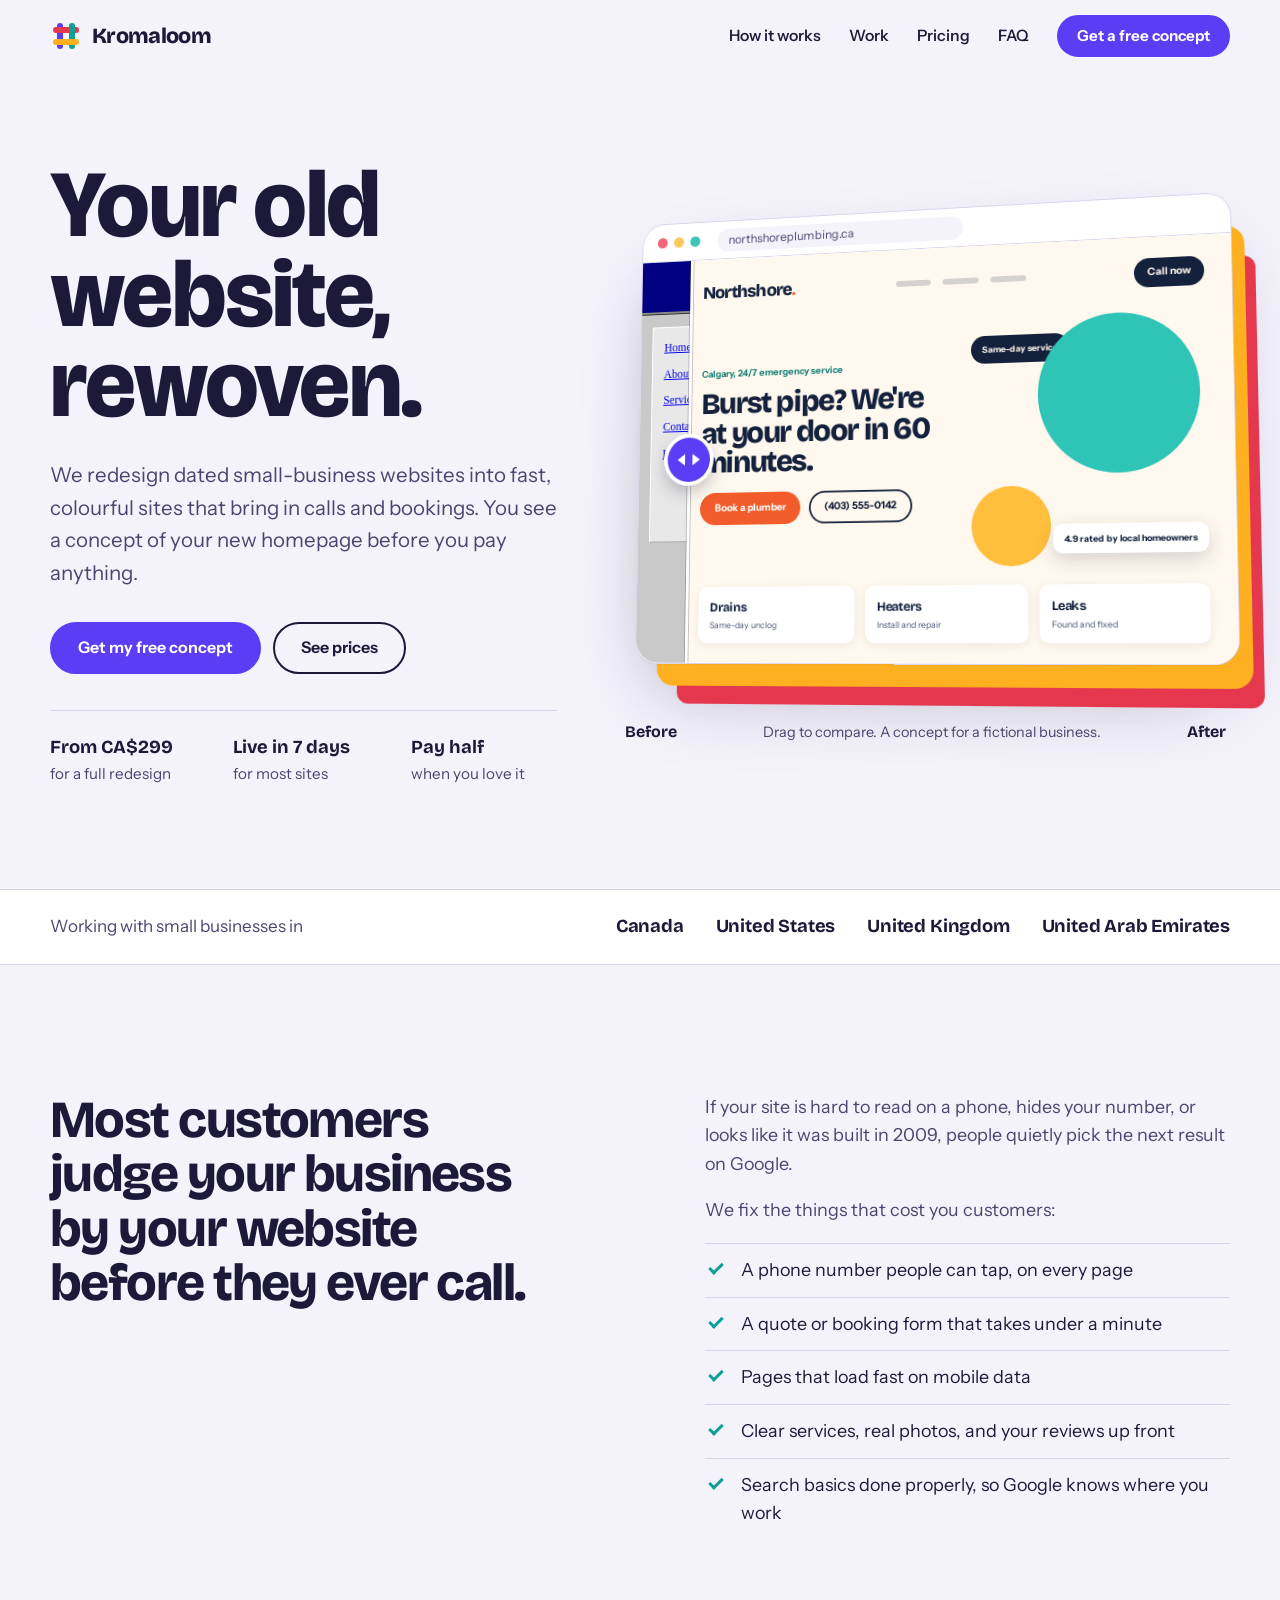
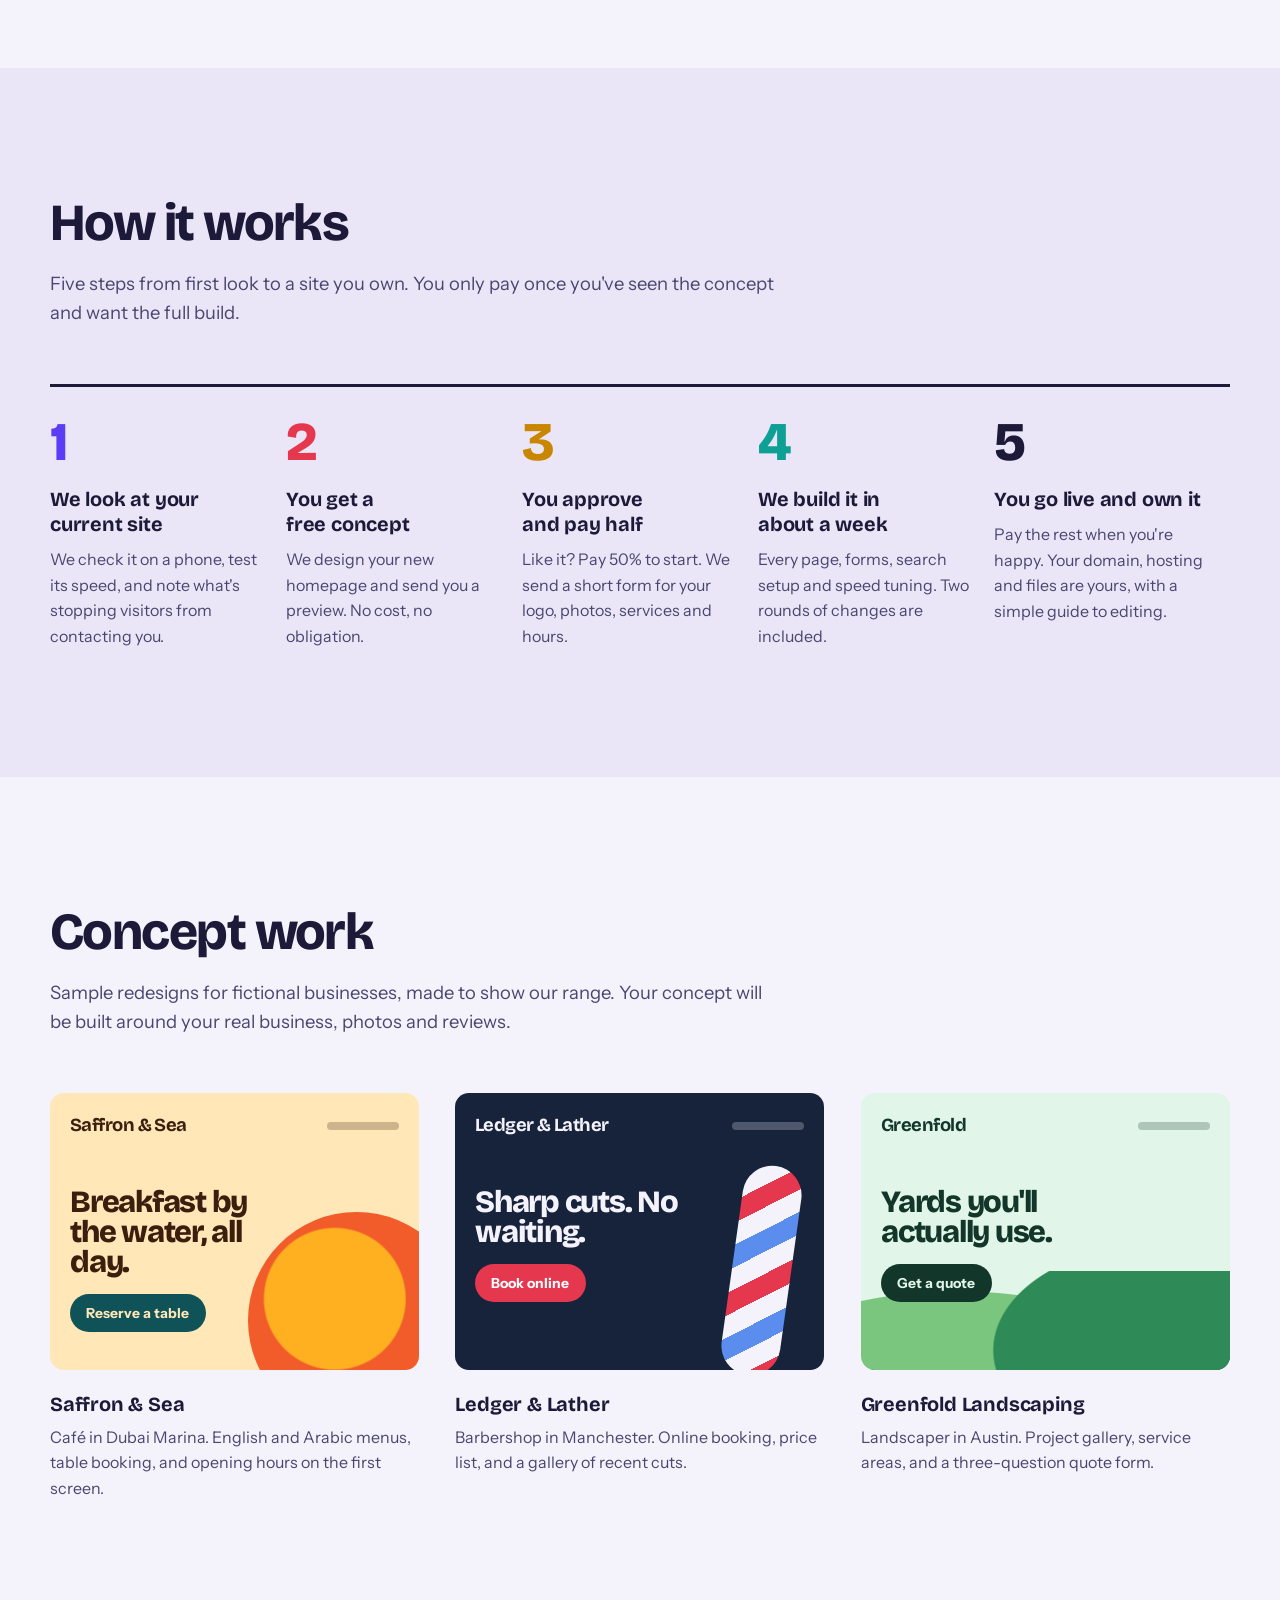
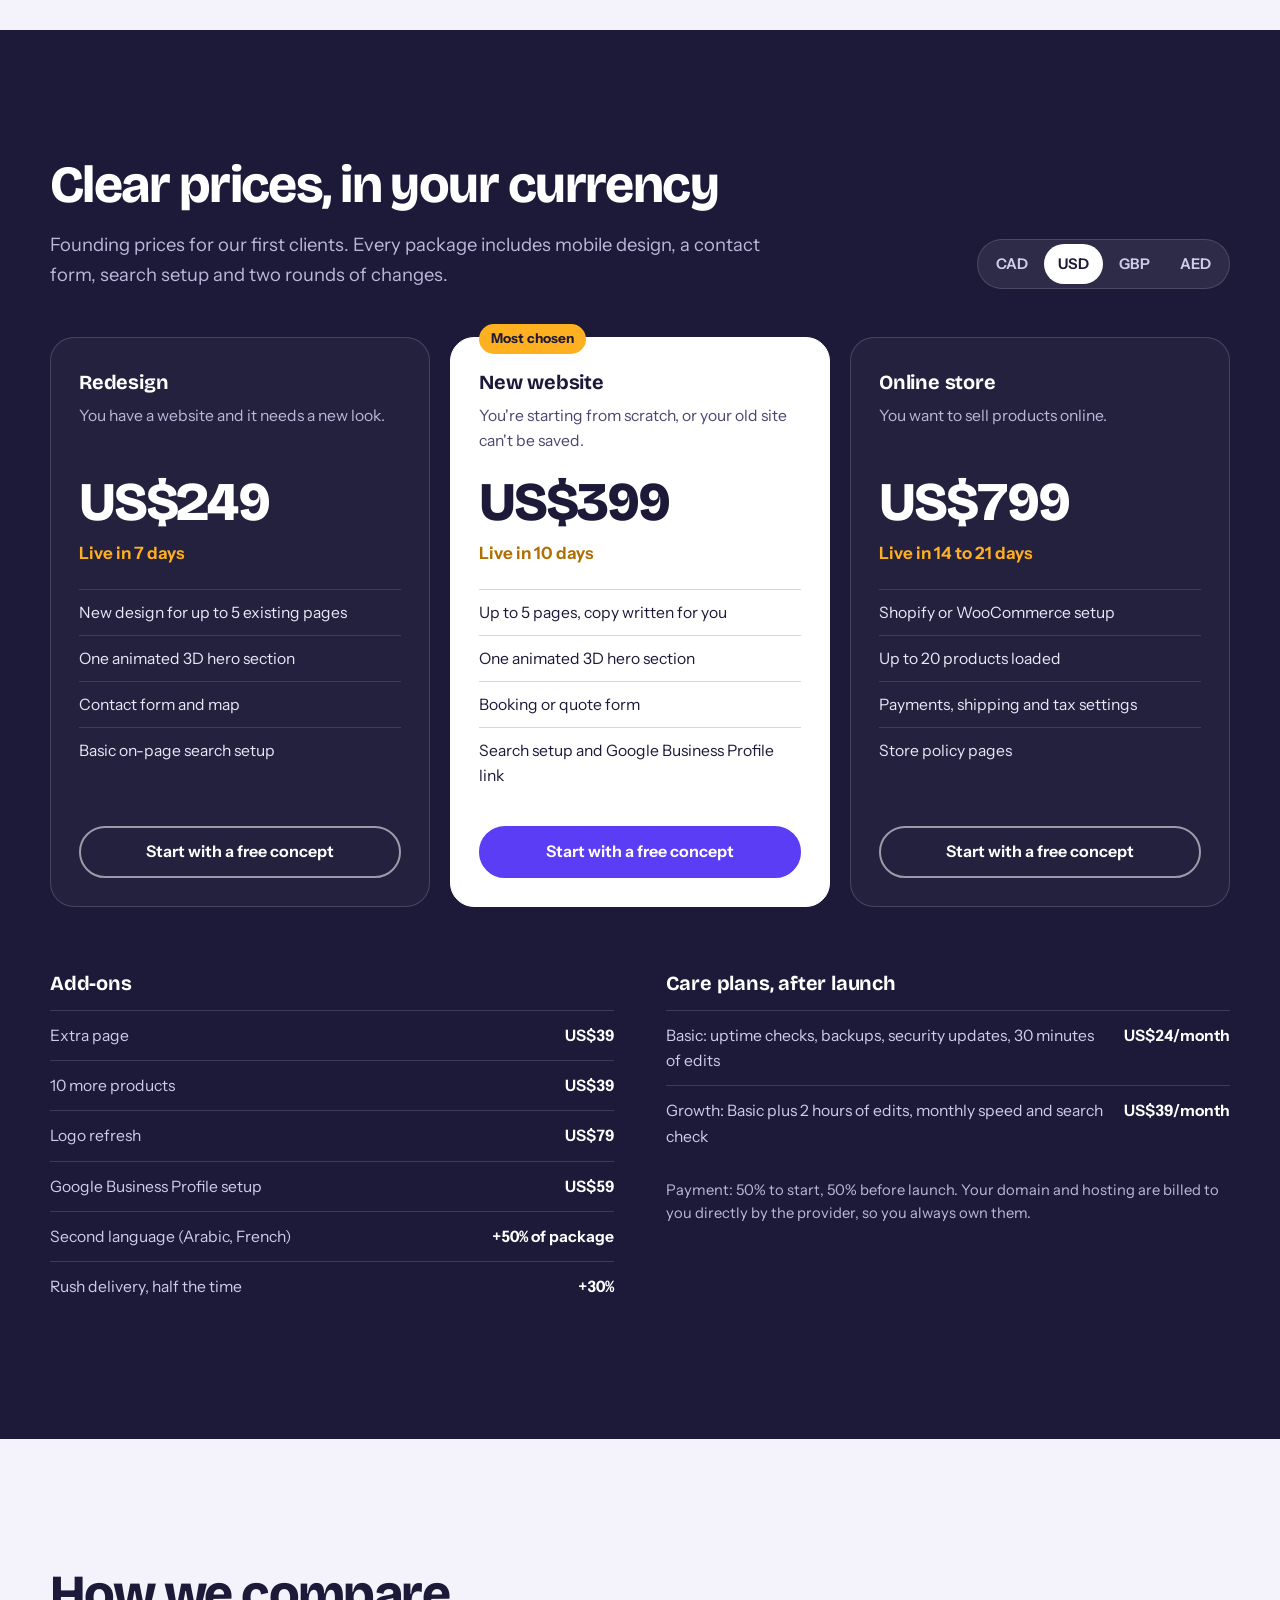
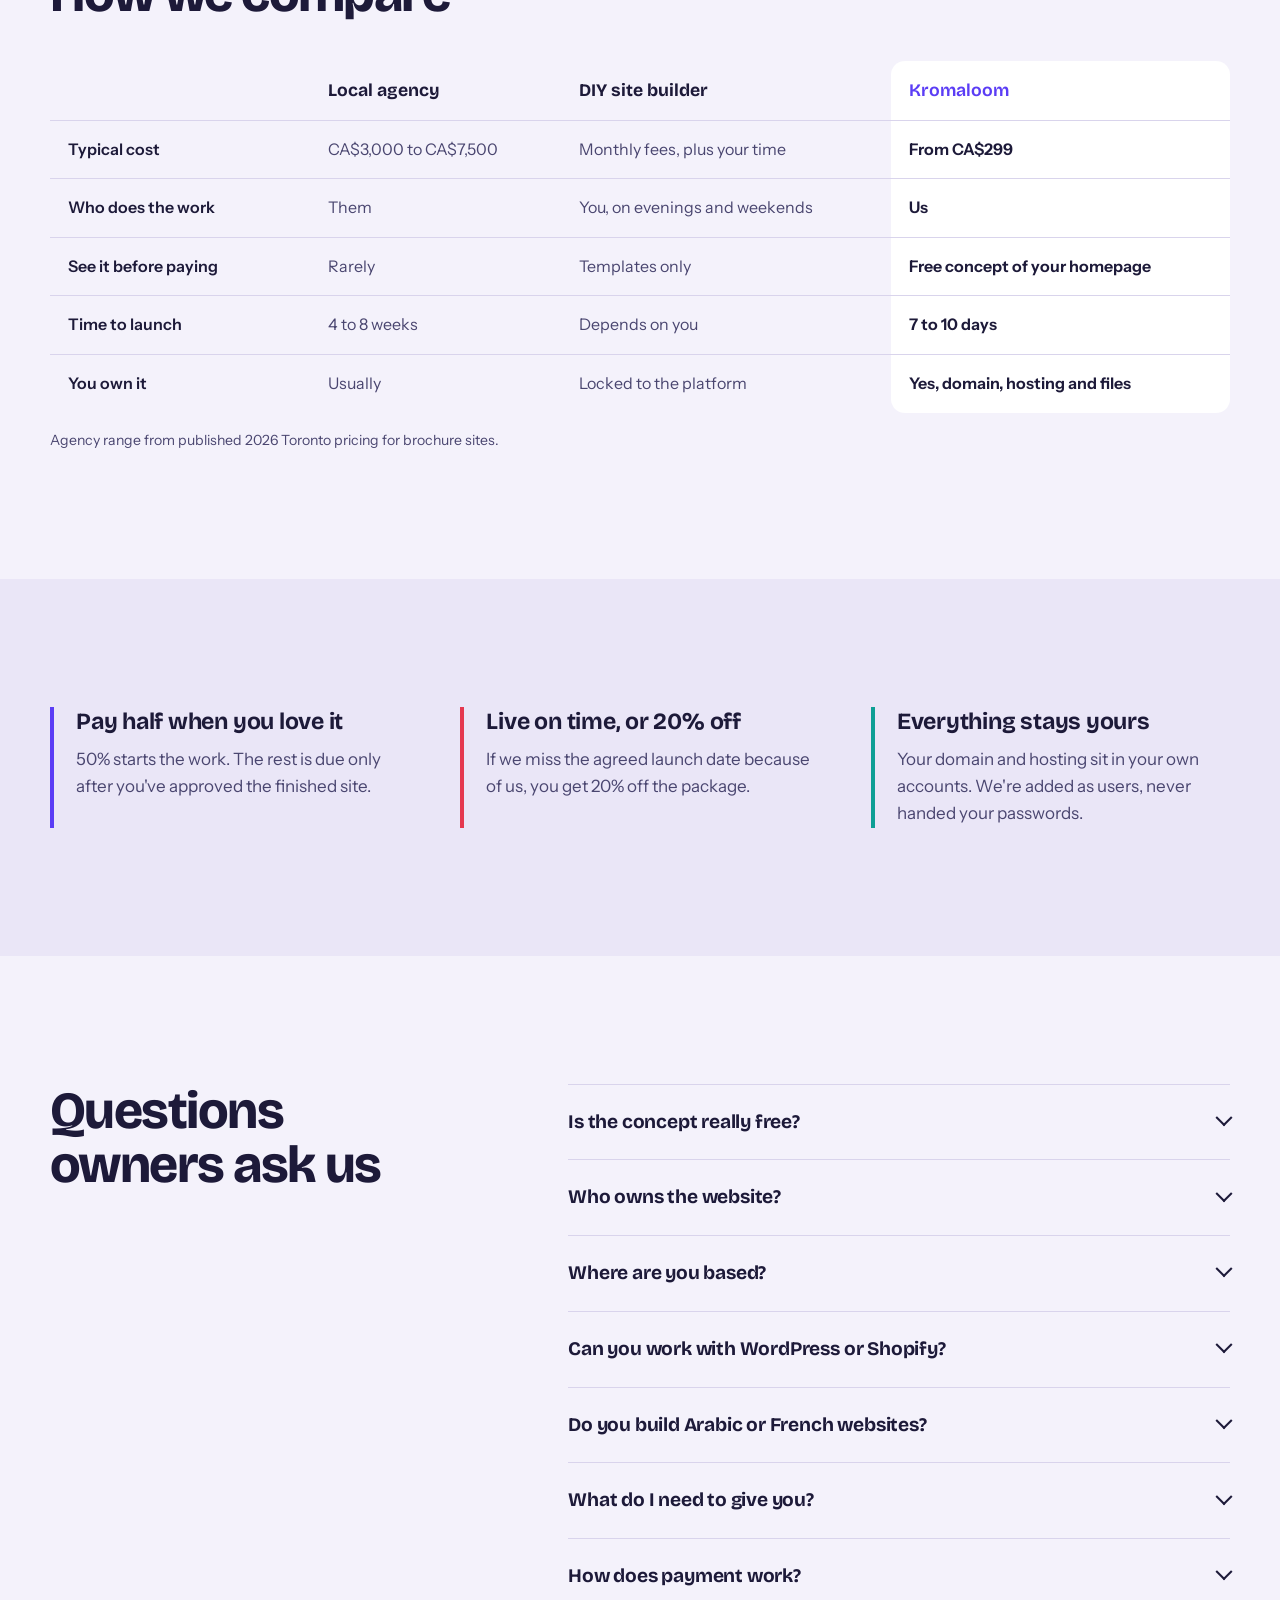
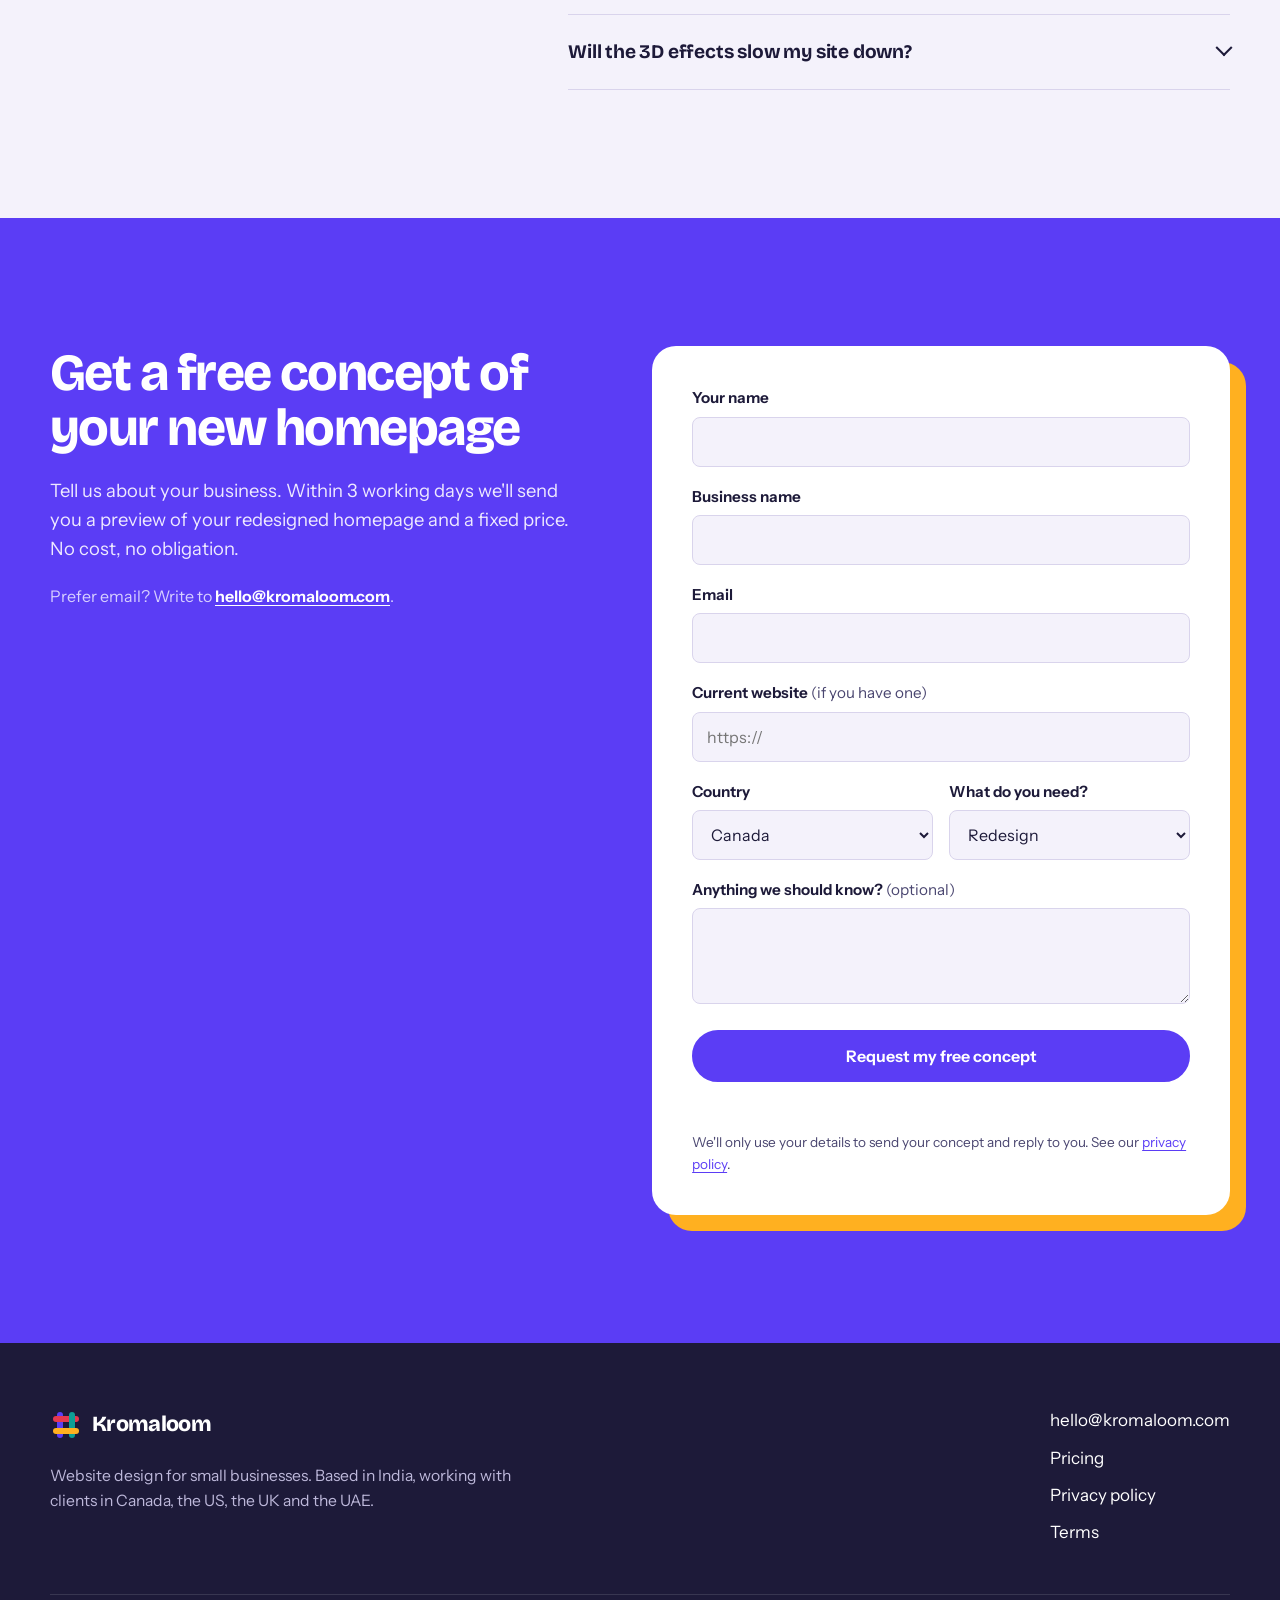
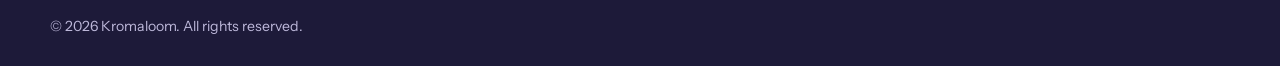
==== index.html @ e18776bc "Use relative paths so the site runs on GitHub Pages and Cloudflare Co-Authored-By: Claude Opus 5.5 <" ====
<!doctype html>
<html lang="en">
<head>
  <meta charset="utf-8">
  <meta name="viewport" content="width=device-width, initial-scale=1">
  <title>Kromaloom | Website redesign for small businesses in Canada, the US, the UK and the UAE</title>
  <meta name="description" content="We redesign dated small-business websites into fast, colourful, mobile-first sites that bring in calls and bookings. See a free concept of your new homepage before you pay. From CA$299, live in 7 days.">
  <link rel="canonical" href="https://kromaloom.com/">
  <meta name="theme-color" content="#5B3DF5">
  <meta name="robots" content="index, follow, max-image-preview:large">

  <meta property="og:type" content="website">
  <meta property="og:site_name" content="Kromaloom">
  <meta property="og:title" content="Your old website, rewoven. | Kromaloom">
  <meta property="og:description" content="See a free concept of your new homepage before you pay. Website redesigns from CA$299, live in 7 days.">
  <meta property="og:url" content="https://kromaloom.com/">
  <meta property="og:image" content="https://kromaloom.com/assets/img/og-image.png">
  <meta property="og:image:width" content="1200">
  <meta property="og:image:height" content="630">
  <meta property="og:image:alt" content="Kromaloom: an old website beside its colourful redesign">
  <meta name="twitter:card" content="summary_large_image">

  <link rel="icon" href="assets/img/favicon.svg" type="image/svg+xml">
  <link rel="apple-touch-icon" href="assets/img/apple-touch-icon.png">
  <link rel="manifest" href="site.webmanifest">
  <link rel="preload" href="assets/fonts/bricolage-grotesque.woff" as="font" type="font/woff" crossorigin>
  <link rel="preload" href="assets/fonts/instrument-sans.woff" as="font" type="font/woff" crossorigin>
  <link rel="stylesheet" href="assets/css/style.css">
  <script src="assets/js/main.js" defer></script>

  <script type="application/ld+json">
  {
    "@context": "https://schema.org",
    "@graph": [
      {
        "@type": "ProfessionalService",
        "@id": "https://kromaloom.com/#business",
        "name": "Kromaloom",
        "url": "https://kromaloom.com/",
        "logo": "https://kromaloom.com/assets/img/apple-touch-icon.png",
        "image": "https://kromaloom.com/assets/img/og-image.png",
        "email": "hello@kromaloom.com",
        "description": "Website redesign and new websites for small businesses: mobile-first, fast, with built-in SEO. Free homepage concept before you pay.",
        "priceRange": "CA$299 to CA$999",
        "areaServed": [
          {"@type": "Country", "name": "Canada"},
          {"@type": "Country", "name": "United States"},
          {"@type": "Country", "name": "United Kingdom"},
          {"@type": "Country", "name": "United Arab Emirates"}
        ],
        "hasOfferCatalog": {
          "@type": "OfferCatalog",
          "name": "Website packages",
          "itemListElement": [
            {"@type": "Offer", "itemOffered": {"@type": "Service", "name": "Website redesign"}, "price": "299", "priceCurrency": "CAD"},
            {"@type": "Offer", "itemOffered": {"@type": "Service", "name": "New website"}, "price": "499", "priceCurrency": "CAD"},
            {"@type": "Offer", "itemOffered": {"@type": "Service", "name": "Online store"}, "price": "999", "priceCurrency": "CAD"}
          ]
        }
      },
      {
        "@type": "WebSite",
        "@id": "https://kromaloom.com/#website",
        "url": "https://kromaloom.com/",
        "name": "Kromaloom",
        "publisher": {"@id": "https://kromaloom.com/#business"},
        "inLanguage": "en"
      },
      {
        "@type": "FAQPage",
        "mainEntity": [
          {"@type": "Question", "name": "Is the concept really free?", "acceptedAnswer": {"@type": "Answer", "text": "Yes. We design a concept of your new homepage at no cost and with no obligation. You only pay if you want us to build the full site."}},
          {"@type": "Question", "name": "Who owns the website?", "acceptedAnswer": {"@type": "Answer", "text": "You do. Your domain and hosting stay in your own accounts, and every file transfers to you once the final payment is made."}},
          {"@type": "Question", "name": "Where are you based?", "acceptedAnswer": {"@type": "Answer", "text": "We are a remote studio based in India and work with clients in Canada, the United States, the United Kingdom and the UAE. Calls are booked in your time zone."}},
          {"@type": "Question", "name": "Can you work with WordPress or Shopify?", "acceptedAnswer": {"@type": "Answer", "text": "Yes. We build on WordPress, Shopify, or as a fast static site, depending on how often you need to edit it yourself."}},
          {"@type": "Question", "name": "Do you build Arabic or French websites?", "acceptedAnswer": {"@type": "Answer", "text": "Yes. A second-language version, such as Arabic for the UAE or French for Quebec, is available as an add-on at 50% of the package price."}},
          {"@type": "Question", "name": "How does payment work?", "acceptedAnswer": {"@type": "Answer", "text": "You pay 50% to start and the remaining 50% before launch, once you are happy with the site."}}
        ]
      }
    ]
  }
  </script>
</head>
<body>
  <a class="skip-link" href="#main">Skip to content</a>

  <header class="site-header">
    <div class="wrap header-inner">
      <a class="brand" href="./" aria-label="Kromaloom home">
        <svg class="brand-mark" viewBox="0 0 32 32" aria-hidden="true">
          <rect x="3" y="7" width="26" height="6" rx="3" fill="#E5384F"/>
          <rect x="7" y="3" width="6" height="26" rx="3" fill="#5B3DF5"/>
          <rect x="3" y="19" width="26" height="6" rx="3" fill="#FFB020"/>
          <rect x="19" y="3" width="6" height="26" rx="3" fill="#0E9F95"/>
          <rect x="7" y="7" width="6" height="6" fill="#E5384F"/>
          <rect x="19" y="19" width="6" height="6" fill="#FFB020"/>
        </svg>
        <span>Kromaloom</span>
      </a>
      <button class="nav-toggle" type="button" aria-expanded="false" aria-controls="site-nav">Menu</button>
      <nav id="site-nav" class="site-nav" aria-label="Main">
        <a href="#process">How it works</a>
        <a href="#work">Work</a>
        <a href="#pricing">Pricing</a>
        <a href="#faq">FAQ</a>
        <a class="btn btn-small" href="#concept">Get a free concept</a>
      </nav>
    </div>
  </header>

  <main id="main">
    <section class="hero">
      <div class="wrap hero-grid">
        <div class="hero-copy">
          <h1>Your old website, rewoven.</h1>
          <p class="lede">We redesign dated small-business websites into fast, colourful sites that bring in calls and bookings. You see a concept of your new homepage before you pay anything.</p>
          <div class="hero-actions">
            <a class="btn" href="#concept">Get my free concept</a>
            <a class="btn btn-ghost" href="#pricing">See prices</a>
          </div>
          <ul class="hero-facts">
            <li><strong>From CA$299</strong> for a full redesign</li>
            <li><strong>Live in 7 days</strong> for most sites</li>
            <li><strong>Pay half</strong> when you love it</li>
          </ul>
        </div>

        <figure class="stage" aria-label="Before and after: an old plumbing website and its redesign">
          <div class="device" id="device">
            <div class="device-bar" aria-hidden="true">
              <span class="dot"></span><span class="dot"></span><span class="dot"></span>
              <span class="url">northshoreplumbing.ca</span>
            </div>
            <div class="compare" id="compare" style="--pos: 30%">
              <!-- After: the redesign -->
              <div class="site site-new" aria-hidden="true">
                <div class="sn-nav">
                  <span class="sn-logo">Northshore<b>.</b></span>
                  <span class="sn-links"><i></i><i></i><i></i></span>
                  <span class="sn-call">Call now</span>
                </div>
                <div class="sn-hero">
                  <div class="sn-text">
                    <p class="sn-tag">Calgary, 24/7 emergency service</p>
                    <p class="sn-h">Burst pipe? We're at your door in 60 minutes.</p>
                    <span class="sn-btn">Book a plumber</span>
                    <span class="sn-btn sn-btn-alt">(403) 555-0142</span>
                  </div>
                  <div class="sn-art">
                    <span class="blob b1"></span>
                    <span class="blob b2"></span>
                    <span class="sn-chip">Same-day service</span>
                    <span class="sn-badge">4.9 rated by local homeowners</span>
                  </div>
                </div>
                <div class="sn-cards">
                  <span><b>Drains</b>Same-day unclog</span>
                  <span><b>Heaters</b>Install and repair</span>
                  <span><b>Leaks</b>Found and fixed</span>
                </div>
              </div>
              <!-- Before: the old site -->
              <div class="site site-old" aria-hidden="true">
                <div class="so-banner">Welcome to the Northshore Plumbing Homepage!!!</div>
                <div class="so-body">
                  <div class="so-side">
                    <u>Home</u><u>About Us</u><u>Services</u><u>Contact</u><u>Links</u>
                  </div>
                  <div class="so-main">
                    <p class="so-h">Serving Calgary since 1998</p>
                    <p>We are a family owned plumbing company. We do all types of plumbing work. Please call us for a quote. Thank you for visiting our website.</p>
                    <p class="so-img">[ image ]</p>
                    <p class="so-small">Phone: 403-555-0142 &nbsp; Fax: 403-555-0143</p>
                    <p class="so-small">Best viewed in Internet Explorer 6 at 800x600</p>
                    <p class="so-counter">You are visitor #004217</p>
                  </div>
                </div>
              </div>
              <span class="compare-handle" aria-hidden="true"><span></span></span>
              <input class="compare-range" id="compare-range" type="range" min="0" max="100" value="30" aria-label="Drag to compare the old website with the redesign">
            </div>
          </div>
          <figcaption class="stage-caption">
            <span>Before</span>
            <span class="stage-hint">Drag to compare. A concept for a fictional business.</span>
            <span>After</span>
          </figcaption>
        </figure>
      </div>
    </section>

    <section class="markets" aria-label="Countries we work with">
      <div class="wrap markets-inner">
        <p>Working with small businesses in</p>
        <ul>
          <li>Canada</li>
          <li>United States</li>
          <li>United Kingdom</li>
          <li>United Arab Emirates</li>
        </ul>
      </div>
    </section>

    <section class="section" id="problem">
      <div class="wrap split">
        <h2>Most customers judge your business by your website before they ever call.</h2>
        <div class="split-body">
          <p>If your site is hard to read on a phone, hides your number, or looks like it was built in 2009, people quietly pick the next result on Google.</p>
          <p>We fix the things that cost you customers:</p>
          <ul class="ticks">
            <li>A phone number people can tap, on every page</li>
            <li>A quote or booking form that takes under a minute</li>
            <li>Pages that load fast on mobile data</li>
            <li>Clear services, real photos, and your reviews up front</li>
            <li>Search basics done properly, so Google knows where you work</li>
          </ul>
        </div>
      </div>
    </section>

    <section class="section section-tint" id="process">
      <div class="wrap">
        <h2>How it works</h2>
        <p class="section-lede">Five steps from first look to a site you own. You only pay once you've seen the concept and want the full build.</p>
        <ol class="steps">
          <li>
            <h3>We look at your current site</h3>
            <p>We check it on a phone, test its speed, and note what's stopping visitors from contacting you.</p>
          </li>
          <li>
            <h3>You get a free concept</h3>
            <p>We design your new homepage and send you a preview. No cost, no obligation.</p>
          </li>
          <li>
            <h3>You approve and pay half</h3>
            <p>Like it? Pay 50% to start. We send a short form for your logo, photos, services and hours.</p>
          </li>
          <li>
            <h3>We build it in about a week</h3>
            <p>Every page, forms, search setup and speed tuning. Two rounds of changes are included.</p>
          </li>
          <li>
            <h3>You go live and own it</h3>
            <p>Pay the rest when you're happy. Your domain, hosting and files are yours, with a simple guide to editing.</p>
          </li>
        </ol>
      </div>
    </section>

    <section class="section" id="work">
      <div class="wrap">
        <h2>Concept work</h2>
        <p class="section-lede">Sample redesigns for fictional businesses, made to show our range. Your concept will be built around your real business, photos and reviews.</p>
        <div class="work-grid">
          <article class="work-card work-cafe">
            <div class="mini" aria-hidden="true">
              <div class="mini-nav"><b>Saffron &amp; Sea</b><i></i></div>
              <p class="mini-h">Breakfast by the water, all day.</p>
              <span class="mini-btn">Reserve a table</span>
              <span class="mini-sun"></span>
            </div>
            <h3>Saffron &amp; Sea</h3>
            <p>Café in Dubai Marina. English and Arabic menus, table booking, and opening hours on the first screen.</p>
          </article>
          <article class="work-card work-barber">
            <div class="mini" aria-hidden="true">
              <div class="mini-nav"><b>Ledger &amp; Lather</b><i></i></div>
              <p class="mini-h">Sharp cuts. No waiting.</p>
              <span class="mini-btn">Book online</span>
              <span class="mini-stripes"></span>
            </div>
            <h3>Ledger &amp; Lather</h3>
            <p>Barbershop in Manchester. Online booking, price list, and a gallery of recent cuts.</p>
          </article>
          <article class="work-card work-landscape">
            <div class="mini" aria-hidden="true">
              <div class="mini-nav"><b>Greenfold</b><i></i></div>
              <p class="mini-h">Yards you'll actually use.</p>
              <span class="mini-btn">Get a quote</span>
              <span class="mini-hills"></span>
            </div>
            <h3>Greenfold Landscaping</h3>
            <p>Landscaper in Austin. Project gallery, service areas, and a three-question quote form.</p>
          </article>
        </div>
      </div>
    </section>

    <section class="section section-ink" id="pricing">
      <div class="wrap">
        <div class="pricing-head">
          <div>
            <h2>Clear prices, in your currency</h2>
            <p class="section-lede">Founding prices for our first clients. Every package includes mobile design, a contact form, search setup and two rounds of changes.</p>
          </div>
          <div class="currency" role="group" aria-label="Show prices in">
            <button type="button" data-currency="CAD" aria-pressed="true">CAD</button>
            <button type="button" data-currency="USD" aria-pressed="false">USD</button>
            <button type="button" data-currency="GBP" aria-pressed="false">GBP</button>
            <button type="button" data-currency="AED" aria-pressed="false">AED</button>
          </div>
        </div>

        <div class="plans">
          <article class="plan">
            <h3>Redesign</h3>
            <p class="plan-for">You have a website and it needs a new look.</p>
            <p class="price"><span data-price="redesign">CA$299</span></p>
            <p class="plan-time">Live in 7 days</p>
            <ul>
              <li>New design for up to 5 existing pages</li>
              <li>One animated 3D hero section</li>
              <li>Contact form and map</li>
              <li>Basic on-page search setup</li>
            </ul>
            <a class="btn btn-light" href="#concept" data-plan="Redesign">Start with a free concept</a>
          </article>
          <article class="plan plan-feature">
            <p class="plan-flag">Most chosen</p>
            <h3>New website</h3>
            <p class="plan-for">You're starting from scratch, or your old site can't be saved.</p>
            <p class="price"><span data-price="new">CA$499</span></p>
            <p class="plan-time">Live in 10 days</p>
            <ul>
              <li>Up to 5 pages, copy written for you</li>
              <li>One animated 3D hero section</li>
              <li>Booking or quote form</li>
              <li>Search setup and Google Business Profile link</li>
            </ul>
            <a class="btn" href="#concept" data-plan="New website">Start with a free concept</a>
          </article>
          <article class="plan">
            <h3>Online store</h3>
            <p class="plan-for">You want to sell products online.</p>
            <p class="price"><span data-price="store">CA$999</span></p>
            <p class="plan-time">Live in 14 to 21 days</p>
            <ul>
              <li>Shopify or WooCommerce setup</li>
              <li>Up to 20 products loaded</li>
              <li>Payments, shipping and tax settings</li>
              <li>Store policy pages</li>
            </ul>
            <a class="btn btn-light" href="#concept" data-plan="Online store">Start with a free concept</a>
          </article>
        </div>

        <div class="extras">
          <div class="extras-col">
            <h3>Add-ons</h3>
            <table>
              <tbody>
                <tr><th scope="row">Extra page</th><td data-price="page">CA$49</td></tr>
                <tr><th scope="row">10 more products</th><td data-price="products">CA$49</td></tr>
                <tr><th scope="row">Logo refresh</th><td data-price="logo">CA$99</td></tr>
                <tr><th scope="row">Google Business Profile setup</th><td data-price="gbp">CA$79</td></tr>
                <tr><th scope="row">Second language (Arabic, French)</th><td>+50% of package</td></tr>
                <tr><th scope="row">Rush delivery, half the time</th><td>+30%</td></tr>
              </tbody>
            </table>
          </div>
          <div class="extras-col">
            <h3>Care plans, after launch</h3>
            <table>
              <tbody>
                <tr><th scope="row">Basic: uptime checks, backups, security updates, 30 minutes of edits</th><td><span data-price="care1">CA$29</span>/month</td></tr>
                <tr><th scope="row">Growth: Basic plus 2 hours of edits, monthly speed and search check</th><td><span data-price="care2">CA$49</span>/month</td></tr>
              </tbody>
            </table>
            <p class="extras-note">Payment: 50% to start, 50% before launch. Your domain and hosting are billed to you directly by the provider, so you always own them.</p>
          </div>
        </div>
      </div>
    </section>

    <section class="section" id="compare-options">
      <div class="wrap">
        <h2>How we compare</h2>
        <div class="table-scroll">
          <table class="compare-table">
            <thead>
              <tr>
                <th scope="col"><span class="visually-hidden">Option</span></th>
                <th scope="col">Local agency</th>
                <th scope="col">DIY site builder</th>
                <th scope="col" class="us">Kromaloom</th>
              </tr>
            </thead>
            <tbody>
              <tr><th scope="row">Typical cost</th><td>CA$3,000 to CA$7,500</td><td>Monthly fees, plus your time</td><td class="us">From CA$299</td></tr>
              <tr><th scope="row">Who does the work</th><td>Them</td><td>You, on evenings and weekends</td><td class="us">Us</td></tr>
              <tr><th scope="row">See it before paying</th><td>Rarely</td><td>Templates only</td><td class="us">Free concept of your homepage</td></tr>
              <tr><th scope="row">Time to launch</th><td>4 to 8 weeks</td><td>Depends on you</td><td class="us">7 to 10 days</td></tr>
              <tr><th scope="row">You own it</th><td>Usually</td><td>Locked to the platform</td><td class="us">Yes, domain, hosting and files</td></tr>
            </tbody>
          </table>
        </div>
        <p class="source-note">Agency range from published 2026 Toronto pricing for brochure sites.</p>
      </div>
    </section>

    <section class="section section-tint" id="promise">
      <div class="wrap promises">
        <div>
          <h3>Pay half when you love it</h3>
          <p>50% starts the work. The rest is due only after you've approved the finished site.</p>
        </div>
        <div>
          <h3>Live on time, or 20% off</h3>
          <p>If we miss the agreed launch date because of us, you get 20% off the package.</p>
        </div>
        <div>
          <h3>Everything stays yours</h3>
          <p>Your domain and hosting sit in your own accounts. We're added as users, never handed your passwords.</p>
        </div>
      </div>
    </section>

    <section class="section" id="faq">
      <div class="wrap faq-wrap">
        <h2>Questions owners ask us</h2>
        <div class="faq">
          <details>
            <summary>Is the concept really free?</summary>
            <p>Yes. We design a concept of your new homepage at no cost and with no obligation. You only pay if you want us to build the full site.</p>
          </details>
          <details>
            <summary>Who owns the website?</summary>
            <p>You do. Your domain and hosting stay in your own accounts, and every file transfers to you once the final payment is made.</p>
          </details>
          <details>
            <summary>Where are you based?</summary>
            <p>We're a remote studio based in India, working with clients in Canada, the United States, the United Kingdom and the UAE. Calls are booked in your time zone.</p>
          </details>
          <details>
            <summary>Can you work with WordPress or Shopify?</summary>
            <p>Yes. We build on WordPress, Shopify, or as a fast static site, depending on how often you need to edit it yourself. We'll recommend one in your concept.</p>
          </details>
          <details>
            <summary>Do you build Arabic or French websites?</summary>
            <p>Yes. A second-language version, such as Arabic for the UAE or French for Quebec, is available as an add-on at 50% of the package price.</p>
          </details>
          <details>
            <summary>What do I need to give you?</summary>
            <p>Your logo, a few photos, your services, hours and any reviews you'd like shown. If you don't have photos, we'll use properly licensed stock images.</p>
          </details>
          <details>
            <summary>How does payment work?</summary>
            <p>You pay 50% to start and the remaining 50% before launch, once you're happy with the site. We invoice in CAD, USD, GBP or AED.</p>
          </details>
          <details>
            <summary>Will the 3D effects slow my site down?</summary>
            <p>No. We use 3D and animation as a single accent, keep everything else light, and test every page on mobile speed before launch.</p>
          </details>
        </div>
      </div>
    </section>

    <section class="section section-concept" id="concept">
      <div class="wrap concept-grid">
        <div class="concept-copy">
          <h2>Get a free concept of your new homepage</h2>
          <p>Tell us about your business. Within 3 working days we'll send you a preview of your redesigned homepage and a fixed price. No cost, no obligation.</p>
          <p class="concept-alt">Prefer email? Write to <a href="mailto:hello@kromaloom.com">hello@kromaloom.com</a>.</p>
        </div>
        <form class="concept-form" id="concept-form" action="api/concept" method="post" novalidate>
          <div class="field">
            <label for="f-name">Your name</label>
            <input id="f-name" name="name" type="text" autocomplete="name" required>
          </div>
          <div class="field">
            <label for="f-business">Business name</label>
            <input id="f-business" name="business" type="text" autocomplete="organization" required>
          </div>
          <div class="field">
            <label for="f-email">Email</label>
            <input id="f-email" name="email" type="email" autocomplete="email" required>
          </div>
          <div class="field">
            <label for="f-site">Current website <span class="optional">(if you have one)</span></label>
            <input id="f-site" name="website" type="url" inputmode="url" placeholder="https://">
          </div>
          <div class="field-row">
            <div class="field">
              <label for="f-country">Country</label>
              <select id="f-country" name="country" required>
                <option value="Canada">Canada</option>
                <option value="United States">United States</option>
                <option value="United Kingdom">United Kingdom</option>
                <option value="United Arab Emirates">United Arab Emirates</option>
                <option value="Other">Somewhere else</option>
              </select>
            </div>
            <div class="field">
              <label for="f-plan">What do you need?</label>
              <select id="f-plan" name="plan">
                <option value="Redesign">Redesign</option>
                <option value="New website">New website</option>
                <option value="Online store">Online store</option>
                <option value="Not sure yet">Not sure yet</option>
              </select>
            </div>
          </div>
          <div class="field">
            <label for="f-notes">Anything we should know? <span class="optional">(optional)</span></label>
            <textarea id="f-notes" name="notes" rows="3"></textarea>
          </div>
          <div class="hp" aria-hidden="true">
            <label for="f-company">Leave this empty</label>
            <input id="f-company" name="company" type="text" tabindex="-1" autocomplete="off">
          </div>
          <button class="btn btn-block" type="submit">Request my free concept</button>
          <p class="form-status" id="form-status" role="status" aria-live="polite"></p>
          <p class="form-legal">We'll only use your details to send your concept and reply to you. See our <a href="privacy.html">privacy policy</a>.</p>
        </form>
      </div>
    </section>
  </main>

  <footer class="site-footer">
    <div class="wrap footer-inner">
      <div>
        <a class="brand brand-footer" href="./">
          <svg class="brand-mark" viewBox="0 0 32 32" aria-hidden="true">
            <rect x="3" y="7" width="26" height="6" rx="3" fill="#E5384F"/>
            <rect x="7" y="3" width="6" height="26" rx="3" fill="#5B3DF5"/>
            <rect x="3" y="19" width="26" height="6" rx="3" fill="#FFB020"/>
            <rect x="19" y="3" width="6" height="26" rx="3" fill="#0E9F95"/>
            <rect x="7" y="7" width="6" height="6" fill="#E5384F"/>
            <rect x="19" y="19" width="6" height="6" fill="#FFB020"/>
          </svg>
          <span>Kromaloom</span>
        </a>
        <p>Website design for small businesses. Based in India, working with clients in Canada, the US, the UK and the UAE.</p>
      </div>
      <nav aria-label="Footer">
        <a href="mailto:hello@kromaloom.com">hello@kromaloom.com</a>
        <a href="#pricing">Pricing</a>
        <a href="privacy.html">Privacy policy</a>
        <a href="terms.html">Terms</a>
      </nav>
    </div>
    <div class="wrap footer-base">
      <p>&copy; <span id="year">2026</span> Kromaloom. All rights reserved.</p>
    </div>
  </footer>
</body>
</html>
---- assets/css/style.css ----
/* Kromaloom: dyed-thread palette on lavender paper */
@font-face {
  font-family: "Bricolage Grotesque";
  src: url("../fonts/bricolage-grotesque.woff") format("woff");
  font-weight: 200 800;
  font-style: normal;
  font-display: swap;
}
@font-face {
  font-family: "Instrument Sans";
  src: url("../fonts/instrument-sans.woff") format("woff");
  font-weight: 400 700;
  font-style: normal;
  font-display: swap;
}

:root {
  --paper: #F4F2FB;
  --paper-2: #EAE6F7;
  --white: #FFFFFF;
  --ink: #1D1A39;
  --ink-2: #4A4670;
  --line: #D9D4EC;
  --violet: #5B3DF5;
  --violet-dark: #4528D6;
  --madder: #E5384F;
  --saffron: #FFB020;
  --teal: #0E9F95;

  --display: "Bricolage Grotesque", "Arial Black", system-ui, sans-serif;
  --body: "Instrument Sans", system-ui, -apple-system, "Segoe UI", sans-serif;

  --wrap: 1180px;
  --gutter: clamp(16px, 4vw, 40px);
  --section: clamp(72px, 10vw, 128px);
  --r-sm: 8px;
  --r-md: 14px;
  --r-lg: 24px;
}

*, *::before, *::after { box-sizing: border-box; }
html { scroll-behavior: smooth; -webkit-text-size-adjust: 100%; }
@media (prefers-reduced-motion: reduce) { html { scroll-behavior: auto; } }

body {
  margin: 0;
  background: var(--paper);
  color: var(--ink);
  font-family: var(--body);
  font-size: 1.0625rem;
  line-height: 1.6;
  -webkit-font-smoothing: antialiased;
  text-rendering: optimizeLegibility;
}

img, svg { display: block; max-width: 100%; }
a { color: var(--violet); text-underline-offset: 3px; }
a:hover { color: var(--violet-dark); }
:focus-visible { outline: 3px solid var(--violet); outline-offset: 3px; border-radius: 4px; }

h1, h2, h3 {
  font-family: var(--display);
  font-optical-sizing: auto;
  color: var(--ink);
  margin: 0;
  text-wrap: balance;
}
h2 {
  font-size: clamp(2rem, 4.2vw, 3.25rem);
  font-weight: 750;
  line-height: 1.05;
  letter-spacing: -0.03em;
}
h3 {
  font-size: 1.25rem;
  font-weight: 700;
  line-height: 1.25;
  letter-spacing: -0.01em;
}
p { margin: 0 0 1em; }
p:last-child { margin-bottom: 0; }

.wrap { width: min(100% - 2 * var(--gutter), var(--wrap)); margin-inline: auto; }

.skip-link {
  position: absolute; left: 16px; top: -60px; z-index: 100;
  background: var(--ink); color: var(--white); padding: 10px 16px; border-radius: var(--r-sm);
}
.skip-link:focus { top: 16px; color: var(--white); }
.visually-hidden {
  position: absolute; width: 1px; height: 1px; padding: 0; margin: -1px;
  overflow: hidden; clip: rect(0 0 0 0); white-space: nowrap; border: 0;
}

/* Buttons */
.btn {
  display: inline-flex; align-items: center; justify-content: center;
  min-height: 52px; padding: 0 26px;
  background: var(--violet); color: var(--white);
  font-family: var(--body); font-weight: 650; font-size: 1rem;
  border: 2px solid var(--violet); border-radius: 999px;
  text-decoration: none; cursor: pointer;
  transition: background-color .15s ease, border-color .15s ease, transform .15s ease;
}
.btn:hover { background: var(--violet-dark); border-color: var(--violet-dark); color: var(--white); }
.btn:active { transform: translateY(1px); }
.btn-ghost { background: transparent; color: var(--ink); border-color: var(--ink); }
.btn-ghost:hover { background: var(--ink); border-color: var(--ink); color: var(--white); }
.btn-light { background: transparent; color: var(--white); border-color: rgba(255,255,255,.55); }
.btn-light:hover { background: var(--white); border-color: var(--white); color: var(--ink); }
.btn-small { min-height: 42px; padding: 0 18px; font-size: .95rem; }
.btn-block { width: 100%; }

/* Header */
.site-header {
  position: sticky; top: 0; z-index: 50;
  background: color-mix(in srgb, var(--paper) 88%, transparent);
  backdrop-filter: saturate(1.4) blur(12px);
  -webkit-backdrop-filter: saturate(1.4) blur(12px);
  border-bottom: 1px solid transparent;
  transition: border-color .2s ease;
}
.site-header.is-scrolled { border-bottom-color: var(--line); }
.header-inner { display: flex; align-items: center; justify-content: space-between; min-height: 72px; gap: 16px; }
.brand {
  display: inline-flex; align-items: center; gap: 10px;
  font-family: var(--display); font-weight: 800; font-size: 1.35rem; letter-spacing: -0.03em;
  color: var(--ink); text-decoration: none;
}
.brand:hover { color: var(--ink); }
.brand-mark { width: 32px; height: 32px; flex: none; }
.site-nav { display: flex; align-items: center; gap: 28px; }
.site-nav a:not(.btn) { color: var(--ink); text-decoration: none; font-weight: 550; font-size: .98rem; }
.site-nav a:not(.btn):hover { color: var(--violet); }
.nav-toggle {
  display: none; min-height: 42px; padding: 0 16px;
  background: transparent; border: 2px solid var(--ink); border-radius: 999px;
  font: 600 .95rem var(--body); color: var(--ink); cursor: pointer;
}

/* Hero */
.hero { padding: clamp(40px, 7vw, 88px) 0 clamp(56px, 8vw, 104px); overflow: hidden; }
.hero-grid { display: grid; grid-template-columns: minmax(0, 5fr) minmax(0, 6fr); gap: clamp(32px, 5vw, 72px); align-items: center; }
.hero h1 {
  font-size: clamp(3rem, 7.4vw, 6.4rem);
  font-weight: 800;
  line-height: .95;
  letter-spacing: -0.018em;
  font-variation-settings: "opsz" 96;
  margin-bottom: 28px;
}
.lede { font-size: clamp(1.1rem, 1.6vw, 1.3rem); color: var(--ink-2); max-width: 34em; margin-bottom: 32px; }
.hero-actions { display: flex; flex-wrap: wrap; gap: 12px; margin-bottom: 36px; }
.hero-facts {
  list-style: none; margin: 0; padding: 22px 0 0;
  border-top: 1px solid var(--line);
  display: grid; grid-template-columns: repeat(3, auto); gap: 16px 28px;
  font-size: .95rem; color: var(--ink-2);
}
.hero-facts strong { display: block; color: var(--ink); font-family: var(--display); font-size: 1.15rem; font-weight: 700; }

/* Stage: tilted browser with before/after */
.stage { margin: 0; perspective: 1600px; }
.device {
  --rx: 6deg; --ry: -12deg;
  position: relative;
  background: var(--white);
  border-radius: var(--r-lg);
  border: 1px solid var(--line);
  transform: rotateX(var(--rx)) rotateY(var(--ry));
  transform-style: preserve-3d;
  transition: transform .5s cubic-bezier(.2,.7,.2,1);
  box-shadow:
    0 1px 0 rgba(29,26,57,.04),
    18px 28px 0 -6px var(--saffron),
    34px 52px 0 -12px var(--madder),
    0 40px 80px -30px rgba(29,26,57,.45);
}
.device.is-tracking { transition: transform .12s linear; }
.device-bar {
  display: flex; align-items: center; gap: 7px;
  height: 40px; padding: 0 16px;
  border-bottom: 1px solid var(--line);
}
.device-bar .dot { width: 11px; height: 11px; border-radius: 50%; background: var(--line); }
.device-bar .dot:nth-child(1) { background: #F2667A; }
.device-bar .dot:nth-child(2) { background: #FFC85A; }
.device-bar .dot:nth-child(3) { background: #3DC4B9; }
.device-bar .url {
  margin-left: 12px; flex: 1; max-width: 260px;
  height: 24px; line-height: 24px; padding: 0 12px;
  border-radius: 999px; background: var(--paper);
  font-size: .78rem; color: var(--ink-2);
  overflow: hidden; white-space: nowrap; text-overflow: ellipsis;
}

.compare {
  position: relative;
  aspect-ratio: 16 / 11;
  overflow: hidden;
  border-radius: 0 0 var(--r-lg) var(--r-lg);
  container-type: inline-size;
}
.site { position: absolute; inset: 0; }

/* After: redesigned site, sized in container units so it scales with the frame */
.site-new {
  background: #FFF8EE;
  color: #14213D;
  font-family: var(--body);
  padding: 3.4cqw 4.2cqw 3.4cqw 11cqw;
  display: flex; flex-direction: column; gap: 3cqw;
}
.sn-nav { display: flex; align-items: center; justify-content: space-between; gap: 2cqw; }
.sn-logo { font-family: var(--display); font-weight: 800; font-size: 3cqw; letter-spacing: -0.04em; }
.sn-logo b { color: #F25C2A; }
.sn-links { display: flex; gap: 2cqw; }
.sn-links i { display: block; width: 6cqw; height: .9cqw; border-radius: 1cqw; background: #14213D; opacity: .18; }
.sn-call { font-size: 1.7cqw; font-weight: 700; padding: 1cqw 2.2cqw; border-radius: 99px; background: #14213D; color: #FFF8EE; }
.sn-hero { display: grid; grid-template-columns: 1.15fr 1fr; gap: 3cqw; align-items: center; flex: 1; }
.sn-tag { font-size: 1.6cqw; font-weight: 650; color: #0E7C74; margin: 0 0 1.4cqw; }
.sn-h { font-family: var(--display); font-weight: 800; font-size: 5.1cqw; line-height: .98; letter-spacing: -0.045em; margin: 0 0 2.6cqw; }
.sn-btn {
  display: inline-block; font-size: 1.7cqw; font-weight: 700;
  padding: 1.3cqw 2.6cqw; border-radius: 99px; margin-right: 1cqw;
  background: #F25C2A; color: #fff;
}
.sn-btn-alt { background: transparent; color: #14213D; box-shadow: inset 0 0 0 .3cqw #14213D; }
.sn-art { position: relative; height: 100%; min-height: 26cqw; transform-style: preserve-3d; }
.blob { position: absolute; border-radius: 50%; }
.blob.b1 { width: 26cqw; height: 26cqw; right: 1cqw; top: 1cqw; background: #2EC4B6; transform: translateZ(20px); }
.blob.b2 { width: 13cqw; height: 13cqw; left: 0; bottom: 0; background: #FFBF3C; transform: translateZ(50px); }
.sn-chip {
  position: absolute; left: 0; top: 4cqw;
  font-size: 1.45cqw; font-weight: 700;
  padding: 1.1cqw 1.8cqw; border-radius: 99px;
  background: #14213D; color: #FFF8EE;
  z-index: 2;
}
.sn-badge {
  position: absolute; right: 0; bottom: 2cqw;
  font-size: 1.45cqw; font-weight: 700;
  padding: 1.2cqw 1.8cqw; border-radius: 1.6cqw;
  background: #fff; box-shadow: 0 1cqw 3cqw rgba(20,33,61,.18);
  transform: translateZ(70px);
}
.sn-cards { display: grid; grid-template-columns: repeat(3, 1fr); gap: 1.8cqw; }
.sn-cards span {
  background: #fff; border-radius: 1.6cqw; padding: 1.8cqw 2cqw;
  font-size: 1.45cqw; color: #4b5470;
  box-shadow: 0 .4cqw 1.6cqw rgba(20,33,61,.08);
}
.sn-cards b { display: block; font-family: var(--display); font-size: 2.1cqw; color: #14213D; letter-spacing: -0.02em; }

/* Before: a 2009 site */
.site-old {
  background: #C9C9C9;
  font-family: "Times New Roman", Times, serif;
  color: #000;
  clip-path: inset(0 calc(100% - var(--pos)) 0 0);
}
.so-banner {
  background: #000080; color: #FFFF00;
  font-size: 3cqw; font-weight: bold; text-align: center;
  padding: 2cqw 1cqw; border-bottom: .5cqw ridge #888;
}
.so-body { display: grid; grid-template-columns: 22cqw 1fr; gap: 2cqw; padding: 2cqw; }
.so-side { display: flex; flex-direction: column; gap: 1.4cqw; background: #E8E8E8; border: .3cqw outset #fff; padding: 2cqw; font-size: 2cqw; }
.so-side u { color: #0000EE; }
.so-main { background: #fff; border: .3cqw inset #999; padding: 2cqw; font-size: 1.9cqw; line-height: 1.3; }
.so-main p { margin: 0 0 1.4cqw; }
.so-h { font-size: 2.8cqw; font-weight: bold; color: #800000; }
.so-img { border: .3cqw dashed #999; text-align: center; padding: 3.4cqw 0; color: #777; font-family: Arial, sans-serif; font-size: 1.6cqw; }
.so-small { font-size: 1.5cqw; color: #333; }
.so-counter { display: inline-block; font-family: "Courier New", monospace; background: #000; color: #0F0; padding: .4cqw 1cqw; font-size: 1.5cqw; }

.compare-handle {
  position: absolute; top: 0; bottom: 0; left: var(--pos);
  width: 0; pointer-events: none;
}
.compare-handle::before {
  content: ""; position: absolute; top: 0; bottom: 0; left: -1.5px; width: 3px; background: var(--white);
  box-shadow: 0 0 0 1px rgba(29,26,57,.25);
}
.compare-handle span {
  position: absolute; top: 50%; left: 0;
  width: 46px; height: 46px; margin: -23px 0 0 -23px;
  border-radius: 50%;
  background: var(--violet);
  box-shadow: 0 0 0 4px var(--white), 0 8px 20px rgba(29,26,57,.35);
}
.compare-handle span::before, .compare-handle span::after {
  content: ""; position: absolute; top: 50%; width: 0; height: 0;
  border-top: 6px solid transparent; border-bottom: 6px solid transparent; margin-top: -6px;
}
.compare-handle span::before { left: 11px; border-right: 8px solid var(--white); }
.compare-handle span::after { right: 11px; border-left: 8px solid var(--white); }
.compare-range {
  position: absolute; inset: 0; width: 100%; height: 100%;
  margin: 0; opacity: 0; cursor: ew-resize;
  -webkit-appearance: none; appearance: none; background: transparent;
}
.compare-range::-webkit-slider-thumb { -webkit-appearance: none; width: 48px; height: 100vh; }
.compare-range::-moz-range-thumb { width: 48px; height: 100vh; border: 0; }
.compare:has(.compare-range:focus-visible) .compare-handle span { outline: 3px solid var(--ink); outline-offset: 5px; }

.stage-caption {
  display: flex; justify-content: space-between; align-items: baseline; gap: 12px;
  margin-top: 56px; padding: 0 4px;
  font-size: .9rem; color: var(--ink-2);
}
.stage-caption > span:first-child, .stage-caption > span:last-child { font-family: var(--display); font-weight: 700; color: var(--ink); font-size: 1rem; }
.stage-hint { text-align: center; }

/* Markets strip */
.markets { border-block: 1px solid var(--line); background: var(--white); }
.markets-inner { display: flex; align-items: center; justify-content: space-between; gap: 12px 32px; flex-wrap: wrap; padding: 22px 0; }
.markets p { margin: 0; color: var(--ink-2); }
.markets ul { list-style: none; margin: 0; padding: 0; display: flex; flex-wrap: wrap; gap: 8px 32px; }
.markets li { font-family: var(--display); font-weight: 700; font-size: 1.15rem; letter-spacing: -0.01em; }

/* Sections */
.section { padding: var(--section) 0; }
.section-tint { background: var(--paper-2); }
.section-lede { font-size: 1.15rem; color: var(--ink-2); max-width: 40em; margin: 18px 0 0; }

.split { display: grid; grid-template-columns: minmax(0, 1.1fr) minmax(0, 1fr); gap: clamp(32px, 6vw, 96px); align-items: start; }
.split-body { font-size: 1.12rem; color: var(--ink-2); max-width: 36em; }
.ticks { list-style: none; margin: 8px 0 0; padding: 0; }
.ticks li { position: relative; padding: 12px 0 12px 36px; border-top: 1px solid var(--line); color: var(--ink); }
.ticks li::before {
  content: ""; position: absolute; left: 4px; top: 19px;
  width: 14px; height: 8px; border-left: 3px solid var(--teal); border-bottom: 3px solid var(--teal);
  transform: rotate(-45deg);
}

/* Process */
.steps {
  list-style: none; margin: 56px 0 0; padding: 0;
  display: grid; grid-template-columns: repeat(5, 1fr); gap: 0;
  counter-reset: step;
}
.steps li {
  counter-increment: step;
  position: relative;
  padding: 28px 24px 0 0;
  border-top: 3px solid var(--ink);
}
.steps li::before {
  content: counter(step);
  display: block;
  font-family: var(--display); font-weight: 800;
  font-size: 3.4rem; line-height: 1; letter-spacing: -0.04em;
  margin-bottom: 18px;
  color: var(--violet);
}
.steps li:nth-child(2)::before { color: var(--madder); }
.steps li:nth-child(3)::before { color: #C98600; }
.steps li:nth-child(4)::before { color: var(--teal); }
.steps li:nth-child(5)::before { color: var(--ink); }
.steps h3 { margin-bottom: 10px; }
.steps p { color: var(--ink-2); font-size: 1rem; }

/* Work */
.work-grid { display: grid; grid-template-columns: repeat(3, 1fr); gap: clamp(20px, 3vw, 36px); margin-top: 56px; }
.work-card > h3 { margin: 22px 0 8px; }
.work-card > p { color: var(--ink-2); font-size: 1rem; }
.mini {
  position: relative; overflow: hidden;
  aspect-ratio: 4 / 3;
  border-radius: var(--r-md);
  padding: 18px 20px;
  container-type: inline-size;
  isolation: isolate;
}
.mini-nav { display: flex; justify-content: space-between; align-items: center; margin-bottom: 14cqw; position: relative; z-index: 1; }
.mini-nav b { font-family: var(--display); font-size: 5.6cqw; letter-spacing: -0.03em; }
.mini-nav i { width: 22cqw; height: 2.4cqw; border-radius: 9px; background: currentColor; opacity: .25; }
.mini-h { position: relative; z-index: 1; font-family: var(--display); font-weight: 800; font-size: 9.4cqw; line-height: .98; letter-spacing: -0.04em; max-width: 64%; margin: 0 0 5cqw; }
.mini-btn { position: relative; z-index: 1; display: inline-block; font-size: 4.2cqw; font-weight: 700; padding: 2.4cqw 5cqw; border-radius: 99px; }

.work-cafe .mini { background: #FFE7B8; color: #3B1F0E; }
.work-cafe .mini-btn { background: #0F5257; color: #FFE7B8; }
.mini-sun { position: absolute; right: -14cqw; bottom: -18cqw; width: 66cqw; height: 66cqw; border-radius: 50%; background: radial-gradient(circle at 40% 40%, #FFB020 0 38%, #F25C2A 39% 58%, #0F5257 59%); z-index: 0; }

.work-barber .mini { background: #16233B; color: #F4F2FB; }
.work-barber .mini-btn { background: #E5384F; color: #fff; }
.mini-stripes {
  position: absolute; right: 10cqw; top: 22cqw; width: 18cqw; height: 64cqw; border-radius: 9cqw;
  background: repeating-linear-gradient(-35deg, #E5384F 0 6cqw, #F4F2FB 6cqw 12cqw, #5B8DEF 12cqw 18cqw, #F4F2FB 18cqw 24cqw);
  transform: rotate(8deg); z-index: 0;
}

.work-landscape .mini { background: #E2F5E9; color: #12372A; }
.work-landscape .mini-btn { background: #12372A; color: #E2F5E9; }
.mini-hills { position: absolute; left: -10%; right: -10%; bottom: -30cqw; height: 60cqw; z-index: 0;
  background:
    radial-gradient(ellipse 40% 55% at 78% 40%, #2E8B57 99%, transparent 100%),
    radial-gradient(ellipse 50% 50% at 30% 60%, #7BC67E 99%, transparent 100%),
    radial-gradient(ellipse 60% 45% at 60% 75%, #12372A 99%, transparent 100%);
}

/* Pricing */
.section-ink { background: var(--ink); color: #E9E6F8; }
.section-ink h2, .section-ink h3 { color: var(--white); }
.section-ink .section-lede { color: #BDB8DA; }
.pricing-head { display: flex; justify-content: space-between; align-items: end; gap: 24px; flex-wrap: wrap; }
.currency {
  display: inline-flex; padding: 4px; gap: 2px;
  border-radius: 999px; background: rgba(255,255,255,.08);
  border: 1px solid rgba(255,255,255,.14);
}
.currency button {
  min-height: 40px; min-width: 58px; padding: 0 14px;
  border: 0; border-radius: 999px; cursor: pointer;
  background: transparent; color: #CFCBE8;
  font: 650 .92rem var(--body);
  transition: background-color .15s ease, color .15s ease;
}
.currency button:hover { color: var(--white); }
.currency button[aria-pressed="true"] { background: var(--white); color: var(--ink); }

.plans { display: grid; grid-template-columns: repeat(3, 1fr); gap: 20px; margin-top: 48px; align-items: stretch; }
.plan {
  position: relative;
  display: flex; flex-direction: column;
  padding: 32px 28px 28px;
  border-radius: var(--r-lg);
  border: 1px solid rgba(255,255,255,.16);
  background: rgba(255,255,255,.03);
}
.plan-feature { background: var(--white); color: var(--ink-2); border-color: var(--white); }
.plan-feature h3 { color: var(--ink); }
.plan-flag {
  position: absolute; top: -14px; left: 28px; margin: 0;
  background: var(--saffron); color: var(--ink);
  font-weight: 700; font-size: .85rem; padding: 4px 12px; border-radius: 999px;
}
.plan-for { margin: 8px 0 22px; font-size: .98rem; color: #BDB8DA; min-height: 3.2em; }
.plan-feature .plan-for { color: var(--ink-2); }
.price { margin: 0; font-family: var(--display); font-weight: 800; font-size: clamp(2.6rem, 4.4vw, 3.4rem); line-height: 1; letter-spacing: -0.04em; color: var(--white); font-variant-numeric: tabular-nums; }
.plan-feature .price { color: var(--ink); }
.plan-time { margin: 10px 0 22px; font-weight: 650; color: var(--saffron); }
.plan-feature .plan-time { color: #B06F00; }
.plan ul { list-style: none; margin: 0 0 28px; padding: 0; flex: 1; }
.plan li { padding: 10px 0; border-top: 1px solid rgba(255,255,255,.12); font-size: .98rem; }
.plan-feature li { border-top-color: var(--line); color: var(--ink); }

.extras { display: grid; grid-template-columns: 1fr 1fr; gap: clamp(24px, 4vw, 56px); margin-top: 64px; }
.extras h3 { margin-bottom: 14px; }
.extras table { width: 100%; border-collapse: collapse; }
.extras th, .extras td { text-align: left; padding: 12px 0; border-top: 1px solid rgba(255,255,255,.14); font-weight: 400; vertical-align: top; font-size: .98rem; }
.extras th { color: #CFCBE8; padding-right: 16px; }
.extras td { text-align: right; white-space: nowrap; color: var(--white); font-weight: 650; font-variant-numeric: tabular-nums; }
.extras-note { margin-top: 18px; font-size: .92rem; color: #BDB8DA; }

/* Comparison table */
.table-scroll { overflow-x: auto; margin-top: 40px; -webkit-overflow-scrolling: touch; }
.compare-table { width: 100%; min-width: 640px; border-collapse: collapse; font-size: 1rem; }
.compare-table th, .compare-table td { padding: 16px 18px; text-align: left; border-top: 1px solid var(--line); vertical-align: top; }
.compare-table thead th { font-family: var(--display); font-size: 1.1rem; font-weight: 700; border-top: 0; padding-bottom: 14px; }
.compare-table tbody th { font-weight: 600; width: 22%; }
.compare-table td { color: var(--ink-2); }
.compare-table .us { background: var(--white); color: var(--ink); font-weight: 650; }
.compare-table thead .us { border-radius: var(--r-md) var(--r-md) 0 0; color: var(--violet); }
.compare-table tbody tr:last-child .us { border-radius: 0 0 var(--r-md) var(--r-md); }
.source-note { margin-top: 16px; font-size: .88rem; color: var(--ink-2); }

/* Promises */
.promises { display: grid; grid-template-columns: repeat(3, 1fr); gap: clamp(24px, 4vw, 56px); }
.promises > div { border-left: 4px solid var(--violet); padding-left: 22px; }
.promises > div:nth-child(2) { border-left-color: var(--madder); }
.promises > div:nth-child(3) { border-left-color: var(--teal); }
.promises h3 { font-size: 1.45rem; margin-bottom: 10px; }
.promises p { color: var(--ink-2); }

/* FAQ */
.faq-wrap { display: grid; grid-template-columns: minmax(0, 1fr) minmax(0, 1.5fr); gap: clamp(32px, 6vw, 96px); align-items: start; }
.faq details { border-top: 1px solid var(--line); }
.faq details:last-child { border-bottom: 1px solid var(--line); }
.faq summary {
  list-style: none; cursor: pointer;
  display: flex; justify-content: space-between; align-items: center; gap: 16px;
  padding: 22px 0;
  font-family: var(--display); font-weight: 700; font-size: 1.2rem; letter-spacing: -0.01em;
}
.faq summary::-webkit-details-marker { display: none; }
.faq summary::after {
  content: ""; flex: none; width: 12px; height: 12px;
  border-right: 2.5px solid var(--ink); border-bottom: 2.5px solid var(--ink);
  transform: rotate(45deg) translate(-3px, -3px);
  transition: transform .2s ease;
}
.faq details[open] summary::after { transform: rotate(225deg) translate(-3px, -3px); }
.faq details p { color: var(--ink-2); padding: 0 40px 22px 0; max-width: 40em; }

/* Concept form */
.section-concept { background: var(--violet); color: #EEE9FF; }
.section-concept h2 { color: var(--white); }
.concept-grid { display: grid; grid-template-columns: minmax(0, 1fr) minmax(0, 1.1fr); gap: clamp(32px, 6vw, 96px); align-items: start; }
.concept-copy p { font-size: 1.15rem; margin-top: 20px; max-width: 30em; }
.concept-copy a { color: var(--white); font-weight: 650; }
.concept-alt { font-size: 1rem !important; color: #D7CFFF; }
.concept-form {
  background: var(--white); color: var(--ink);
  border-radius: var(--r-lg);
  padding: clamp(24px, 3.5vw, 40px);
  box-shadow: 16px 16px 0 var(--saffron);
}
.field { margin-bottom: 18px; }
.field-row { display: grid; grid-template-columns: 1fr 1fr; gap: 16px; }
.field label { display: block; font-weight: 650; font-size: .95rem; margin-bottom: 6px; }
.optional { font-weight: 400; color: var(--ink-2); }
.field input, .field select, .field textarea {
  width: 100%; min-height: 50px; padding: 12px 14px;
  border: 1.5px solid var(--line); border-radius: var(--r-sm);
  background: var(--paper); color: var(--ink);
  font: 400 1rem var(--body);
  transition: border-color .15s ease, background-color .15s ease;
}
.field textarea { resize: vertical; min-height: 96px; }
.field input:focus, .field select:focus, .field textarea:focus { outline: none; border-color: var(--violet); background: var(--white); box-shadow: 0 0 0 3px rgba(91,61,245,.18); }
.field input[aria-invalid="true"] { border-color: var(--madder); }
.hp { position: absolute; left: -9999px; width: 1px; height: 1px; overflow: hidden; }
.form-status { margin: 14px 0 0; font-weight: 600; min-height: 1.5em; }
.form-status.is-ok { color: #0B7A72; }
.form-status.is-error { color: #C0233A; }
.form-legal { margin-top: 10px; font-size: .85rem; color: var(--ink-2); }

/* Footer */
.site-footer { background: var(--ink); color: #BDB8DA; padding: 64px 0 28px; }
.footer-inner { display: flex; justify-content: space-between; gap: 32px; flex-wrap: wrap; }
.footer-inner p { max-width: 30em; margin-top: 14px; font-size: .98rem; }
.brand-footer, .brand-footer:hover { color: var(--white); }
.site-footer nav { display: flex; flex-direction: column; gap: 10px; }
.site-footer nav a { color: var(--white); text-decoration: none; }
.site-footer nav a:hover { text-decoration: underline; color: var(--white); }
.footer-base { margin-top: 48px; padding-top: 20px; border-top: 1px solid rgba(255,255,255,.12); font-size: .88rem; }

/* Simple content pages (privacy, terms, 404) */
.page { padding: clamp(48px, 8vw, 96px) 0 var(--section); }
.page .wrap { max-width: 760px; }
.page h1 { font-size: clamp(2.4rem, 5vw, 3.6rem); font-weight: 800; letter-spacing: -0.04em; line-height: 1; margin-bottom: 18px; }
.page h2 { font-size: 1.5rem; letter-spacing: -0.02em; margin: 40px 0 12px; }
.page p, .page li { color: var(--ink-2); }
.page .updated { font-size: .95rem; }

/* Responsive */
@media (max-width: 1080px) {
  .steps { grid-template-columns: repeat(3, 1fr); row-gap: 40px; }
}
@media (max-width: 960px) {
  .hero-grid { grid-template-columns: 1fr; }
  .stage { max-width: 680px; }
  .split, .faq-wrap, .concept-grid { grid-template-columns: 1fr; }
  .plans { grid-template-columns: 1fr; max-width: 520px; }
  .plan-for { min-height: 0; }
  .extras { grid-template-columns: 1fr; }
  .work-grid { grid-template-columns: 1fr 1fr; }
  .promises { grid-template-columns: 1fr; }
}
@media (max-width: 760px) {
  .nav-toggle { display: inline-flex; align-items: center; }
  .site-nav {
    position: absolute; top: 100%; left: 0; right: 0;
    flex-direction: column; align-items: stretch; gap: 0;
    padding: 8px var(--gutter) 20px;
    background: var(--paper); border-bottom: 1px solid var(--line);
    display: none;
  }
  .site-nav.is-open { display: flex; }
  .site-nav a:not(.btn) { padding: 14px 0; border-bottom: 1px solid var(--line); }
  .site-nav .btn { margin-top: 16px; }
  .hero-facts { grid-template-columns: 1fr; gap: 10px; }
  .hero-facts strong { display: inline; margin-right: 6px; }
  .steps { grid-template-columns: 1fr; }
  .work-grid { grid-template-columns: 1fr; }
  .field-row { grid-template-columns: 1fr; gap: 0; }
  .device { --rx: 0deg !important; --ry: 0deg !important; box-shadow: 10px 14px 0 -4px var(--saffron), 18px 26px 0 -8px var(--madder), 0 30px 60px -30px rgba(29,26,57,.45); }
  .stage-caption { margin-top: 40px; font-size: .85rem; }
  .compare { aspect-ratio: 4 / 3.4; }
  .concept-form { box-shadow: 10px 10px 0 var(--saffron); }
}

@media (prefers-reduced-motion: reduce) {
  *, *::before, *::after { transition-duration: .01ms !important; animation-duration: .01ms !important; }
}
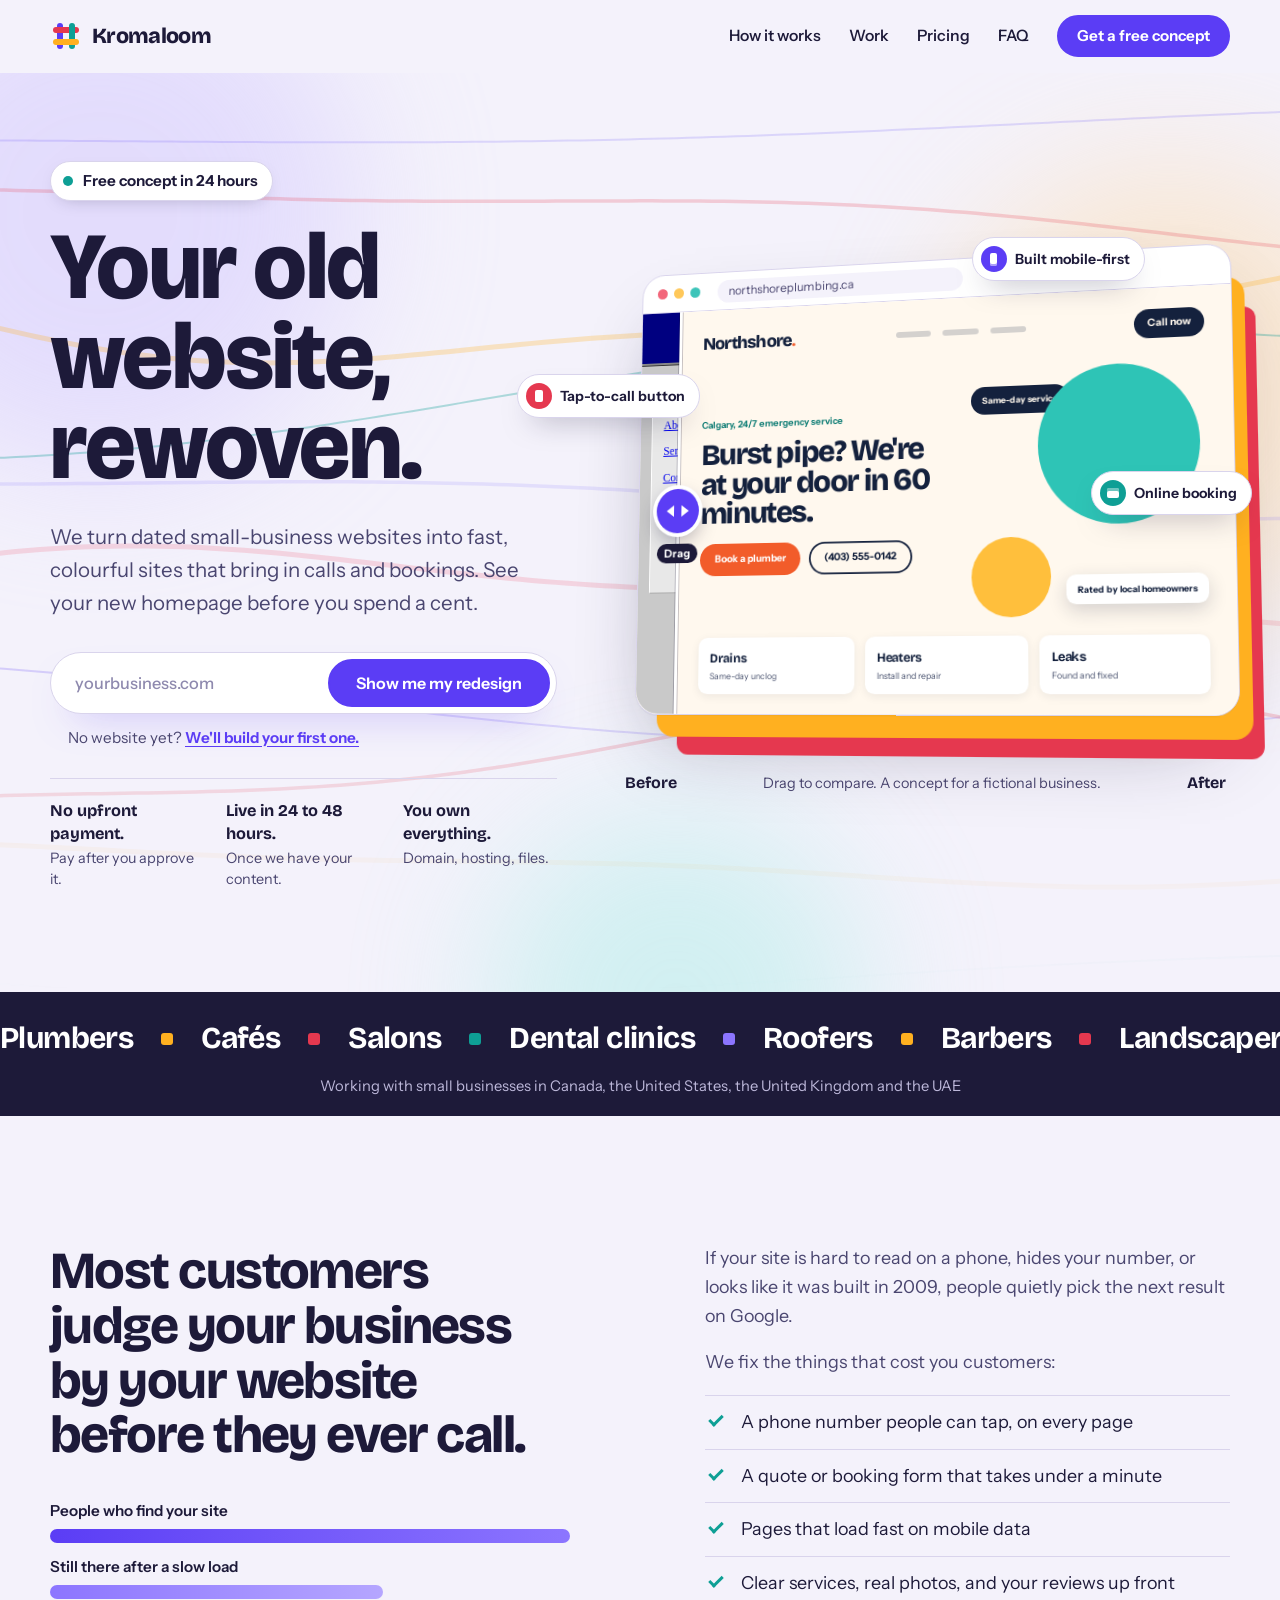
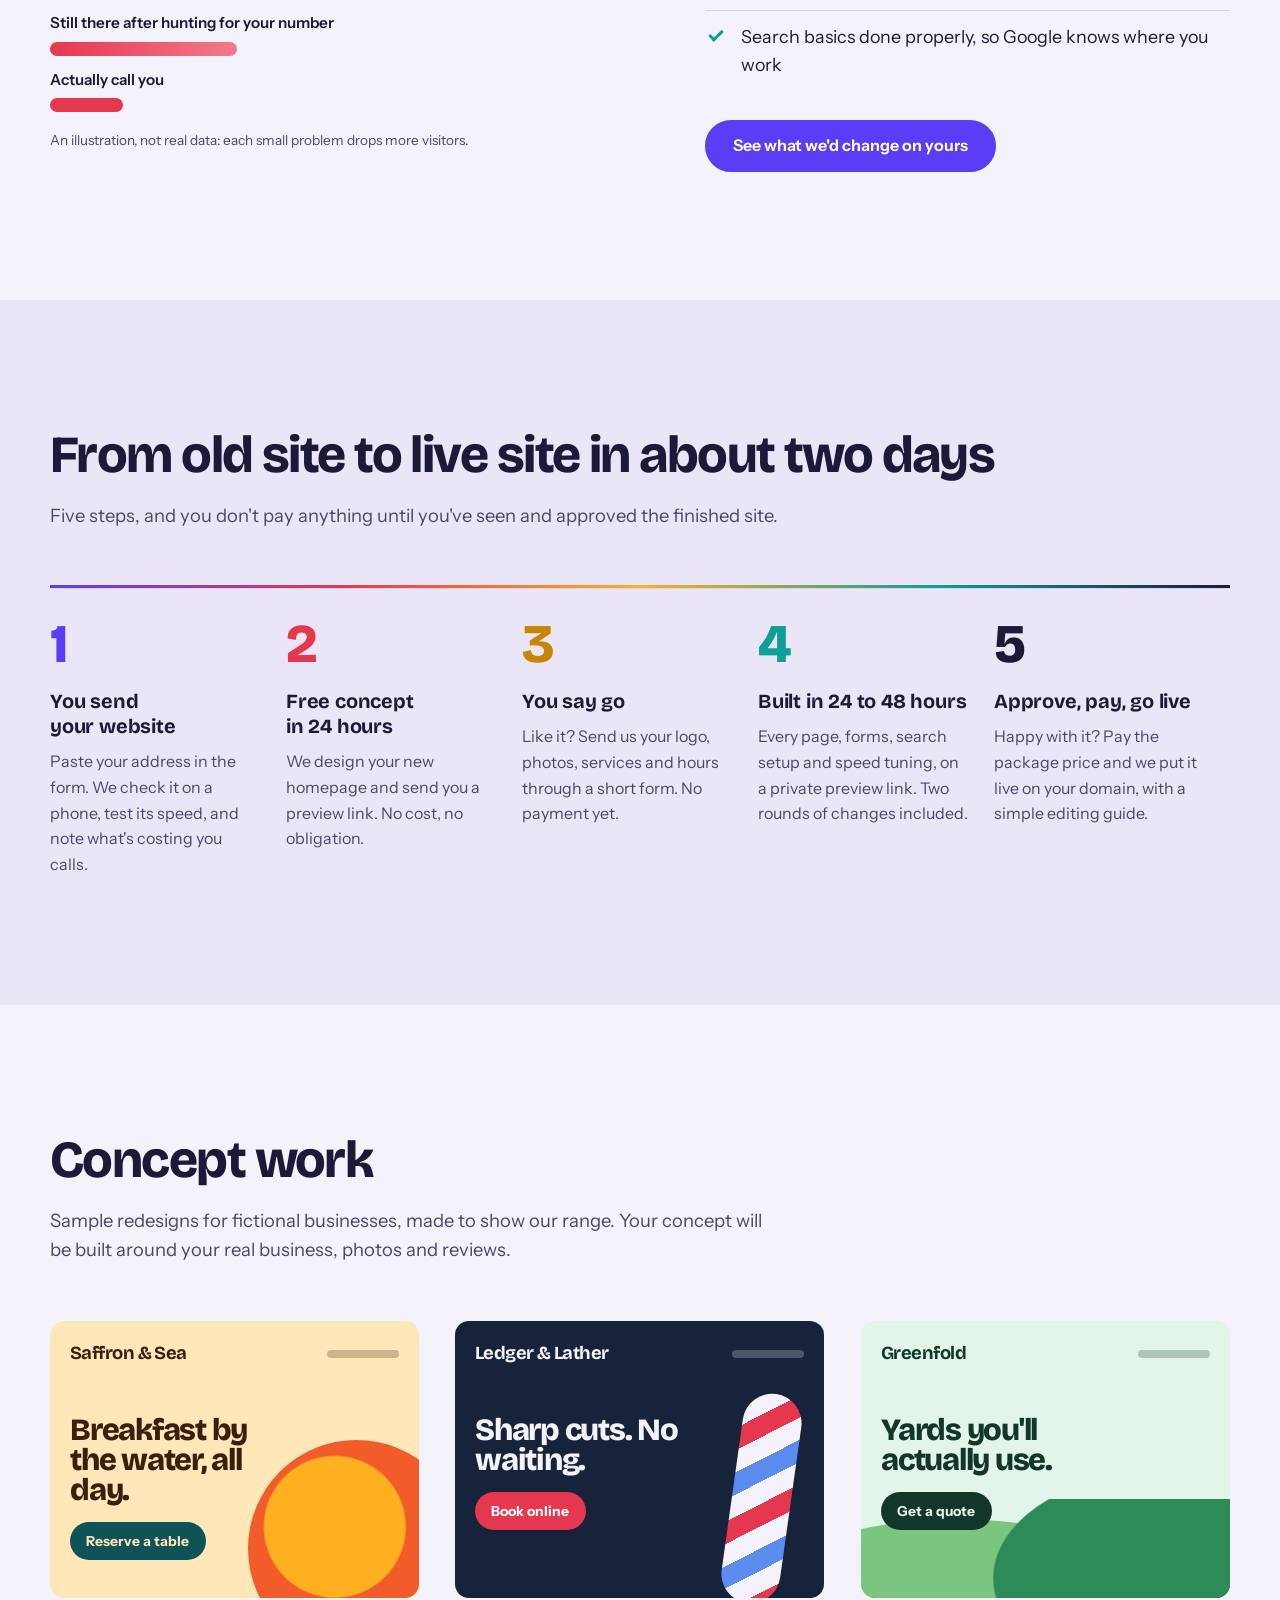
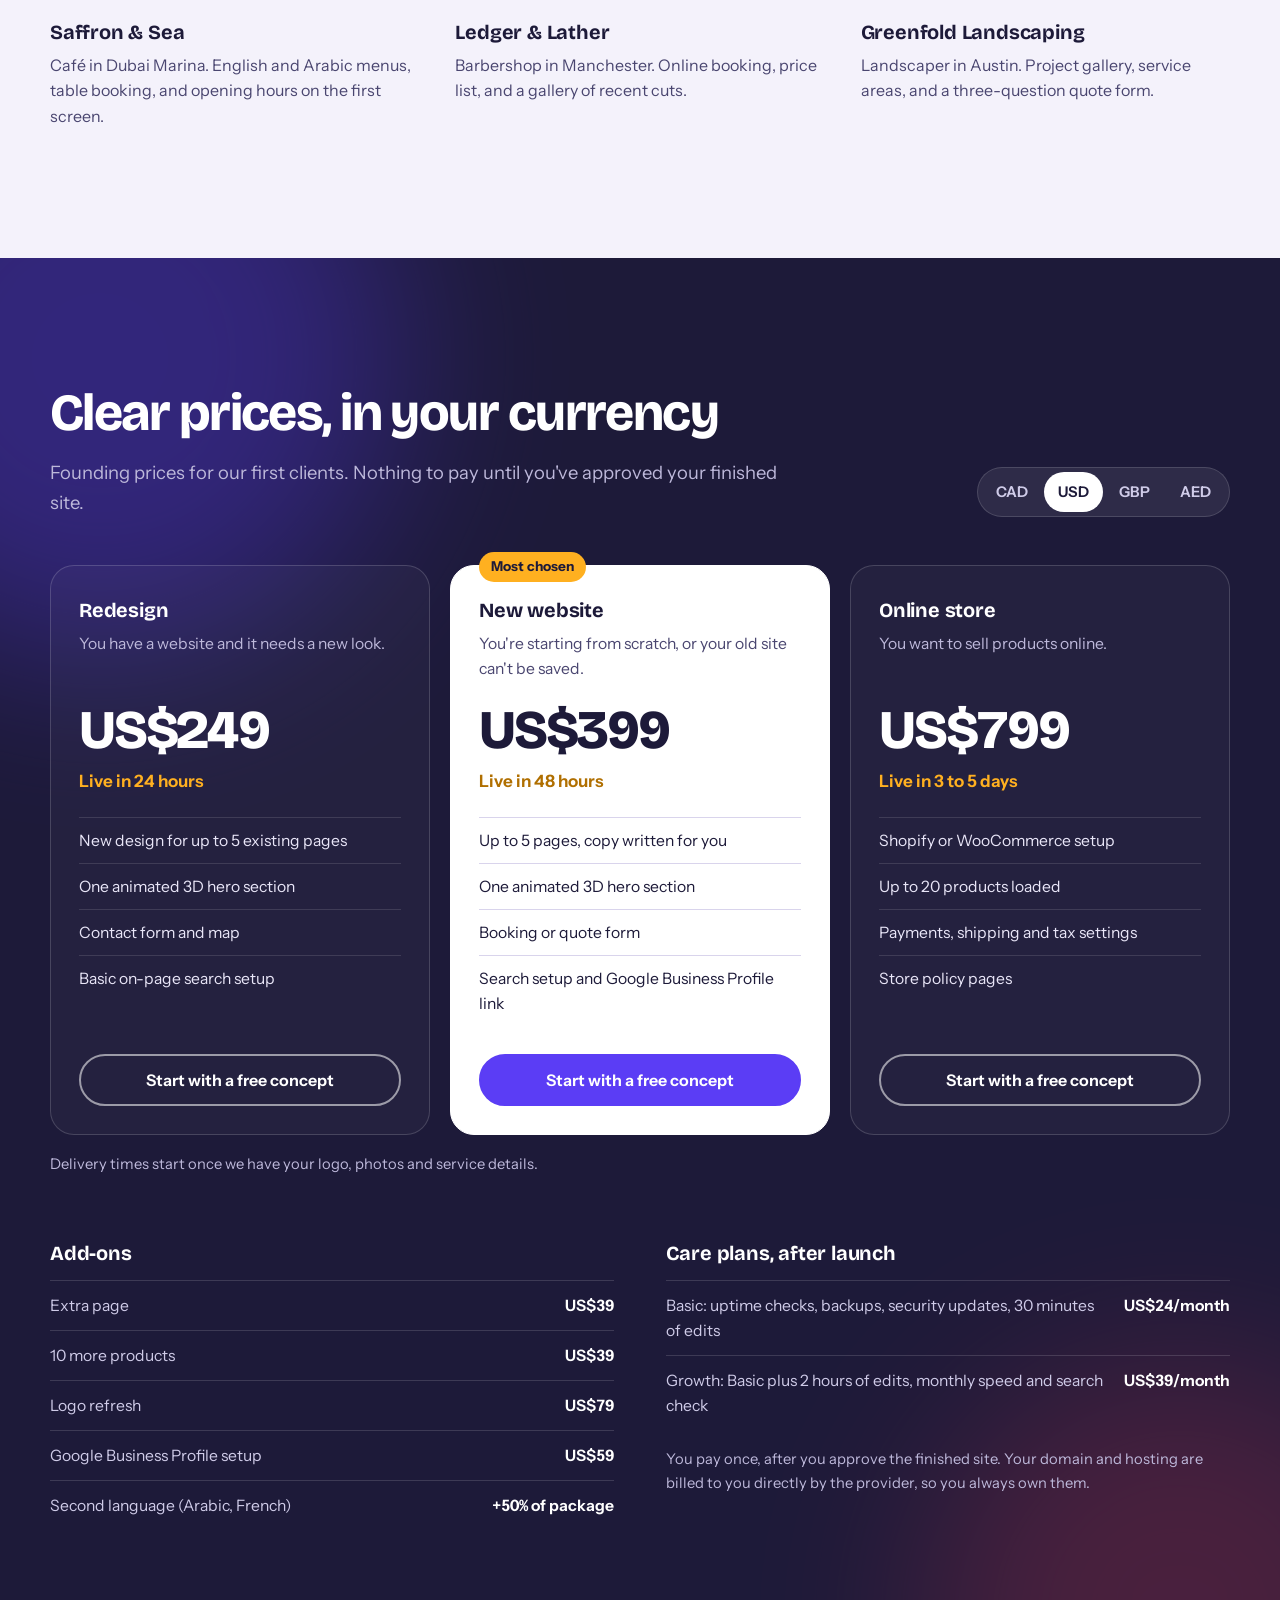
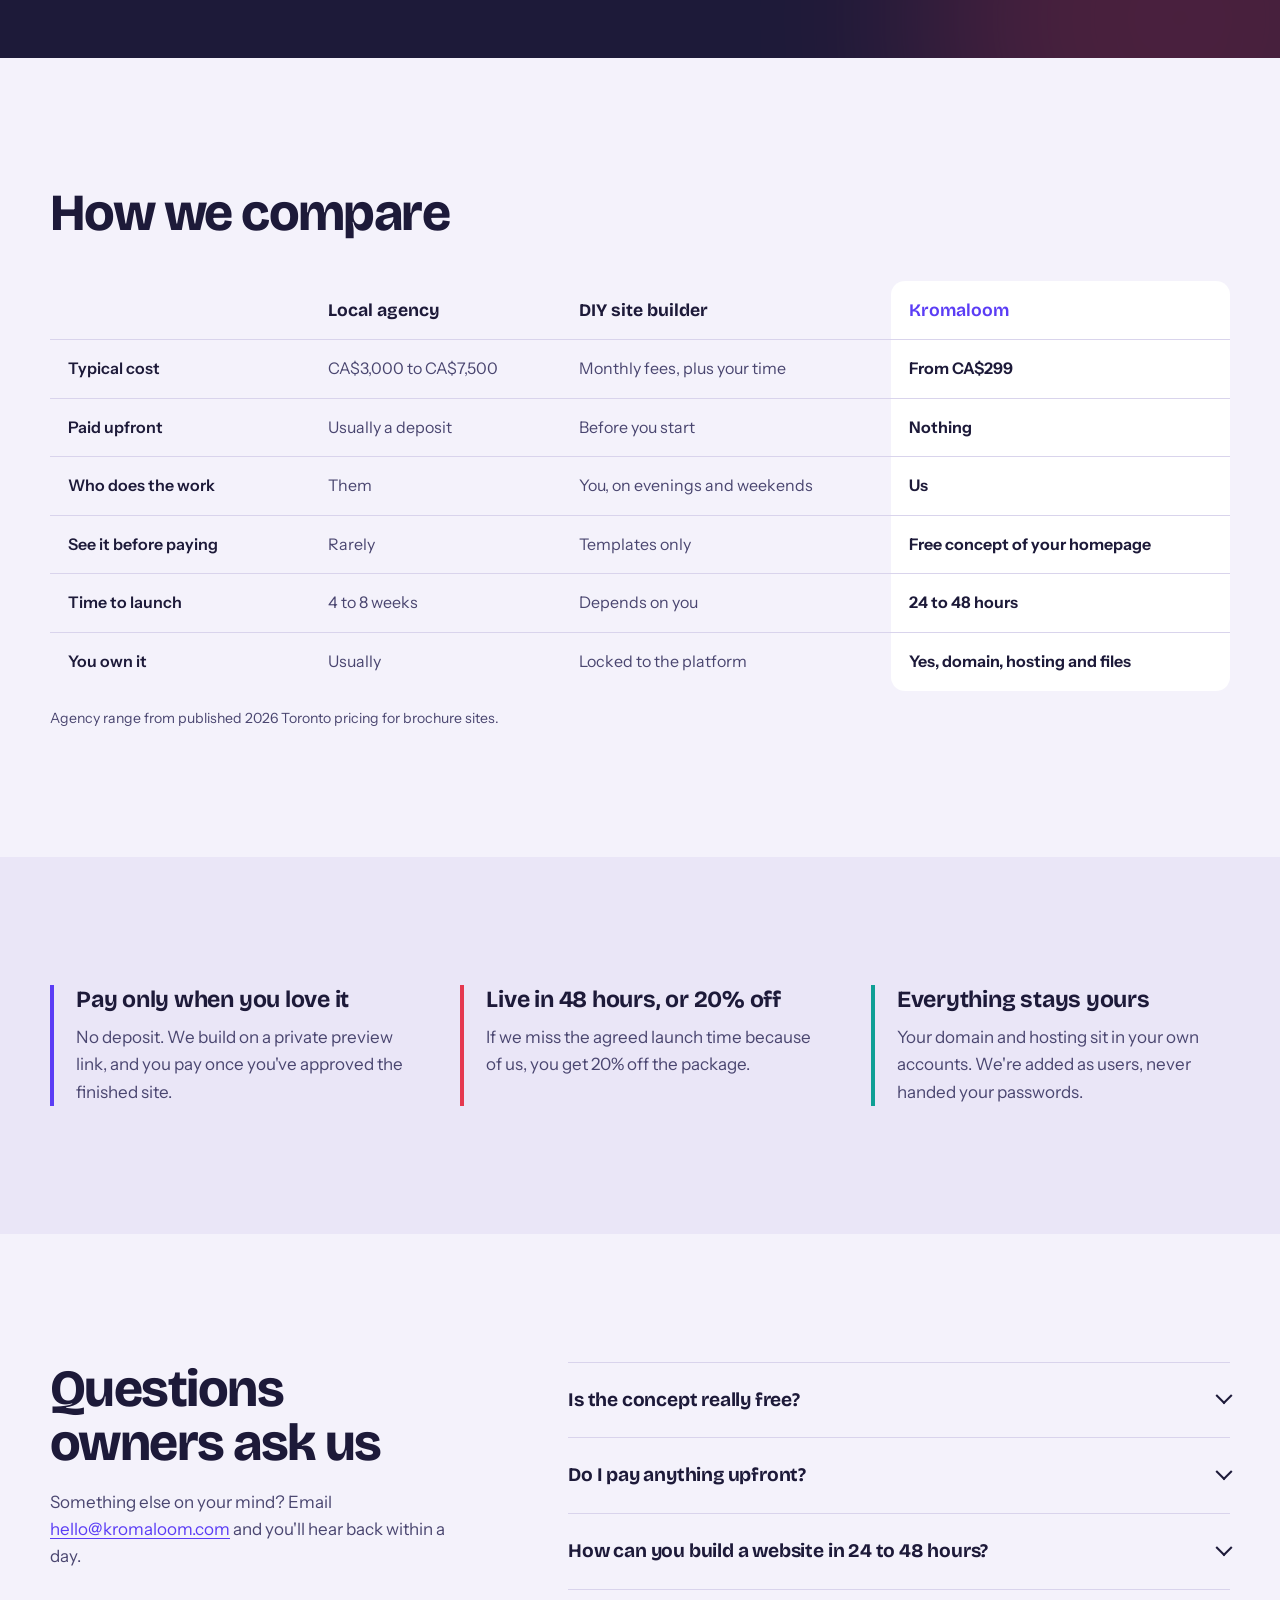
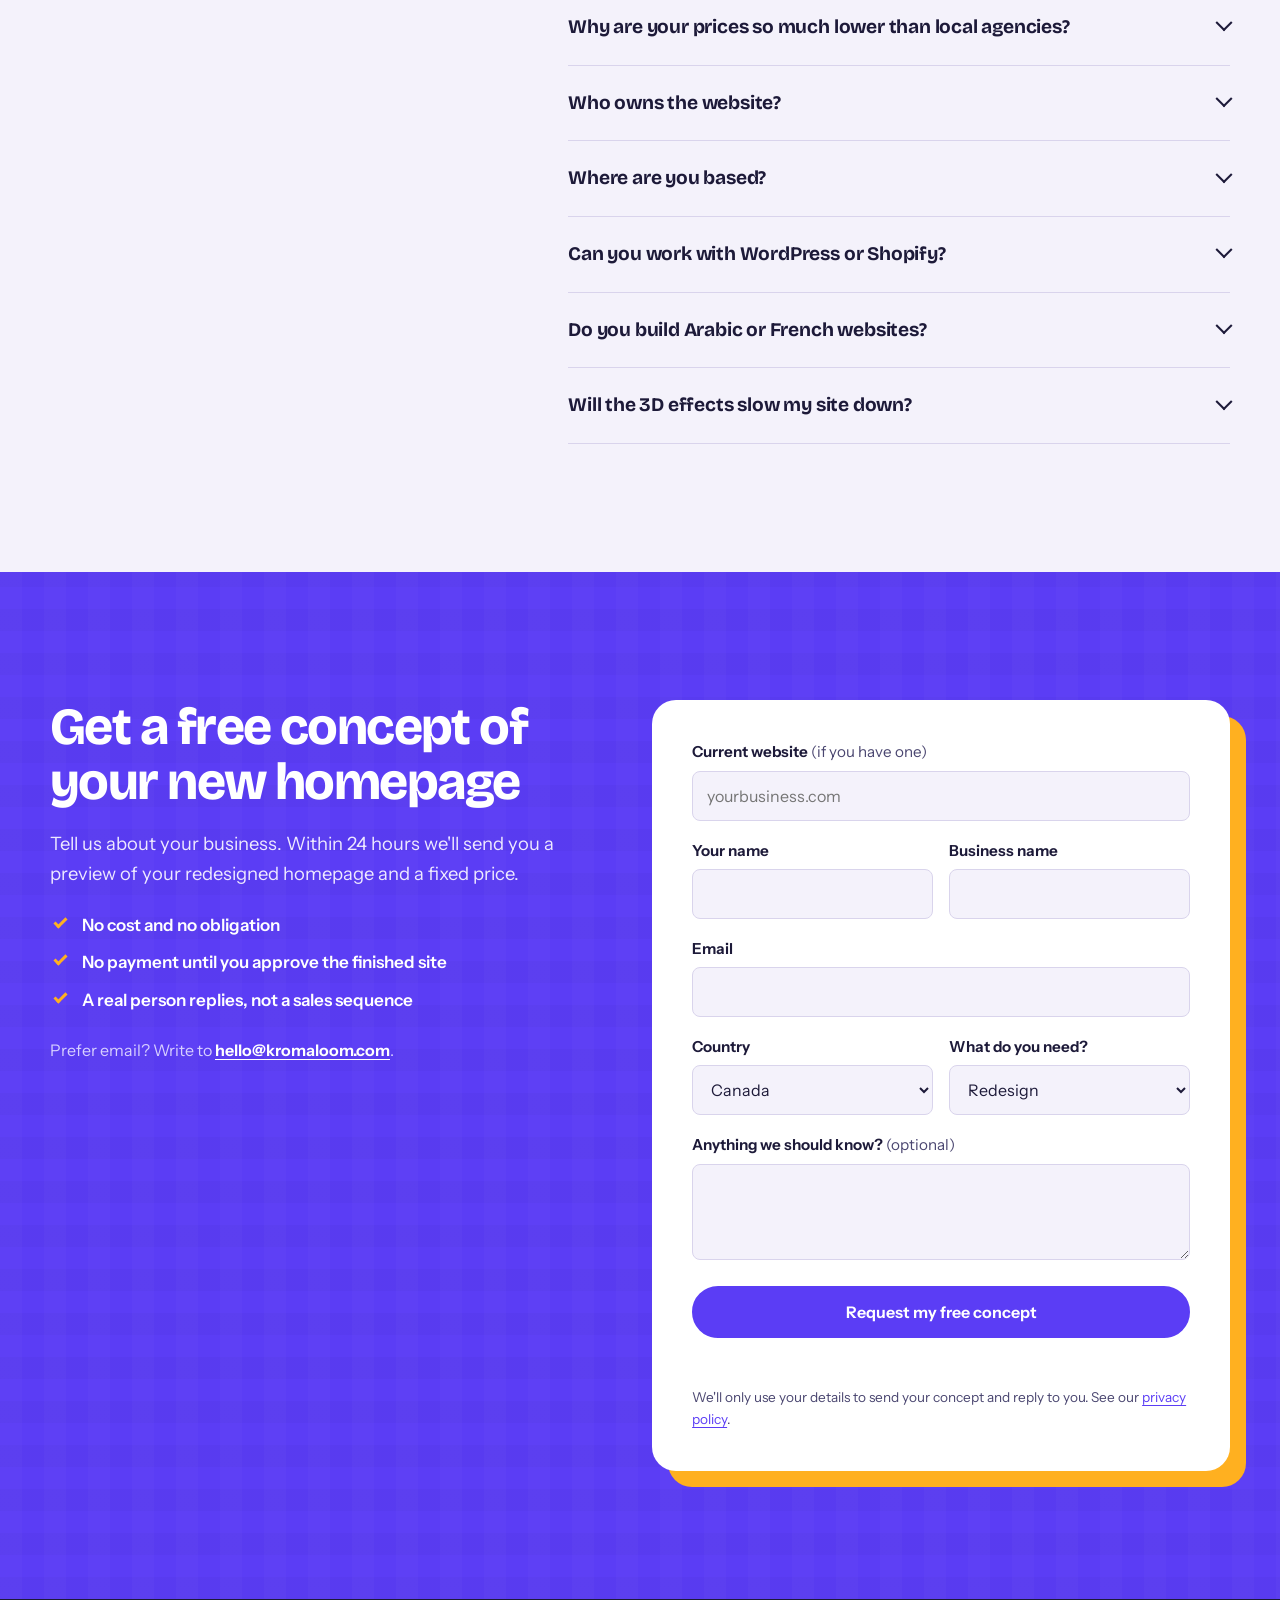
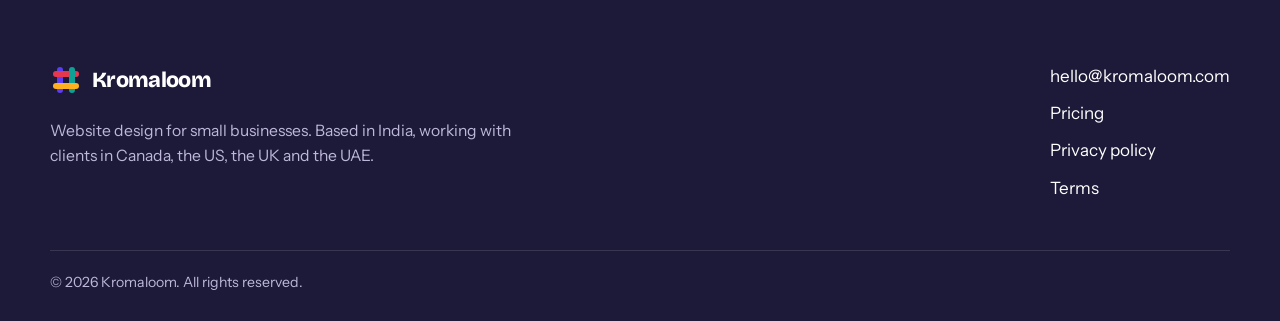
==== commit f92ff813: "Redesign for conversion: motion, graphics, new offer terms - Animated thread background, drifting co" ====
--- a/index.html
+++ b/index.html
@@ -2,9 +2,9 @@
 <html lang="en">
 <head>
   <meta charset="utf-8">
-  <meta name="viewport" content="width=device-width, initial-scale=1">
+  <meta name="viewport" content="width=device-width, initial-scale=1, viewport-fit=cover">
   <title>Kromaloom | Website redesign for small businesses in Canada, the US, the UK and the UAE</title>
-  <meta name="description" content="We redesign dated small-business websites into fast, colourful, mobile-first sites that bring in calls and bookings. See a free concept of your new homepage before you pay. From CA$299, live in 7 days.">
+  <meta name="description" content="We redesign dated small-business websites into fast, colourful, mobile-first sites that bring in calls and bookings. Free concept in 24 hours, live in 24 to 48 hours, no upfront payment. From CA$299.">
   <link rel="canonical" href="https://kromaloom.com/">
   <meta name="theme-color" content="#5B3DF5">
   <meta name="robots" content="index, follow, max-image-preview:large">
@@ -12,7 +12,7 @@
   <meta property="og:type" content="website">
   <meta property="og:site_name" content="Kromaloom">
   <meta property="og:title" content="Your old website, rewoven. | Kromaloom">
-  <meta property="og:description" content="See a free concept of your new homepage before you pay. Website redesigns from CA$299, live in 7 days.">
+  <meta property="og:description" content="Free concept of your new homepage in 24 hours. Live in 24 to 48 hours. No upfront payment.">
   <meta property="og:url" content="https://kromaloom.com/">
   <meta property="og:image" content="https://kromaloom.com/assets/img/og-image.png">
   <meta property="og:image:width" content="1200">
@@ -40,7 +40,7 @@
         "logo": "https://kromaloom.com/assets/img/apple-touch-icon.png",
         "image": "https://kromaloom.com/assets/img/og-image.png",
         "email": "hello@kromaloom.com",
-        "description": "Website redesign and new websites for small businesses: mobile-first, fast, with built-in SEO. Free homepage concept before you pay.",
+        "description": "Website redesign and new websites for small businesses: mobile-first, fast, with built-in SEO. Free homepage concept in 24 hours, live in 24 to 48 hours, no upfront payment.",
         "priceRange": "CA$299 to CA$999",
         "areaServed": [
           {"@type": "Country", "name": "Canada"},
@@ -69,12 +69,14 @@
       {
         "@type": "FAQPage",
         "mainEntity": [
-          {"@type": "Question", "name": "Is the concept really free?", "acceptedAnswer": {"@type": "Answer", "text": "Yes. We design a concept of your new homepage at no cost and with no obligation. You only pay if you want us to build the full site."}},
-          {"@type": "Question", "name": "Who owns the website?", "acceptedAnswer": {"@type": "Answer", "text": "You do. Your domain and hosting stay in your own accounts, and every file transfers to you once the final payment is made."}},
+          {"@type": "Question", "name": "Is the concept really free?", "acceptedAnswer": {"@type": "Answer", "text": "Yes. We design a concept of your new homepage at no cost and with no obligation, usually within 24 hours. You only pay if you want the full site."}},
+          {"@type": "Question", "name": "Do I pay anything upfront?", "acceptedAnswer": {"@type": "Answer", "text": "No. We build your site on a private preview link. You pay once you have approved it, and then we put it live on your domain."}},
+          {"@type": "Question", "name": "How can you build a website in 24 to 48 hours?", "acceptedAnswer": {"@type": "Answer", "text": "We use a tested process and our own design system, so we are not starting from a blank page. The clock starts once we have your logo, photos and service details. Online stores take 3 to 5 days."}},
+          {"@type": "Question", "name": "Why are your prices so much lower than local agencies?", "acceptedAnswer": {"@type": "Answer", "text": "We are a small remote studio with no office, no account managers and no long meetings. You pay for design and build time, not overhead."}},
+          {"@type": "Question", "name": "Who owns the website?", "acceptedAnswer": {"@type": "Answer", "text": "You do. Your domain and hosting stay in your own accounts, and every file is yours once you have paid."}},
           {"@type": "Question", "name": "Where are you based?", "acceptedAnswer": {"@type": "Answer", "text": "We are a remote studio based in India and work with clients in Canada, the United States, the United Kingdom and the UAE. Calls are booked in your time zone."}},
           {"@type": "Question", "name": "Can you work with WordPress or Shopify?", "acceptedAnswer": {"@type": "Answer", "text": "Yes. We build on WordPress, Shopify, or as a fast static site, depending on how often you need to edit it yourself."}},
-          {"@type": "Question", "name": "Do you build Arabic or French websites?", "acceptedAnswer": {"@type": "Answer", "text": "Yes. A second-language version, such as Arabic for the UAE or French for Quebec, is available as an add-on at 50% of the package price."}},
-          {"@type": "Question", "name": "How does payment work?", "acceptedAnswer": {"@type": "Answer", "text": "You pay 50% to start and the remaining 50% before launch, once you are happy with the site."}}
+          {"@type": "Question", "name": "Do you build Arabic or French websites?", "acceptedAnswer": {"@type": "Answer", "text": "Yes. A second-language version, such as Arabic for the UAE or French for Quebec, is available as an add-on at 50% of the package price."}}
         ]
       }
     ]
@@ -110,18 +112,25 @@
 
   <main id="main">
     <section class="hero">
+      <canvas class="threads" id="threads" aria-hidden="true"></canvas>
+      <div class="hero-glow" aria-hidden="true"><span></span><span></span><span></span></div>
       <div class="wrap hero-grid">
         <div class="hero-copy">
+          <p class="hero-kicker"><span class="pulse" aria-hidden="true"></span>Free concept in 24 hours</p>
           <h1>Your old website, rewoven.</h1>
-          <p class="lede">We redesign dated small-business websites into fast, colourful sites that bring in calls and bookings. You see a concept of your new homepage before you pay anything.</p>
-          <div class="hero-actions">
-            <a class="btn" href="#concept">Get my free concept</a>
-            <a class="btn btn-ghost" href="#pricing">See prices</a>
-          </div>
-          <ul class="hero-facts">
-            <li><strong>From CA$299</strong> for a full redesign</li>
-            <li><strong>Live in 7 days</strong> for most sites</li>
-            <li><strong>Pay half</strong> when you love it</li>
+          <p class="lede">We turn dated small-business websites into fast, colourful sites that bring in calls and bookings. See your new homepage before you spend a cent.</p>
+
+          <form class="starter" id="starter" action="#concept">
+            <label class="visually-hidden" for="starter-url">Your current website address</label>
+            <input id="starter-url" name="website" type="text" inputmode="url" autocomplete="url" placeholder="yourbusiness.com">
+            <button class="btn" type="submit">Show me my redesign</button>
+          </form>
+          <p class="starter-note">No website yet? <a href="#concept" data-plan="New website">We'll build your first one.</a></p>
+
+          <ul class="assurances">
+            <li><b>No upfront payment.</b> Pay after you approve it.</li>
+            <li><b>Live in 24 to 48 hours.</b> Once we have your content.</li>
+            <li><b>You own everything.</b> Domain, hosting, files.</li>
           </ul>
         </div>
 
@@ -132,7 +141,6 @@
               <span class="url">northshoreplumbing.ca</span>
             </div>
             <div class="compare" id="compare" style="--pos: 30%">
-              <!-- After: the redesign -->
               <div class="site site-new" aria-hidden="true">
                 <div class="sn-nav">
                   <span class="sn-logo">Northshore<b>.</b></span>
@@ -150,7 +158,7 @@
                     <span class="blob b1"></span>
                     <span class="blob b2"></span>
                     <span class="sn-chip">Same-day service</span>
-                    <span class="sn-badge">4.9 rated by local homeowners</span>
+                    <span class="sn-badge">Rated by local homeowners</span>
                   </div>
                 </div>
                 <div class="sn-cards">
@@ -159,7 +167,6 @@
                   <span><b>Leaks</b>Found and fixed</span>
                 </div>
               </div>
-              <!-- Before: the old site -->
               <div class="site site-old" aria-hidden="true">
                 <div class="so-banner">Welcome to the Northshore Plumbing Homepage!!!</div>
                 <div class="so-body">
@@ -176,10 +183,13 @@
                   </div>
                 </div>
               </div>
-              <span class="compare-handle" aria-hidden="true"><span></span></span>
+              <span class="compare-handle" aria-hidden="true"><span></span><em>Drag</em></span>
               <input class="compare-range" id="compare-range" type="range" min="0" max="100" value="30" aria-label="Drag to compare the old website with the redesign">
             </div>
           </div>
+          <span class="callout c1" aria-hidden="true"><i class="ic ic-phone"></i>Tap-to-call button</span>
+          <span class="callout c2" aria-hidden="true"><i class="ic ic-cal"></i>Online booking</span>
+          <span class="callout c3" aria-hidden="true"><i class="ic ic-mobile"></i>Built mobile-first</span>
           <figcaption class="stage-caption">
             <span>Before</span>
             <span class="stage-hint">Drag to compare. A concept for a fictional business.</span>
@@ -189,21 +199,30 @@
       </div>
     </section>
 
-    <section class="markets" aria-label="Countries we work with">
-      <div class="wrap markets-inner">
-        <p>Working with small businesses in</p>
+    <section class="trades" aria-label="Businesses we build for">
+      <div class="trades-track">
         <ul>
-          <li>Canada</li>
-          <li>United States</li>
-          <li>United Kingdom</li>
-          <li>United Arab Emirates</li>
+          <li>Plumbers</li><li>Cafés</li><li>Salons</li><li>Dental clinics</li><li>Roofers</li><li>Barbers</li><li>Landscapers</li><li>Restaurants</li><li>Electricians</li><li>Fitness studios</li><li>Cleaners</li><li>Bakeries</li>
         </ul>
-      </div>
+        <ul aria-hidden="true">
+          <li>Plumbers</li><li>Cafés</li><li>Salons</li><li>Dental clinics</li><li>Roofers</li><li>Barbers</li><li>Landscapers</li><li>Restaurants</li><li>Electricians</li><li>Fitness studios</li><li>Cleaners</li><li>Bakeries</li>
+        </ul>
+      </div>
+      <p class="trades-where">Working with small businesses in Canada, the United States, the United Kingdom and the UAE</p>
     </section>
 
     <section class="section" id="problem">
       <div class="wrap split">
-        <h2>Most customers judge your business by your website before they ever call.</h2>
+        <div>
+          <h2>Most customers judge your business by your website before they ever call.</h2>
+          <figure class="leak" aria-label="How small website problems leak customers">
+            <div class="leak-row"><span>People who find your site</span><i style="--w:100%"></i></div>
+            <div class="leak-row"><span>Still there after a slow load</span><i style="--w:64%"></i></div>
+            <div class="leak-row"><span>Still there after hunting for your number</span><i style="--w:36%"></i></div>
+            <div class="leak-row"><span>Actually call you</span><i style="--w:14%"></i></div>
+            <figcaption>An illustration, not real data: each small problem drops more visitors.</figcaption>
+          </figure>
+        </div>
         <div class="split-body">
           <p>If your site is hard to read on a phone, hides your number, or looks like it was built in 2009, people quietly pick the next result on Google.</p>
           <p>We fix the things that cost you customers:</p>
@@ -214,34 +233,35 @@
             <li>Clear services, real photos, and your reviews up front</li>
             <li>Search basics done properly, so Google knows where you work</li>
           </ul>
+          <a class="btn" href="#concept">See what we'd change on yours</a>
         </div>
       </div>
     </section>
 
     <section class="section section-tint" id="process">
       <div class="wrap">
-        <h2>How it works</h2>
-        <p class="section-lede">Five steps from first look to a site you own. You only pay once you've seen the concept and want the full build.</p>
+        <h2>From old site to live site in about two days</h2>
+        <p class="section-lede">Five steps, and you don't pay anything until you've seen and approved the finished site.</p>
         <ol class="steps">
           <li>
-            <h3>We look at your current site</h3>
-            <p>We check it on a phone, test its speed, and note what's stopping visitors from contacting you.</p>
+            <h3>You send your website</h3>
+            <p>Paste your address in the form. We check it on a phone, test its speed, and note what's costing you calls.</p>
           </li>
           <li>
-            <h3>You get a free concept</h3>
-            <p>We design your new homepage and send you a preview. No cost, no obligation.</p>
+            <h3>Free concept in 24 hours</h3>
+            <p>We design your new homepage and send you a preview link. No cost, no obligation.</p>
           </li>
           <li>
-            <h3>You approve and pay half</h3>
-            <p>Like it? Pay 50% to start. We send a short form for your logo, photos, services and hours.</p>
+            <h3>You say go</h3>
+            <p>Like it? Send us your logo, photos, services and hours through a short form. No payment yet.</p>
           </li>
           <li>
-            <h3>We build it in about a week</h3>
-            <p>Every page, forms, search setup and speed tuning. Two rounds of changes are included.</p>
+            <h3>Built in 24 to 48 hours</h3>
+            <p>Every page, forms, search setup and speed tuning, on a private preview link. Two rounds of changes included.</p>
           </li>
           <li>
-            <h3>You go live and own it</h3>
-            <p>Pay the rest when you're happy. Your domain, hosting and files are yours, with a simple guide to editing.</p>
+            <h3>Approve, pay, go live</h3>
+            <p>Happy with it? Pay the package price and we put it live on your domain, with a simple editing guide.</p>
           </li>
         </ol>
       </div>
@@ -287,11 +307,12 @@
     </section>
 
     <section class="section section-ink" id="pricing">
+      <div class="ink-glow" aria-hidden="true"><span></span><span></span></div>
       <div class="wrap">
         <div class="pricing-head">
           <div>
             <h2>Clear prices, in your currency</h2>
-            <p class="section-lede">Founding prices for our first clients. Every package includes mobile design, a contact form, search setup and two rounds of changes.</p>
+            <p class="section-lede">Founding prices for our first clients. Nothing to pay until you've approved your finished site.</p>
           </div>
           <div class="currency" role="group" aria-label="Show prices in">
             <button type="button" data-currency="CAD" aria-pressed="true">CAD</button>
@@ -306,7 +327,7 @@
             <h3>Redesign</h3>
             <p class="plan-for">You have a website and it needs a new look.</p>
             <p class="price"><span data-price="redesign">CA$299</span></p>
-            <p class="plan-time">Live in 7 days</p>
+            <p class="plan-time">Live in 24 hours</p>
             <ul>
               <li>New design for up to 5 existing pages</li>
               <li>One animated 3D hero section</li>
@@ -320,7 +341,7 @@
             <h3>New website</h3>
             <p class="plan-for">You're starting from scratch, or your old site can't be saved.</p>
             <p class="price"><span data-price="new">CA$499</span></p>
-            <p class="plan-time">Live in 10 days</p>
+            <p class="plan-time">Live in 48 hours</p>
             <ul>
               <li>Up to 5 pages, copy written for you</li>
               <li>One animated 3D hero section</li>
@@ -333,7 +354,7 @@
             <h3>Online store</h3>
             <p class="plan-for">You want to sell products online.</p>
             <p class="price"><span data-price="store">CA$999</span></p>
-            <p class="plan-time">Live in 14 to 21 days</p>
+            <p class="plan-time">Live in 3 to 5 days</p>
             <ul>
               <li>Shopify or WooCommerce setup</li>
               <li>Up to 20 products loaded</li>
@@ -343,6 +364,7 @@
             <a class="btn btn-light" href="#concept" data-plan="Online store">Start with a free concept</a>
           </article>
         </div>
+        <p class="plans-note">Delivery times start once we have your logo, photos and service details.</p>
 
         <div class="extras">
           <div class="extras-col">
@@ -354,7 +376,6 @@
                 <tr><th scope="row">Logo refresh</th><td data-price="logo">CA$99</td></tr>
                 <tr><th scope="row">Google Business Profile setup</th><td data-price="gbp">CA$79</td></tr>
                 <tr><th scope="row">Second language (Arabic, French)</th><td>+50% of package</td></tr>
-                <tr><th scope="row">Rush delivery, half the time</th><td>+30%</td></tr>
               </tbody>
             </table>
           </div>
@@ -366,7 +387,7 @@
                 <tr><th scope="row">Growth: Basic plus 2 hours of edits, monthly speed and search check</th><td><span data-price="care2">CA$49</span>/month</td></tr>
               </tbody>
             </table>
-            <p class="extras-note">Payment: 50% to start, 50% before launch. Your domain and hosting are billed to you directly by the provider, so you always own them.</p>
+            <p class="extras-note">You pay once, after you approve the finished site. Your domain and hosting are billed to you directly by the provider, so you always own them.</p>
           </div>
         </div>
       </div>
@@ -387,9 +408,10 @@
             </thead>
             <tbody>
               <tr><th scope="row">Typical cost</th><td>CA$3,000 to CA$7,500</td><td>Monthly fees, plus your time</td><td class="us">From CA$299</td></tr>
+              <tr><th scope="row">Paid upfront</th><td>Usually a deposit</td><td>Before you start</td><td class="us">Nothing</td></tr>
               <tr><th scope="row">Who does the work</th><td>Them</td><td>You, on evenings and weekends</td><td class="us">Us</td></tr>
               <tr><th scope="row">See it before paying</th><td>Rarely</td><td>Templates only</td><td class="us">Free concept of your homepage</td></tr>
-              <tr><th scope="row">Time to launch</th><td>4 to 8 weeks</td><td>Depends on you</td><td class="us">7 to 10 days</td></tr>
+              <tr><th scope="row">Time to launch</th><td>4 to 8 weeks</td><td>Depends on you</td><td class="us">24 to 48 hours</td></tr>
               <tr><th scope="row">You own it</th><td>Usually</td><td>Locked to the platform</td><td class="us">Yes, domain, hosting and files</td></tr>
             </tbody>
           </table>
@@ -401,12 +423,12 @@
     <section class="section section-tint" id="promise">
       <div class="wrap promises">
         <div>
-          <h3>Pay half when you love it</h3>
-          <p>50% starts the work. The rest is due only after you've approved the finished site.</p>
+          <h3>Pay only when you love it</h3>
+          <p>No deposit. We build on a private preview link, and you pay once you've approved the finished site.</p>
         </div>
         <div>
-          <h3>Live on time, or 20% off</h3>
-          <p>If we miss the agreed launch date because of us, you get 20% off the package.</p>
+          <h3>Live in 48 hours, or 20% off</h3>
+          <p>If we miss the agreed launch time because of us, you get 20% off the package.</p>
         </div>
         <div>
           <h3>Everything stays yours</h3>
@@ -417,15 +439,30 @@
 
     <section class="section" id="faq">
       <div class="wrap faq-wrap">
-        <h2>Questions owners ask us</h2>
+        <div>
+          <h2>Questions owners ask us</h2>
+          <p class="faq-side">Something else on your mind? Email <a href="mailto:hello@kromaloom.com">hello@kromaloom.com</a> and you'll hear back within a day.</p>
+        </div>
         <div class="faq">
           <details>
             <summary>Is the concept really free?</summary>
-            <p>Yes. We design a concept of your new homepage at no cost and with no obligation. You only pay if you want us to build the full site.</p>
+            <p>Yes. We design a concept of your new homepage at no cost and with no obligation, usually within 24 hours. You only pay if you want the full site.</p>
+          </details>
+          <details>
+            <summary>Do I pay anything upfront?</summary>
+            <p>No. We build your site on a private preview link. You pay once you've approved it, and then we put it live on your domain.</p>
+          </details>
+          <details>
+            <summary>How can you build a website in 24 to 48 hours?</summary>
+            <p>We use a tested process and our own design system, so we're not starting from a blank page. The clock starts once we have your logo, photos and service details. Online stores take 3 to 5 days.</p>
+          </details>
+          <details>
+            <summary>Why are your prices so much lower than local agencies?</summary>
+            <p>We're a small remote studio with no office, no account managers and no long meetings. You pay for design and build time, not overhead.</p>
           </details>
           <details>
             <summary>Who owns the website?</summary>
-            <p>You do. Your domain and hosting stay in your own accounts, and every file transfers to you once the final payment is made.</p>
+            <p>You do. Your domain and hosting stay in your own accounts, and every file is yours once you've paid.</p>
           </details>
           <details>
             <summary>Where are you based?</summary>
@@ -440,14 +477,6 @@
             <p>Yes. A second-language version, such as Arabic for the UAE or French for Quebec, is available as an add-on at 50% of the package price.</p>
           </details>
           <details>
-            <summary>What do I need to give you?</summary>
-            <p>Your logo, a few photos, your services, hours and any reviews you'd like shown. If you don't have photos, we'll use properly licensed stock images.</p>
-          </details>
-          <details>
-            <summary>How does payment work?</summary>
-            <p>You pay 50% to start and the remaining 50% before launch, once you're happy with the site. We invoice in CAD, USD, GBP or AED.</p>
-          </details>
-          <details>
             <summary>Will the 3D effects slow my site down?</summary>
             <p>No. We use 3D and animation as a single accent, keep everything else light, and test every page on mobile speed before launch.</p>
           </details>
@@ -456,28 +485,36 @@
     </section>
 
     <section class="section section-concept" id="concept">
+      <div class="concept-weave" aria-hidden="true"></div>
       <div class="wrap concept-grid">
         <div class="concept-copy">
           <h2>Get a free concept of your new homepage</h2>
-          <p>Tell us about your business. Within 3 working days we'll send you a preview of your redesigned homepage and a fixed price. No cost, no obligation.</p>
+          <p>Tell us about your business. Within 24 hours we'll send you a preview of your redesigned homepage and a fixed price.</p>
+          <ul class="concept-list">
+            <li>No cost and no obligation</li>
+            <li>No payment until you approve the finished site</li>
+            <li>A real person replies, not a sales sequence</li>
+          </ul>
           <p class="concept-alt">Prefer email? Write to <a href="mailto:hello@kromaloom.com">hello@kromaloom.com</a>.</p>
         </div>
         <form class="concept-form" id="concept-form" action="api/concept" method="post" novalidate>
           <div class="field">
-            <label for="f-name">Your name</label>
-            <input id="f-name" name="name" type="text" autocomplete="name" required>
-          </div>
-          <div class="field">
-            <label for="f-business">Business name</label>
-            <input id="f-business" name="business" type="text" autocomplete="organization" required>
+            <label for="f-site">Current website <span class="optional">(if you have one)</span></label>
+            <input id="f-site" name="website" type="text" inputmode="url" placeholder="yourbusiness.com">
+          </div>
+          <div class="field-row">
+            <div class="field">
+              <label for="f-name">Your name</label>
+              <input id="f-name" name="name" type="text" autocomplete="name" required>
+            </div>
+            <div class="field">
+              <label for="f-business">Business name</label>
+              <input id="f-business" name="business" type="text" autocomplete="organization" required>
+            </div>
           </div>
           <div class="field">
             <label for="f-email">Email</label>
             <input id="f-email" name="email" type="email" autocomplete="email" required>
-          </div>
-          <div class="field">
-            <label for="f-site">Current website <span class="optional">(if you have one)</span></label>
-            <input id="f-site" name="website" type="url" inputmode="url" placeholder="https://">
           </div>
           <div class="field-row">
             <div class="field">
@@ -515,6 +552,10 @@
       </div>
     </section>
   </main>
+
+  <div class="mobile-cta" id="mobile-cta">
+    <a class="btn btn-block" href="#concept">Get my free concept</a>
+  </div>
 
   <footer class="site-footer">
     <div class="wrap footer-inner">
--- a/assets/css/style.css
+++ b/assets/css/style.css
@@ -40,6 +40,7 @@
 
 *, *::before, *::after { box-sizing: border-box; }
 html { scroll-behavior: smooth; -webkit-text-size-adjust: 100%; }
+section[id] { scroll-margin-top: 84px; }
 @media (prefers-reduced-motion: reduce) { html { scroll-behavior: auto; } }
 
 body {
@@ -544,6 +545,195 @@
 .page h2 { font-size: 1.5rem; letter-spacing: -0.02em; margin: 40px 0 12px; }
 .page p, .page li { color: var(--ink-2); }
 .page .updated { font-size: .95rem; }
+
+/* ---------- Motion and graphics layer ---------- */
+
+/* Hero background: flowing threads (canvas) over slow colour drifts */
+.hero { position: relative; isolation: isolate; }
+.threads {
+  position: absolute; inset: 0; width: 100%; height: 100%;
+  z-index: -1; pointer-events: none;
+  -webkit-mask-image: linear-gradient(to bottom, #000 55%, transparent 100%);
+  mask-image: linear-gradient(to bottom, #000 55%, transparent 100%);
+}
+.hero-glow { position: absolute; inset: 0; z-index: -2; overflow: hidden; pointer-events: none; }
+.hero-glow span {
+  position: absolute; border-radius: 50%; filter: blur(70px); opacity: .45;
+  animation: drift 22s ease-in-out infinite alternate;
+}
+.hero-glow span:nth-child(1) { width: 520px; height: 520px; left: -160px; top: -120px; background: #CFC3FF; }
+.hero-glow span:nth-child(2) { width: 460px; height: 460px; right: -120px; top: 10%; background: #FFD9A0; animation-duration: 26s; animation-delay: -6s; }
+.hero-glow span:nth-child(3) { width: 380px; height: 380px; left: 38%; bottom: -200px; background: #A8EDE6; animation-duration: 30s; animation-delay: -12s; }
+@keyframes drift {
+  from { transform: translate3d(0, 0, 0) scale(1); }
+  to { transform: translate3d(60px, 40px, 0) scale(1.12); }
+}
+
+.hero-kicker {
+  display: inline-flex; align-items: center; gap: 10px;
+  margin: 0 0 22px; padding: 7px 14px 7px 12px;
+  background: var(--white); border: 1px solid var(--line); border-radius: 999px;
+  font-weight: 650; font-size: .95rem; color: var(--ink);
+  box-shadow: 0 6px 18px -10px rgba(29,26,57,.35);
+}
+.pulse { position: relative; width: 10px; height: 10px; border-radius: 50%; background: var(--teal); }
+.pulse::after {
+  content: ""; position: absolute; inset: -4px; border-radius: 50%;
+  border: 2px solid var(--teal); opacity: 0;
+  animation: ping 2.2s ease-out infinite;
+}
+@keyframes ping { 0% { transform: scale(.6); opacity: .9; } 100% { transform: scale(1.9); opacity: 0; } }
+
+/* Hero starter: one field to begin */
+.starter {
+  display: flex; gap: 6px; padding: 6px;
+  max-width: 520px;
+  background: var(--white); border: 1.5px solid var(--line); border-radius: 999px;
+  box-shadow: 0 18px 40px -24px rgba(91,61,245,.55);
+  transition: border-color .15s ease, box-shadow .15s ease;
+}
+.starter:focus-within { border-color: var(--violet); box-shadow: 0 0 0 4px rgba(91,61,245,.15), 0 18px 40px -24px rgba(91,61,245,.55); }
+.starter input {
+  flex: 1; min-width: 0; min-height: 48px; padding: 0 8px 0 18px;
+  border: 0; background: transparent; outline: none;
+  font: 500 1.02rem var(--body); color: var(--ink);
+}
+.starter input::placeholder { color: #8E89AE; }
+.starter .btn { min-height: 48px; flex: none; }
+.starter-note { margin: 12px 0 28px 18px; font-size: .95rem; color: var(--ink-2); }
+.starter-note a { font-weight: 650; }
+
+.assurances {
+  list-style: none; margin: 0; padding: 20px 0 0;
+  border-top: 1px solid var(--line);
+  display: grid; grid-template-columns: repeat(3, minmax(0, 1fr)); gap: 14px 22px;
+  font-size: .9rem; color: var(--ink-2); line-height: 1.45;
+}
+.assurances b { display: block; color: var(--ink); font-family: var(--display); font-size: 1.02rem; font-weight: 700; margin-bottom: 2px; }
+
+/* Slider hint and floating callouts */
+.compare-handle em {
+  position: absolute; top: calc(50% + 34px); left: 0; transform: translateX(-50%);
+  font: 700 .72rem var(--body); font-style: normal; color: var(--white);
+  background: var(--ink); padding: 3px 8px; border-radius: 999px; white-space: nowrap;
+  transition: opacity .3s ease;
+}
+.compare-handle span { animation: nudge 2.4s ease-in-out infinite; }
+.compare.is-touched .compare-handle span { animation: none; }
+.compare.is-touched .compare-handle em { opacity: 0; }
+@keyframes nudge {
+  0%, 100% { box-shadow: 0 0 0 4px var(--white), 0 8px 20px rgba(29,26,57,.35); }
+  50% { box-shadow: 0 0 0 4px var(--white), 0 0 0 14px rgba(91,61,245,.25), 0 8px 20px rgba(29,26,57,.35); }
+}
+
+.stage { position: relative; }
+.callout {
+  position: absolute; z-index: 3;
+  display: inline-flex; align-items: center; gap: 8px;
+  padding: 8px 14px 8px 8px;
+  background: var(--white); border: 1px solid var(--line); border-radius: 999px;
+  font-weight: 650; font-size: .88rem; color: var(--ink); white-space: nowrap;
+  box-shadow: 0 14px 30px -16px rgba(29,26,57,.5);
+  animation: bob 6s ease-in-out infinite;
+}
+.callout.c1 { left: -104px; top: 22%; }
+.callout.c2 { right: -22px; top: 40%; animation-delay: -2s; }
+.callout.c3 { right: 14%; top: -18px; animation-delay: -4s; }
+@keyframes bob { 0%, 100% { transform: translateY(0); } 50% { transform: translateY(-8px); } }
+.ic { position: relative; width: 26px; height: 26px; border-radius: 50%; flex: none; }
+.ic::after { content: ""; position: absolute; inset: 0; margin: auto; background: var(--white); }
+.ic-phone { background: var(--madder); }
+.ic-phone::after { width: 8px; height: 12px; border-radius: 2px; }
+.ic-cal { background: var(--teal); }
+.ic-cal::after { width: 12px; height: 10px; border-radius: 2px; box-shadow: inset 0 3px 0 rgba(14,159,149,.6); }
+.ic-mobile { background: var(--violet); }
+.ic-mobile::after { width: 7px; height: 13px; border-radius: 2px; box-shadow: inset 0 -2px 0 rgba(91,61,245,.5); }
+
+/* Industry strip */
+.trades { background: var(--ink); color: var(--white); padding: 22px 0 18px; overflow: hidden; }
+.trades-track { display: flex; width: max-content; animation: marquee 48s linear infinite; }
+.trades:hover .trades-track { animation-play-state: paused; }
+.trades ul { list-style: none; margin: 0; padding: 0; display: flex; }
+.trades li {
+  display: flex; align-items: center; gap: 28px; padding-right: 28px;
+  font-family: var(--display); font-weight: 700; font-size: clamp(1.3rem, 2.4vw, 1.9rem); letter-spacing: -0.02em; white-space: nowrap;
+}
+.trades li::after { content: ""; width: 12px; height: 12px; border-radius: 3px; background: var(--saffron); }
+.trades li:nth-child(4n+2)::after { background: var(--madder); }
+.trades li:nth-child(4n+3)::after { background: var(--teal); }
+.trades li:nth-child(4n)::after { background: #8C75FF; }
+.trades-where { margin: 12px 0 0; padding: 0 var(--gutter); text-align: center; font-size: .92rem; color: #BDB8DA; }
+@keyframes marquee { from { transform: translateX(0); } to { transform: translateX(-50%); } }
+
+/* Leak chart in the problem section */
+.leak { margin: 36px 0 0; display: grid; gap: 12px; max-width: 520px; }
+.leak-row { display: grid; gap: 6px; }
+.leak-row span { font-size: .95rem; font-weight: 600; color: var(--ink); }
+.leak-row i {
+  display: block; height: 14px; width: var(--w); border-radius: 999px;
+  background: linear-gradient(90deg, var(--violet), #8C75FF);
+  transform-origin: left center;
+}
+.leak-row:nth-child(2) i { background: linear-gradient(90deg, #8C75FF, #B5A6FF); }
+.leak-row:nth-child(3) i { background: linear-gradient(90deg, var(--madder), #F27A8B); }
+.leak-row:nth-child(4) i { background: var(--madder); }
+.leak.is-playing .leak-row i { animation: grow 1s cubic-bezier(.2,.7,.2,1) both; }
+.leak.is-playing .leak-row:nth-child(2) i { animation-delay: .15s; }
+.leak.is-playing .leak-row:nth-child(3) i { animation-delay: .3s; }
+.leak.is-playing .leak-row:nth-child(4) i { animation-delay: .45s; }
+@keyframes grow { from { transform: scaleX(0); } to { transform: scaleX(1); } }
+.leak figcaption { margin-top: 6px; font-size: .85rem; color: var(--ink-2); }
+.split-body .btn { margin-top: 28px; }
+
+/* Process: a thread that draws through the steps as you scroll */
+.steps { position: relative; }
+.steps::before {
+  content: ""; position: absolute; left: 0; right: 0; top: -1.5px; height: 3px; z-index: 1;
+  background: linear-gradient(90deg, var(--violet), var(--madder), var(--saffron), var(--teal), var(--ink));
+  transform-origin: left center;
+}
+@supports (animation-timeline: view()) {
+  .steps::before {
+    animation: thread linear both;
+    animation-timeline: view();
+    animation-range: entry 10% cover 45%;
+  }
+}
+@keyframes thread { from { transform: scaleX(0); } to { transform: scaleX(1); } }
+.steps li { border-top-color: var(--line); }
+
+/* Pricing background */
+.section-ink { position: relative; overflow: hidden; isolation: isolate; }
+.ink-glow { position: absolute; inset: 0; z-index: -1; pointer-events: none; }
+.ink-glow span { position: absolute; border-radius: 50%; filter: blur(90px); opacity: .35; animation: drift 24s ease-in-out infinite alternate; }
+.ink-glow span:nth-child(1) { width: 600px; height: 600px; left: -200px; top: -200px; background: var(--violet); }
+.ink-glow span:nth-child(2) { width: 520px; height: 520px; right: -160px; bottom: -220px; background: var(--madder); animation-delay: -10s; opacity: .22; }
+.plans-note { margin: 18px 0 0; font-size: .92rem; color: #BDB8DA; }
+
+/* FAQ side note */
+.faq-side { margin-top: 18px; color: var(--ink-2); max-width: 24em; }
+
+/* Concept section background */
+.section-concept { position: relative; overflow: hidden; isolation: isolate; }
+.concept-weave {
+  position: absolute; inset: 0; z-index: -1; opacity: .28; pointer-events: none;
+  background:
+    repeating-linear-gradient(90deg, rgba(255,255,255,.07) 0 22px, transparent 22px 44px),
+    repeating-linear-gradient(0deg, rgba(20,8,90,.12) 0 22px, transparent 22px 44px);
+  animation: weave 40s linear infinite;
+}
+@keyframes weave { from { background-position: 0 0, 0 0; } to { background-position: 440px 0, 0 440px; } }
+.concept-list { list-style: none; margin: 24px 0 0; padding: 0; display: grid; gap: 10px; }
+.concept-list li { position: relative; padding-left: 32px; font-weight: 600; color: var(--white); }
+.concept-list li::before {
+  content: ""; position: absolute; left: 4px; top: 6px;
+  width: 13px; height: 7px; border-left: 3px solid var(--saffron); border-bottom: 3px solid var(--saffron);
+  transform: rotate(-45deg);
+}
+.concept-alt { margin-top: 24px !important; }
+
+/* Sticky call to action on phones */
+.mobile-cta { display: none; }
 
 /* Responsive */
 @media (max-width: 1080px) {
@@ -585,3 +775,43 @@
 @media (prefers-reduced-motion: reduce) {
   *, *::before, *::after { transition-duration: .01ms !important; animation-duration: .01ms !important; }
 }
+
+/* ---------- Motion layer: smaller screens and reduced motion ---------- */
+@media (max-width: 1240px) {
+  .callout.c1 { left: -12px; top: auto; bottom: 22%; }
+}
+@media (max-width: 960px) {
+  .callout.c2 { right: -6px; }
+}
+@media (max-width: 760px) {
+  .assurances { grid-template-columns: 1fr; gap: 10px; }
+  .assurances b { display: inline; margin-right: 4px; }
+  .starter { border-radius: var(--r-md); flex-direction: column; padding: 8px; }
+  .starter input { min-height: 48px; padding: 0 10px; }
+  .starter .btn { width: 100%; }
+  .starter-note { margin-left: 4px; }
+  .callout { font-size: .78rem; padding: 6px 10px 6px 6px; }
+  .ic { width: 20px; height: 20px; }
+  .callout.c1 { left: -6px; top: 24%; }
+  .callout.c2 { right: -6px; top: 64%; }
+  .callout.c3 { display: none; }
+  .hero-glow span { filter: blur(50px); }
+  .threads { opacity: .55; }
+  .mobile-cta {
+    display: block; position: fixed; left: 0; right: 0; bottom: 0; z-index: 60;
+    padding: 10px max(16px, env(safe-area-inset-right, 0px)) calc(10px + env(safe-area-inset-bottom, 0px)) max(16px, env(safe-area-inset-left, 0px));
+    background: color-mix(in srgb, var(--paper) 92%, transparent);
+    backdrop-filter: blur(10px); -webkit-backdrop-filter: blur(10px);
+    border-top: 1px solid var(--line);
+    transform: translateY(110%); transition: transform .3s ease;
+  }
+  .mobile-cta.is-visible { transform: translateY(0); }
+  .site-footer { padding-bottom: 96px; }
+}
+@media (prefers-reduced-motion: reduce) {
+  .hero-glow span, .ink-glow span, .concept-weave, .callout, .pulse::after,
+  .compare-handle span, .trades-track, .steps::before, .leak-row i { animation: none !important; }
+  .trades-track { flex-wrap: wrap; width: auto; justify-content: center; }
+  .trades-track ul[aria-hidden="true"] { display: none; }
+  .trades ul { flex-wrap: wrap; justify-content: center; row-gap: 8px; }
+}
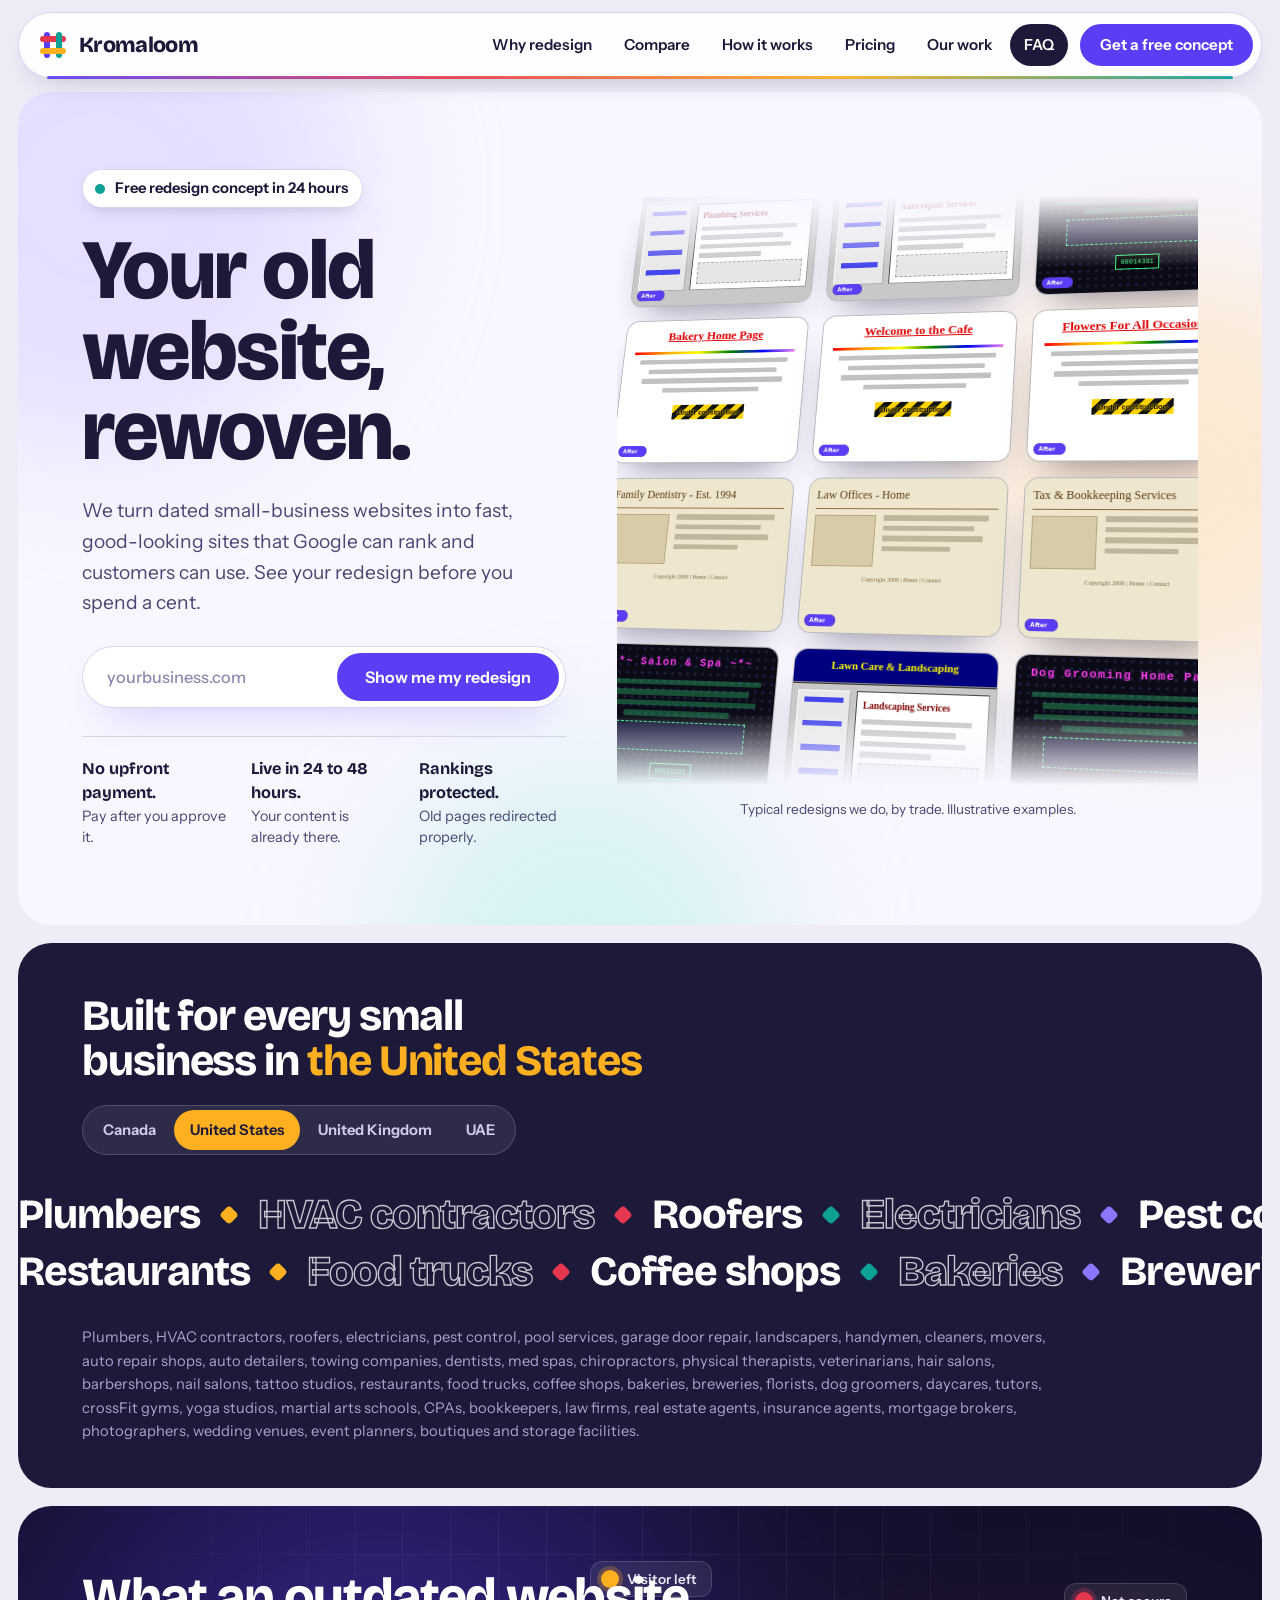
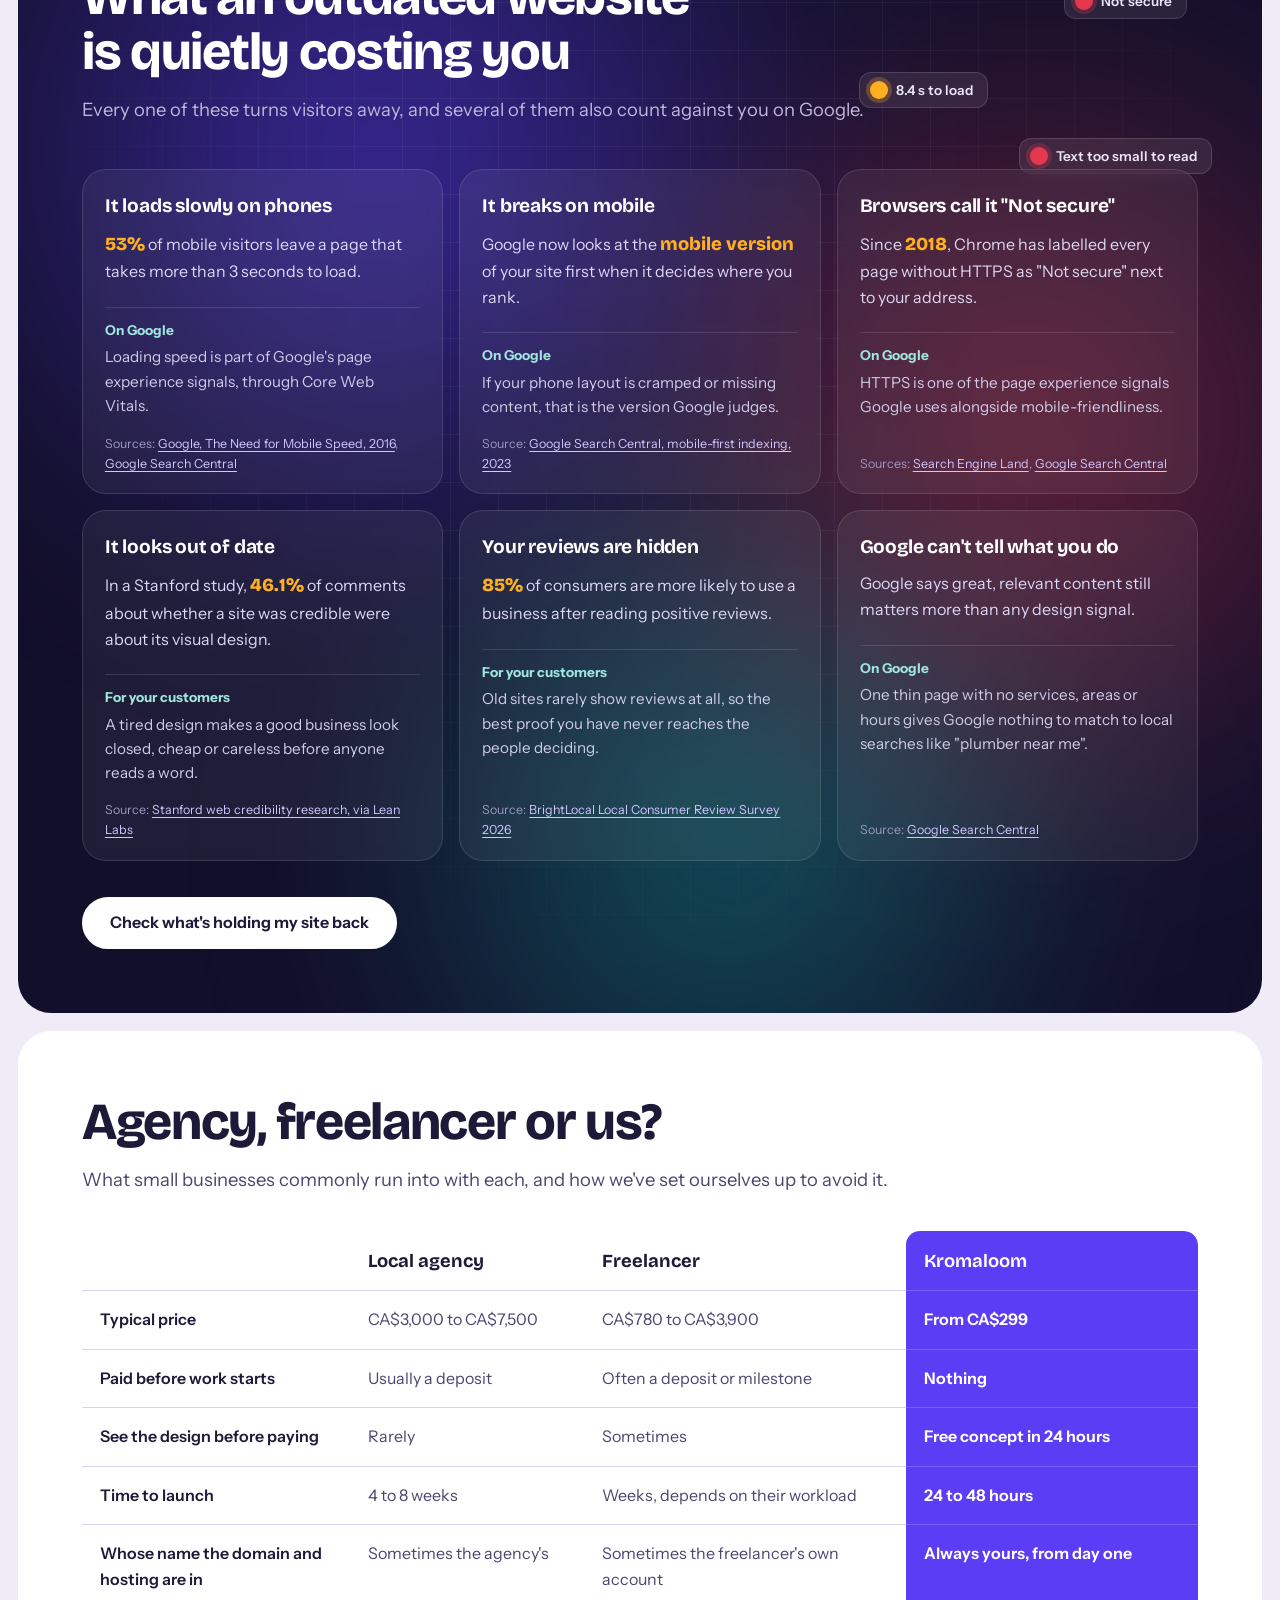
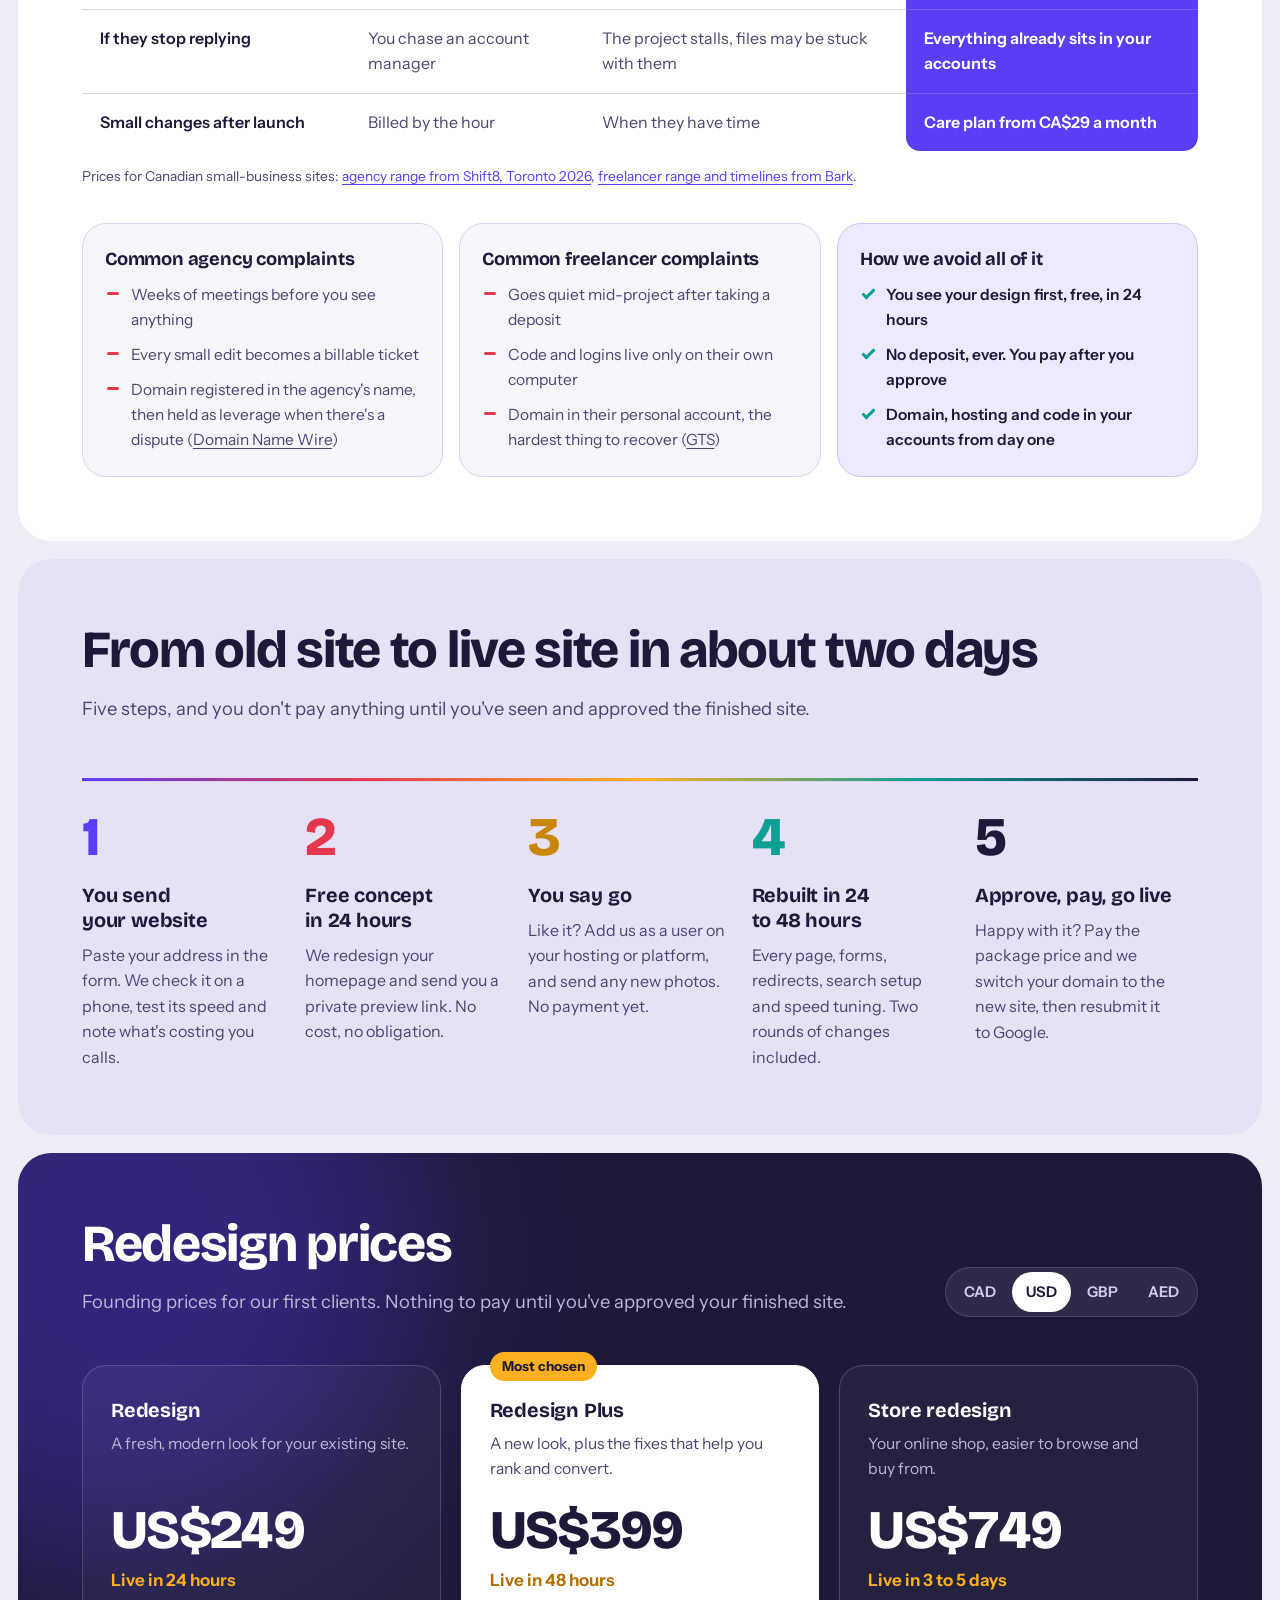
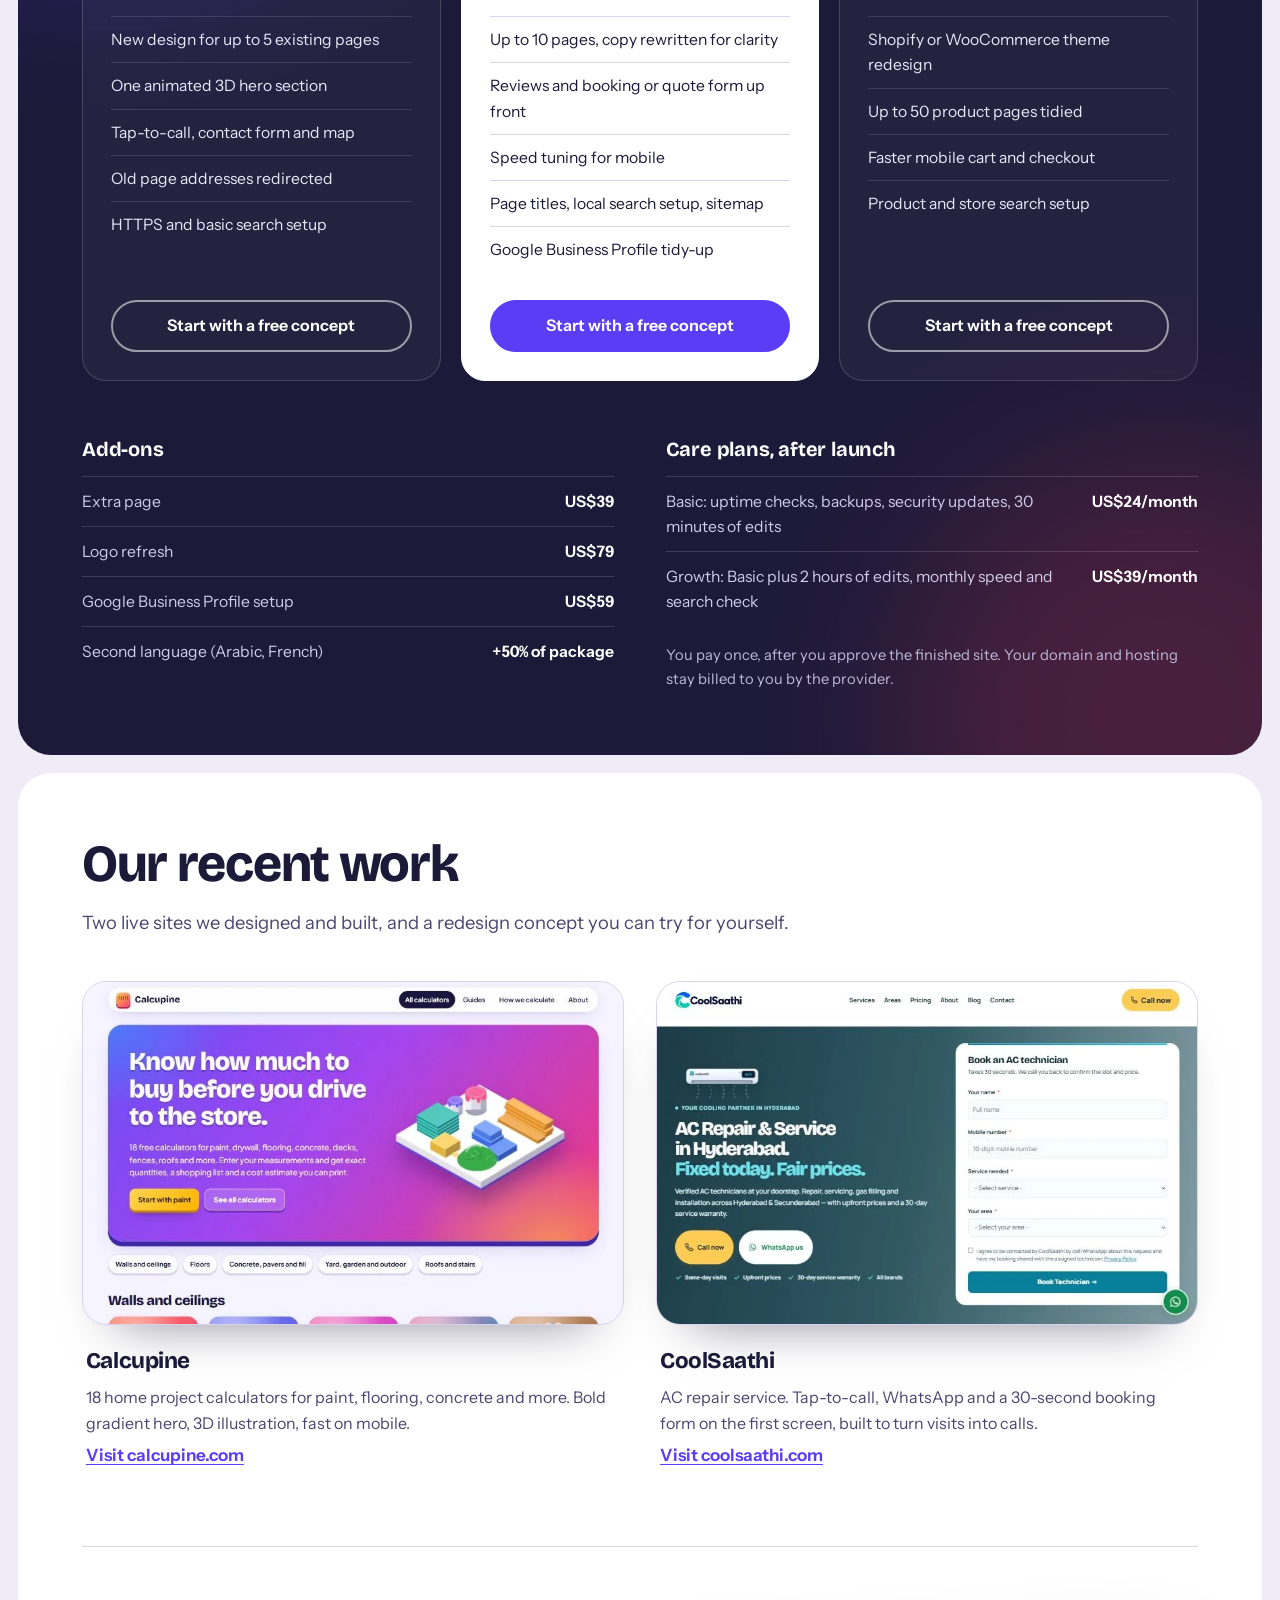
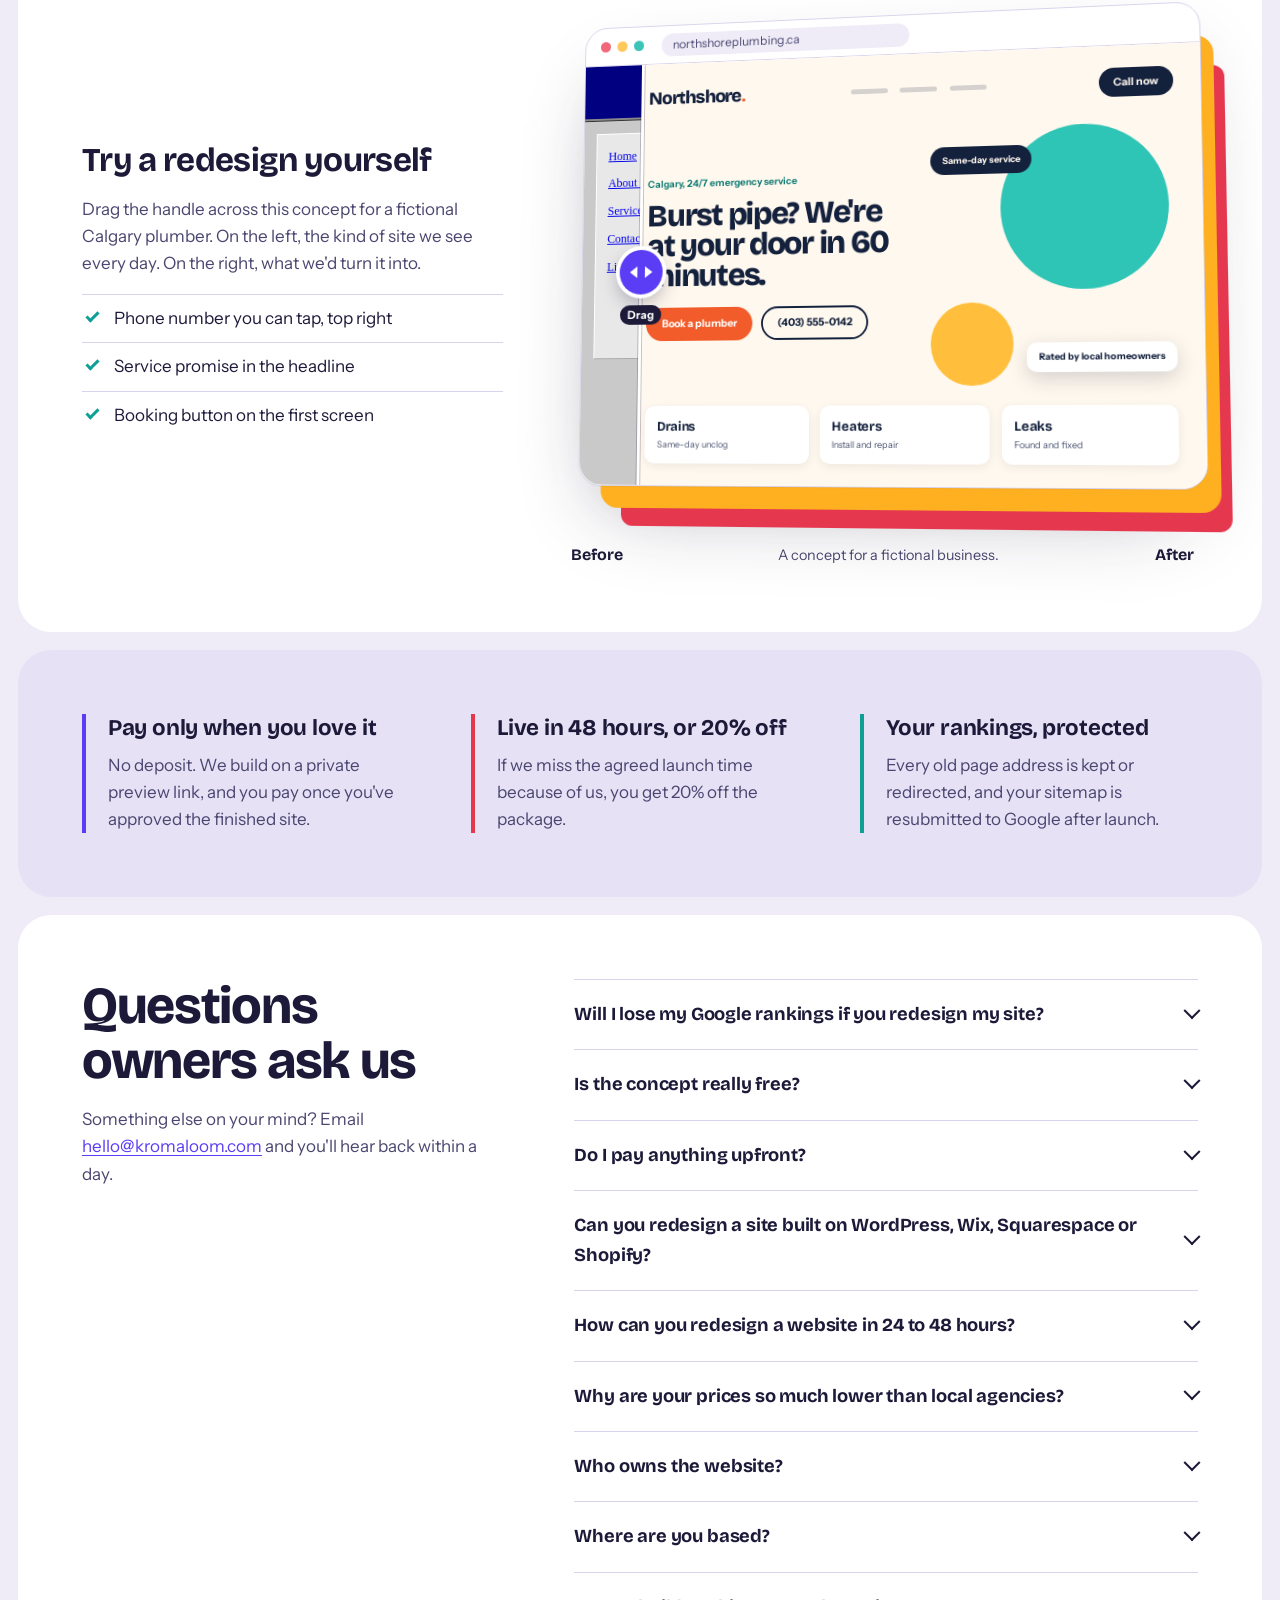
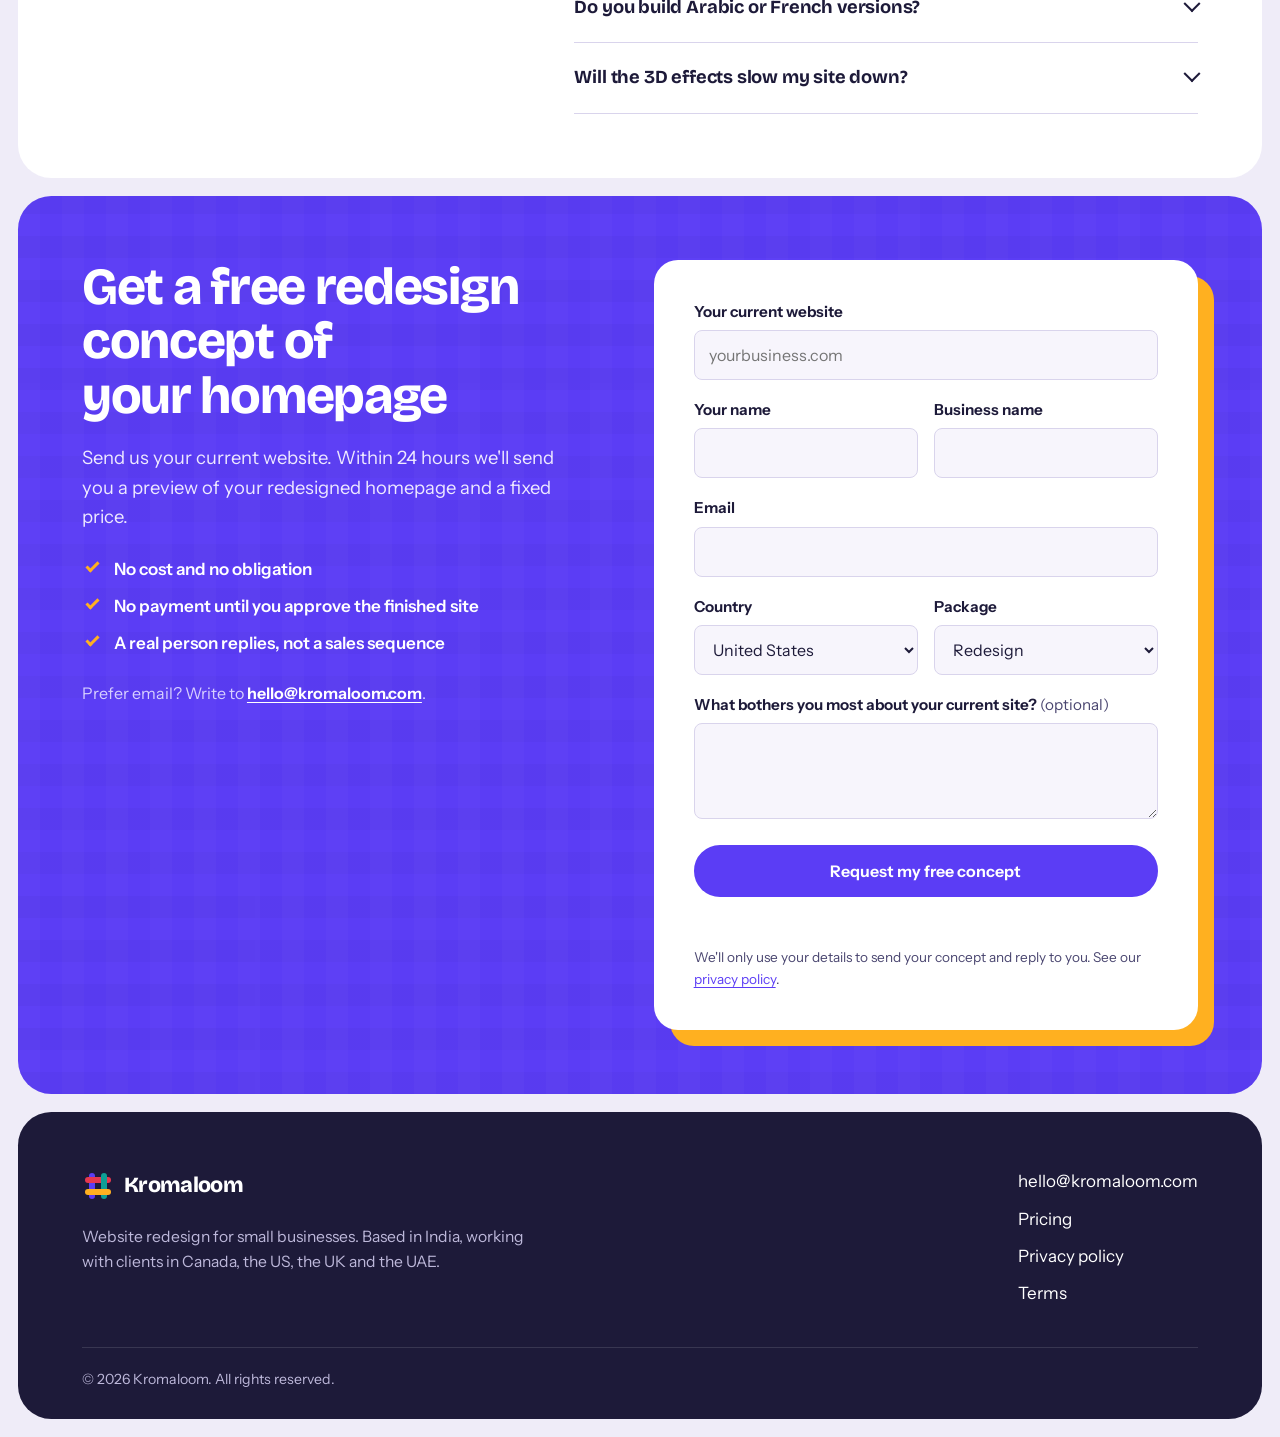
==== commit 434db01b: "Redesign homepage: card layout, website wall, country trades, pain points, comparison, real work - F" ====
--- a/index.html
+++ b/index.html
@@ -4,7 +4,7 @@
   <meta charset="utf-8">
   <meta name="viewport" content="width=device-width, initial-scale=1, viewport-fit=cover">
   <title>Kromaloom | Website redesign for small businesses in Canada, the US, the UK and the UAE</title>
-  <meta name="description" content="We redesign dated small-business websites into fast, colourful, mobile-first sites that bring in calls and bookings. Free concept in 24 hours, live in 24 to 48 hours, no upfront payment. From CA$299.">
+  <meta name="description" content="We redesign outdated small-business websites into fast, mobile-first sites that rank and bring in calls. Free redesign concept in 24 hours, live in 24 to 48 hours, no upfront payment. From CA$299.">
   <link rel="canonical" href="https://kromaloom.com/">
   <meta name="theme-color" content="#5B3DF5">
   <meta name="robots" content="index, follow, max-image-preview:large">
@@ -12,7 +12,7 @@
   <meta property="og:type" content="website">
   <meta property="og:site_name" content="Kromaloom">
   <meta property="og:title" content="Your old website, rewoven. | Kromaloom">
-  <meta property="og:description" content="Free concept of your new homepage in 24 hours. Live in 24 to 48 hours. No upfront payment.">
+  <meta property="og:description" content="Free redesign concept of your homepage in 24 hours. Live in 24 to 48 hours. No upfront payment.">
   <meta property="og:url" content="https://kromaloom.com/">
   <meta property="og:image" content="https://kromaloom.com/assets/img/og-image.png">
   <meta property="og:image:width" content="1200">
@@ -40,8 +40,8 @@
         "logo": "https://kromaloom.com/assets/img/apple-touch-icon.png",
         "image": "https://kromaloom.com/assets/img/og-image.png",
         "email": "hello@kromaloom.com",
-        "description": "Website redesign and new websites for small businesses: mobile-first, fast, with built-in SEO. Free homepage concept in 24 hours, live in 24 to 48 hours, no upfront payment.",
-        "priceRange": "CA$299 to CA$999",
+        "description": "Website redesign for small businesses: mobile-first, fast, with search basics built in. Free redesign concept in 24 hours, live in 24 to 48 hours, no upfront payment.",
+        "priceRange": "CA$299 to CA$899",
         "areaServed": [
           {"@type": "Country", "name": "Canada"},
           {"@type": "Country", "name": "United States"},
@@ -50,11 +50,11 @@
         ],
         "hasOfferCatalog": {
           "@type": "OfferCatalog",
-          "name": "Website packages",
+          "name": "Website redesign packages",
           "itemListElement": [
             {"@type": "Offer", "itemOffered": {"@type": "Service", "name": "Website redesign"}, "price": "299", "priceCurrency": "CAD"},
-            {"@type": "Offer", "itemOffered": {"@type": "Service", "name": "New website"}, "price": "499", "priceCurrency": "CAD"},
-            {"@type": "Offer", "itemOffered": {"@type": "Service", "name": "Online store"}, "price": "999", "priceCurrency": "CAD"}
+            {"@type": "Offer", "itemOffered": {"@type": "Service", "name": "Redesign Plus"}, "price": "499", "priceCurrency": "CAD"},
+            {"@type": "Offer", "itemOffered": {"@type": "Service", "name": "Online store redesign"}, "price": "899", "priceCurrency": "CAD"}
           ]
         }
       },
@@ -69,14 +69,13 @@
       {
         "@type": "FAQPage",
         "mainEntity": [
-          {"@type": "Question", "name": "Is the concept really free?", "acceptedAnswer": {"@type": "Answer", "text": "Yes. We design a concept of your new homepage at no cost and with no obligation, usually within 24 hours. You only pay if you want the full site."}},
-          {"@type": "Question", "name": "Do I pay anything upfront?", "acceptedAnswer": {"@type": "Answer", "text": "No. We build your site on a private preview link. You pay once you have approved it, and then we put it live on your domain."}},
-          {"@type": "Question", "name": "How can you build a website in 24 to 48 hours?", "acceptedAnswer": {"@type": "Answer", "text": "We use a tested process and our own design system, so we are not starting from a blank page. The clock starts once we have your logo, photos and service details. Online stores take 3 to 5 days."}},
+          {"@type": "Question", "name": "Will I lose my Google rankings if you redesign my site?", "acceptedAnswer": {"@type": "Answer", "text": "No. We keep your existing page addresses or redirect every old address to its new page, keep the content that ranks, and resubmit your sitemap to Google after launch."}},
+          {"@type": "Question", "name": "Is the concept really free?", "acceptedAnswer": {"@type": "Answer", "text": "Yes. We redesign your homepage as a concept at no cost and with no obligation, usually within 24 hours. You only pay if you want the full redesign."}},
+          {"@type": "Question", "name": "Do I pay anything upfront?", "acceptedAnswer": {"@type": "Answer", "text": "No. We build your new site on a private preview link. You pay once you have approved it, and then we put it live on your domain."}},
+          {"@type": "Question", "name": "Can you redesign a site built on WordPress, Wix, Squarespace or Shopify?", "acceptedAnswer": {"@type": "Answer", "text": "Yes. We can redesign it on the platform you already use, or move you to a faster, cheaper setup if that suits you better."}},
+          {"@type": "Question", "name": "How can you redesign a website in 24 to 48 hours?", "acceptedAnswer": {"@type": "Answer", "text": "We use a tested process and our own design system, and your existing site already holds most of the content. Online store redesigns take 3 to 5 days."}},
           {"@type": "Question", "name": "Why are your prices so much lower than local agencies?", "acceptedAnswer": {"@type": "Answer", "text": "We are a small remote studio with no office, no account managers and no long meetings. You pay for design and build time, not overhead."}},
-          {"@type": "Question", "name": "Who owns the website?", "acceptedAnswer": {"@type": "Answer", "text": "You do. Your domain and hosting stay in your own accounts, and every file is yours once you have paid."}},
-          {"@type": "Question", "name": "Where are you based?", "acceptedAnswer": {"@type": "Answer", "text": "We are a remote studio based in India and work with clients in Canada, the United States, the United Kingdom and the UAE. Calls are booked in your time zone."}},
-          {"@type": "Question", "name": "Can you work with WordPress or Shopify?", "acceptedAnswer": {"@type": "Answer", "text": "Yes. We build on WordPress, Shopify, or as a fast static site, depending on how often you need to edit it yourself."}},
-          {"@type": "Question", "name": "Do you build Arabic or French websites?", "acceptedAnswer": {"@type": "Answer", "text": "Yes. A second-language version, such as Arabic for the UAE or French for Quebec, is available as an add-on at 50% of the package price."}}
+          {"@type": "Question", "name": "Where are you based?", "acceptedAnswer": {"@type": "Answer", "text": "We are a remote studio based in India and work with clients in Canada, the United States, the United Kingdom and the UAE. Calls are booked in your time zone."}}
         ]
       }
     ]
@@ -87,7 +86,7 @@
   <a class="skip-link" href="#main">Skip to content</a>
 
   <header class="site-header">
-    <div class="wrap header-inner">
+    <div class="header-bar">
       <a class="brand" href="./" aria-label="Kromaloom home">
         <svg class="brand-mark" viewBox="0 0 32 32" aria-hidden="true">
           <rect x="3" y="7" width="26" height="6" rx="3" fill="#E5384F"/>
@@ -101,9 +100,11 @@
       </a>
       <button class="nav-toggle" type="button" aria-expanded="false" aria-controls="site-nav">Menu</button>
       <nav id="site-nav" class="site-nav" aria-label="Main">
+        <a href="#why">Why redesign</a>
+        <a href="#compare">Compare</a>
         <a href="#process">How it works</a>
-        <a href="#work">Work</a>
         <a href="#pricing">Pricing</a>
+        <a href="#work">Our work</a>
         <a href="#faq">FAQ</a>
         <a class="btn btn-small" href="#concept">Get a free concept</a>
       </nav>
@@ -111,36 +112,341 @@
   </header>
 
   <main id="main">
-    <section class="hero">
-      <canvas class="threads" id="threads" aria-hidden="true"></canvas>
+    <!-- Card 1: hero -->
+    <section class="card card-hero" id="top">
       <div class="hero-glow" aria-hidden="true"><span></span><span></span><span></span></div>
-      <div class="wrap hero-grid">
+      <div class="hero-grid">
         <div class="hero-copy">
-          <p class="hero-kicker"><span class="pulse" aria-hidden="true"></span>Free concept in 24 hours</p>
+          <p class="hero-kicker"><span class="pulse" aria-hidden="true"></span>Free redesign concept in 24 hours</p>
           <h1>Your old website, rewoven.</h1>
-          <p class="lede">We turn dated small-business websites into fast, colourful sites that bring in calls and bookings. See your new homepage before you spend a cent.</p>
+          <p class="lede">We turn dated small-business websites into fast, good-looking sites that Google can rank and customers can use. See your redesign before you spend a cent.</p>
 
           <form class="starter" id="starter" action="#concept">
             <label class="visually-hidden" for="starter-url">Your current website address</label>
             <input id="starter-url" name="website" type="text" inputmode="url" autocomplete="url" placeholder="yourbusiness.com">
             <button class="btn" type="submit">Show me my redesign</button>
           </form>
-          <p class="starter-note">No website yet? <a href="#concept" data-plan="New website">We'll build your first one.</a></p>
 
           <ul class="assurances">
             <li><b>No upfront payment.</b> Pay after you approve it.</li>
-            <li><b>Live in 24 to 48 hours.</b> Once we have your content.</li>
-            <li><b>You own everything.</b> Domain, hosting, files.</li>
-          </ul>
-        </div>
-
+            <li><b>Live in 24 to 48 hours.</b> Your content is already there.</li>
+            <li><b>Rankings protected.</b> Old pages redirected properly.</li>
+          </ul>
+        </div>
+        <div class="hero-visual">
+          <div class="wall" aria-hidden="true"><div class="wall-tilt">
+<div class="wall-col c1"><div class="wall-run"><div class="wcard" style="--d:-0.0s"><div class="w-old v1"><p class="o-banner">Welcome to Our Plumbing Website!!</p><div class="o-body"><p class="o-side"><u></u><u></u><u></u><u></u></p><p class="o-main"><b>Plumbing Services</b><i style="width:92%"></i><i style="width:80%"></i><i style="width:88%"></i><i style="width:60%"></i><span class="o-img"></span></p></div></div><div class="w-new" style="--bg:#FFF8EE;--ink:#14213D;--a1:#F25C2A;--a2:#2EC4B6"><p class="n-nav"><b>Northside</b><i></i><i></i><span>Book</span></p><p class="n-h">Burst pipe? We&#x27;re there in 60 min.</p><span class="n-cta">Book a plumber</span><span class="n-shape s1"></span><span class="n-shape s2"></span><span class="n-chip">Plumbing</span></div><span class="w-tag"><b>Before</b><b>After</b></span></div><div class="wcard" style="--d:-1.9s"><div class="w-old v2"><p class="o-h">Bakery Home Page</p><span class="o-rainbow"></span><p class="o-center"><i style="width:92%"></i><i style="width:80%"></i><i style="width:88%"></i><i style="width:60%"></i></p><span class="o-under">Under construction</span></div><div class="w-new" style="--bg:#FFF1E6;--ink:#4A2511;--a1:#E07A5F;--a2:#F2CC8F"><p class="n-nav"><b>Crumb &amp; Co</b><i></i><i></i><span>Order</span></p><p class="n-h">Fresh bread before 7 am.</p><span class="n-cta">Order for pickup</span><span class="n-shape s1"></span><span class="n-shape s2"></span><span class="n-chip">Bakery</span></div><span class="w-tag"><b>Before</b><b>After</b></span></div><div class="wcard" style="--d:-3.8s"><div class="w-old v4"><p class="o-h">Family Dentistry - Est. 1994</p><div class="o-body"><span class="o-img"></span><p class="o-main"><i style="width:92%"></i><i style="width:80%"></i><i style="width:88%"></i><i style="width:60%"></i></p></div><p class="o-foot">Copyright 2008 | Home | Contact</p></div><div class="w-new" style="--bg:#EEF6FF;--ink:#0B2545;--a1:#3A86FF;--a2:#8EE3C8"><p class="n-nav"><b>Brightbite</b><i></i><i></i><span>Book</span></p><p class="n-h">Gentle dentistry, booked online.</p><span class="n-cta">Book a check-up</span><span class="n-shape s1"></span><span class="n-shape s2"></span><span class="n-chip">Dental clinic</span></div><span class="w-tag"><b>Before</b><b>After</b></span></div><div class="wcard" style="--d:-5.7s"><div class="w-old v3"><p class="o-marq">~*~ Salon &amp; Spa ~*~</p><p class="o-center"><i style="width:92%"></i><i style="width:80%"></i><i style="width:88%"></i><i style="width:60%"></i></p><span class="o-img"></span><span class="o-count">00010391</span></div><div class="w-new" style="--bg:#FCE8EE;--ink:#3D1027;--a1:#C2185B;--a2:#F8B4C8"><p class="n-nav"><b>Velvet</b><i></i><i></i><span>Book</span></p><p class="n-h">Your best hair day, booked in a tap.</p><span class="n-cta">Book a stylist</span><span class="n-shape s1"></span><span class="n-shape s2"></span><span class="n-chip">Hair salon</span></div><span class="w-tag"><b>Before</b><b>After</b></span></div><div class="wcard" style="--d:-0.0s"><div class="w-old v1"><p class="o-banner">Welcome to Our Plumbing Website!!</p><div class="o-body"><p class="o-side"><u></u><u></u><u></u><u></u></p><p class="o-main"><b>Plumbing Services</b><i style="width:92%"></i><i style="width:80%"></i><i style="width:88%"></i><i style="width:60%"></i><span class="o-img"></span></p></div></div><div class="w-new" style="--bg:#FFF8EE;--ink:#14213D;--a1:#F25C2A;--a2:#2EC4B6"><p class="n-nav"><b>Northside</b><i></i><i></i><span>Book</span></p><p class="n-h">Burst pipe? We&#x27;re there in 60 min.</p><span class="n-cta">Book a plumber</span><span class="n-shape s1"></span><span class="n-shape s2"></span><span class="n-chip">Plumbing</span></div><span class="w-tag"><b>Before</b><b>After</b></span></div><div class="wcard" style="--d:-1.9s"><div class="w-old v2"><p class="o-h">Bakery Home Page</p><span class="o-rainbow"></span><p class="o-center"><i style="width:92%"></i><i style="width:80%"></i><i style="width:88%"></i><i style="width:60%"></i></p><span class="o-under">Under construction</span></div><div class="w-new" style="--bg:#FFF1E6;--ink:#4A2511;--a1:#E07A5F;--a2:#F2CC8F"><p class="n-nav"><b>Crumb &amp; Co</b><i></i><i></i><span>Order</span></p><p class="n-h">Fresh bread before 7 am.</p><span class="n-cta">Order for pickup</span><span class="n-shape s1"></span><span class="n-shape s2"></span><span class="n-chip">Bakery</span></div><span class="w-tag"><b>Before</b><b>After</b></span></div><div class="wcard" style="--d:-3.8s"><div class="w-old v4"><p class="o-h">Family Dentistry - Est. 1994</p><div class="o-body"><span class="o-img"></span><p class="o-main"><i style="width:92%"></i><i style="width:80%"></i><i style="width:88%"></i><i style="width:60%"></i></p></div><p class="o-foot">Copyright 2008 | Home | Contact</p></div><div class="w-new" style="--bg:#EEF6FF;--ink:#0B2545;--a1:#3A86FF;--a2:#8EE3C8"><p class="n-nav"><b>Brightbite</b><i></i><i></i><span>Book</span></p><p class="n-h">Gentle dentistry, booked online.</p><span class="n-cta">Book a check-up</span><span class="n-shape s1"></span><span class="n-shape s2"></span><span class="n-chip">Dental clinic</span></div><span class="w-tag"><b>Before</b><b>After</b></span></div><div class="wcard" style="--d:-5.7s"><div class="w-old v3"><p class="o-marq">~*~ Salon &amp; Spa ~*~</p><p class="o-center"><i style="width:92%"></i><i style="width:80%"></i><i style="width:88%"></i><i style="width:60%"></i></p><span class="o-img"></span><span class="o-count">00010391</span></div><div class="w-new" style="--bg:#FCE8EE;--ink:#3D1027;--a1:#C2185B;--a2:#F8B4C8"><p class="n-nav"><b>Velvet</b><i></i><i></i><span>Book</span></p><p class="n-h">Your best hair day, booked in a tap.</p><span class="n-cta">Book a stylist</span><span class="n-shape s1"></span><span class="n-shape s2"></span><span class="n-chip">Hair salon</span></div><span class="w-tag"><b>Before</b><b>After</b></span></div></div></div>
+<div class="wall-col c2"><div class="wall-run"><div class="wcard" style="--d:-7.6s"><div class="w-old v1"><p class="o-banner">AUTO REPAIR - CALL US</p><div class="o-body"><p class="o-side"><u></u><u></u><u></u><u></u></p><p class="o-main"><b>Auto repair Services</b><i style="width:92%"></i><i style="width:80%"></i><i style="width:88%"></i><i style="width:60%"></i><span class="o-img"></span></p></div></div><div class="w-new" style="--bg:#F4F4F0;--ink:#1C1C1C;--a1:#FFB703;--a2:#219EBC"><p class="n-nav"><b>Gearhouse</b><i></i><i></i><span>Get</span></p><p class="n-h">Honest repairs. Same-day quotes.</p><span class="n-cta">Get a quote</span><span class="n-shape s1"></span><span class="n-shape s2"></span><span class="n-chip">Auto repair</span></div><span class="w-tag"><b>Before</b><b>After</b></span></div><div class="wcard" style="--d:-9.5s"><div class="w-old v2"><p class="o-h">Welcome to the Cafe</p><span class="o-rainbow"></span><p class="o-center"><i style="width:92%"></i><i style="width:80%"></i><i style="width:88%"></i><i style="width:60%"></i></p><span class="o-under">Under construction</span></div><div class="w-new" style="--bg:#E9F2EC;--ink:#163A2B;--a1:#2D6A4F;--a2:#F4A261"><p class="n-nav"><b>Fernleaf</b><i></i><i></i><span>See</span></p><p class="n-h">Coffee worth the detour.</p><span class="n-cta">See the menu</span><span class="n-shape s1"></span><span class="n-shape s2"></span><span class="n-chip">Café</span></div><span class="w-tag"><b>Before</b><b>After</b></span></div><div class="wcard" style="--d:-11.4s"><div class="w-old v4"><p class="o-h">Law Offices - Home</p><div class="o-body"><span class="o-img"></span><p class="o-main"><i style="width:92%"></i><i style="width:80%"></i><i style="width:88%"></i><i style="width:60%"></i></p></div><p class="o-foot">Copyright 2008 | Home | Contact</p></div><div class="w-new" style="--bg:#F3F1EC;--ink:#1B2A41;--a1:#B08D57;--a2:#324A5F"><p class="n-nav"><b>Harlow Law</b><i></i><i></i><span>Free</span></p><p class="n-h">Straight answers on your case.</p><span class="n-cta">Free consultation</span><span class="n-shape s1"></span><span class="n-shape s2"></span><span class="n-chip">Law office</span></div><span class="w-tag"><b>Before</b><b>After</b></span></div><div class="wcard" style="--d:-13.3s"><div class="w-old v1"><p class="o-banner">Lawn Care &amp; Landscaping</p><div class="o-body"><p class="o-side"><u></u><u></u><u></u><u></u></p><p class="o-main"><b>Landscaping Services</b><i style="width:92%"></i><i style="width:80%"></i><i style="width:88%"></i><i style="width:60%"></i><span class="o-img"></span></p></div></div><div class="w-new" style="--bg:#E8F5E9;--ink:#12372A;--a1:#2E8B57;--a2:#FFB020"><p class="n-nav"><b>Greenfold</b><i></i><i></i><span>Get</span></p><p class="n-h">Yards you&#x27;ll actually use.</p><span class="n-cta">Get an estimate</span><span class="n-shape s1"></span><span class="n-shape s2"></span><span class="n-chip">Landscaping</span></div><span class="w-tag"><b>Before</b><b>After</b></span></div><div class="wcard" style="--d:-7.6s"><div class="w-old v1"><p class="o-banner">AUTO REPAIR - CALL US</p><div class="o-body"><p class="o-side"><u></u><u></u><u></u><u></u></p><p class="o-main"><b>Auto repair Services</b><i style="width:92%"></i><i style="width:80%"></i><i style="width:88%"></i><i style="width:60%"></i><span class="o-img"></span></p></div></div><div class="w-new" style="--bg:#F4F4F0;--ink:#1C1C1C;--a1:#FFB703;--a2:#219EBC"><p class="n-nav"><b>Gearhouse</b><i></i><i></i><span>Get</span></p><p class="n-h">Honest repairs. Same-day quotes.</p><span class="n-cta">Get a quote</span><span class="n-shape s1"></span><span class="n-shape s2"></span><span class="n-chip">Auto repair</span></div><span class="w-tag"><b>Before</b><b>After</b></span></div><div class="wcard" style="--d:-9.5s"><div class="w-old v2"><p class="o-h">Welcome to the Cafe</p><span class="o-rainbow"></span><p class="o-center"><i style="width:92%"></i><i style="width:80%"></i><i style="width:88%"></i><i style="width:60%"></i></p><span class="o-under">Under construction</span></div><div class="w-new" style="--bg:#E9F2EC;--ink:#163A2B;--a1:#2D6A4F;--a2:#F4A261"><p class="n-nav"><b>Fernleaf</b><i></i><i></i><span>See</span></p><p class="n-h">Coffee worth the detour.</p><span class="n-cta">See the menu</span><span class="n-shape s1"></span><span class="n-shape s2"></span><span class="n-chip">Café</span></div><span class="w-tag"><b>Before</b><b>After</b></span></div><div class="wcard" style="--d:-11.4s"><div class="w-old v4"><p class="o-h">Law Offices - Home</p><div class="o-body"><span class="o-img"></span><p class="o-main"><i style="width:92%"></i><i style="width:80%"></i><i style="width:88%"></i><i style="width:60%"></i></p></div><p class="o-foot">Copyright 2008 | Home | Contact</p></div><div class="w-new" style="--bg:#F3F1EC;--ink:#1B2A41;--a1:#B08D57;--a2:#324A5F"><p class="n-nav"><b>Harlow Law</b><i></i><i></i><span>Free</span></p><p class="n-h">Straight answers on your case.</p><span class="n-cta">Free consultation</span><span class="n-shape s1"></span><span class="n-shape s2"></span><span class="n-chip">Law office</span></div><span class="w-tag"><b>Before</b><b>After</b></span></div><div class="wcard" style="--d:-13.3s"><div class="w-old v1"><p class="o-banner">Lawn Care &amp; Landscaping</p><div class="o-body"><p class="o-side"><u></u><u></u><u></u><u></u></p><p class="o-main"><b>Landscaping Services</b><i style="width:92%"></i><i style="width:80%"></i><i style="width:88%"></i><i style="width:60%"></i><span class="o-img"></span></p></div></div><div class="w-new" style="--bg:#E8F5E9;--ink:#12372A;--a1:#2E8B57;--a2:#FFB020"><p class="n-nav"><b>Greenfold</b><i></i><i></i><span>Get</span></p><p class="n-h">Yards you&#x27;ll actually use.</p><span class="n-cta">Get an estimate</span><span class="n-shape s1"></span><span class="n-shape s2"></span><span class="n-chip">Landscaping</span></div><span class="w-tag"><b>Before</b><b>After</b></span></div></div></div>
+<div class="wall-col c3"><div class="wall-run"><div class="wcard" style="--d:-15.2s"><div class="w-old v3"><p class="o-marq">GYM ** JOIN NOW **</p><p class="o-center"><i style="width:92%"></i><i style="width:80%"></i><i style="width:88%"></i><i style="width:60%"></i></p><span class="o-img"></span><span class="o-count">00014391</span></div><div class="w-new" style="--bg:#FFF0EB;--ink:#2B0F0A;--a1:#F0544F;--a2:#5B3DF5"><p class="n-nav"><b>Pulse</b><i></i><i></i><span>Book</span></p><p class="n-h">Your first class is on us.</p><span class="n-cta">Book a free class</span><span class="n-shape s1"></span><span class="n-shape s2"></span><span class="n-chip">Fitness studio</span></div><span class="w-tag"><b>Before</b><b>After</b></span></div><div class="wcard" style="--d:-17.1s"><div class="w-old v2"><p class="o-h">Flowers For All Occasions</p><span class="o-rainbow"></span><p class="o-center"><i style="width:92%"></i><i style="width:80%"></i><i style="width:88%"></i><i style="width:60%"></i></p><span class="o-under">Under construction</span></div><div class="w-new" style="--bg:#FFF0F5;--ink:#3A1B2A;--a1:#E5384F;--a2:#6BBF59"><p class="n-nav"><b>Petalry</b><i></i><i></i><span>Send</span></p><p class="n-h">Same-day flowers across town.</p><span class="n-cta">Send flowers</span><span class="n-shape s1"></span><span class="n-shape s2"></span><span class="n-chip">Florist</span></div><span class="w-tag"><b>Before</b><b>After</b></span></div><div class="wcard" style="--d:-19.0s"><div class="w-old v4"><p class="o-h">Tax &amp; Bookkeeping Services</p><div class="o-body"><span class="o-img"></span><p class="o-main"><i style="width:92%"></i><i style="width:80%"></i><i style="width:88%"></i><i style="width:60%"></i></p></div><p class="o-foot">Copyright 2008 | Home | Contact</p></div><div class="w-new" style="--bg:#EFF3FA;--ink:#14213D;--a1:#3D5A80;--a2:#EE6C4D"><p class="n-nav"><b>Ledgerly</b><i></i><i></i><span>Book</span></p><p class="n-h">Taxes done. Stress gone.</p><span class="n-cta">Book a call</span><span class="n-shape s1"></span><span class="n-shape s2"></span><span class="n-chip">Accountant</span></div><span class="w-tag"><b>Before</b><b>After</b></span></div><div class="wcard" style="--d:-20.9s"><div class="w-old v3"><p class="o-marq">Dog Grooming Home Page</p><p class="o-center"><i style="width:92%"></i><i style="width:80%"></i><i style="width:88%"></i><i style="width:60%"></i></p><span class="o-img"></span><span class="o-count">00012391</span></div><div class="w-new" style="--bg:#E6FAF7;--ink:#0B3D3A;--a1:#0E9F95;--a2:#FFB020"><p class="n-nav"><b>Wagwash</b><i></i><i></i><span>Book</span></p><p class="n-h">Happy dogs, clean coats.</p><span class="n-cta">Book a groom</span><span class="n-shape s1"></span><span class="n-shape s2"></span><span class="n-chip">Pet grooming</span></div><span class="w-tag"><b>Before</b><b>After</b></span></div><div class="wcard" style="--d:-15.2s"><div class="w-old v3"><p class="o-marq">GYM ** JOIN NOW **</p><p class="o-center"><i style="width:92%"></i><i style="width:80%"></i><i style="width:88%"></i><i style="width:60%"></i></p><span class="o-img"></span><span class="o-count">00014391</span></div><div class="w-new" style="--bg:#FFF0EB;--ink:#2B0F0A;--a1:#F0544F;--a2:#5B3DF5"><p class="n-nav"><b>Pulse</b><i></i><i></i><span>Book</span></p><p class="n-h">Your first class is on us.</p><span class="n-cta">Book a free class</span><span class="n-shape s1"></span><span class="n-shape s2"></span><span class="n-chip">Fitness studio</span></div><span class="w-tag"><b>Before</b><b>After</b></span></div><div class="wcard" style="--d:-17.1s"><div class="w-old v2"><p class="o-h">Flowers For All Occasions</p><span class="o-rainbow"></span><p class="o-center"><i style="width:92%"></i><i style="width:80%"></i><i style="width:88%"></i><i style="width:60%"></i></p><span class="o-under">Under construction</span></div><div class="w-new" style="--bg:#FFF0F5;--ink:#3A1B2A;--a1:#E5384F;--a2:#6BBF59"><p class="n-nav"><b>Petalry</b><i></i><i></i><span>Send</span></p><p class="n-h">Same-day flowers across town.</p><span class="n-cta">Send flowers</span><span class="n-shape s1"></span><span class="n-shape s2"></span><span class="n-chip">Florist</span></div><span class="w-tag"><b>Before</b><b>After</b></span></div><div class="wcard" style="--d:-19.0s"><div class="w-old v4"><p class="o-h">Tax &amp; Bookkeeping Services</p><div class="o-body"><span class="o-img"></span><p class="o-main"><i style="width:92%"></i><i style="width:80%"></i><i style="width:88%"></i><i style="width:60%"></i></p></div><p class="o-foot">Copyright 2008 | Home | Contact</p></div><div class="w-new" style="--bg:#EFF3FA;--ink:#14213D;--a1:#3D5A80;--a2:#EE6C4D"><p class="n-nav"><b>Ledgerly</b><i></i><i></i><span>Book</span></p><p class="n-h">Taxes done. Stress gone.</p><span class="n-cta">Book a call</span><span class="n-shape s1"></span><span class="n-shape s2"></span><span class="n-chip">Accountant</span></div><span class="w-tag"><b>Before</b><b>After</b></span></div><div class="wcard" style="--d:-20.9s"><div class="w-old v3"><p class="o-marq">Dog Grooming Home Page</p><p class="o-center"><i style="width:92%"></i><i style="width:80%"></i><i style="width:88%"></i><i style="width:60%"></i></p><span class="o-img"></span><span class="o-count">00012391</span></div><div class="w-new" style="--bg:#E6FAF7;--ink:#0B3D3A;--a1:#0E9F95;--a2:#FFB020"><p class="n-nav"><b>Wagwash</b><i></i><i></i><span>Book</span></p><p class="n-h">Happy dogs, clean coats.</p><span class="n-cta">Book a groom</span><span class="n-shape s1"></span><span class="n-shape s2"></span><span class="n-chip">Pet grooming</span></div><span class="w-tag"><b>Before</b><b>After</b></span></div></div></div>
+</div></div>
+          <p class="wall-caption">Typical redesigns we do, by trade. Illustrative examples.</p>
+        </div>
+      </div>
+    </section>
+
+    <!-- Strip: every small business, by country -->
+    <section class="card card-trades" id="trades" aria-labelledby="trades-title">
+      <div class="trades-head">
+        <h2 id="trades-title">Built for every small business in <span id="market-name">Canada</span></h2>
+        <div class="market" role="group" aria-label="Choose your country">
+          <button type="button" data-market="CA" aria-pressed="true">Canada</button>
+          <button type="button" data-market="US" aria-pressed="false">United States</button>
+          <button type="button" data-market="UK" aria-pressed="false">United Kingdom</button>
+          <button type="button" data-market="AE" aria-pressed="false">UAE</button>
+        </div>
+      </div>
+      <div class="trades-rows" aria-hidden="true">
+        <div class="trades-row"><div class="trades-track" id="trades-a"></div></div>
+        <div class="trades-row reverse"><div class="trades-track" id="trades-b"></div></div>
+      </div>
+      <p class="trades-list" id="trades-list">Plumbers, electricians, HVAC and furnace pros, roofers, snow removal crews, landscapers, general contractors, painters, movers, cleaners, auto repair shops, dentists, physiotherapists, chiropractors, massage therapists, optometrists, hair salons, barbers, nail and lash studios, spas, cafés, restaurants, bakeries, food trucks, breweries, florists, pet groomers, daycares, tutors, driving schools, fitness studios, yoga studios, accountants, bookkeepers, lawyers, notaries, real estate agents, mortgage brokers, insurance brokers, photographers, wedding planners, boutiques, gift shops, farm stands and cottage rentals.</p>
+    </section>
+
+    <!-- Card 2: pain points -->
+    <section class="card card-pain" id="why">
+      <div class="aurora" aria-hidden="true"><span></span><span></span><span></span></div>
+      <div class="toasts" aria-hidden="true">
+        <span class="toast t1"><i class="t-warn"></i>Not secure</span>
+        <span class="toast t2"><i class="t-slow"></i>8.4 s to load</span>
+        <span class="toast t3"><i class="t-warn"></i>Text too small to read</span>
+        <span class="toast t4"><i class="t-slow"></i>Visitor left</span>
+      </div>
+      <div class="pain-inner">
+        <h2>What an outdated website is quietly costing you</h2>
+        <p class="section-lede">Every one of these turns visitors away, and several of them also count against you on Google.</p>
+        <div class="pain-grid">
+          <article class="pain">
+            <h3>It loads slowly on phones</h3>
+            <p class="pain-stat"><b>53%</b> of mobile visitors leave a page that takes more than 3 seconds to load.</p>
+            <dl>
+              <dt>On Google</dt><dd>Loading speed is part of Google's page experience signals, through Core Web Vitals.</dd>
+            </dl>
+            <p class="pain-src">Sources: <a href="https://www.marketingdive.com/news/google-53-of-mobile-users-abandon-sites-that-take-over-3-seconds-to-load/426070/" rel="noopener" target="_blank">Google, The Need for Mobile Speed, 2016</a>, <a href="https://goo.gle/page-exp" rel="noopener" target="_blank">Google Search Central</a></p>
+          </article>
+          <article class="pain">
+            <h3>It breaks on mobile</h3>
+            <p class="pain-stat">Google now looks at the <b>mobile version</b> of your site first when it decides where you rank.</p>
+            <dl>
+              <dt>On Google</dt><dd>If your phone layout is cramped or missing content, that is the version Google judges.</dd>
+            </dl>
+            <p class="pain-src">Source: <a href="https://developers.google.com/search/blog/2023/10/mobile-first-is-here?hl=en" rel="noopener" target="_blank">Google Search Central, mobile-first indexing, 2023</a></p>
+          </article>
+          <article class="pain">
+            <h3>Browsers call it "Not secure"</h3>
+            <p class="pain-stat">Since <b>2018</b>, Chrome has labelled every page without HTTPS as "Not secure" next to your address.</p>
+            <dl>
+              <dt>On Google</dt><dd>HTTPS is one of the page experience signals Google uses alongside mobile-friendliness.</dd>
+            </dl>
+            <p class="pain-src">Sources: <a href="https://searchengineland.com/tomorrow-chrome-starts-telling-users-http-sites-are-not-secure-302481/" rel="noopener" target="_blank">Search Engine Land</a>, <a href="https://goo.gle/page-exp" rel="noopener" target="_blank">Google Search Central</a></p>
+          </article>
+          <article class="pain">
+            <h3>It looks out of date</h3>
+            <p class="pain-stat">In a Stanford study, <b>46.1%</b> of comments about whether a site was credible were about its visual design.</p>
+            <dl>
+              <dt>For your customers</dt><dd>A tired design makes a good business look closed, cheap or careless before anyone reads a word.</dd>
+            </dl>
+            <p class="pain-src">Source: <a href="https://www.leanlabs.com/faq/b2b-websites/how-do-buyers-judge-a-companys-legitimacy-based-on-website-design" rel="noopener" target="_blank">Stanford web credibility research, via Lean Labs</a></p>
+          </article>
+          <article class="pain">
+            <h3>Your reviews are hidden</h3>
+            <p class="pain-stat"><b>85%</b> of consumers are more likely to use a business after reading positive reviews.</p>
+            <dl>
+              <dt>For your customers</dt><dd>Old sites rarely show reviews at all, so the best proof you have never reaches the people deciding.</dd>
+            </dl>
+            <p class="pain-src">Source: <a href="https://www.pinmeto.com/news/brightlocal-local-consumer-review-survey-2026/" rel="noopener" target="_blank">BrightLocal Local Consumer Review Survey 2026</a></p>
+          </article>
+          <article class="pain">
+            <h3>Google can't tell what you do</h3>
+            <p class="pain-stat">Google says great, relevant content still matters more than any design signal.</p>
+            <dl>
+              <dt>On Google</dt><dd>One thin page with no services, areas or hours gives Google nothing to match to local searches like "plumber near me".</dd>
+            </dl>
+            <p class="pain-src">Source: <a href="https://goo.gle/page-exp" rel="noopener" target="_blank">Google Search Central</a></p>
+          </article>
+        </div>
+        <a class="btn btn-onlight" href="#concept">Check what's holding my site back</a>
+      </div>
+    </section>
+
+    <!-- Card 3: comparison -->
+    <section class="card card-compare" id="compare">
+      <h2>Agency, freelancer or us?</h2>
+      <p class="section-lede">What small businesses commonly run into with each, and how we've set ourselves up to avoid it.</p>
+      <div class="table-scroll">
+        <table class="compare-table">
+          <thead>
+            <tr>
+              <th scope="col"><span class="visually-hidden">What you get</span></th>
+              <th scope="col">Local agency</th>
+              <th scope="col">Freelancer</th>
+              <th scope="col" class="us">Kromaloom</th>
+            </tr>
+          </thead>
+          <tbody>
+            <tr><th scope="row">Typical price</th><td>CA$3,000 to CA$7,500</td><td>CA$780 to CA$3,900</td><td class="us">From CA$299</td></tr>
+            <tr><th scope="row">Paid before work starts</th><td>Usually a deposit</td><td>Often a deposit or milestone</td><td class="us">Nothing</td></tr>
+            <tr><th scope="row">See the design before paying</th><td>Rarely</td><td>Sometimes</td><td class="us">Free concept in 24 hours</td></tr>
+            <tr><th scope="row">Time to launch</th><td>4 to 8 weeks</td><td>Weeks, depends on their workload</td><td class="us">24 to 48 hours</td></tr>
+            <tr><th scope="row">Whose name the domain and hosting are in</th><td>Sometimes the agency's</td><td>Sometimes the freelancer's own account</td><td class="us">Always yours, from day one</td></tr>
+            <tr><th scope="row">If they stop replying</th><td>You chase an account manager</td><td>The project stalls, files may be stuck with them</td><td class="us">Everything already sits in your accounts</td></tr>
+            <tr><th scope="row">Small changes after launch</th><td>Billed by the hour</td><td>When they have time</td><td class="us">Care plan from CA$29 a month</td></tr>
+          </tbody>
+        </table>
+      </div>
+      <p class="source-note">Prices for Canadian small-business sites: <a href="https://shift8web.ca/?p=9533" rel="noopener" target="_blank">agency range from Shift8, Toronto 2026</a>, <a href="https://www.bark.com/en/ca/web-design/ontario/newmarket/" rel="noopener" target="_blank">freelancer range and timelines from Bark</a>.</p>
+
+      <div class="complaints">
+        <div class="complaint">
+          <h3>Common agency complaints</h3>
+          <ul>
+            <li>Weeks of meetings before you see anything</li>
+            <li>Every small edit becomes a billable ticket</li>
+            <li>Domain registered in the agency's name, then held as leverage when there's a dispute (<a href="https://domainnamewire.com/2008/10/22/web-designers-holding-domain-names-hostage/" rel="noopener" target="_blank">Domain Name Wire</a>)</li>
+          </ul>
+        </div>
+        <div class="complaint">
+          <h3>Common freelancer complaints</h3>
+          <ul>
+            <li>Goes quiet mid-project after taking a deposit</li>
+            <li>Code and logins live only on their own computer</li>
+            <li>Domain in their personal account, the hardest thing to recover (<a href="https://gtstu.com/?p=6293" rel="noopener" target="_blank">GTS</a>)</li>
+          </ul>
+        </div>
+        <div class="complaint complaint-us">
+          <h3>How we avoid all of it</h3>
+          <ul>
+            <li>You see your design first, free, in 24 hours</li>
+            <li>No deposit, ever. You pay after you approve</li>
+            <li>Domain, hosting and code in your accounts from day one</li>
+          </ul>
+        </div>
+      </div>
+    </section>
+
+    <!-- Card 4: process -->
+    <section class="card card-process" id="process">
+      <h2>From old site to live site in about two days</h2>
+      <p class="section-lede">Five steps, and you don't pay anything until you've seen and approved the finished site.</p>
+      <ol class="steps">
+        <li>
+          <h3>You send your website</h3>
+          <p>Paste your address in the form. We check it on a phone, test its speed and note what's costing you calls.</p>
+        </li>
+        <li>
+          <h3>Free concept in 24 hours</h3>
+          <p>We redesign your homepage and send you a private preview link. No cost, no obligation.</p>
+        </li>
+        <li>
+          <h3>You say go</h3>
+          <p>Like it? Add us as a user on your hosting or platform, and send any new photos. No payment yet.</p>
+        </li>
+        <li>
+          <h3>Rebuilt in 24 to 48 hours</h3>
+          <p>Every page, forms, redirects, search setup and speed tuning. Two rounds of changes included.</p>
+        </li>
+        <li>
+          <h3>Approve, pay, go live</h3>
+          <p>Happy with it? Pay the package price and we switch your domain to the new site, then resubmit it to Google.</p>
+        </li>
+      </ol>
+    </section>
+
+    <!-- Card 5: pricing (ours only) -->
+    <section class="card card-ink" id="pricing">
+      <div class="ink-glow" aria-hidden="true"><span></span><span></span></div>
+      <div class="pricing-head">
+        <div>
+          <h2>Redesign prices</h2>
+          <p class="section-lede">Founding prices for our first clients. Nothing to pay until you've approved your finished site.</p>
+        </div>
+        <div class="currency" role="group" aria-label="Show prices in">
+          <button type="button" data-currency="CAD" aria-pressed="true">CAD</button>
+          <button type="button" data-currency="USD" aria-pressed="false">USD</button>
+          <button type="button" data-currency="GBP" aria-pressed="false">GBP</button>
+          <button type="button" data-currency="AED" aria-pressed="false">AED</button>
+        </div>
+      </div>
+
+      <div class="plans">
+        <article class="plan">
+          <h3>Redesign</h3>
+          <p class="plan-for">A fresh, modern look for your existing site.</p>
+          <p class="price"><span data-price="redesign">CA$299</span></p>
+          <p class="plan-time">Live in 24 hours</p>
+          <ul>
+            <li>New design for up to 5 existing pages</li>
+            <li>One animated 3D hero section</li>
+            <li>Tap-to-call, contact form and map</li>
+            <li>Old page addresses redirected</li>
+            <li>HTTPS and basic search setup</li>
+          </ul>
+          <a class="btn btn-light" href="#concept" data-plan="Redesign">Start with a free concept</a>
+        </article>
+        <article class="plan plan-feature">
+          <p class="plan-flag">Most chosen</p>
+          <h3>Redesign Plus</h3>
+          <p class="plan-for">A new look, plus the fixes that help you rank and convert.</p>
+          <p class="price"><span data-price="plus">CA$499</span></p>
+          <p class="plan-time">Live in 48 hours</p>
+          <ul>
+            <li>Up to 10 pages, copy rewritten for clarity</li>
+            <li>Reviews and booking or quote form up front</li>
+            <li>Speed tuning for mobile</li>
+            <li>Page titles, local search setup, sitemap</li>
+            <li>Google Business Profile tidy-up</li>
+          </ul>
+          <a class="btn" href="#concept" data-plan="Redesign Plus">Start with a free concept</a>
+        </article>
+        <article class="plan">
+          <h3>Store redesign</h3>
+          <p class="plan-for">Your online shop, easier to browse and buy from.</p>
+          <p class="price"><span data-price="store">CA$899</span></p>
+          <p class="plan-time">Live in 3 to 5 days</p>
+          <ul>
+            <li>Shopify or WooCommerce theme redesign</li>
+            <li>Up to 50 product pages tidied</li>
+            <li>Faster mobile cart and checkout</li>
+            <li>Product and store search setup</li>
+          </ul>
+          <a class="btn btn-light" href="#concept" data-plan="Store redesign">Start with a free concept</a>
+        </article>
+      </div>
+
+      <div class="extras">
+        <div class="extras-col">
+          <h3>Add-ons</h3>
+          <table>
+            <tbody>
+              <tr><th scope="row">Extra page</th><td data-price="page">CA$49</td></tr>
+              <tr><th scope="row">Logo refresh</th><td data-price="logo">CA$99</td></tr>
+              <tr><th scope="row">Google Business Profile setup</th><td data-price="gbp">CA$79</td></tr>
+              <tr><th scope="row">Second language (Arabic, French)</th><td>+50% of package</td></tr>
+            </tbody>
+          </table>
+        </div>
+        <div class="extras-col">
+          <h3>Care plans, after launch</h3>
+          <table>
+            <tbody>
+              <tr><th scope="row">Basic: uptime checks, backups, security updates, 30 minutes of edits</th><td><span data-price="care1">CA$29</span>/month</td></tr>
+              <tr><th scope="row">Growth: Basic plus 2 hours of edits, monthly speed and search check</th><td><span data-price="care2">CA$49</span>/month</td></tr>
+            </tbody>
+          </table>
+          <p class="extras-note">You pay once, after you approve the finished site. Your domain and hosting stay billed to you by the provider.</p>
+        </div>
+      </div>
+    </section>
+
+    <!-- Card 6: our work -->
+    <section class="card card-work" id="work">
+      <h2>Our recent work</h2>
+      <p class="section-lede">Two live sites we designed and built, and a redesign concept you can try for yourself.</p>
+      <div class="work-grid">
+        <a class="work-item" href="https://calcupine.com" rel="noopener" target="_blank">
+          <span class="shot">
+            <picture>
+              <source srcset="assets/img/work/calcupine.webp" type="image/webp">
+              <img src="assets/img/work/calcupine.jpg" alt="Calcupine homepage: a purple gradient hero with the headline Know how much to buy before you drive to the store, and a 3D illustration of building materials" width="799" height="506" loading="lazy">
+            </picture>
+          </span>
+          <span class="work-meta">
+            <span class="work-name">Calcupine</span>
+            <span class="work-desc">18 home project calculators for paint, flooring, concrete and more. Bold gradient hero, 3D illustration, fast on mobile.</span>
+            <span class="work-link">Visit calcupine.com</span>
+          </span>
+        </a>
+        <a class="work-item" href="https://coolsaathi.com" rel="noopener" target="_blank">
+          <span class="shot">
+            <picture>
+              <source srcset="assets/img/work/coolsaathi.webp" type="image/webp">
+              <img src="assets/img/work/coolsaathi.jpg" alt="CoolSaathi homepage: AC repair service in Hyderabad, with Call now and WhatsApp buttons and a booking form beside the headline" width="799" height="506" loading="lazy">
+            </picture>
+          </span>
+          <span class="work-meta">
+            <span class="work-name">CoolSaathi</span>
+            <span class="work-desc">AC repair service. Tap-to-call, WhatsApp and a 30-second booking form on the first screen, built to turn visits into calls.</span>
+            <span class="work-link">Visit coolsaathi.com</span>
+          </span>
+        </a>
+      </div>
+
+      <div class="try">
+        <div class="try-copy">
+          <h3>Try a redesign yourself</h3>
+          <p>Drag the handle across this concept for a fictional Calgary plumber. On the left, the kind of site we see every day. On the right, what we'd turn it into.</p>
+          <ul class="ticks">
+            <li>Phone number you can tap, top right</li>
+            <li>Service promise in the headline</li>
+            <li>Booking button on the first screen</li>
+          </ul>
+        </div>
         <figure class="stage" aria-label="Before and after: an old plumbing website and its redesign">
           <div class="device" id="device">
             <div class="device-bar" aria-hidden="true">
               <span class="dot"></span><span class="dot"></span><span class="dot"></span>
               <span class="url">northshoreplumbing.ca</span>
             </div>
-            <div class="compare" id="compare" style="--pos: 30%">
+            <div class="compare" id="compare-slider" style="--pos: 50%">
               <div class="site site-new" aria-hidden="true">
                 <div class="sn-nav">
                   <span class="sn-logo">Northshore<b>.</b></span>
@@ -184,244 +490,21 @@
                 </div>
               </div>
               <span class="compare-handle" aria-hidden="true"><span></span><em>Drag</em></span>
-              <input class="compare-range" id="compare-range" type="range" min="0" max="100" value="30" aria-label="Drag to compare the old website with the redesign">
+              <input class="compare-range" id="compare-range" type="range" min="0" max="100" value="50" aria-label="Drag to compare the old website with the redesign">
             </div>
           </div>
-          <span class="callout c1" aria-hidden="true"><i class="ic ic-phone"></i>Tap-to-call button</span>
-          <span class="callout c2" aria-hidden="true"><i class="ic ic-cal"></i>Online booking</span>
-          <span class="callout c3" aria-hidden="true"><i class="ic ic-mobile"></i>Built mobile-first</span>
           <figcaption class="stage-caption">
             <span>Before</span>
-            <span class="stage-hint">Drag to compare. A concept for a fictional business.</span>
+            <span class="stage-hint">A concept for a fictional business.</span>
             <span>After</span>
           </figcaption>
         </figure>
       </div>
     </section>
 
-    <section class="trades" aria-label="Businesses we build for">
-      <div class="trades-track">
-        <ul>
-          <li>Plumbers</li><li>Cafés</li><li>Salons</li><li>Dental clinics</li><li>Roofers</li><li>Barbers</li><li>Landscapers</li><li>Restaurants</li><li>Electricians</li><li>Fitness studios</li><li>Cleaners</li><li>Bakeries</li>
-        </ul>
-        <ul aria-hidden="true">
-          <li>Plumbers</li><li>Cafés</li><li>Salons</li><li>Dental clinics</li><li>Roofers</li><li>Barbers</li><li>Landscapers</li><li>Restaurants</li><li>Electricians</li><li>Fitness studios</li><li>Cleaners</li><li>Bakeries</li>
-        </ul>
-      </div>
-      <p class="trades-where">Working with small businesses in Canada, the United States, the United Kingdom and the UAE</p>
-    </section>
-
-    <section class="section" id="problem">
-      <div class="wrap split">
-        <div>
-          <h2>Most customers judge your business by your website before they ever call.</h2>
-          <figure class="leak" aria-label="How small website problems leak customers">
-            <div class="leak-row"><span>People who find your site</span><i style="--w:100%"></i></div>
-            <div class="leak-row"><span>Still there after a slow load</span><i style="--w:64%"></i></div>
-            <div class="leak-row"><span>Still there after hunting for your number</span><i style="--w:36%"></i></div>
-            <div class="leak-row"><span>Actually call you</span><i style="--w:14%"></i></div>
-            <figcaption>An illustration, not real data: each small problem drops more visitors.</figcaption>
-          </figure>
-        </div>
-        <div class="split-body">
-          <p>If your site is hard to read on a phone, hides your number, or looks like it was built in 2009, people quietly pick the next result on Google.</p>
-          <p>We fix the things that cost you customers:</p>
-          <ul class="ticks">
-            <li>A phone number people can tap, on every page</li>
-            <li>A quote or booking form that takes under a minute</li>
-            <li>Pages that load fast on mobile data</li>
-            <li>Clear services, real photos, and your reviews up front</li>
-            <li>Search basics done properly, so Google knows where you work</li>
-          </ul>
-          <a class="btn" href="#concept">See what we'd change on yours</a>
-        </div>
-      </div>
-    </section>
-
-    <section class="section section-tint" id="process">
-      <div class="wrap">
-        <h2>From old site to live site in about two days</h2>
-        <p class="section-lede">Five steps, and you don't pay anything until you've seen and approved the finished site.</p>
-        <ol class="steps">
-          <li>
-            <h3>You send your website</h3>
-            <p>Paste your address in the form. We check it on a phone, test its speed, and note what's costing you calls.</p>
-          </li>
-          <li>
-            <h3>Free concept in 24 hours</h3>
-            <p>We design your new homepage and send you a preview link. No cost, no obligation.</p>
-          </li>
-          <li>
-            <h3>You say go</h3>
-            <p>Like it? Send us your logo, photos, services and hours through a short form. No payment yet.</p>
-          </li>
-          <li>
-            <h3>Built in 24 to 48 hours</h3>
-            <p>Every page, forms, search setup and speed tuning, on a private preview link. Two rounds of changes included.</p>
-          </li>
-          <li>
-            <h3>Approve, pay, go live</h3>
-            <p>Happy with it? Pay the package price and we put it live on your domain, with a simple editing guide.</p>
-          </li>
-        </ol>
-      </div>
-    </section>
-
-    <section class="section" id="work">
-      <div class="wrap">
-        <h2>Concept work</h2>
-        <p class="section-lede">Sample redesigns for fictional businesses, made to show our range. Your concept will be built around your real business, photos and reviews.</p>
-        <div class="work-grid">
-          <article class="work-card work-cafe">
-            <div class="mini" aria-hidden="true">
-              <div class="mini-nav"><b>Saffron &amp; Sea</b><i></i></div>
-              <p class="mini-h">Breakfast by the water, all day.</p>
-              <span class="mini-btn">Reserve a table</span>
-              <span class="mini-sun"></span>
-            </div>
-            <h3>Saffron &amp; Sea</h3>
-            <p>Café in Dubai Marina. English and Arabic menus, table booking, and opening hours on the first screen.</p>
-          </article>
-          <article class="work-card work-barber">
-            <div class="mini" aria-hidden="true">
-              <div class="mini-nav"><b>Ledger &amp; Lather</b><i></i></div>
-              <p class="mini-h">Sharp cuts. No waiting.</p>
-              <span class="mini-btn">Book online</span>
-              <span class="mini-stripes"></span>
-            </div>
-            <h3>Ledger &amp; Lather</h3>
-            <p>Barbershop in Manchester. Online booking, price list, and a gallery of recent cuts.</p>
-          </article>
-          <article class="work-card work-landscape">
-            <div class="mini" aria-hidden="true">
-              <div class="mini-nav"><b>Greenfold</b><i></i></div>
-              <p class="mini-h">Yards you'll actually use.</p>
-              <span class="mini-btn">Get a quote</span>
-              <span class="mini-hills"></span>
-            </div>
-            <h3>Greenfold Landscaping</h3>
-            <p>Landscaper in Austin. Project gallery, service areas, and a three-question quote form.</p>
-          </article>
-        </div>
-      </div>
-    </section>
-
-    <section class="section section-ink" id="pricing">
-      <div class="ink-glow" aria-hidden="true"><span></span><span></span></div>
-      <div class="wrap">
-        <div class="pricing-head">
-          <div>
-            <h2>Clear prices, in your currency</h2>
-            <p class="section-lede">Founding prices for our first clients. Nothing to pay until you've approved your finished site.</p>
-          </div>
-          <div class="currency" role="group" aria-label="Show prices in">
-            <button type="button" data-currency="CAD" aria-pressed="true">CAD</button>
-            <button type="button" data-currency="USD" aria-pressed="false">USD</button>
-            <button type="button" data-currency="GBP" aria-pressed="false">GBP</button>
-            <button type="button" data-currency="AED" aria-pressed="false">AED</button>
-          </div>
-        </div>
-
-        <div class="plans">
-          <article class="plan">
-            <h3>Redesign</h3>
-            <p class="plan-for">You have a website and it needs a new look.</p>
-            <p class="price"><span data-price="redesign">CA$299</span></p>
-            <p class="plan-time">Live in 24 hours</p>
-            <ul>
-              <li>New design for up to 5 existing pages</li>
-              <li>One animated 3D hero section</li>
-              <li>Contact form and map</li>
-              <li>Basic on-page search setup</li>
-            </ul>
-            <a class="btn btn-light" href="#concept" data-plan="Redesign">Start with a free concept</a>
-          </article>
-          <article class="plan plan-feature">
-            <p class="plan-flag">Most chosen</p>
-            <h3>New website</h3>
-            <p class="plan-for">You're starting from scratch, or your old site can't be saved.</p>
-            <p class="price"><span data-price="new">CA$499</span></p>
-            <p class="plan-time">Live in 48 hours</p>
-            <ul>
-              <li>Up to 5 pages, copy written for you</li>
-              <li>One animated 3D hero section</li>
-              <li>Booking or quote form</li>
-              <li>Search setup and Google Business Profile link</li>
-            </ul>
-            <a class="btn" href="#concept" data-plan="New website">Start with a free concept</a>
-          </article>
-          <article class="plan">
-            <h3>Online store</h3>
-            <p class="plan-for">You want to sell products online.</p>
-            <p class="price"><span data-price="store">CA$999</span></p>
-            <p class="plan-time">Live in 3 to 5 days</p>
-            <ul>
-              <li>Shopify or WooCommerce setup</li>
-              <li>Up to 20 products loaded</li>
-              <li>Payments, shipping and tax settings</li>
-              <li>Store policy pages</li>
-            </ul>
-            <a class="btn btn-light" href="#concept" data-plan="Online store">Start with a free concept</a>
-          </article>
-        </div>
-        <p class="plans-note">Delivery times start once we have your logo, photos and service details.</p>
-
-        <div class="extras">
-          <div class="extras-col">
-            <h3>Add-ons</h3>
-            <table>
-              <tbody>
-                <tr><th scope="row">Extra page</th><td data-price="page">CA$49</td></tr>
-                <tr><th scope="row">10 more products</th><td data-price="products">CA$49</td></tr>
-                <tr><th scope="row">Logo refresh</th><td data-price="logo">CA$99</td></tr>
-                <tr><th scope="row">Google Business Profile setup</th><td data-price="gbp">CA$79</td></tr>
-                <tr><th scope="row">Second language (Arabic, French)</th><td>+50% of package</td></tr>
-              </tbody>
-            </table>
-          </div>
-          <div class="extras-col">
-            <h3>Care plans, after launch</h3>
-            <table>
-              <tbody>
-                <tr><th scope="row">Basic: uptime checks, backups, security updates, 30 minutes of edits</th><td><span data-price="care1">CA$29</span>/month</td></tr>
-                <tr><th scope="row">Growth: Basic plus 2 hours of edits, monthly speed and search check</th><td><span data-price="care2">CA$49</span>/month</td></tr>
-              </tbody>
-            </table>
-            <p class="extras-note">You pay once, after you approve the finished site. Your domain and hosting are billed to you directly by the provider, so you always own them.</p>
-          </div>
-        </div>
-      </div>
-    </section>
-
-    <section class="section" id="compare-options">
-      <div class="wrap">
-        <h2>How we compare</h2>
-        <div class="table-scroll">
-          <table class="compare-table">
-            <thead>
-              <tr>
-                <th scope="col"><span class="visually-hidden">Option</span></th>
-                <th scope="col">Local agency</th>
-                <th scope="col">DIY site builder</th>
-                <th scope="col" class="us">Kromaloom</th>
-              </tr>
-            </thead>
-            <tbody>
-              <tr><th scope="row">Typical cost</th><td>CA$3,000 to CA$7,500</td><td>Monthly fees, plus your time</td><td class="us">From CA$299</td></tr>
-              <tr><th scope="row">Paid upfront</th><td>Usually a deposit</td><td>Before you start</td><td class="us">Nothing</td></tr>
-              <tr><th scope="row">Who does the work</th><td>Them</td><td>You, on evenings and weekends</td><td class="us">Us</td></tr>
-              <tr><th scope="row">See it before paying</th><td>Rarely</td><td>Templates only</td><td class="us">Free concept of your homepage</td></tr>
-              <tr><th scope="row">Time to launch</th><td>4 to 8 weeks</td><td>Depends on you</td><td class="us">24 to 48 hours</td></tr>
-              <tr><th scope="row">You own it</th><td>Usually</td><td>Locked to the platform</td><td class="us">Yes, domain, hosting and files</td></tr>
-            </tbody>
-          </table>
-        </div>
-        <p class="source-note">Agency range from published 2026 Toronto pricing for brochure sites.</p>
-      </div>
-    </section>
-
-    <section class="section section-tint" id="promise">
-      <div class="wrap promises">
+    <!-- Card 7: promises -->
+    <section class="card card-promise" id="promise">
+      <div class="promises">
         <div>
           <h3>Pay only when you love it</h3>
           <p>No deposit. We build on a private preview link, and you pay once you've approved the finished site.</p>
@@ -431,30 +514,39 @@
           <p>If we miss the agreed launch time because of us, you get 20% off the package.</p>
         </div>
         <div>
-          <h3>Everything stays yours</h3>
-          <p>Your domain and hosting sit in your own accounts. We're added as users, never handed your passwords.</p>
-        </div>
-      </div>
-    </section>
-
-    <section class="section" id="faq">
-      <div class="wrap faq-wrap">
+          <h3>Your rankings, protected</h3>
+          <p>Every old page address is kept or redirected, and your sitemap is resubmitted to Google after launch.</p>
+        </div>
+      </div>
+    </section>
+
+    <!-- Card 8: FAQ -->
+    <section class="card card-faq" id="faq">
+      <div class="faq-wrap">
         <div>
           <h2>Questions owners ask us</h2>
           <p class="faq-side">Something else on your mind? Email <a href="mailto:hello@kromaloom.com">hello@kromaloom.com</a> and you'll hear back within a day.</p>
         </div>
         <div class="faq">
           <details>
+            <summary>Will I lose my Google rankings if you redesign my site?</summary>
+            <p>No. We keep your existing page addresses or redirect every old address to its new page, keep the content that ranks, and resubmit your sitemap to Google after launch.</p>
+          </details>
+          <details>
             <summary>Is the concept really free?</summary>
-            <p>Yes. We design a concept of your new homepage at no cost and with no obligation, usually within 24 hours. You only pay if you want the full site.</p>
+            <p>Yes. We redesign your homepage as a concept at no cost and with no obligation, usually within 24 hours. You only pay if you want the full redesign.</p>
           </details>
           <details>
             <summary>Do I pay anything upfront?</summary>
-            <p>No. We build your site on a private preview link. You pay once you've approved it, and then we put it live on your domain.</p>
-          </details>
-          <details>
-            <summary>How can you build a website in 24 to 48 hours?</summary>
-            <p>We use a tested process and our own design system, so we're not starting from a blank page. The clock starts once we have your logo, photos and service details. Online stores take 3 to 5 days.</p>
+            <p>No. We build your new site on a private preview link. You pay once you've approved it, and then we put it live on your domain.</p>
+          </details>
+          <details>
+            <summary>Can you redesign a site built on WordPress, Wix, Squarespace or Shopify?</summary>
+            <p>Yes. We can redesign it on the platform you already use, or move you to a faster, cheaper setup if that suits you better. We'll recommend one in your concept.</p>
+          </details>
+          <details>
+            <summary>How can you redesign a website in 24 to 48 hours?</summary>
+            <p>We use a tested process and our own design system, and your existing site already holds most of the content. Online store redesigns take 3 to 5 days.</p>
           </details>
           <details>
             <summary>Why are your prices so much lower than local agencies?</summary>
@@ -469,11 +561,7 @@
             <p>We're a remote studio based in India, working with clients in Canada, the United States, the United Kingdom and the UAE. Calls are booked in your time zone.</p>
           </details>
           <details>
-            <summary>Can you work with WordPress or Shopify?</summary>
-            <p>Yes. We build on WordPress, Shopify, or as a fast static site, depending on how often you need to edit it yourself. We'll recommend one in your concept.</p>
-          </details>
-          <details>
-            <summary>Do you build Arabic or French websites?</summary>
+            <summary>Do you build Arabic or French versions?</summary>
             <p>Yes. A second-language version, such as Arabic for the UAE or French for Quebec, is available as an add-on at 50% of the package price.</p>
           </details>
           <details>
@@ -484,12 +572,13 @@
       </div>
     </section>
 
-    <section class="section section-concept" id="concept">
+    <!-- Card 9: concept form -->
+    <section class="card card-concept" id="concept">
       <div class="concept-weave" aria-hidden="true"></div>
-      <div class="wrap concept-grid">
+      <div class="concept-grid">
         <div class="concept-copy">
-          <h2>Get a free concept of your new homepage</h2>
-          <p>Tell us about your business. Within 24 hours we'll send you a preview of your redesigned homepage and a fixed price.</p>
+          <h2>Get a free redesign concept of your homepage</h2>
+          <p>Send us your current website. Within 24 hours we'll send you a preview of your redesigned homepage and a fixed price.</p>
           <ul class="concept-list">
             <li>No cost and no obligation</li>
             <li>No payment until you approve the finished site</li>
@@ -499,7 +588,7 @@
         </div>
         <form class="concept-form" id="concept-form" action="api/concept" method="post" novalidate>
           <div class="field">
-            <label for="f-site">Current website <span class="optional">(if you have one)</span></label>
+            <label for="f-site">Your current website</label>
             <input id="f-site" name="website" type="text" inputmode="url" placeholder="yourbusiness.com">
           </div>
           <div class="field-row">
@@ -528,17 +617,17 @@
               </select>
             </div>
             <div class="field">
-              <label for="f-plan">What do you need?</label>
+              <label for="f-plan">Package</label>
               <select id="f-plan" name="plan">
                 <option value="Redesign">Redesign</option>
-                <option value="New website">New website</option>
-                <option value="Online store">Online store</option>
+                <option value="Redesign Plus">Redesign Plus</option>
+                <option value="Store redesign">Store redesign</option>
                 <option value="Not sure yet">Not sure yet</option>
               </select>
             </div>
           </div>
           <div class="field">
-            <label for="f-notes">Anything we should know? <span class="optional">(optional)</span></label>
+            <label for="f-notes">What bothers you most about your current site? <span class="optional">(optional)</span></label>
             <textarea id="f-notes" name="notes" rows="3"></textarea>
           </div>
           <div class="hp" aria-hidden="true">
@@ -558,7 +647,7 @@
   </div>
 
   <footer class="site-footer">
-    <div class="wrap footer-inner">
+    <div class="footer-inner">
       <div>
         <a class="brand brand-footer" href="./">
           <svg class="brand-mark" viewBox="0 0 32 32" aria-hidden="true">
@@ -571,7 +660,7 @@
           </svg>
           <span>Kromaloom</span>
         </a>
-        <p>Website design for small businesses. Based in India, working with clients in Canada, the US, the UK and the UAE.</p>
+        <p>Website redesign for small businesses. Based in India, working with clients in Canada, the US, the UK and the UAE.</p>
       </div>
       <nav aria-label="Footer">
         <a href="mailto:hello@kromaloom.com">hello@kromaloom.com</a>
@@ -580,7 +669,7 @@
         <a href="terms.html">Terms</a>
       </nav>
     </div>
-    <div class="wrap footer-base">
+    <div class="footer-base">
       <p>&copy; <span id="year">2026</span> Kromaloom. All rights reserved.</p>
     </div>
   </footer>
--- a/assets/css/style.css
+++ b/assets/css/style.css
@@ -1,4 +1,4 @@
-/* Kromaloom: dyed-thread palette on lavender paper */
+/* Kromaloom: dyed-thread palette on lavender paper. Sections are stacked rounded cards. */
 @font-face {
   font-family: "Bricolage Grotesque";
   src: url("../fonts/bricolage-grotesque.woff") format("woff");
@@ -15,14 +15,15 @@
 }
 
 :root {
-  --paper: #F4F2FB;
-  --paper-2: #EAE6F7;
+  --paper: #EFECF8;
+  --paper-2: #E6E1F5;
   --white: #FFFFFF;
   --ink: #1D1A39;
   --ink-2: #4A4670;
   --line: #D9D4EC;
   --violet: #5B3DF5;
   --violet-dark: #4528D6;
+  --violet-soft: #EDE9FF;
   --madder: #E5384F;
   --saffron: #FFB020;
   --teal: #0E9F95;
@@ -32,15 +33,18 @@
 
   --wrap: 1180px;
   --gutter: clamp(16px, 4vw, 40px);
+  --edge: clamp(8px, 1.4vw, 18px);
+  --card-pad: clamp(28px, 5vw, 72px);
   --section: clamp(72px, 10vw, 128px);
   --r-sm: 8px;
   --r-md: 14px;
   --r-lg: 24px;
+  --r-card: clamp(22px, 2.6vw, 36px);
 }
 
 *, *::before, *::after { box-sizing: border-box; }
 html { scroll-behavior: smooth; -webkit-text-size-adjust: 100%; }
-section[id] { scroll-margin-top: 84px; }
+section[id] { scroll-margin-top: 96px; }
 @media (prefers-reduced-motion: reduce) { html { scroll-behavior: auto; } }
 
 body {
@@ -70,14 +74,9 @@
   font-size: clamp(2rem, 4.2vw, 3.25rem);
   font-weight: 750;
   line-height: 1.05;
-  letter-spacing: -0.03em;
-}
-h3 {
-  font-size: 1.25rem;
-  font-weight: 700;
-  line-height: 1.25;
-  letter-spacing: -0.01em;
-}
+  letter-spacing: -0.025em;
+}
+h3 { font-size: 1.25rem; font-weight: 700; line-height: 1.25; letter-spacing: -0.01em; }
 p { margin: 0 0 1em; }
 p:last-child { margin-bottom: 0; }
 
@@ -100,8 +99,8 @@
   background: var(--violet); color: var(--white);
   font-family: var(--body); font-weight: 650; font-size: 1rem;
   border: 2px solid var(--violet); border-radius: 999px;
-  text-decoration: none; cursor: pointer;
-  transition: background-color .15s ease, border-color .15s ease, transform .15s ease;
+  text-decoration: none; cursor: pointer; text-align: center;
+  transition: background-color .15s ease, border-color .15s ease, transform .15s ease, box-shadow .15s ease;
 }
 .btn:hover { background: var(--violet-dark); border-color: var(--violet-dark); color: var(--white); }
 .btn:active { transform: translateY(1px); }
@@ -109,20 +108,33 @@
 .btn-ghost:hover { background: var(--ink); border-color: var(--ink); color: var(--white); }
 .btn-light { background: transparent; color: var(--white); border-color: rgba(255,255,255,.55); }
 .btn-light:hover { background: var(--white); border-color: var(--white); color: var(--ink); }
+.btn-onlight { background: var(--white); color: var(--ink); border-color: var(--white); }
+.btn-onlight:hover { background: var(--saffron); border-color: var(--saffron); color: var(--ink); }
 .btn-small { min-height: 42px; padding: 0 18px; font-size: .95rem; }
 .btn-block { width: 100%; }
 
-/* Header */
+/* ---------- Header: a floating, highlighted pill bar ---------- */
 .site-header {
   position: sticky; top: 0; z-index: 50;
-  background: color-mix(in srgb, var(--paper) 88%, transparent);
-  backdrop-filter: saturate(1.4) blur(12px);
-  -webkit-backdrop-filter: saturate(1.4) blur(12px);
-  border-bottom: 1px solid transparent;
-  transition: border-color .2s ease;
-}
-.site-header.is-scrolled { border-bottom-color: var(--line); }
-.header-inner { display: flex; align-items: center; justify-content: space-between; min-height: 72px; gap: 16px; }
+  padding: 12px var(--edge) 0;
+}
+.header-bar {
+  display: flex; align-items: center; justify-content: space-between; gap: 16px;
+  max-width: 1320px; margin: 0 auto;
+  min-height: 66px; padding: 8px 8px 8px 18px;
+  background: rgba(255,255,255,.88);
+  backdrop-filter: saturate(1.5) blur(14px);
+  -webkit-backdrop-filter: saturate(1.5) blur(14px);
+  border: 1.5px solid var(--line);
+  border-radius: 999px;
+  box-shadow: 0 10px 30px -18px rgba(29,26,57,.45), inset 0 -3px 0 rgba(91,61,245,.0);
+  position: relative;
+}
+.header-bar::after {
+  content: ""; position: absolute; left: 28px; right: 28px; bottom: -1.5px; height: 3px; border-radius: 3px;
+  background: linear-gradient(90deg, var(--violet), var(--madder), var(--saffron), var(--teal));
+  opacity: .9;
+}
 .brand {
   display: inline-flex; align-items: center; gap: 10px;
   font-family: var(--display); font-weight: 800; font-size: 1.35rem; letter-spacing: -0.03em;
@@ -130,88 +142,401 @@
 }
 .brand:hover { color: var(--ink); }
 .brand-mark { width: 32px; height: 32px; flex: none; }
-.site-nav { display: flex; align-items: center; gap: 28px; }
-.site-nav a:not(.btn) { color: var(--ink); text-decoration: none; font-weight: 550; font-size: .98rem; }
-.site-nav a:not(.btn):hover { color: var(--violet); }
+.site-nav { display: flex; align-items: center; gap: 4px; }
+.site-nav a:not(.btn) {
+  color: var(--ink); text-decoration: none; font-weight: 600; font-size: .95rem;
+  padding: 9px 14px; border-radius: 999px;
+  transition: background-color .15s ease, color .15s ease;
+}
+.site-nav a:not(.btn):hover { background: var(--violet-soft); color: var(--violet-dark); }
+.site-nav a.is-active { background: var(--ink); color: var(--white); }
+.site-nav .btn { margin-left: 8px; }
 .nav-toggle {
-  display: none; min-height: 42px; padding: 0 16px;
-  background: transparent; border: 2px solid var(--ink); border-radius: 999px;
-  font: 600 .95rem var(--body); color: var(--ink); cursor: pointer;
-}
-
-/* Hero */
-.hero { padding: clamp(40px, 7vw, 88px) 0 clamp(56px, 8vw, 104px); overflow: hidden; }
-.hero-grid { display: grid; grid-template-columns: minmax(0, 5fr) minmax(0, 6fr); gap: clamp(32px, 5vw, 72px); align-items: center; }
-.hero h1 {
-  font-size: clamp(3rem, 7.4vw, 6.4rem);
-  font-weight: 800;
-  line-height: .95;
-  letter-spacing: -0.018em;
+  display: none; min-height: 44px; padding: 0 18px;
+  background: var(--ink); border: 0; border-radius: 999px;
+  font: 650 .95rem var(--body); color: var(--white); cursor: pointer;
+}
+
+/* Subpage header (privacy, terms) */
+.header-inner { display: flex; align-items: center; justify-content: space-between; min-height: 66px; gap: 16px;
+  padding: 8px 8px 8px 18px; background: var(--white); border: 1.5px solid var(--line); border-radius: 999px; }
+
+/* ---------- Cards: every section is a rounded panel ---------- */
+.card {
+  position: relative; isolation: isolate; overflow: hidden;
+  max-width: 1320px; margin: var(--edge) auto 0;
+  margin-inline: max(var(--edge), calc((100% - 1320px) / 2));
+  padding: var(--card-pad);
+  border-radius: var(--r-card);
+  background: var(--white);
+}
+main > .card:first-child { margin-top: 14px; }
+.section-lede { font-size: 1.15rem; color: var(--ink-2); max-width: 44em; margin: 16px 0 0; }
+
+/* ---------- Card 1: hero ---------- */
+.card-hero { background: #F8F6FF; padding-block: clamp(40px, 6vw, 80px); }
+.hero-grid { display: grid; grid-template-columns: minmax(0, 5fr) minmax(0, 6fr); gap: clamp(28px, 4vw, 56px); align-items: center; }
+.hero-glow { position: absolute; inset: 0; z-index: -1; pointer-events: none; }
+.hero-glow span { position: absolute; border-radius: 50%; filter: blur(70px); opacity: .5; animation: drift 22s ease-in-out infinite alternate; }
+.hero-glow span:nth-child(1) { width: 520px; height: 520px; left: -180px; top: -160px; background: #D3C8FF; }
+.hero-glow span:nth-child(2) { width: 440px; height: 440px; right: -140px; top: 20%; background: #FFDCA8; animation-duration: 26s; animation-delay: -6s; }
+.hero-glow span:nth-child(3) { width: 380px; height: 380px; left: 30%; bottom: -220px; background: #B4EFE8; animation-duration: 30s; animation-delay: -12s; }
+@keyframes drift { from { transform: translate3d(0,0,0) scale(1); } to { transform: translate3d(60px,40px,0) scale(1.12); } }
+
+.hero-kicker {
+  display: inline-flex; align-items: center; gap: 10px;
+  margin: 0 0 22px; padding: 7px 14px 7px 12px;
+  background: var(--white); border: 1px solid var(--line); border-radius: 999px;
+  font-weight: 650; font-size: .92rem; color: var(--ink);
+  box-shadow: 0 6px 18px -10px rgba(29,26,57,.35);
+}
+.pulse { position: relative; width: 10px; height: 10px; border-radius: 50%; background: var(--teal); flex: none; }
+.pulse::after { content: ""; position: absolute; inset: -4px; border-radius: 50%; border: 2px solid var(--teal); opacity: 0; animation: ping 2.2s ease-out infinite; }
+@keyframes ping { 0% { transform: scale(.6); opacity: .9; } 100% { transform: scale(1.9); opacity: 0; } }
+
+.card-hero h1 {
+  font-size: clamp(2.9rem, 6.6vw, 5.9rem);
+  font-weight: 800; line-height: .95; letter-spacing: -0.018em;
   font-variation-settings: "opsz" 96;
-  margin-bottom: 28px;
-}
-.lede { font-size: clamp(1.1rem, 1.6vw, 1.3rem); color: var(--ink-2); max-width: 34em; margin-bottom: 32px; }
-.hero-actions { display: flex; flex-wrap: wrap; gap: 12px; margin-bottom: 36px; }
-.hero-facts {
-  list-style: none; margin: 0; padding: 22px 0 0;
-  border-top: 1px solid var(--line);
-  display: grid; grid-template-columns: repeat(3, auto); gap: 16px 28px;
-  font-size: .95rem; color: var(--ink-2);
-}
-.hero-facts strong { display: block; color: var(--ink); font-family: var(--display); font-size: 1.15rem; font-weight: 700; }
-
-/* Stage: tilted browser with before/after */
-.stage { margin: 0; perspective: 1600px; }
+  margin-bottom: 24px;
+}
+.lede { font-size: clamp(1.08rem, 1.5vw, 1.25rem); color: var(--ink-2); max-width: 34em; margin-bottom: 28px; }
+
+.starter {
+  display: flex; gap: 6px; padding: 6px; max-width: 520px;
+  background: var(--white); border: 1.5px solid var(--line); border-radius: 999px;
+  box-shadow: 0 18px 40px -24px rgba(91,61,245,.55);
+  transition: border-color .15s ease, box-shadow .15s ease;
+}
+.starter:focus-within { border-color: var(--violet); box-shadow: 0 0 0 4px rgba(91,61,245,.15), 0 18px 40px -24px rgba(91,61,245,.55); }
+.starter input { flex: 1; min-width: 0; min-height: 48px; padding: 0 8px 0 18px; border: 0; background: transparent; outline: none; font: 500 1.02rem var(--body); color: var(--ink); }
+.starter input::placeholder { color: #8E89AE; }
+.starter .btn { min-height: 48px; flex: none; }
+
+.assurances {
+  list-style: none; margin: 28px 0 0; padding: 20px 0 0; border-top: 1px solid var(--line);
+  display: grid; grid-template-columns: repeat(3, minmax(0, 1fr)); gap: 14px 22px;
+  font-size: .9rem; color: var(--ink-2); line-height: 1.45;
+}
+.assurances b { display: block; color: var(--ink); font-family: var(--display); font-size: 1.02rem; font-weight: 700; margin-bottom: 2px; }
+
+/* The website wall: three columns of mini sites drifting, each rewoven from before to after */
+.hero-visual { position: relative; min-width: 0; }
+.wall {
+  position: relative; height: clamp(440px, 46vw, 600px);
+  perspective: 1600px;
+  -webkit-mask-image: linear-gradient(to bottom, transparent 0, #000 12%, #000 88%, transparent 100%);
+  mask-image: linear-gradient(to bottom, transparent 0, #000 12%, #000 88%, transparent 100%);
+}
+.wall-tilt {
+  position: absolute; inset: -12% -6%;
+  display: grid; grid-template-columns: repeat(3, 1fr); gap: 16px;
+  transform: rotateX(16deg) rotateY(-14deg) rotateZ(4deg);
+  transform-style: preserve-3d;
+}
+.wall-col { overflow: visible; }
+.wall-run { display: flex; flex-direction: column; gap: 16px; animation: climb 46s linear infinite; }
+.wall-col.c2 .wall-run { animation-direction: reverse; animation-duration: 54s; }
+.wall-col.c3 .wall-run { animation-duration: 40s; }
+.wall:hover .wall-run { animation-play-state: paused; }
+@keyframes climb { from { transform: translateY(0); } to { transform: translateY(calc(-50% - 8px)); } }
+
+.wcard {
+  position: relative; flex: none;
+  aspect-ratio: 4 / 3.1;
+  border-radius: 14px; overflow: hidden;
+  background: #ccc;
+  box-shadow: 0 1px 0 rgba(255,255,255,.6) inset, 0 22px 40px -22px rgba(29,26,57,.55);
+  container-type: inline-size;
+  border: 1px solid rgba(29,26,57,.12);
+}
+.wcard > div { position: absolute; inset: 0; }
+.wcard p { margin: 0; }
+
+/* Before variants */
+.w-old { font-family: "Times New Roman", Times, serif; color: #111; }
+.w-old i { display: block; height: 2.6cqw; margin: 0 0 2.6cqw; background: currentColor; opacity: .28; border-radius: 1px; }
+.w-old .o-img { display: block; border: .6cqw dashed #9a9a9a; background: #e6e6e6; }
+.v1 { background: #c8c8c8; }
+.v1 .o-banner { background: #000080; color: #ffff00; font-weight: bold; font-size: 5.4cqw; text-align: center; padding: 3.4cqw 2cqw; border-bottom: 1cqw ridge #888; white-space: nowrap; overflow: hidden; }
+.v1 .o-body { display: grid; grid-template-columns: 28% 1fr; gap: 3cqw; padding: 3cqw; }
+.v1 .o-side { display: grid; gap: 3cqw; background: #e8e8e8; border: .6cqw outset #fff; padding: 3cqw; }
+.v1 .o-side u { display: block; height: 2.6cqw; background: #0000ee; opacity: .7; }
+.v1 .o-main { background: #fff; border: .6cqw inset #999; padding: 3cqw; color: #333; }
+.v1 .o-main b { display: block; color: #800000; font-size: 4.6cqw; margin-bottom: 2.4cqw; }
+.v1 .o-main .o-img { height: 12cqw; }
+.v2 { background: #fff; color: #222; text-align: center; padding: 4cqw 6cqw; font-family: "Comic Sans MS", "Comic Neue", "Chalkboard SE", cursive; }
+.v2 .o-h { color: #d00; font-size: 6.4cqw; font-weight: bold; text-decoration: underline; }
+.v2 .o-rainbow { display: block; height: 1.4cqw; margin: 3cqw 0; background: linear-gradient(90deg, red, orange, yellow, green, blue, violet); }
+.v2 .o-center i { margin-inline: auto; }
+.v2 .o-under { display: inline-block; margin-top: 3cqw; padding: 1.6cqw 3cqw; font: bold 3.6cqw Arial, sans-serif; color: #000;
+  background: repeating-linear-gradient(-45deg, #ffd400 0 3cqw, #111 3cqw 6cqw); text-shadow: 0 0 3px #ffd400, 0 0 3px #ffd400; }
+.v3 { background: #0b0b18; color: #39ff88; padding: 4cqw; text-align: center; font-family: "Courier New", monospace;
+  background-image: radial-gradient(#26264a 1px, transparent 1.4px); background-size: 4cqw 4cqw; }
+.v3 .o-marq { font-size: 5.6cqw; font-weight: bold; color: #ff3cf2; letter-spacing: .1em; margin-bottom: 4cqw; white-space: nowrap; overflow: hidden; }
+.v3 .o-center i { margin-inline: auto; background: #39ff88; }
+.v3 .o-img { height: 14cqw; margin: 2cqw 10cqw; border-color: #39ff88; background: #111133; }
+.v3 .o-count { display: inline-block; margin-top: 3cqw; background: #000; border: .5cqw solid #39ff88; padding: .8cqw 2cqw; font-size: 3.4cqw; }
+.v4 { background: #efe6cf; color: #4a3a22; padding: 4cqw; font-family: Georgia, "Times New Roman", serif; }
+.v4 .o-h { font-size: 5.8cqw; color: #5b3b12; border-bottom: .6cqw double #8a6a3a; padding-bottom: 2cqw; margin-bottom: 3cqw; white-space: nowrap; overflow: hidden; text-overflow: ellipsis; }
+.v4 .o-body { display: grid; grid-template-columns: 34% 1fr; gap: 4cqw; }
+.v4 .o-img { height: 26cqw; border-style: solid; border-color: #b9a77f; background: #d8cba8; }
+.v4 .o-foot { margin-top: 4cqw !important; font-size: 3cqw; color: #7a6a4a; text-align: center; }
+
+/* After layer: wipes in from the left, holds, then wipes out */
+.w-new {
+  background: var(--bg); color: var(--ink);
+  font-family: var(--body);
+  padding: 4.6cqw 5.4cqw;
+  clip-path: inset(0 100% 0 0);
+  animation: reweave 12s cubic-bezier(.65,0,.35,1) infinite;
+  animation-delay: var(--d, 0s);
+}
+.w-new::after {
+  content: ""; position: absolute; top: 0; bottom: 0; right: 0; width: 1.2cqw;
+  background: linear-gradient(var(--a1), var(--a2));
+}
+@keyframes reweave {
+  0%, 8% { clip-path: inset(0 100% 0 0); }
+  22%, 78% { clip-path: inset(0 0 0 0); }
+  92%, 100% { clip-path: inset(0 0 0 100%); }
+}
+.n-nav { display: flex; align-items: center; gap: 2.6cqw; margin-bottom: 6.5cqw !important; }
+.n-nav b { font-family: var(--display); font-size: 4.8cqw; letter-spacing: -0.03em; margin-right: auto; }
+.n-nav i { width: 9cqw; height: 1.6cqw; border-radius: 2cqw; background: var(--ink); opacity: .2; }
+.n-nav span { font-size: 3cqw; font-weight: 700; padding: 1.6cqw 3.4cqw; border-radius: 99px; background: var(--ink); color: var(--bg); }
+.n-h { position: relative; z-index: 1; font-family: var(--display); font-weight: 800; font-size: 8.6cqw; line-height: .98; letter-spacing: -0.035em; max-width: 64%; margin-bottom: 5cqw !important; }
+.n-cta { position: relative; z-index: 1; display: inline-block; font-size: 3.4cqw; font-weight: 700; padding: 2.2cqw 4.4cqw; border-radius: 99px; background: var(--a1); color: #fff; }
+.n-shape { position: absolute; border-radius: 50%; }
+.n-shape.s1 { width: 38cqw; height: 38cqw; right: -6cqw; bottom: -6cqw; background: var(--a1); opacity: .9; }
+.n-shape.s2 { width: 18cqw; height: 18cqw; right: 26cqw; bottom: 10cqw; background: var(--a2); }
+.n-chip { position: absolute; z-index: 1; right: 5cqw; top: 20cqw; font-size: 3cqw; font-weight: 700; padding: 1.4cqw 2.8cqw; border-radius: 99px; background: #fff; color: var(--ink); box-shadow: 0 1cqw 3cqw rgba(0,0,0,.15); }
+
+.w-tag {
+  position: absolute; left: 3cqw; bottom: 3cqw; z-index: 2;
+  display: grid; font: 700 3.2cqw var(--body); color: #fff;
+}
+.w-tag b { grid-area: 1 / 1; padding: 1cqw 2.6cqw; border-radius: 99px; background: rgba(20,18,40,.82); animation: tagA 12s steps(1) infinite; animation-delay: var(--d, 0s); }
+.w-tag b + b { background: var(--violet); animation-name: tagB; }
+@keyframes tagA { 0%, 14% { opacity: 1; } 15%, 84% { opacity: 0; } 85%, 100% { opacity: 1; } }
+@keyframes tagB { 0%, 14% { opacity: 0; } 15%, 84% { opacity: 1; } 85%, 100% { opacity: 0; } }
+
+.wall-caption { margin: 14px 0 0; text-align: center; font-size: .85rem; color: var(--ink-2); }
+
+/* ---------- Strip: every small business, by country ---------- */
+.card-trades {
+  background: var(--ink); color: var(--white);
+  padding: clamp(32px, 4vw, 52px) 0 clamp(28px, 3.5vw, 44px);
+}
+.trades-head { display: flex; align-items: end; justify-content: space-between; gap: 20px 32px; flex-wrap: wrap; padding: 0 var(--card-pad); }
+.card-trades h2 { color: var(--white); font-size: clamp(1.7rem, 3.4vw, 2.7rem); max-width: 18em; }
+.card-trades h2 span { color: var(--saffron); }
+.market {
+  display: inline-flex; flex-wrap: wrap; padding: 4px; gap: 2px;
+  border-radius: 999px; background: rgba(255,255,255,.08); border: 1px solid rgba(255,255,255,.16);
+}
+.market button {
+  min-height: 40px; padding: 0 16px; border: 0; border-radius: 999px; cursor: pointer;
+  background: transparent; color: #CFCBE8; font: 650 .92rem var(--body);
+  transition: background-color .15s ease, color .15s ease;
+}
+.market button:hover { color: var(--white); }
+.market button[aria-pressed="true"] { background: var(--saffron); color: var(--ink); }
+.trades-rows { margin-top: clamp(24px, 3vw, 36px); display: grid; gap: 10px; }
+.trades-row { overflow: hidden; }
+.trades-track { display: flex; width: max-content; animation: marquee 60s linear infinite; }
+.trades-row.reverse .trades-track { animation-direction: reverse; animation-duration: 70s; }
+.card-trades:hover .trades-track { animation-play-state: paused; }
+.trades-track span {
+  display: inline-flex; align-items: center; gap: 22px; padding-right: 22px;
+  font-family: var(--display); font-weight: 750; font-size: clamp(1.5rem, 3.4vw, 2.6rem); letter-spacing: -0.025em; white-space: nowrap; line-height: 1.15;
+}
+.trades-track span:nth-child(even) { color: transparent; -webkit-text-stroke: 1.4px rgba(255,255,255,.75); }
+.trades-track span::after { content: ""; width: 14px; height: 14px; border-radius: 4px; background: var(--saffron); transform: rotate(45deg); }
+.trades-track span:nth-child(4n+2)::after { background: var(--madder); }
+.trades-track span:nth-child(4n+3)::after { background: var(--teal); }
+.trades-track span:nth-child(4n)::after { background: #8C75FF; }
+@keyframes marquee { from { transform: translateX(0); } to { transform: translateX(-50%); } }
+.trades-list { margin: clamp(20px, 2.6vw, 30px) 0 0; padding: 0 var(--card-pad); font-size: .92rem; color: #A9A4CC; max-width: 1100px; }
+
+/* ---------- Card 2: pain points, dark with aurora ---------- */
+.card-pain { background: #120F2B; color: #E9E6F8; }
+.card-pain h2, .card-pain h3 { color: var(--white); }
+.card-pain .section-lede { color: #BDB8DA; }
+.aurora { position: absolute; inset: -20%; z-index: -2; pointer-events: none; }
+.aurora span { position: absolute; border-radius: 50%; filter: blur(80px); mix-blend-mode: screen; opacity: .55; }
+.aurora span:nth-child(1) { width: 60%; height: 60%; left: 5%; top: 0; background: radial-gradient(circle, #5B3DF5, transparent 70%); animation: aur1 26s ease-in-out infinite alternate; }
+.aurora span:nth-child(2) { width: 55%; height: 55%; right: 0; top: 20%; background: radial-gradient(circle, #E5384F, transparent 70%); animation: aur2 30s ease-in-out infinite alternate; opacity: .4; }
+.aurora span:nth-child(3) { width: 50%; height: 50%; left: 30%; bottom: 0; background: radial-gradient(circle, #0E9F95, transparent 70%); animation: aur1 34s ease-in-out infinite alternate-reverse; opacity: .45; }
+@keyframes aur1 { from { transform: translate(0,0) rotate(0); } to { transform: translate(12%, 10%) rotate(40deg); } }
+@keyframes aur2 { from { transform: translate(0,0) scale(1); } to { transform: translate(-14%, 8%) scale(1.2); } }
+.card-pain::before {
+  content: ""; position: absolute; inset: 0; z-index: -1; pointer-events: none;
+  background-image: linear-gradient(rgba(255,255,255,.05) 1px, transparent 1px), linear-gradient(90deg, rgba(255,255,255,.05) 1px, transparent 1px);
+  background-size: 48px 48px;
+  -webkit-mask-image: radial-gradient(ellipse at 50% 30%, #000 30%, transparent 75%);
+  mask-image: radial-gradient(ellipse at 50% 30%, #000 30%, transparent 75%);
+}
+.toasts { position: absolute; inset: 0; z-index: -1; pointer-events: none; }
+.toast {
+  position: absolute; display: inline-flex; align-items: center; gap: 8px;
+  padding: 8px 14px 8px 10px; border-radius: 12px;
+  background: rgba(255,255,255,.08); border: 1px solid rgba(255,255,255,.14);
+  backdrop-filter: blur(6px); -webkit-backdrop-filter: blur(6px);
+  font: 600 .85rem var(--body); color: #E9E6F8; white-space: nowrap;
+  animation: float 9s ease-in-out infinite;
+}
+.toast i { width: 18px; height: 18px; border-radius: 50%; flex: none; }
+.t-warn { background: var(--madder); box-shadow: 0 0 0 4px rgba(229,56,79,.25); }
+.t-slow { background: var(--saffron); box-shadow: 0 0 0 4px rgba(255,176,32,.25); }
+.toast.t1 { right: 6%; top: 7%; }
+.toast.t2 { right: 22%; top: 15%; animation-delay: -3s; }
+.toast.t3 { right: 4%; top: 21%; animation-delay: -5s; }
+.toast.t4 { left: 46%; top: 5%; animation-delay: -7s; }
+@keyframes float { 0%, 100% { transform: translateY(0); opacity: .9; } 50% { transform: translateY(-10px); opacity: 1; } }
+.pain-inner > h2 { max-width: 14em; }
+.pain-grid { display: grid; grid-template-columns: repeat(3, minmax(0, 1fr)); gap: 16px; margin: 44px 0 36px; }
+.pain {
+  display: flex; flex-direction: column;
+  padding: 24px 22px 20px; border-radius: var(--r-lg);
+  background: rgba(255,255,255,.06); border: 1px solid rgba(255,255,255,.12);
+  backdrop-filter: blur(8px); -webkit-backdrop-filter: blur(8px);
+}
+.pain h3 { font-size: 1.2rem; margin-bottom: 12px; }
+.pain-stat { color: #DCD7F5; font-size: 1rem; }
+.pain-stat b { font-family: var(--display); font-weight: 800; color: var(--saffron); font-size: 1.15em; }
+.pain dl { margin: 6px 0 14px; padding-top: 12px; border-top: 1px solid rgba(255,255,255,.12); flex: 1; }
+.pain dt { font-weight: 700; font-size: .85rem; color: #9FE6DE; margin-bottom: 4px; }
+.pain dd { margin: 0; font-size: .95rem; color: #CFCBE8; }
+.pain-src { font-size: .78rem; color: #9C97C0; }
+.pain-src a { color: #CFC6FF; }
+
+/* ---------- Card 3: comparison ---------- */
+.card-compare { background: var(--white); }
+.table-scroll { overflow-x: auto; margin-top: 36px; -webkit-overflow-scrolling: touch; border-radius: var(--r-md); }
+.compare-table { width: 100%; min-width: 720px; border-collapse: separate; border-spacing: 0; font-size: 1rem; }
+.compare-table th, .compare-table td { padding: 16px 18px; text-align: left; border-top: 1px solid var(--line); vertical-align: top; }
+.compare-table thead th { font-family: var(--display); font-size: 1.15rem; font-weight: 700; border-top: 0; padding-bottom: 14px; }
+.compare-table tbody th { font-weight: 600; width: 24%; }
+.compare-table td { color: var(--ink-2); }
+.compare-table .us { background: var(--violet); color: var(--white); font-weight: 650; border-top-color: rgba(255,255,255,.18); }
+.compare-table thead .us { border-radius: var(--r-md) var(--r-md) 0 0; color: var(--white); }
+.compare-table tbody tr:last-child .us { border-radius: 0 0 var(--r-md) var(--r-md); }
+.source-note { margin-top: 14px; font-size: .86rem; color: var(--ink-2); }
+.complaints { display: grid; grid-template-columns: repeat(3, minmax(0, 1fr)); gap: 16px; margin-top: 36px; }
+.complaint { padding: 24px 22px; border-radius: var(--r-lg); background: #F7F5FC; border: 1px solid var(--line); }
+.complaint h3 { font-size: 1.15rem; margin-bottom: 12px; }
+.complaint ul { list-style: none; margin: 0; padding: 0; display: grid; gap: 10px; }
+.complaint li { position: relative; padding-left: 26px; font-size: .97rem; color: var(--ink-2); }
+.complaint li::before { content: ""; position: absolute; left: 2px; top: 9px; width: 12px; height: 3px; border-radius: 2px; background: var(--madder); }
+.complaint li a { color: var(--ink-2); }
+.complaint-us { background: var(--violet-soft); border-color: #CFC6FF; }
+.complaint-us li { color: var(--ink); font-weight: 600; }
+.complaint-us li::before { width: 13px; height: 7px; top: 6px; border-radius: 0; background: none; border-left: 3px solid var(--teal); border-bottom: 3px solid var(--teal); transform: rotate(-45deg); }
+
+/* ---------- Card 4: process ---------- */
+.card-process { background: var(--paper-2); }
+.steps { list-style: none; margin: 56px 0 0; padding: 0; display: grid; grid-template-columns: repeat(5, 1fr); counter-reset: step; position: relative; }
+.steps::before {
+  content: ""; position: absolute; left: 0; right: 0; top: -1.5px; height: 3px; z-index: 1;
+  background: linear-gradient(90deg, var(--violet), var(--madder), var(--saffron), var(--teal), var(--ink));
+  transform-origin: left center;
+}
+@supports (animation-timeline: view()) {
+  .steps::before { animation: thread linear both; animation-timeline: view(); animation-range: entry 10% cover 45%; }
+}
+@keyframes thread { from { transform: scaleX(0); } to { transform: scaleX(1); } }
+.steps li { counter-increment: step; position: relative; padding: 28px 24px 0 0; border-top: 3px solid var(--line); }
+.steps li::before {
+  content: counter(step); display: block;
+  font-family: var(--display); font-weight: 800; font-size: 3.4rem; line-height: 1; letter-spacing: -0.04em;
+  margin-bottom: 18px; color: var(--violet);
+}
+.steps li:nth-child(2)::before { color: var(--madder); }
+.steps li:nth-child(3)::before { color: #C98600; }
+.steps li:nth-child(4)::before { color: var(--teal); }
+.steps li:nth-child(5)::before { color: var(--ink); }
+.steps h3 { margin-bottom: 10px; }
+.steps p { color: var(--ink-2); font-size: 1rem; }
+
+/* ---------- Card 5: pricing ---------- */
+.card-ink { background: var(--ink); color: #E9E6F8; }
+.card-ink h2, .card-ink h3 { color: var(--white); }
+.card-ink .section-lede { color: #BDB8DA; }
+.ink-glow { position: absolute; inset: 0; z-index: -1; pointer-events: none; }
+.ink-glow span { position: absolute; border-radius: 50%; filter: blur(90px); opacity: .35; animation: drift 24s ease-in-out infinite alternate; }
+.ink-glow span:nth-child(1) { width: 600px; height: 600px; left: -200px; top: -200px; background: var(--violet); }
+.ink-glow span:nth-child(2) { width: 520px; height: 520px; right: -160px; bottom: -220px; background: var(--madder); animation-delay: -10s; opacity: .22; }
+.pricing-head { display: flex; justify-content: space-between; align-items: end; gap: 24px; flex-wrap: wrap; }
+.currency { display: inline-flex; padding: 4px; gap: 2px; border-radius: 999px; background: rgba(255,255,255,.08); border: 1px solid rgba(255,255,255,.14); }
+.currency button { min-height: 40px; min-width: 58px; padding: 0 14px; border: 0; border-radius: 999px; cursor: pointer; background: transparent; color: #CFCBE8; font: 650 .92rem var(--body); transition: background-color .15s ease, color .15s ease; }
+.currency button:hover { color: var(--white); }
+.currency button[aria-pressed="true"] { background: var(--white); color: var(--ink); }
+.plans { display: grid; grid-template-columns: repeat(3, 1fr); gap: 20px; margin-top: 48px; align-items: stretch; }
+.plan { position: relative; display: flex; flex-direction: column; padding: 32px 28px 28px; border-radius: var(--r-lg); border: 1px solid rgba(255,255,255,.16); background: rgba(255,255,255,.04); }
+.plan-feature { background: var(--white); color: var(--ink-2); border-color: var(--white); }
+.plan-feature h3 { color: var(--ink); }
+.plan-flag { position: absolute; top: -14px; left: 28px; margin: 0; background: var(--saffron); color: var(--ink); font-weight: 700; font-size: .85rem; padding: 4px 12px; border-radius: 999px; }
+.plan-for { margin: 8px 0 22px; font-size: .98rem; color: #BDB8DA; min-height: 3.2em; }
+.plan-feature .plan-for { color: var(--ink-2); }
+.price { margin: 0; font-family: var(--display); font-weight: 800; font-size: clamp(2.6rem, 4.4vw, 3.4rem); line-height: 1; letter-spacing: -0.03em; color: var(--white); font-variant-numeric: tabular-nums; }
+.plan-feature .price { color: var(--ink); }
+.plan-time { margin: 10px 0 22px; font-weight: 650; color: var(--saffron); }
+.plan-feature .plan-time { color: #B06F00; }
+.plan ul { list-style: none; margin: 0 0 28px; padding: 0; flex: 1; }
+.plan li { padding: 10px 0; border-top: 1px solid rgba(255,255,255,.12); font-size: .98rem; }
+.plan-feature li { border-top-color: var(--line); color: var(--ink); }
+.extras { display: grid; grid-template-columns: 1fr 1fr; gap: clamp(24px, 4vw, 56px); margin-top: 56px; }
+.extras h3 { margin-bottom: 14px; }
+.extras table { width: 100%; border-collapse: collapse; }
+.extras th, .extras td { text-align: left; padding: 12px 0; border-top: 1px solid rgba(255,255,255,.14); font-weight: 400; vertical-align: top; font-size: .98rem; }
+.extras th { color: #CFCBE8; padding-right: 16px; }
+.extras td { text-align: right; white-space: nowrap; color: var(--white); font-weight: 650; font-variant-numeric: tabular-nums; }
+.extras-note { margin-top: 18px; font-size: .92rem; color: #BDB8DA; }
+
+/* ---------- Card 6: our work ---------- */
+.card-work { background: var(--white); }
+.work-grid { display: grid; grid-template-columns: repeat(2, minmax(0, 1fr)); gap: clamp(18px, 2.6vw, 32px); margin-top: 44px; }
+.work-item { display: block; text-decoration: none; color: inherit; border-radius: var(--r-lg); }
+.shot {
+  display: block; overflow: hidden; border-radius: var(--r-lg);
+  border: 1px solid var(--line); background: var(--paper);
+  box-shadow: 0 30px 50px -36px rgba(29,26,57,.6);
+}
+.shot img { width: 100%; height: auto; transition: transform .5s cubic-bezier(.2,.7,.2,1); }
+.work-item:hover .shot img { transform: scale(1.03); }
+.work-meta { display: grid; gap: 6px; padding: 18px 4px 0; }
+.work-name { font-family: var(--display); font-weight: 750; font-size: 1.4rem; letter-spacing: -0.02em; color: var(--ink); }
+.work-desc { color: var(--ink-2); font-size: 1rem; }
+.work-link { color: var(--violet); font-weight: 650; text-decoration: underline; text-underline-offset: 3px; }
+.work-item:hover .work-link { color: var(--violet-dark); }
+
+.try { display: grid; grid-template-columns: minmax(0, 4fr) minmax(0, 6fr); gap: clamp(28px, 5vw, 72px); align-items: center; margin-top: clamp(48px, 6vw, 80px); padding-top: clamp(40px, 5vw, 64px); border-top: 1px solid var(--line); }
+.try-copy h3 { font-size: clamp(1.5rem, 2.6vw, 2.1rem); letter-spacing: -0.02em; margin-bottom: 14px; }
+.try-copy p { color: var(--ink-2); }
+.ticks { list-style: none; margin: 12px 0 0; padding: 0; }
+.ticks li { position: relative; padding: 10px 0 10px 32px; border-top: 1px solid var(--line); color: var(--ink); }
+.ticks li::before { content: ""; position: absolute; left: 4px; top: 17px; width: 13px; height: 7px; border-left: 3px solid var(--teal); border-bottom: 3px solid var(--teal); transform: rotate(-45deg); }
+
+/* Interactive before/after device */
+.stage { margin: 0; perspective: 1600px; position: relative; }
 .device {
-  --rx: 6deg; --ry: -12deg;
-  position: relative;
-  background: var(--white);
-  border-radius: var(--r-lg);
-  border: 1px solid var(--line);
-  transform: rotateX(var(--rx)) rotateY(var(--ry));
-  transform-style: preserve-3d;
+  --rx: 5deg; --ry: -10deg;
+  position: relative; background: var(--white); border-radius: var(--r-lg); border: 1px solid var(--line);
+  transform: rotateX(var(--rx)) rotateY(var(--ry)); transform-style: preserve-3d;
   transition: transform .5s cubic-bezier(.2,.7,.2,1);
-  box-shadow:
-    0 1px 0 rgba(29,26,57,.04),
-    18px 28px 0 -6px var(--saffron),
-    34px 52px 0 -12px var(--madder),
-    0 40px 80px -30px rgba(29,26,57,.45);
+  box-shadow: 0 1px 0 rgba(29,26,57,.04), 18px 28px 0 -6px var(--saffron), 34px 52px 0 -12px var(--madder), 0 40px 80px -30px rgba(29,26,57,.45);
 }
 .device.is-tracking { transition: transform .12s linear; }
-.device-bar {
-  display: flex; align-items: center; gap: 7px;
-  height: 40px; padding: 0 16px;
-  border-bottom: 1px solid var(--line);
-}
+.device-bar { display: flex; align-items: center; gap: 7px; height: 40px; padding: 0 16px; border-bottom: 1px solid var(--line); }
 .device-bar .dot { width: 11px; height: 11px; border-radius: 50%; background: var(--line); }
 .device-bar .dot:nth-child(1) { background: #F2667A; }
 .device-bar .dot:nth-child(2) { background: #FFC85A; }
 .device-bar .dot:nth-child(3) { background: #3DC4B9; }
-.device-bar .url {
-  margin-left: 12px; flex: 1; max-width: 260px;
-  height: 24px; line-height: 24px; padding: 0 12px;
-  border-radius: 999px; background: var(--paper);
-  font-size: .78rem; color: var(--ink-2);
-  overflow: hidden; white-space: nowrap; text-overflow: ellipsis;
-}
-
-.compare {
-  position: relative;
-  aspect-ratio: 16 / 11;
-  overflow: hidden;
-  border-radius: 0 0 var(--r-lg) var(--r-lg);
-  container-type: inline-size;
-}
+.device-bar .url { margin-left: 12px; flex: 1; max-width: 260px; height: 24px; line-height: 24px; padding: 0 12px; border-radius: 999px; background: var(--paper); font-size: .78rem; color: var(--ink-2); overflow: hidden; white-space: nowrap; text-overflow: ellipsis; }
+.compare { position: relative; aspect-ratio: 16 / 11; overflow: hidden; border-radius: 0 0 var(--r-lg) var(--r-lg); container-type: inline-size; }
 .site { position: absolute; inset: 0; }
-
-/* After: redesigned site, sized in container units so it scales with the frame */
-.site-new {
-  background: #FFF8EE;
-  color: #14213D;
-  font-family: var(--body);
-  padding: 3.4cqw 4.2cqw 3.4cqw 11cqw;
-  display: flex; flex-direction: column; gap: 3cqw;
-}
+.site-new { background: #FFF8EE; color: #14213D; font-family: var(--body); padding: 3.4cqw 4.2cqw 3.4cqw 11cqw; display: flex; flex-direction: column; gap: 3cqw; }
 .sn-nav { display: flex; align-items: center; justify-content: space-between; gap: 2cqw; }
 .sn-logo { font-family: var(--display); font-weight: 800; font-size: 3cqw; letter-spacing: -0.04em; }
 .sn-logo b { color: #F25C2A; }
@@ -220,51 +545,20 @@
 .sn-call { font-size: 1.7cqw; font-weight: 700; padding: 1cqw 2.2cqw; border-radius: 99px; background: #14213D; color: #FFF8EE; }
 .sn-hero { display: grid; grid-template-columns: 1.15fr 1fr; gap: 3cqw; align-items: center; flex: 1; }
 .sn-tag { font-size: 1.6cqw; font-weight: 650; color: #0E7C74; margin: 0 0 1.4cqw; }
-.sn-h { font-family: var(--display); font-weight: 800; font-size: 5.1cqw; line-height: .98; letter-spacing: -0.045em; margin: 0 0 2.6cqw; }
-.sn-btn {
-  display: inline-block; font-size: 1.7cqw; font-weight: 700;
-  padding: 1.3cqw 2.6cqw; border-radius: 99px; margin-right: 1cqw;
-  background: #F25C2A; color: #fff;
-}
+.sn-h { font-family: var(--display); font-weight: 800; font-size: 5.1cqw; line-height: .98; letter-spacing: -0.04em; margin: 0 0 2.6cqw; }
+.sn-btn { display: inline-block; font-size: 1.7cqw; font-weight: 700; padding: 1.3cqw 2.6cqw; border-radius: 99px; margin-right: 1cqw; background: #F25C2A; color: #fff; }
 .sn-btn-alt { background: transparent; color: #14213D; box-shadow: inset 0 0 0 .3cqw #14213D; }
-.sn-art { position: relative; height: 100%; min-height: 26cqw; transform-style: preserve-3d; }
+.sn-art { position: relative; height: 100%; min-height: 26cqw; }
 .blob { position: absolute; border-radius: 50%; }
-.blob.b1 { width: 26cqw; height: 26cqw; right: 1cqw; top: 1cqw; background: #2EC4B6; transform: translateZ(20px); }
-.blob.b2 { width: 13cqw; height: 13cqw; left: 0; bottom: 0; background: #FFBF3C; transform: translateZ(50px); }
-.sn-chip {
-  position: absolute; left: 0; top: 4cqw;
-  font-size: 1.45cqw; font-weight: 700;
-  padding: 1.1cqw 1.8cqw; border-radius: 99px;
-  background: #14213D; color: #FFF8EE;
-  z-index: 2;
-}
-.sn-badge {
-  position: absolute; right: 0; bottom: 2cqw;
-  font-size: 1.45cqw; font-weight: 700;
-  padding: 1.2cqw 1.8cqw; border-radius: 1.6cqw;
-  background: #fff; box-shadow: 0 1cqw 3cqw rgba(20,33,61,.18);
-  transform: translateZ(70px);
-}
+.blob.b1 { width: 26cqw; height: 26cqw; right: 1cqw; top: 1cqw; background: #2EC4B6; }
+.blob.b2 { width: 13cqw; height: 13cqw; left: 0; bottom: 0; background: #FFBF3C; }
+.sn-chip { position: absolute; left: 0; top: 4cqw; z-index: 2; font-size: 1.45cqw; font-weight: 700; padding: 1.1cqw 1.8cqw; border-radius: 99px; background: #14213D; color: #FFF8EE; }
+.sn-badge { position: absolute; right: 0; bottom: 2cqw; font-size: 1.45cqw; font-weight: 700; padding: 1.2cqw 1.8cqw; border-radius: 1.6cqw; background: #fff; box-shadow: 0 1cqw 3cqw rgba(20,33,61,.18); }
 .sn-cards { display: grid; grid-template-columns: repeat(3, 1fr); gap: 1.8cqw; }
-.sn-cards span {
-  background: #fff; border-radius: 1.6cqw; padding: 1.8cqw 2cqw;
-  font-size: 1.45cqw; color: #4b5470;
-  box-shadow: 0 .4cqw 1.6cqw rgba(20,33,61,.08);
-}
+.sn-cards span { background: #fff; border-radius: 1.6cqw; padding: 1.8cqw 2cqw; font-size: 1.45cqw; color: #4b5470; box-shadow: 0 .4cqw 1.6cqw rgba(20,33,61,.08); }
 .sn-cards b { display: block; font-family: var(--display); font-size: 2.1cqw; color: #14213D; letter-spacing: -0.02em; }
-
-/* Before: a 2009 site */
-.site-old {
-  background: #C9C9C9;
-  font-family: "Times New Roman", Times, serif;
-  color: #000;
-  clip-path: inset(0 calc(100% - var(--pos)) 0 0);
-}
-.so-banner {
-  background: #000080; color: #FFFF00;
-  font-size: 3cqw; font-weight: bold; text-align: center;
-  padding: 2cqw 1cqw; border-bottom: .5cqw ridge #888;
-}
+.site-old { background: #C9C9C9; font-family: "Times New Roman", Times, serif; color: #000; clip-path: inset(0 calc(100% - var(--pos)) 0 0); }
+.so-banner { background: #000080; color: #FFFF00; font-size: 3cqw; font-weight: bold; text-align: center; padding: 2cqw 1cqw; border-bottom: .5cqw ridge #888; }
 .so-body { display: grid; grid-template-columns: 22cqw 1fr; gap: 2cqw; padding: 2cqw; }
 .so-side { display: flex; flex-direction: column; gap: 1.4cqw; background: #E8E8E8; border: .3cqw outset #fff; padding: 2cqw; font-size: 2cqw; }
 .so-side u { color: #0000EE; }
@@ -274,251 +568,67 @@
 .so-img { border: .3cqw dashed #999; text-align: center; padding: 3.4cqw 0; color: #777; font-family: Arial, sans-serif; font-size: 1.6cqw; }
 .so-small { font-size: 1.5cqw; color: #333; }
 .so-counter { display: inline-block; font-family: "Courier New", monospace; background: #000; color: #0F0; padding: .4cqw 1cqw; font-size: 1.5cqw; }
-
-.compare-handle {
-  position: absolute; top: 0; bottom: 0; left: var(--pos);
-  width: 0; pointer-events: none;
-}
-.compare-handle::before {
-  content: ""; position: absolute; top: 0; bottom: 0; left: -1.5px; width: 3px; background: var(--white);
-  box-shadow: 0 0 0 1px rgba(29,26,57,.25);
-}
-.compare-handle span {
-  position: absolute; top: 50%; left: 0;
-  width: 46px; height: 46px; margin: -23px 0 0 -23px;
-  border-radius: 50%;
-  background: var(--violet);
-  box-shadow: 0 0 0 4px var(--white), 0 8px 20px rgba(29,26,57,.35);
-}
-.compare-handle span::before, .compare-handle span::after {
-  content: ""; position: absolute; top: 50%; width: 0; height: 0;
-  border-top: 6px solid transparent; border-bottom: 6px solid transparent; margin-top: -6px;
-}
+.compare-handle { position: absolute; top: 0; bottom: 0; left: var(--pos); width: 0; pointer-events: none; }
+.compare-handle::before { content: ""; position: absolute; top: 0; bottom: 0; left: -1.5px; width: 3px; background: var(--white); box-shadow: 0 0 0 1px rgba(29,26,57,.25); }
+.compare-handle span { position: absolute; top: 50%; left: 0; width: 46px; height: 46px; margin: -23px 0 0 -23px; border-radius: 50%; background: var(--violet); box-shadow: 0 0 0 4px var(--white), 0 8px 20px rgba(29,26,57,.35); animation: nudge 2.4s ease-in-out infinite; }
+.compare-handle span::before, .compare-handle span::after { content: ""; position: absolute; top: 50%; width: 0; height: 0; border-top: 6px solid transparent; border-bottom: 6px solid transparent; margin-top: -6px; }
 .compare-handle span::before { left: 11px; border-right: 8px solid var(--white); }
 .compare-handle span::after { right: 11px; border-left: 8px solid var(--white); }
-.compare-range {
-  position: absolute; inset: 0; width: 100%; height: 100%;
-  margin: 0; opacity: 0; cursor: ew-resize;
-  -webkit-appearance: none; appearance: none; background: transparent;
-}
+.compare-handle em { position: absolute; top: calc(50% + 34px); left: 0; transform: translateX(-50%); font: 700 .72rem var(--body); font-style: normal; color: var(--white); background: var(--ink); padding: 3px 8px; border-radius: 999px; white-space: nowrap; transition: opacity .3s ease; }
+.compare.is-touched .compare-handle span { animation: none; }
+.compare.is-touched .compare-handle em { opacity: 0; }
+@keyframes nudge { 0%, 100% { box-shadow: 0 0 0 4px var(--white), 0 8px 20px rgba(29,26,57,.35); } 50% { box-shadow: 0 0 0 4px var(--white), 0 0 0 14px rgba(91,61,245,.25), 0 8px 20px rgba(29,26,57,.35); } }
+.compare-range { position: absolute; inset: 0; width: 100%; height: 100%; margin: 0; opacity: 0; cursor: ew-resize; -webkit-appearance: none; appearance: none; background: transparent; }
 .compare-range::-webkit-slider-thumb { -webkit-appearance: none; width: 48px; height: 100vh; }
 .compare-range::-moz-range-thumb { width: 48px; height: 100vh; border: 0; }
 .compare:has(.compare-range:focus-visible) .compare-handle span { outline: 3px solid var(--ink); outline-offset: 5px; }
-
-.stage-caption {
-  display: flex; justify-content: space-between; align-items: baseline; gap: 12px;
-  margin-top: 56px; padding: 0 4px;
-  font-size: .9rem; color: var(--ink-2);
-}
+.stage-caption { display: flex; justify-content: space-between; align-items: baseline; gap: 12px; margin-top: 56px; padding: 0 4px; font-size: .9rem; color: var(--ink-2); }
 .stage-caption > span:first-child, .stage-caption > span:last-child { font-family: var(--display); font-weight: 700; color: var(--ink); font-size: 1rem; }
 .stage-hint { text-align: center; }
 
-/* Markets strip */
-.markets { border-block: 1px solid var(--line); background: var(--white); }
-.markets-inner { display: flex; align-items: center; justify-content: space-between; gap: 12px 32px; flex-wrap: wrap; padding: 22px 0; }
-.markets p { margin: 0; color: var(--ink-2); }
-.markets ul { list-style: none; margin: 0; padding: 0; display: flex; flex-wrap: wrap; gap: 8px 32px; }
-.markets li { font-family: var(--display); font-weight: 700; font-size: 1.15rem; letter-spacing: -0.01em; }
-
-/* Sections */
-.section { padding: var(--section) 0; }
-.section-tint { background: var(--paper-2); }
-.section-lede { font-size: 1.15rem; color: var(--ink-2); max-width: 40em; margin: 18px 0 0; }
-
-.split { display: grid; grid-template-columns: minmax(0, 1.1fr) minmax(0, 1fr); gap: clamp(32px, 6vw, 96px); align-items: start; }
-.split-body { font-size: 1.12rem; color: var(--ink-2); max-width: 36em; }
-.ticks { list-style: none; margin: 8px 0 0; padding: 0; }
-.ticks li { position: relative; padding: 12px 0 12px 36px; border-top: 1px solid var(--line); color: var(--ink); }
-.ticks li::before {
-  content: ""; position: absolute; left: 4px; top: 19px;
-  width: 14px; height: 8px; border-left: 3px solid var(--teal); border-bottom: 3px solid var(--teal);
-  transform: rotate(-45deg);
-}
-
-/* Process */
-.steps {
-  list-style: none; margin: 56px 0 0; padding: 0;
-  display: grid; grid-template-columns: repeat(5, 1fr); gap: 0;
-  counter-reset: step;
-}
-.steps li {
-  counter-increment: step;
-  position: relative;
-  padding: 28px 24px 0 0;
-  border-top: 3px solid var(--ink);
-}
-.steps li::before {
-  content: counter(step);
-  display: block;
-  font-family: var(--display); font-weight: 800;
-  font-size: 3.4rem; line-height: 1; letter-spacing: -0.04em;
-  margin-bottom: 18px;
-  color: var(--violet);
-}
-.steps li:nth-child(2)::before { color: var(--madder); }
-.steps li:nth-child(3)::before { color: #C98600; }
-.steps li:nth-child(4)::before { color: var(--teal); }
-.steps li:nth-child(5)::before { color: var(--ink); }
-.steps h3 { margin-bottom: 10px; }
-.steps p { color: var(--ink-2); font-size: 1rem; }
-
-/* Work */
-.work-grid { display: grid; grid-template-columns: repeat(3, 1fr); gap: clamp(20px, 3vw, 36px); margin-top: 56px; }
-.work-card > h3 { margin: 22px 0 8px; }
-.work-card > p { color: var(--ink-2); font-size: 1rem; }
-.mini {
-  position: relative; overflow: hidden;
-  aspect-ratio: 4 / 3;
-  border-radius: var(--r-md);
-  padding: 18px 20px;
-  container-type: inline-size;
-  isolation: isolate;
-}
-.mini-nav { display: flex; justify-content: space-between; align-items: center; margin-bottom: 14cqw; position: relative; z-index: 1; }
-.mini-nav b { font-family: var(--display); font-size: 5.6cqw; letter-spacing: -0.03em; }
-.mini-nav i { width: 22cqw; height: 2.4cqw; border-radius: 9px; background: currentColor; opacity: .25; }
-.mini-h { position: relative; z-index: 1; font-family: var(--display); font-weight: 800; font-size: 9.4cqw; line-height: .98; letter-spacing: -0.04em; max-width: 64%; margin: 0 0 5cqw; }
-.mini-btn { position: relative; z-index: 1; display: inline-block; font-size: 4.2cqw; font-weight: 700; padding: 2.4cqw 5cqw; border-radius: 99px; }
-
-.work-cafe .mini { background: #FFE7B8; color: #3B1F0E; }
-.work-cafe .mini-btn { background: #0F5257; color: #FFE7B8; }
-.mini-sun { position: absolute; right: -14cqw; bottom: -18cqw; width: 66cqw; height: 66cqw; border-radius: 50%; background: radial-gradient(circle at 40% 40%, #FFB020 0 38%, #F25C2A 39% 58%, #0F5257 59%); z-index: 0; }
-
-.work-barber .mini { background: #16233B; color: #F4F2FB; }
-.work-barber .mini-btn { background: #E5384F; color: #fff; }
-.mini-stripes {
-  position: absolute; right: 10cqw; top: 22cqw; width: 18cqw; height: 64cqw; border-radius: 9cqw;
-  background: repeating-linear-gradient(-35deg, #E5384F 0 6cqw, #F4F2FB 6cqw 12cqw, #5B8DEF 12cqw 18cqw, #F4F2FB 18cqw 24cqw);
-  transform: rotate(8deg); z-index: 0;
-}
-
-.work-landscape .mini { background: #E2F5E9; color: #12372A; }
-.work-landscape .mini-btn { background: #12372A; color: #E2F5E9; }
-.mini-hills { position: absolute; left: -10%; right: -10%; bottom: -30cqw; height: 60cqw; z-index: 0;
-  background:
-    radial-gradient(ellipse 40% 55% at 78% 40%, #2E8B57 99%, transparent 100%),
-    radial-gradient(ellipse 50% 50% at 30% 60%, #7BC67E 99%, transparent 100%),
-    radial-gradient(ellipse 60% 45% at 60% 75%, #12372A 99%, transparent 100%);
-}
-
-/* Pricing */
-.section-ink { background: var(--ink); color: #E9E6F8; }
-.section-ink h2, .section-ink h3 { color: var(--white); }
-.section-ink .section-lede { color: #BDB8DA; }
-.pricing-head { display: flex; justify-content: space-between; align-items: end; gap: 24px; flex-wrap: wrap; }
-.currency {
-  display: inline-flex; padding: 4px; gap: 2px;
-  border-radius: 999px; background: rgba(255,255,255,.08);
-  border: 1px solid rgba(255,255,255,.14);
-}
-.currency button {
-  min-height: 40px; min-width: 58px; padding: 0 14px;
-  border: 0; border-radius: 999px; cursor: pointer;
-  background: transparent; color: #CFCBE8;
-  font: 650 .92rem var(--body);
-  transition: background-color .15s ease, color .15s ease;
-}
-.currency button:hover { color: var(--white); }
-.currency button[aria-pressed="true"] { background: var(--white); color: var(--ink); }
-
-.plans { display: grid; grid-template-columns: repeat(3, 1fr); gap: 20px; margin-top: 48px; align-items: stretch; }
-.plan {
-  position: relative;
-  display: flex; flex-direction: column;
-  padding: 32px 28px 28px;
-  border-radius: var(--r-lg);
-  border: 1px solid rgba(255,255,255,.16);
-  background: rgba(255,255,255,.03);
-}
-.plan-feature { background: var(--white); color: var(--ink-2); border-color: var(--white); }
-.plan-feature h3 { color: var(--ink); }
-.plan-flag {
-  position: absolute; top: -14px; left: 28px; margin: 0;
-  background: var(--saffron); color: var(--ink);
-  font-weight: 700; font-size: .85rem; padding: 4px 12px; border-radius: 999px;
-}
-.plan-for { margin: 8px 0 22px; font-size: .98rem; color: #BDB8DA; min-height: 3.2em; }
-.plan-feature .plan-for { color: var(--ink-2); }
-.price { margin: 0; font-family: var(--display); font-weight: 800; font-size: clamp(2.6rem, 4.4vw, 3.4rem); line-height: 1; letter-spacing: -0.04em; color: var(--white); font-variant-numeric: tabular-nums; }
-.plan-feature .price { color: var(--ink); }
-.plan-time { margin: 10px 0 22px; font-weight: 650; color: var(--saffron); }
-.plan-feature .plan-time { color: #B06F00; }
-.plan ul { list-style: none; margin: 0 0 28px; padding: 0; flex: 1; }
-.plan li { padding: 10px 0; border-top: 1px solid rgba(255,255,255,.12); font-size: .98rem; }
-.plan-feature li { border-top-color: var(--line); color: var(--ink); }
-
-.extras { display: grid; grid-template-columns: 1fr 1fr; gap: clamp(24px, 4vw, 56px); margin-top: 64px; }
-.extras h3 { margin-bottom: 14px; }
-.extras table { width: 100%; border-collapse: collapse; }
-.extras th, .extras td { text-align: left; padding: 12px 0; border-top: 1px solid rgba(255,255,255,.14); font-weight: 400; vertical-align: top; font-size: .98rem; }
-.extras th { color: #CFCBE8; padding-right: 16px; }
-.extras td { text-align: right; white-space: nowrap; color: var(--white); font-weight: 650; font-variant-numeric: tabular-nums; }
-.extras-note { margin-top: 18px; font-size: .92rem; color: #BDB8DA; }
-
-/* Comparison table */
-.table-scroll { overflow-x: auto; margin-top: 40px; -webkit-overflow-scrolling: touch; }
-.compare-table { width: 100%; min-width: 640px; border-collapse: collapse; font-size: 1rem; }
-.compare-table th, .compare-table td { padding: 16px 18px; text-align: left; border-top: 1px solid var(--line); vertical-align: top; }
-.compare-table thead th { font-family: var(--display); font-size: 1.1rem; font-weight: 700; border-top: 0; padding-bottom: 14px; }
-.compare-table tbody th { font-weight: 600; width: 22%; }
-.compare-table td { color: var(--ink-2); }
-.compare-table .us { background: var(--white); color: var(--ink); font-weight: 650; }
-.compare-table thead .us { border-radius: var(--r-md) var(--r-md) 0 0; color: var(--violet); }
-.compare-table tbody tr:last-child .us { border-radius: 0 0 var(--r-md) var(--r-md); }
-.source-note { margin-top: 16px; font-size: .88rem; color: var(--ink-2); }
-
-/* Promises */
+/* ---------- Card 7: promises ---------- */
+.card-promise { background: var(--paper-2); padding-block: clamp(36px, 5vw, 64px); }
 .promises { display: grid; grid-template-columns: repeat(3, 1fr); gap: clamp(24px, 4vw, 56px); }
 .promises > div { border-left: 4px solid var(--violet); padding-left: 22px; }
 .promises > div:nth-child(2) { border-left-color: var(--madder); }
 .promises > div:nth-child(3) { border-left-color: var(--teal); }
-.promises h3 { font-size: 1.45rem; margin-bottom: 10px; }
+.promises h3 { font-size: 1.4rem; margin-bottom: 10px; }
 .promises p { color: var(--ink-2); }
 
-/* FAQ */
+/* ---------- Card 8: FAQ ---------- */
+.card-faq { background: var(--white); }
 .faq-wrap { display: grid; grid-template-columns: minmax(0, 1fr) minmax(0, 1.5fr); gap: clamp(32px, 6vw, 96px); align-items: start; }
+.faq-side { margin-top: 18px; color: var(--ink-2); max-width: 24em; }
 .faq details { border-top: 1px solid var(--line); }
 .faq details:last-child { border-bottom: 1px solid var(--line); }
-.faq summary {
-  list-style: none; cursor: pointer;
-  display: flex; justify-content: space-between; align-items: center; gap: 16px;
-  padding: 22px 0;
-  font-family: var(--display); font-weight: 700; font-size: 1.2rem; letter-spacing: -0.01em;
-}
+.faq summary { list-style: none; cursor: pointer; display: flex; justify-content: space-between; align-items: center; gap: 16px; padding: 20px 0; font-family: var(--display); font-weight: 700; font-size: 1.15rem; letter-spacing: -0.01em; }
 .faq summary::-webkit-details-marker { display: none; }
-.faq summary::after {
-  content: ""; flex: none; width: 12px; height: 12px;
-  border-right: 2.5px solid var(--ink); border-bottom: 2.5px solid var(--ink);
-  transform: rotate(45deg) translate(-3px, -3px);
-  transition: transform .2s ease;
-}
+.faq summary::after { content: ""; flex: none; width: 12px; height: 12px; border-right: 2.5px solid var(--ink); border-bottom: 2.5px solid var(--ink); transform: rotate(45deg) translate(-3px, -3px); transition: transform .2s ease; }
 .faq details[open] summary::after { transform: rotate(225deg) translate(-3px, -3px); }
-.faq details p { color: var(--ink-2); padding: 0 40px 22px 0; max-width: 40em; }
-
-/* Concept form */
-.section-concept { background: var(--violet); color: #EEE9FF; }
-.section-concept h2 { color: var(--white); }
+.faq details p { color: var(--ink-2); padding: 0 40px 20px 0; max-width: 40em; }
+
+/* ---------- Card 9: concept form ---------- */
+.card-concept { background: var(--violet); color: #EEE9FF; }
+.card-concept h2 { color: var(--white); }
+.concept-weave {
+  position: absolute; inset: 0; z-index: -1; opacity: .28; pointer-events: none;
+  background: repeating-linear-gradient(90deg, rgba(255,255,255,.07) 0 22px, transparent 22px 44px), repeating-linear-gradient(0deg, rgba(20,8,90,.12) 0 22px, transparent 22px 44px);
+  animation: weave 40s linear infinite;
+}
+@keyframes weave { from { background-position: 0 0, 0 0; } to { background-position: 440px 0, 0 440px; } }
 .concept-grid { display: grid; grid-template-columns: minmax(0, 1fr) minmax(0, 1.1fr); gap: clamp(32px, 6vw, 96px); align-items: start; }
 .concept-copy p { font-size: 1.15rem; margin-top: 20px; max-width: 30em; }
 .concept-copy a { color: var(--white); font-weight: 650; }
-.concept-alt { font-size: 1rem !important; color: #D7CFFF; }
-.concept-form {
-  background: var(--white); color: var(--ink);
-  border-radius: var(--r-lg);
-  padding: clamp(24px, 3.5vw, 40px);
-  box-shadow: 16px 16px 0 var(--saffron);
-}
+.concept-list { list-style: none; margin: 24px 0 0; padding: 0; display: grid; gap: 10px; }
+.concept-list li { position: relative; padding-left: 32px; font-weight: 600; color: var(--white); }
+.concept-list li::before { content: ""; position: absolute; left: 4px; top: 6px; width: 13px; height: 7px; border-left: 3px solid var(--saffron); border-bottom: 3px solid var(--saffron); transform: rotate(-45deg); }
+.concept-alt { font-size: 1rem !important; color: #D7CFFF; margin-top: 24px !important; }
+.concept-form { background: var(--white); color: var(--ink); border-radius: var(--r-lg); padding: clamp(24px, 3.5vw, 40px); box-shadow: 16px 16px 0 var(--saffron); }
 .field { margin-bottom: 18px; }
 .field-row { display: grid; grid-template-columns: 1fr 1fr; gap: 16px; }
 .field label { display: block; font-weight: 650; font-size: .95rem; margin-bottom: 6px; }
 .optional { font-weight: 400; color: var(--ink-2); }
-.field input, .field select, .field textarea {
-  width: 100%; min-height: 50px; padding: 12px 14px;
-  border: 1.5px solid var(--line); border-radius: var(--r-sm);
-  background: var(--paper); color: var(--ink);
-  font: 400 1rem var(--body);
-  transition: border-color .15s ease, background-color .15s ease;
-}
+.field input, .field select, .field textarea { width: 100%; min-height: 50px; padding: 12px 14px; border: 1.5px solid var(--line); border-radius: var(--r-sm); background: #F7F5FC; color: var(--ink); font: 400 1rem var(--body); transition: border-color .15s ease, background-color .15s ease; }
 .field textarea { resize: vertical; min-height: 96px; }
 .field input:focus, .field select:focus, .field textarea:focus { outline: none; border-color: var(--violet); background: var(--white); box-shadow: 0 0 0 3px rgba(91,61,245,.18); }
 .field input[aria-invalid="true"] { border-color: var(--madder); }
@@ -528,290 +638,101 @@
 .form-status.is-error { color: #C0233A; }
 .form-legal { margin-top: 10px; font-size: .85rem; color: var(--ink-2); }
 
-/* Footer */
-.site-footer { background: var(--ink); color: #BDB8DA; padding: 64px 0 28px; }
+/* ---------- Footer ---------- */
+.site-footer {
+  max-width: 1320px; margin: var(--edge) auto var(--edge);
+  margin-inline: max(var(--edge), calc((100% - 1320px) / 2));
+  border-radius: var(--r-card);
+  background: var(--ink); color: #BDB8DA; padding: 56px var(--card-pad) 28px;
+}
 .footer-inner { display: flex; justify-content: space-between; gap: 32px; flex-wrap: wrap; }
 .footer-inner p { max-width: 30em; margin-top: 14px; font-size: .98rem; }
 .brand-footer, .brand-footer:hover { color: var(--white); }
 .site-footer nav { display: flex; flex-direction: column; gap: 10px; }
 .site-footer nav a { color: var(--white); text-decoration: none; }
 .site-footer nav a:hover { text-decoration: underline; color: var(--white); }
-.footer-base { margin-top: 48px; padding-top: 20px; border-top: 1px solid rgba(255,255,255,.12); font-size: .88rem; }
-
-/* Simple content pages (privacy, terms, 404) */
+.footer-base { margin-top: 40px; padding-top: 20px; border-top: 1px solid rgba(255,255,255,.12); font-size: .88rem; }
+
+/* ---------- Simple content pages ---------- */
 .page { padding: clamp(48px, 8vw, 96px) 0 var(--section); }
 .page .wrap { max-width: 760px; }
-.page h1 { font-size: clamp(2.4rem, 5vw, 3.6rem); font-weight: 800; letter-spacing: -0.04em; line-height: 1; margin-bottom: 18px; }
+.page h1 { font-size: clamp(2.4rem, 5vw, 3.6rem); font-weight: 800; letter-spacing: -0.03em; line-height: 1; margin-bottom: 18px; }
 .page h2 { font-size: 1.5rem; letter-spacing: -0.02em; margin: 40px 0 12px; }
 .page p, .page li { color: var(--ink-2); }
 .page .updated { font-size: .95rem; }
 
-/* ---------- Motion and graphics layer ---------- */
-
-/* Hero background: flowing threads (canvas) over slow colour drifts */
-.hero { position: relative; isolation: isolate; }
-.threads {
-  position: absolute; inset: 0; width: 100%; height: 100%;
-  z-index: -1; pointer-events: none;
-  -webkit-mask-image: linear-gradient(to bottom, #000 55%, transparent 100%);
-  mask-image: linear-gradient(to bottom, #000 55%, transparent 100%);
-}
-.hero-glow { position: absolute; inset: 0; z-index: -2; overflow: hidden; pointer-events: none; }
-.hero-glow span {
-  position: absolute; border-radius: 50%; filter: blur(70px); opacity: .45;
-  animation: drift 22s ease-in-out infinite alternate;
-}
-.hero-glow span:nth-child(1) { width: 520px; height: 520px; left: -160px; top: -120px; background: #CFC3FF; }
-.hero-glow span:nth-child(2) { width: 460px; height: 460px; right: -120px; top: 10%; background: #FFD9A0; animation-duration: 26s; animation-delay: -6s; }
-.hero-glow span:nth-child(3) { width: 380px; height: 380px; left: 38%; bottom: -200px; background: #A8EDE6; animation-duration: 30s; animation-delay: -12s; }
-@keyframes drift {
-  from { transform: translate3d(0, 0, 0) scale(1); }
-  to { transform: translate3d(60px, 40px, 0) scale(1.12); }
-}
-
-.hero-kicker {
-  display: inline-flex; align-items: center; gap: 10px;
-  margin: 0 0 22px; padding: 7px 14px 7px 12px;
-  background: var(--white); border: 1px solid var(--line); border-radius: 999px;
-  font-weight: 650; font-size: .95rem; color: var(--ink);
-  box-shadow: 0 6px 18px -10px rgba(29,26,57,.35);
-}
-.pulse { position: relative; width: 10px; height: 10px; border-radius: 50%; background: var(--teal); }
-.pulse::after {
-  content: ""; position: absolute; inset: -4px; border-radius: 50%;
-  border: 2px solid var(--teal); opacity: 0;
-  animation: ping 2.2s ease-out infinite;
-}
-@keyframes ping { 0% { transform: scale(.6); opacity: .9; } 100% { transform: scale(1.9); opacity: 0; } }
-
-/* Hero starter: one field to begin */
-.starter {
-  display: flex; gap: 6px; padding: 6px;
-  max-width: 520px;
-  background: var(--white); border: 1.5px solid var(--line); border-radius: 999px;
-  box-shadow: 0 18px 40px -24px rgba(91,61,245,.55);
-  transition: border-color .15s ease, box-shadow .15s ease;
-}
-.starter:focus-within { border-color: var(--violet); box-shadow: 0 0 0 4px rgba(91,61,245,.15), 0 18px 40px -24px rgba(91,61,245,.55); }
-.starter input {
-  flex: 1; min-width: 0; min-height: 48px; padding: 0 8px 0 18px;
-  border: 0; background: transparent; outline: none;
-  font: 500 1.02rem var(--body); color: var(--ink);
-}
-.starter input::placeholder { color: #8E89AE; }
-.starter .btn { min-height: 48px; flex: none; }
-.starter-note { margin: 12px 0 28px 18px; font-size: .95rem; color: var(--ink-2); }
-.starter-note a { font-weight: 650; }
-
-.assurances {
-  list-style: none; margin: 0; padding: 20px 0 0;
-  border-top: 1px solid var(--line);
-  display: grid; grid-template-columns: repeat(3, minmax(0, 1fr)); gap: 14px 22px;
-  font-size: .9rem; color: var(--ink-2); line-height: 1.45;
-}
-.assurances b { display: block; color: var(--ink); font-family: var(--display); font-size: 1.02rem; font-weight: 700; margin-bottom: 2px; }
-
-/* Slider hint and floating callouts */
-.compare-handle em {
-  position: absolute; top: calc(50% + 34px); left: 0; transform: translateX(-50%);
-  font: 700 .72rem var(--body); font-style: normal; color: var(--white);
-  background: var(--ink); padding: 3px 8px; border-radius: 999px; white-space: nowrap;
-  transition: opacity .3s ease;
-}
-.compare-handle span { animation: nudge 2.4s ease-in-out infinite; }
-.compare.is-touched .compare-handle span { animation: none; }
-.compare.is-touched .compare-handle em { opacity: 0; }
-@keyframes nudge {
-  0%, 100% { box-shadow: 0 0 0 4px var(--white), 0 8px 20px rgba(29,26,57,.35); }
-  50% { box-shadow: 0 0 0 4px var(--white), 0 0 0 14px rgba(91,61,245,.25), 0 8px 20px rgba(29,26,57,.35); }
-}
-
-.stage { position: relative; }
-.callout {
-  position: absolute; z-index: 3;
-  display: inline-flex; align-items: center; gap: 8px;
-  padding: 8px 14px 8px 8px;
-  background: var(--white); border: 1px solid var(--line); border-radius: 999px;
-  font-weight: 650; font-size: .88rem; color: var(--ink); white-space: nowrap;
-  box-shadow: 0 14px 30px -16px rgba(29,26,57,.5);
-  animation: bob 6s ease-in-out infinite;
-}
-.callout.c1 { left: -104px; top: 22%; }
-.callout.c2 { right: -22px; top: 40%; animation-delay: -2s; }
-.callout.c3 { right: 14%; top: -18px; animation-delay: -4s; }
-@keyframes bob { 0%, 100% { transform: translateY(0); } 50% { transform: translateY(-8px); } }
-.ic { position: relative; width: 26px; height: 26px; border-radius: 50%; flex: none; }
-.ic::after { content: ""; position: absolute; inset: 0; margin: auto; background: var(--white); }
-.ic-phone { background: var(--madder); }
-.ic-phone::after { width: 8px; height: 12px; border-radius: 2px; }
-.ic-cal { background: var(--teal); }
-.ic-cal::after { width: 12px; height: 10px; border-radius: 2px; box-shadow: inset 0 3px 0 rgba(14,159,149,.6); }
-.ic-mobile { background: var(--violet); }
-.ic-mobile::after { width: 7px; height: 13px; border-radius: 2px; box-shadow: inset 0 -2px 0 rgba(91,61,245,.5); }
-
-/* Industry strip */
-.trades { background: var(--ink); color: var(--white); padding: 22px 0 18px; overflow: hidden; }
-.trades-track { display: flex; width: max-content; animation: marquee 48s linear infinite; }
-.trades:hover .trades-track { animation-play-state: paused; }
-.trades ul { list-style: none; margin: 0; padding: 0; display: flex; }
-.trades li {
-  display: flex; align-items: center; gap: 28px; padding-right: 28px;
-  font-family: var(--display); font-weight: 700; font-size: clamp(1.3rem, 2.4vw, 1.9rem); letter-spacing: -0.02em; white-space: nowrap;
-}
-.trades li::after { content: ""; width: 12px; height: 12px; border-radius: 3px; background: var(--saffron); }
-.trades li:nth-child(4n+2)::after { background: var(--madder); }
-.trades li:nth-child(4n+3)::after { background: var(--teal); }
-.trades li:nth-child(4n)::after { background: #8C75FF; }
-.trades-where { margin: 12px 0 0; padding: 0 var(--gutter); text-align: center; font-size: .92rem; color: #BDB8DA; }
-@keyframes marquee { from { transform: translateX(0); } to { transform: translateX(-50%); } }
-
-/* Leak chart in the problem section */
-.leak { margin: 36px 0 0; display: grid; gap: 12px; max-width: 520px; }
-.leak-row { display: grid; gap: 6px; }
-.leak-row span { font-size: .95rem; font-weight: 600; color: var(--ink); }
-.leak-row i {
-  display: block; height: 14px; width: var(--w); border-radius: 999px;
-  background: linear-gradient(90deg, var(--violet), #8C75FF);
-  transform-origin: left center;
-}
-.leak-row:nth-child(2) i { background: linear-gradient(90deg, #8C75FF, #B5A6FF); }
-.leak-row:nth-child(3) i { background: linear-gradient(90deg, var(--madder), #F27A8B); }
-.leak-row:nth-child(4) i { background: var(--madder); }
-.leak.is-playing .leak-row i { animation: grow 1s cubic-bezier(.2,.7,.2,1) both; }
-.leak.is-playing .leak-row:nth-child(2) i { animation-delay: .15s; }
-.leak.is-playing .leak-row:nth-child(3) i { animation-delay: .3s; }
-.leak.is-playing .leak-row:nth-child(4) i { animation-delay: .45s; }
-@keyframes grow { from { transform: scaleX(0); } to { transform: scaleX(1); } }
-.leak figcaption { margin-top: 6px; font-size: .85rem; color: var(--ink-2); }
-.split-body .btn { margin-top: 28px; }
-
-/* Process: a thread that draws through the steps as you scroll */
-.steps { position: relative; }
-.steps::before {
-  content: ""; position: absolute; left: 0; right: 0; top: -1.5px; height: 3px; z-index: 1;
-  background: linear-gradient(90deg, var(--violet), var(--madder), var(--saffron), var(--teal), var(--ink));
-  transform-origin: left center;
-}
-@supports (animation-timeline: view()) {
-  .steps::before {
-    animation: thread linear both;
-    animation-timeline: view();
-    animation-range: entry 10% cover 45%;
-  }
-}
-@keyframes thread { from { transform: scaleX(0); } to { transform: scaleX(1); } }
-.steps li { border-top-color: var(--line); }
-
-/* Pricing background */
-.section-ink { position: relative; overflow: hidden; isolation: isolate; }
-.ink-glow { position: absolute; inset: 0; z-index: -1; pointer-events: none; }
-.ink-glow span { position: absolute; border-radius: 50%; filter: blur(90px); opacity: .35; animation: drift 24s ease-in-out infinite alternate; }
-.ink-glow span:nth-child(1) { width: 600px; height: 600px; left: -200px; top: -200px; background: var(--violet); }
-.ink-glow span:nth-child(2) { width: 520px; height: 520px; right: -160px; bottom: -220px; background: var(--madder); animation-delay: -10s; opacity: .22; }
-.plans-note { margin: 18px 0 0; font-size: .92rem; color: #BDB8DA; }
-
-/* FAQ side note */
-.faq-side { margin-top: 18px; color: var(--ink-2); max-width: 24em; }
-
-/* Concept section background */
-.section-concept { position: relative; overflow: hidden; isolation: isolate; }
-.concept-weave {
-  position: absolute; inset: 0; z-index: -1; opacity: .28; pointer-events: none;
-  background:
-    repeating-linear-gradient(90deg, rgba(255,255,255,.07) 0 22px, transparent 22px 44px),
-    repeating-linear-gradient(0deg, rgba(20,8,90,.12) 0 22px, transparent 22px 44px);
-  animation: weave 40s linear infinite;
-}
-@keyframes weave { from { background-position: 0 0, 0 0; } to { background-position: 440px 0, 0 440px; } }
-.concept-list { list-style: none; margin: 24px 0 0; padding: 0; display: grid; gap: 10px; }
-.concept-list li { position: relative; padding-left: 32px; font-weight: 600; color: var(--white); }
-.concept-list li::before {
-  content: ""; position: absolute; left: 4px; top: 6px;
-  width: 13px; height: 7px; border-left: 3px solid var(--saffron); border-bottom: 3px solid var(--saffron);
-  transform: rotate(-45deg);
-}
-.concept-alt { margin-top: 24px !important; }
-
 /* Sticky call to action on phones */
 .mobile-cta { display: none; }
 
-/* Responsive */
+/* ---------- Responsive ---------- */
+@media (max-width: 1180px) {
+  .site-nav a:not(.btn) { padding: 9px 10px; font-size: .9rem; }
+}
 @media (max-width: 1080px) {
   .steps { grid-template-columns: repeat(3, 1fr); row-gap: 40px; }
+  .pain-grid { grid-template-columns: repeat(2, minmax(0, 1fr)); }
+  .complaints { grid-template-columns: 1fr; }
+}
+@media (max-width: 1020px) {
+  .nav-toggle { display: inline-flex; align-items: center; }
+  .site-nav {
+    position: absolute; top: calc(100% + 8px); left: 0; right: 0;
+    flex-direction: column; align-items: stretch; gap: 2px;
+    padding: 12px; background: var(--white); border: 1.5px solid var(--line); border-radius: var(--r-lg);
+    box-shadow: 0 24px 50px -24px rgba(29,26,57,.5);
+    display: none;
+  }
+  .site-nav.is-open { display: flex; }
+  .site-nav a:not(.btn) { padding: 12px 14px; font-size: 1rem; }
+  .site-nav .btn { margin: 8px 0 0; }
+  .header-bar { border-radius: 22px; }
 }
 @media (max-width: 960px) {
   .hero-grid { grid-template-columns: 1fr; }
-  .stage { max-width: 680px; }
-  .split, .faq-wrap, .concept-grid { grid-template-columns: 1fr; }
+  .wall { height: 420px; }
+  .faq-wrap, .concept-grid, .try { grid-template-columns: 1fr; }
   .plans { grid-template-columns: 1fr; max-width: 520px; }
   .plan-for { min-height: 0; }
   .extras { grid-template-columns: 1fr; }
-  .work-grid { grid-template-columns: 1fr 1fr; }
   .promises { grid-template-columns: 1fr; }
+  .toast.t2, .toast.t4 { display: none; }
 }
 @media (max-width: 760px) {
-  .nav-toggle { display: inline-flex; align-items: center; }
-  .site-nav {
-    position: absolute; top: 100%; left: 0; right: 0;
-    flex-direction: column; align-items: stretch; gap: 0;
-    padding: 8px var(--gutter) 20px;
-    background: var(--paper); border-bottom: 1px solid var(--line);
-    display: none;
-  }
-  .site-nav.is-open { display: flex; }
-  .site-nav a:not(.btn) { padding: 14px 0; border-bottom: 1px solid var(--line); }
-  .site-nav .btn { margin-top: 16px; }
-  .hero-facts { grid-template-columns: 1fr; gap: 10px; }
-  .hero-facts strong { display: inline; margin-right: 6px; }
+  :root { --card-pad: 22px; }
+  .card-hero h1 { font-size: clamp(2.6rem, 11vw, 3.4rem); }
+  .assurances { grid-template-columns: 1fr; gap: 10px; }
+  .assurances b { display: inline; margin-right: 4px; }
+  .starter { border-radius: var(--r-md); flex-direction: column; padding: 8px; }
+  .starter input { padding: 0 10px; }
+  .starter .btn { width: 100%; }
+  .wall { height: 360px; }
+  .wall-tilt { grid-template-columns: repeat(2, 1fr); inset: -10% -4%; }
+  .wall-col.c3 { display: none; }
+  .pain-grid, .work-grid { grid-template-columns: 1fr; }
+  .toast { display: none; }
   .steps { grid-template-columns: 1fr; }
-  .work-grid { grid-template-columns: 1fr; }
   .field-row { grid-template-columns: 1fr; gap: 0; }
   .device { --rx: 0deg !important; --ry: 0deg !important; box-shadow: 10px 14px 0 -4px var(--saffron), 18px 26px 0 -8px var(--madder), 0 30px 60px -30px rgba(29,26,57,.45); }
   .stage-caption { margin-top: 40px; font-size: .85rem; }
   .compare { aspect-ratio: 4 / 3.4; }
   .concept-form { box-shadow: 10px 10px 0 var(--saffron); }
-}
-
-@media (prefers-reduced-motion: reduce) {
-  *, *::before, *::after { transition-duration: .01ms !important; animation-duration: .01ms !important; }
-}
-
-/* ---------- Motion layer: smaller screens and reduced motion ---------- */
-@media (max-width: 1240px) {
-  .callout.c1 { left: -12px; top: auto; bottom: 22%; }
-}
-@media (max-width: 960px) {
-  .callout.c2 { right: -6px; }
-}
-@media (max-width: 760px) {
-  .assurances { grid-template-columns: 1fr; gap: 10px; }
-  .assurances b { display: inline; margin-right: 4px; }
-  .starter { border-radius: var(--r-md); flex-direction: column; padding: 8px; }
-  .starter input { min-height: 48px; padding: 0 10px; }
-  .starter .btn { width: 100%; }
-  .starter-note { margin-left: 4px; }
-  .callout { font-size: .78rem; padding: 6px 10px 6px 6px; }
-  .ic { width: 20px; height: 20px; }
-  .callout.c1 { left: -6px; top: 24%; }
-  .callout.c2 { right: -6px; top: 64%; }
-  .callout.c3 { display: none; }
-  .hero-glow span { filter: blur(50px); }
-  .threads { opacity: .55; }
+  .market button { padding: 0 12px; font-size: .85rem; }
   .mobile-cta {
     display: block; position: fixed; left: 0; right: 0; bottom: 0; z-index: 60;
     padding: 10px max(16px, env(safe-area-inset-right, 0px)) calc(10px + env(safe-area-inset-bottom, 0px)) max(16px, env(safe-area-inset-left, 0px));
-    background: color-mix(in srgb, var(--paper) 92%, transparent);
-    backdrop-filter: blur(10px); -webkit-backdrop-filter: blur(10px);
+    background: rgba(239,236,248,.94); backdrop-filter: blur(10px); -webkit-backdrop-filter: blur(10px);
     border-top: 1px solid var(--line);
     transform: translateY(110%); transition: transform .3s ease;
   }
   .mobile-cta.is-visible { transform: translateY(0); }
-  .site-footer { padding-bottom: 96px; }
-}
+  .site-footer { margin-bottom: 84px; }
+}
+
 @media (prefers-reduced-motion: reduce) {
-  .hero-glow span, .ink-glow span, .concept-weave, .callout, .pulse::after,
-  .compare-handle span, .trades-track, .steps::before, .leak-row i { animation: none !important; }
-  .trades-track { flex-wrap: wrap; width: auto; justify-content: center; }
-  .trades-track ul[aria-hidden="true"] { display: none; }
-  .trades ul { flex-wrap: wrap; justify-content: center; row-gap: 8px; }
-}
+  *, *::before, *::after { transition-duration: .01ms !important; }
+  .hero-glow span, .ink-glow span, .aurora span, .toast, .concept-weave, .pulse::after,
+  .compare-handle span, .trades-track, .steps::before, .wall-run { animation: none !important; }
+  .w-new { animation: none !important; clip-path: inset(0 0 0 50%); }
+  .w-tag b { animation: none !important; opacity: 0; }
+  .trades-rows { display: none; }
+}
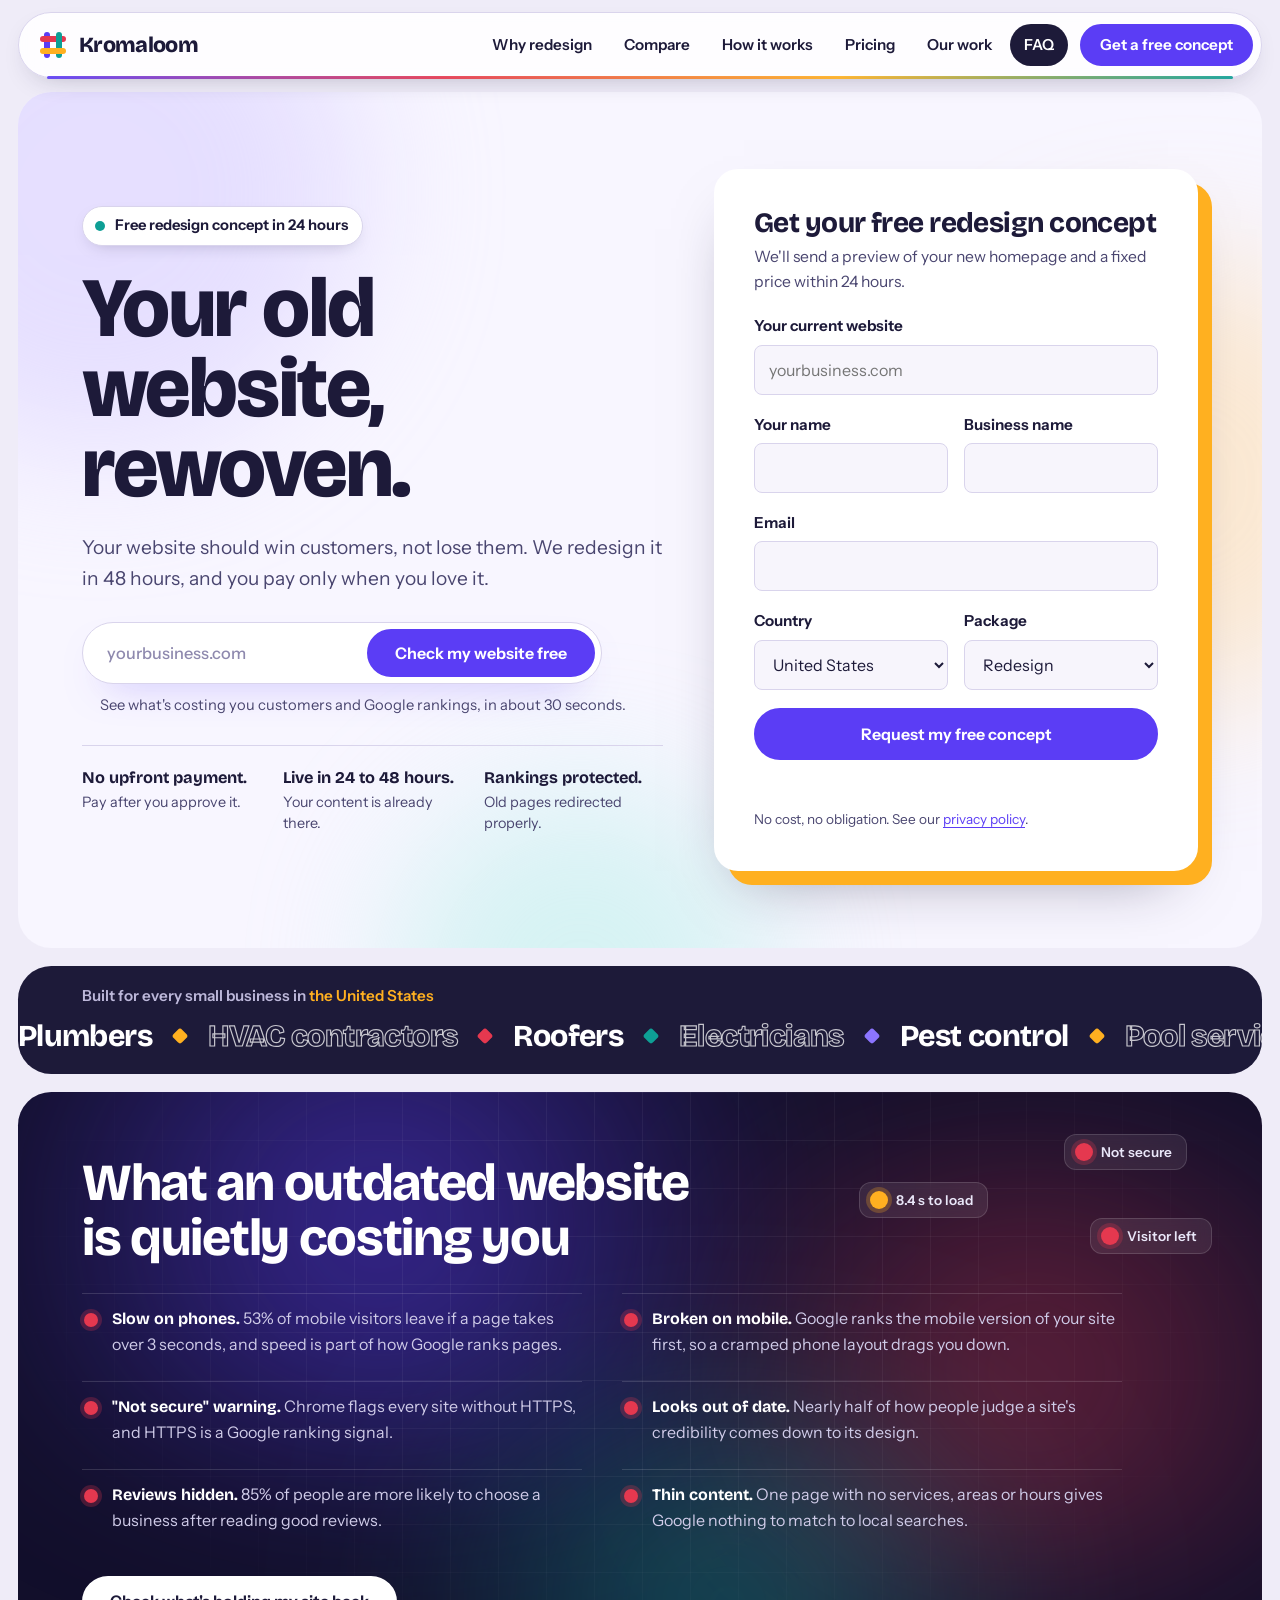
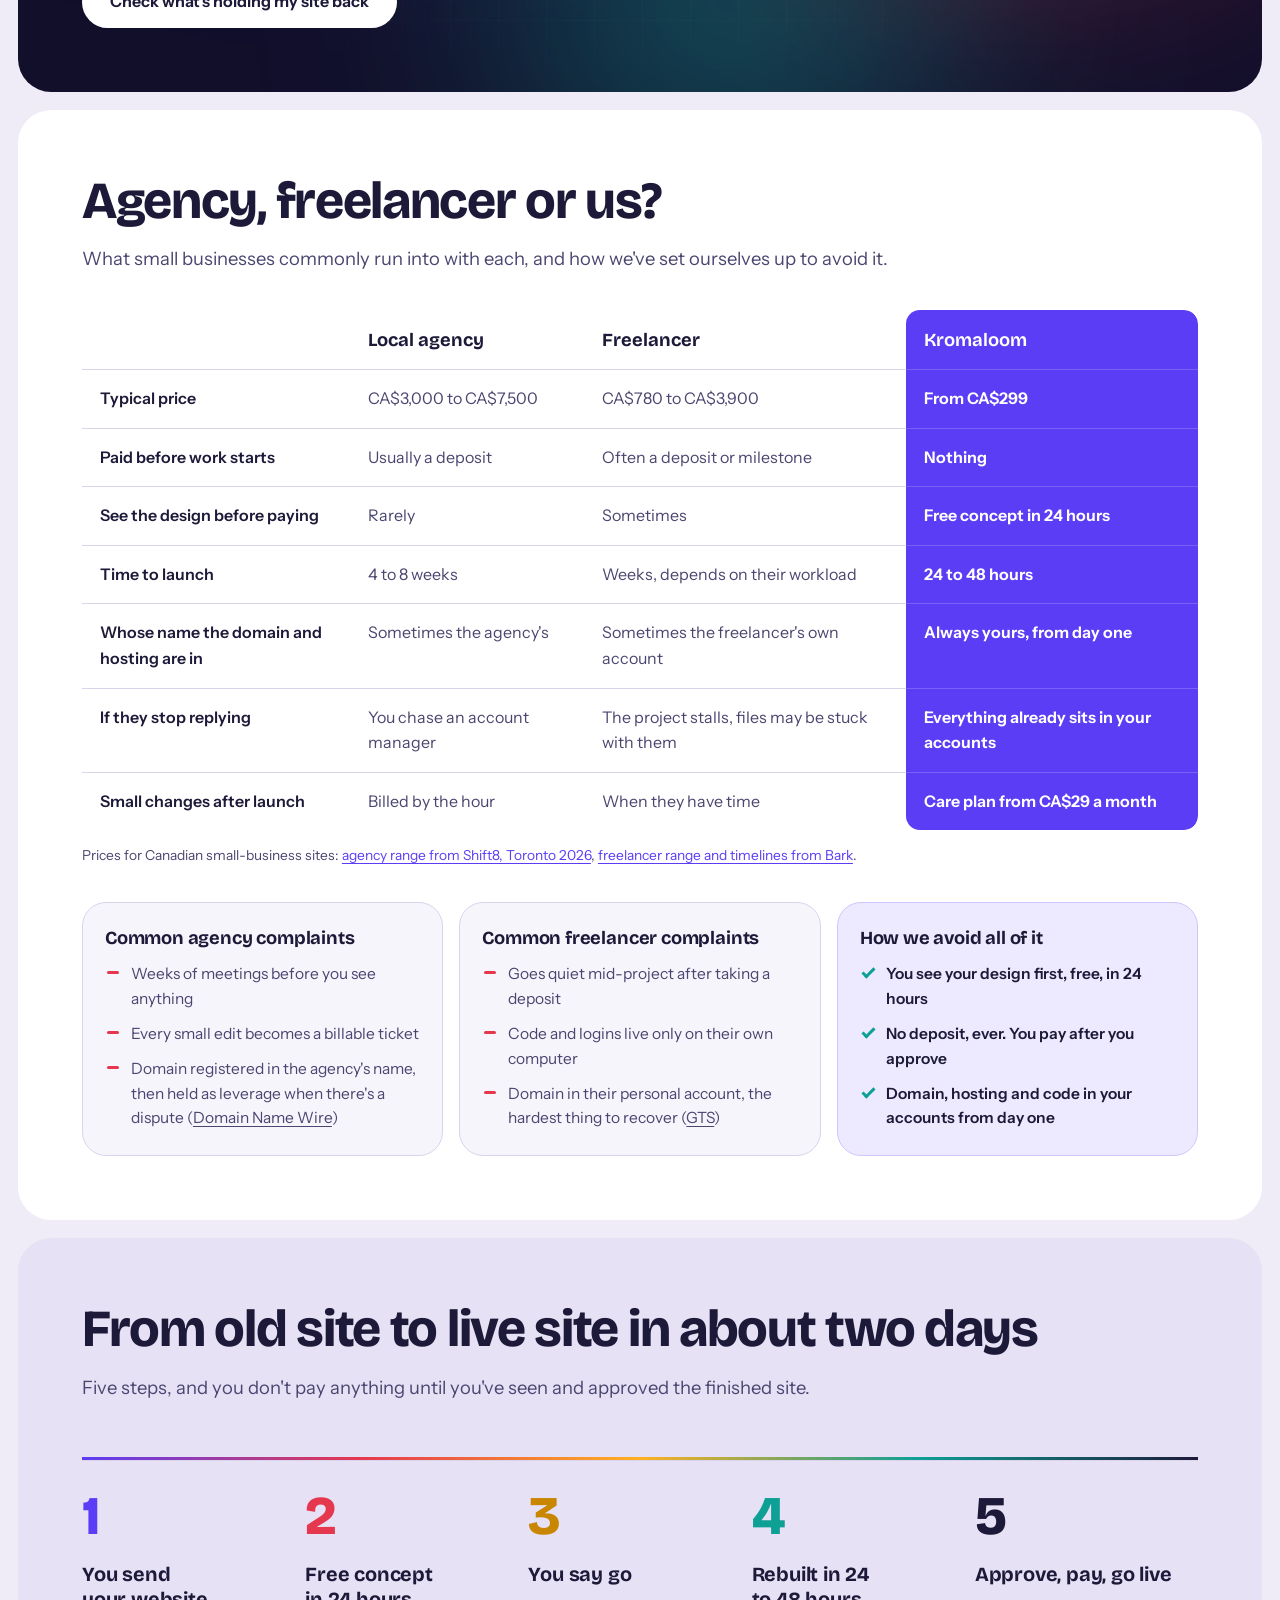
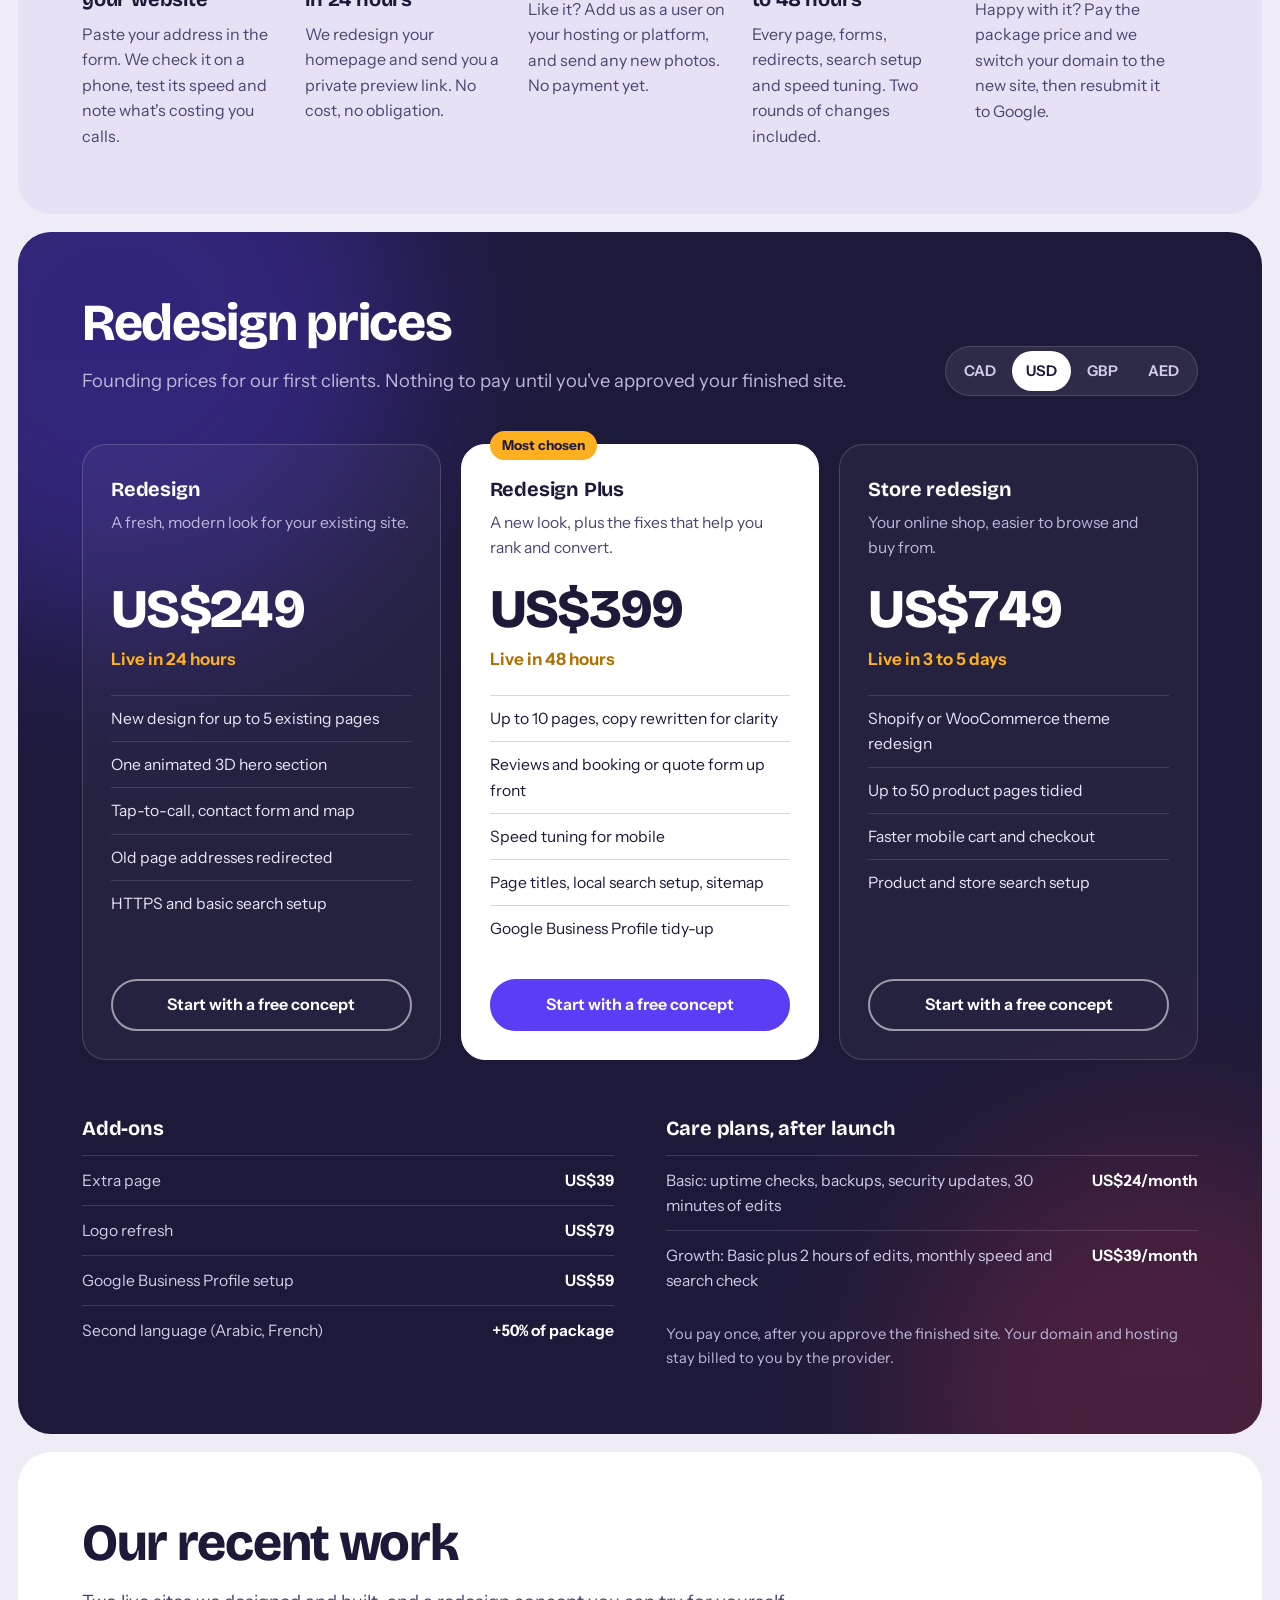
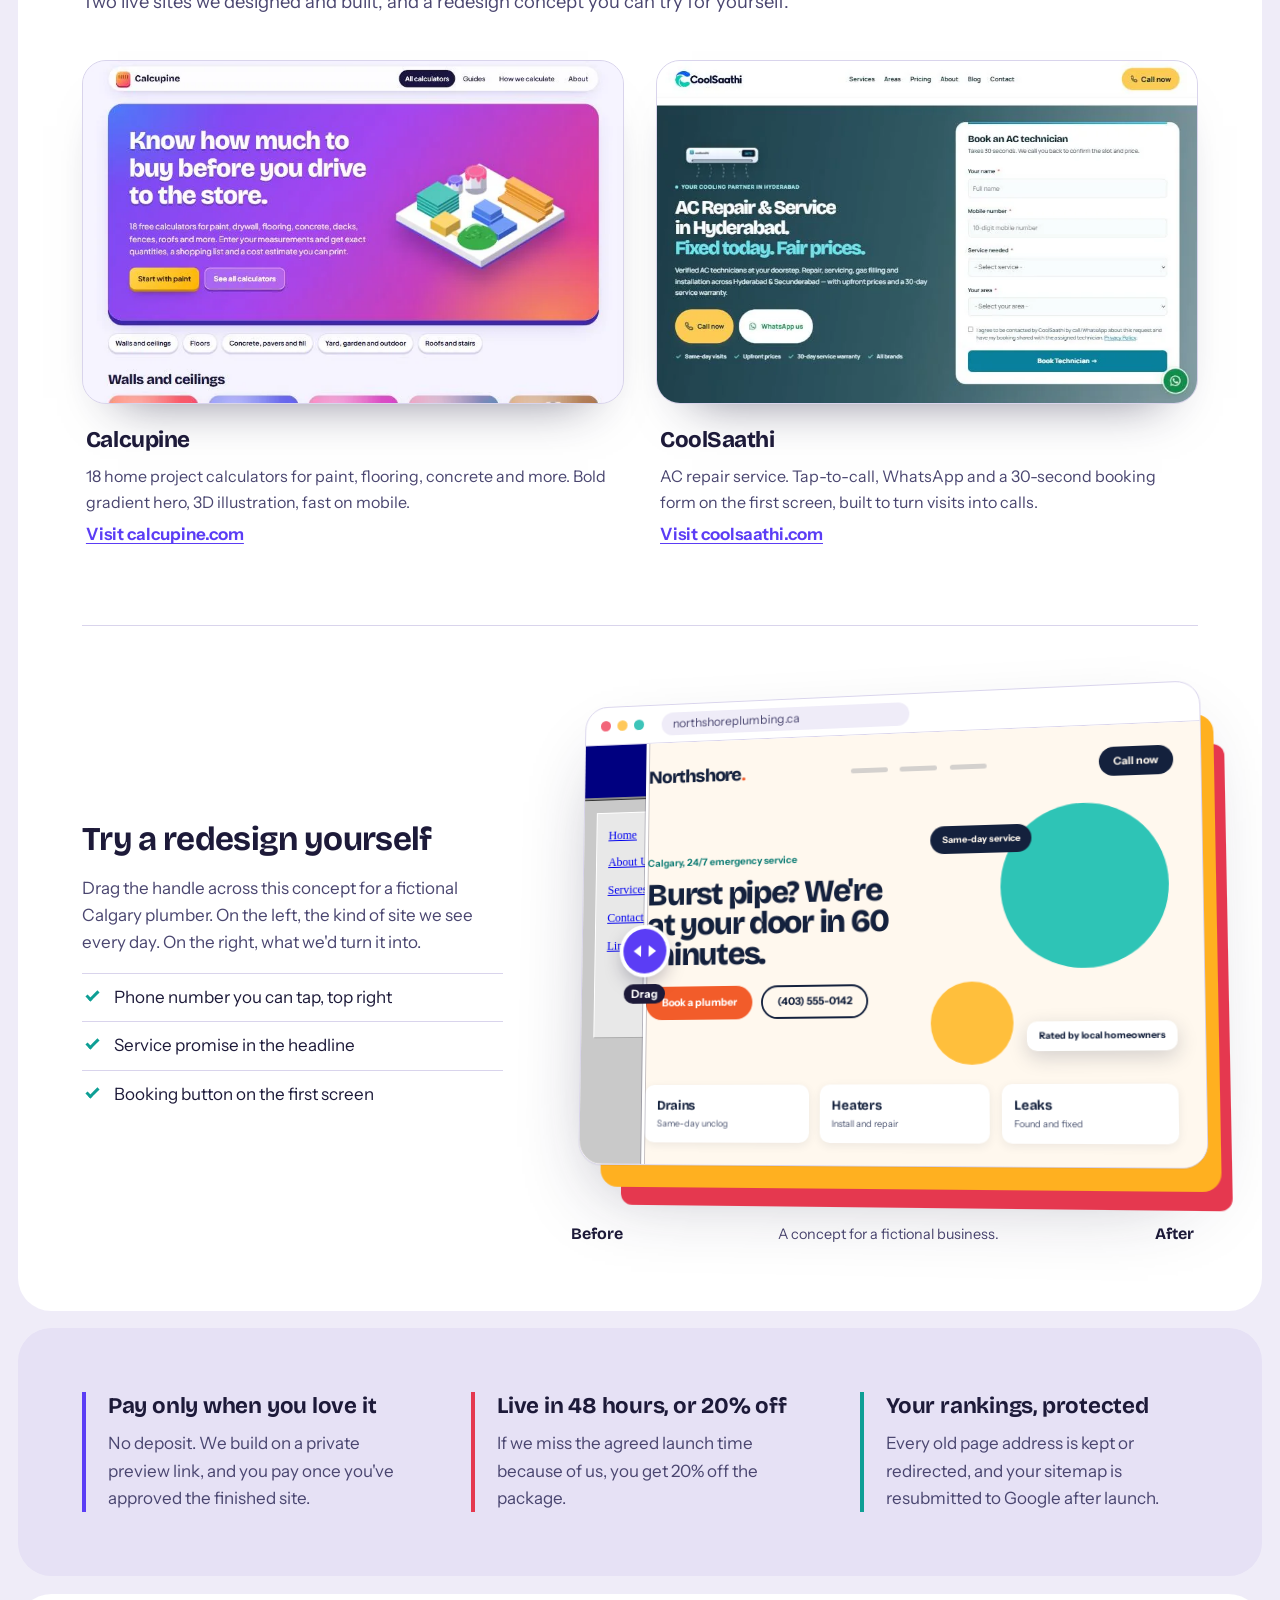
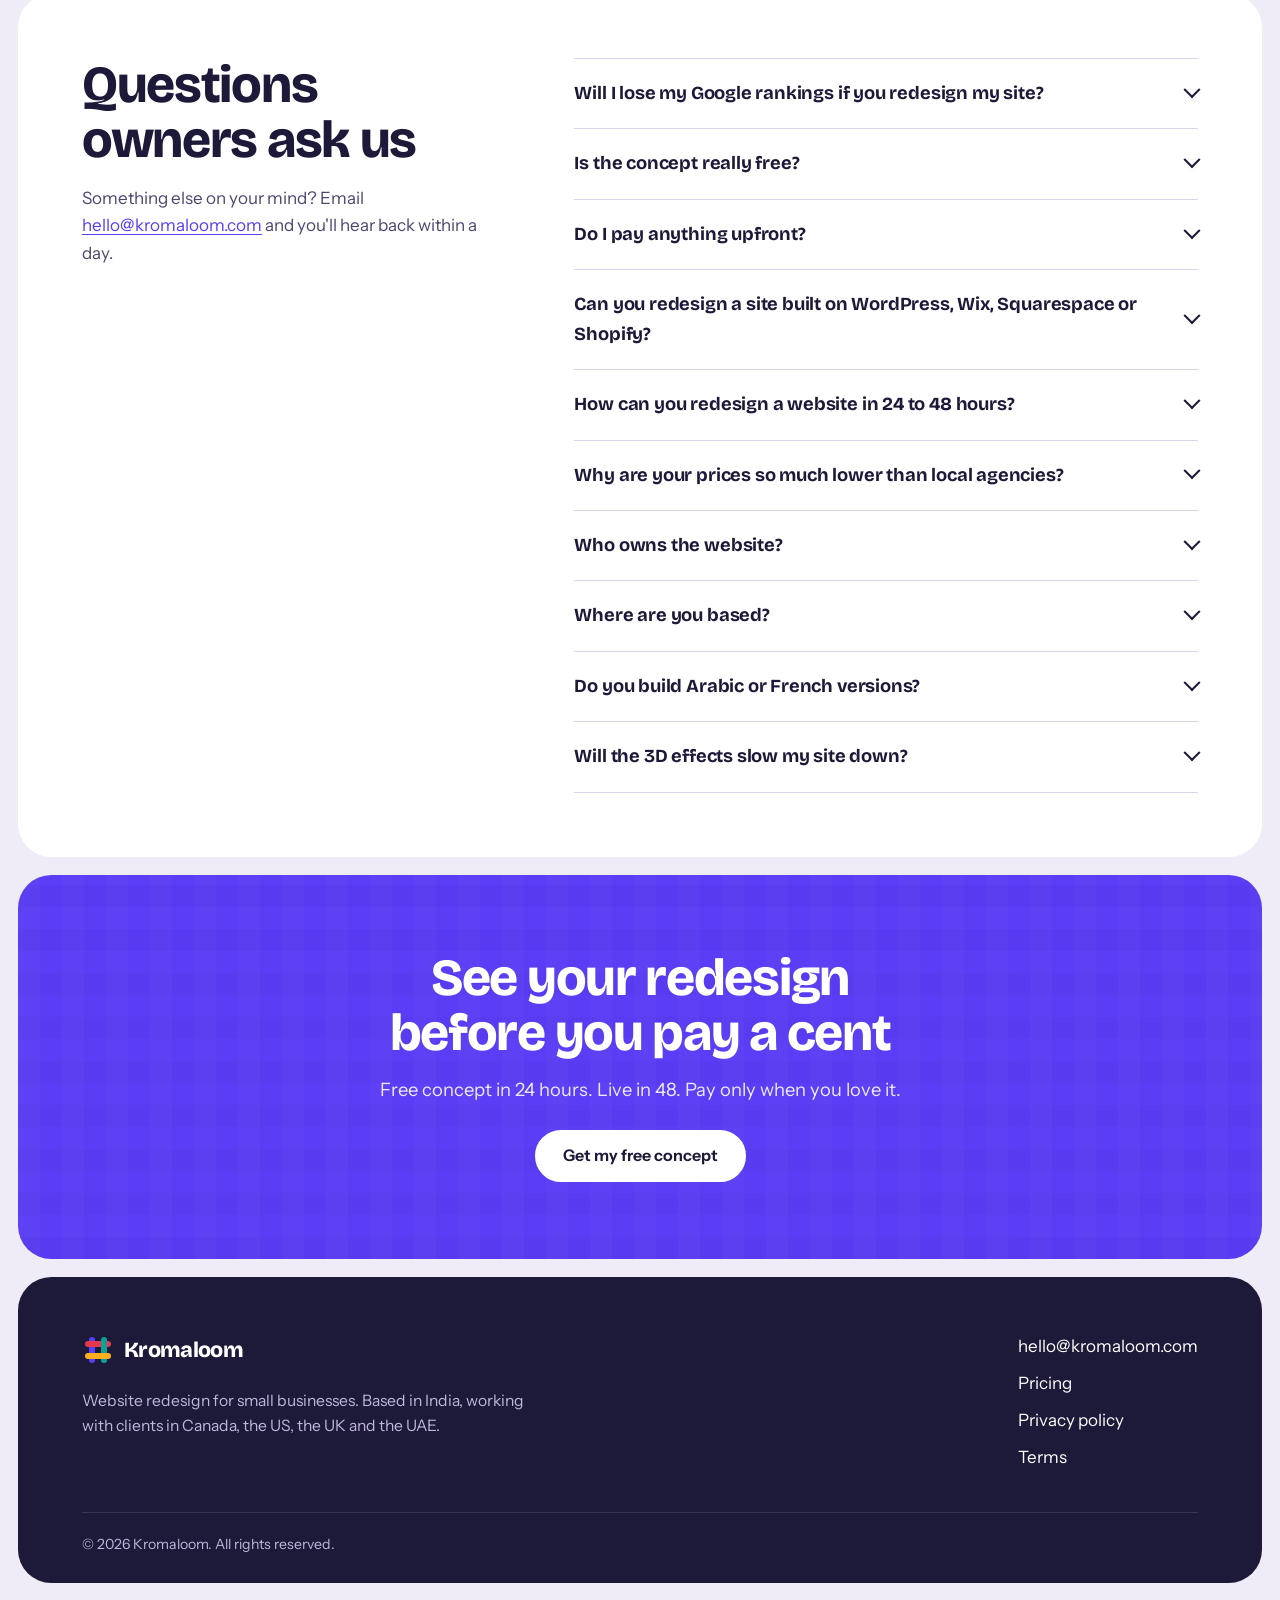
==== commit 7e75d706: "Hero form and free website checker; slimmer strip and pain points - Replace the 3D website wall with" ====
--- a/index.html
+++ b/index.html
@@ -112,20 +112,21 @@
   </header>
 
   <main id="main">
-    <!-- Card 1: hero -->
+    <!-- Card 1: hero with website checker and request form -->
     <section class="card card-hero" id="top">
       <div class="hero-glow" aria-hidden="true"><span></span><span></span><span></span></div>
       <div class="hero-grid">
         <div class="hero-copy">
           <p class="hero-kicker"><span class="pulse" aria-hidden="true"></span>Free redesign concept in 24 hours</p>
           <h1>Your old website, rewoven.</h1>
-          <p class="lede">We turn dated small-business websites into fast, good-looking sites that Google can rank and customers can use. See your redesign before you spend a cent.</p>
-
-          <form class="starter" id="starter" action="#concept">
-            <label class="visually-hidden" for="starter-url">Your current website address</label>
-            <input id="starter-url" name="website" type="text" inputmode="url" autocomplete="url" placeholder="yourbusiness.com">
-            <button class="btn" type="submit">Show me my redesign</button>
+          <p class="lede">Your website should win customers, not lose them. We redesign it in 48 hours, and you pay only when you love it.</p>
+
+          <form class="starter" id="checker" action="#report" novalidate>
+            <label class="visually-hidden" for="checker-url">Your website address</label>
+            <input id="checker-url" name="url" type="text" inputmode="url" autocomplete="url" placeholder="yourbusiness.com" required>
+            <button class="btn" type="submit">Check my website free</button>
           </form>
+          <p class="starter-note">See what's costing you customers and Google rankings, in about 30 seconds.</p>
 
           <ul class="assurances">
             <li><b>No upfront payment.</b> Pay after you approve it.</li>
@@ -133,33 +134,88 @@
             <li><b>Rankings protected.</b> Old pages redirected properly.</li>
           </ul>
         </div>
-        <div class="hero-visual">
-          <div class="wall" aria-hidden="true"><div class="wall-tilt">
-<div class="wall-col c1"><div class="wall-run"><div class="wcard" style="--d:-0.0s"><div class="w-old v1"><p class="o-banner">Welcome to Our Plumbing Website!!</p><div class="o-body"><p class="o-side"><u></u><u></u><u></u><u></u></p><p class="o-main"><b>Plumbing Services</b><i style="width:92%"></i><i style="width:80%"></i><i style="width:88%"></i><i style="width:60%"></i><span class="o-img"></span></p></div></div><div class="w-new" style="--bg:#FFF8EE;--ink:#14213D;--a1:#F25C2A;--a2:#2EC4B6"><p class="n-nav"><b>Northside</b><i></i><i></i><span>Book</span></p><p class="n-h">Burst pipe? We&#x27;re there in 60 min.</p><span class="n-cta">Book a plumber</span><span class="n-shape s1"></span><span class="n-shape s2"></span><span class="n-chip">Plumbing</span></div><span class="w-tag"><b>Before</b><b>After</b></span></div><div class="wcard" style="--d:-1.9s"><div class="w-old v2"><p class="o-h">Bakery Home Page</p><span class="o-rainbow"></span><p class="o-center"><i style="width:92%"></i><i style="width:80%"></i><i style="width:88%"></i><i style="width:60%"></i></p><span class="o-under">Under construction</span></div><div class="w-new" style="--bg:#FFF1E6;--ink:#4A2511;--a1:#E07A5F;--a2:#F2CC8F"><p class="n-nav"><b>Crumb &amp; Co</b><i></i><i></i><span>Order</span></p><p class="n-h">Fresh bread before 7 am.</p><span class="n-cta">Order for pickup</span><span class="n-shape s1"></span><span class="n-shape s2"></span><span class="n-chip">Bakery</span></div><span class="w-tag"><b>Before</b><b>After</b></span></div><div class="wcard" style="--d:-3.8s"><div class="w-old v4"><p class="o-h">Family Dentistry - Est. 1994</p><div class="o-body"><span class="o-img"></span><p class="o-main"><i style="width:92%"></i><i style="width:80%"></i><i style="width:88%"></i><i style="width:60%"></i></p></div><p class="o-foot">Copyright 2008 | Home | Contact</p></div><div class="w-new" style="--bg:#EEF6FF;--ink:#0B2545;--a1:#3A86FF;--a2:#8EE3C8"><p class="n-nav"><b>Brightbite</b><i></i><i></i><span>Book</span></p><p class="n-h">Gentle dentistry, booked online.</p><span class="n-cta">Book a check-up</span><span class="n-shape s1"></span><span class="n-shape s2"></span><span class="n-chip">Dental clinic</span></div><span class="w-tag"><b>Before</b><b>After</b></span></div><div class="wcard" style="--d:-5.7s"><div class="w-old v3"><p class="o-marq">~*~ Salon &amp; Spa ~*~</p><p class="o-center"><i style="width:92%"></i><i style="width:80%"></i><i style="width:88%"></i><i style="width:60%"></i></p><span class="o-img"></span><span class="o-count">00010391</span></div><div class="w-new" style="--bg:#FCE8EE;--ink:#3D1027;--a1:#C2185B;--a2:#F8B4C8"><p class="n-nav"><b>Velvet</b><i></i><i></i><span>Book</span></p><p class="n-h">Your best hair day, booked in a tap.</p><span class="n-cta">Book a stylist</span><span class="n-shape s1"></span><span class="n-shape s2"></span><span class="n-chip">Hair salon</span></div><span class="w-tag"><b>Before</b><b>After</b></span></div><div class="wcard" style="--d:-0.0s"><div class="w-old v1"><p class="o-banner">Welcome to Our Plumbing Website!!</p><div class="o-body"><p class="o-side"><u></u><u></u><u></u><u></u></p><p class="o-main"><b>Plumbing Services</b><i style="width:92%"></i><i style="width:80%"></i><i style="width:88%"></i><i style="width:60%"></i><span class="o-img"></span></p></div></div><div class="w-new" style="--bg:#FFF8EE;--ink:#14213D;--a1:#F25C2A;--a2:#2EC4B6"><p class="n-nav"><b>Northside</b><i></i><i></i><span>Book</span></p><p class="n-h">Burst pipe? We&#x27;re there in 60 min.</p><span class="n-cta">Book a plumber</span><span class="n-shape s1"></span><span class="n-shape s2"></span><span class="n-chip">Plumbing</span></div><span class="w-tag"><b>Before</b><b>After</b></span></div><div class="wcard" style="--d:-1.9s"><div class="w-old v2"><p class="o-h">Bakery Home Page</p><span class="o-rainbow"></span><p class="o-center"><i style="width:92%"></i><i style="width:80%"></i><i style="width:88%"></i><i style="width:60%"></i></p><span class="o-under">Under construction</span></div><div class="w-new" style="--bg:#FFF1E6;--ink:#4A2511;--a1:#E07A5F;--a2:#F2CC8F"><p class="n-nav"><b>Crumb &amp; Co</b><i></i><i></i><span>Order</span></p><p class="n-h">Fresh bread before 7 am.</p><span class="n-cta">Order for pickup</span><span class="n-shape s1"></span><span class="n-shape s2"></span><span class="n-chip">Bakery</span></div><span class="w-tag"><b>Before</b><b>After</b></span></div><div class="wcard" style="--d:-3.8s"><div class="w-old v4"><p class="o-h">Family Dentistry - Est. 1994</p><div class="o-body"><span class="o-img"></span><p class="o-main"><i style="width:92%"></i><i style="width:80%"></i><i style="width:88%"></i><i style="width:60%"></i></p></div><p class="o-foot">Copyright 2008 | Home | Contact</p></div><div class="w-new" style="--bg:#EEF6FF;--ink:#0B2545;--a1:#3A86FF;--a2:#8EE3C8"><p class="n-nav"><b>Brightbite</b><i></i><i></i><span>Book</span></p><p class="n-h">Gentle dentistry, booked online.</p><span class="n-cta">Book a check-up</span><span class="n-shape s1"></span><span class="n-shape s2"></span><span class="n-chip">Dental clinic</span></div><span class="w-tag"><b>Before</b><b>After</b></span></div><div class="wcard" style="--d:-5.7s"><div class="w-old v3"><p class="o-marq">~*~ Salon &amp; Spa ~*~</p><p class="o-center"><i style="width:92%"></i><i style="width:80%"></i><i style="width:88%"></i><i style="width:60%"></i></p><span class="o-img"></span><span class="o-count">00010391</span></div><div class="w-new" style="--bg:#FCE8EE;--ink:#3D1027;--a1:#C2185B;--a2:#F8B4C8"><p class="n-nav"><b>Velvet</b><i></i><i></i><span>Book</span></p><p class="n-h">Your best hair day, booked in a tap.</p><span class="n-cta">Book a stylist</span><span class="n-shape s1"></span><span class="n-shape s2"></span><span class="n-chip">Hair salon</span></div><span class="w-tag"><b>Before</b><b>After</b></span></div></div></div>
-<div class="wall-col c2"><div class="wall-run"><div class="wcard" style="--d:-7.6s"><div class="w-old v1"><p class="o-banner">AUTO REPAIR - CALL US</p><div class="o-body"><p class="o-side"><u></u><u></u><u></u><u></u></p><p class="o-main"><b>Auto repair Services</b><i style="width:92%"></i><i style="width:80%"></i><i style="width:88%"></i><i style="width:60%"></i><span class="o-img"></span></p></div></div><div class="w-new" style="--bg:#F4F4F0;--ink:#1C1C1C;--a1:#FFB703;--a2:#219EBC"><p class="n-nav"><b>Gearhouse</b><i></i><i></i><span>Get</span></p><p class="n-h">Honest repairs. Same-day quotes.</p><span class="n-cta">Get a quote</span><span class="n-shape s1"></span><span class="n-shape s2"></span><span class="n-chip">Auto repair</span></div><span class="w-tag"><b>Before</b><b>After</b></span></div><div class="wcard" style="--d:-9.5s"><div class="w-old v2"><p class="o-h">Welcome to the Cafe</p><span class="o-rainbow"></span><p class="o-center"><i style="width:92%"></i><i style="width:80%"></i><i style="width:88%"></i><i style="width:60%"></i></p><span class="o-under">Under construction</span></div><div class="w-new" style="--bg:#E9F2EC;--ink:#163A2B;--a1:#2D6A4F;--a2:#F4A261"><p class="n-nav"><b>Fernleaf</b><i></i><i></i><span>See</span></p><p class="n-h">Coffee worth the detour.</p><span class="n-cta">See the menu</span><span class="n-shape s1"></span><span class="n-shape s2"></span><span class="n-chip">Café</span></div><span class="w-tag"><b>Before</b><b>After</b></span></div><div class="wcard" style="--d:-11.4s"><div class="w-old v4"><p class="o-h">Law Offices - Home</p><div class="o-body"><span class="o-img"></span><p class="o-main"><i style="width:92%"></i><i style="width:80%"></i><i style="width:88%"></i><i style="width:60%"></i></p></div><p class="o-foot">Copyright 2008 | Home | Contact</p></div><div class="w-new" style="--bg:#F3F1EC;--ink:#1B2A41;--a1:#B08D57;--a2:#324A5F"><p class="n-nav"><b>Harlow Law</b><i></i><i></i><span>Free</span></p><p class="n-h">Straight answers on your case.</p><span class="n-cta">Free consultation</span><span class="n-shape s1"></span><span class="n-shape s2"></span><span class="n-chip">Law office</span></div><span class="w-tag"><b>Before</b><b>After</b></span></div><div class="wcard" style="--d:-13.3s"><div class="w-old v1"><p class="o-banner">Lawn Care &amp; Landscaping</p><div class="o-body"><p class="o-side"><u></u><u></u><u></u><u></u></p><p class="o-main"><b>Landscaping Services</b><i style="width:92%"></i><i style="width:80%"></i><i style="width:88%"></i><i style="width:60%"></i><span class="o-img"></span></p></div></div><div class="w-new" style="--bg:#E8F5E9;--ink:#12372A;--a1:#2E8B57;--a2:#FFB020"><p class="n-nav"><b>Greenfold</b><i></i><i></i><span>Get</span></p><p class="n-h">Yards you&#x27;ll actually use.</p><span class="n-cta">Get an estimate</span><span class="n-shape s1"></span><span class="n-shape s2"></span><span class="n-chip">Landscaping</span></div><span class="w-tag"><b>Before</b><b>After</b></span></div><div class="wcard" style="--d:-7.6s"><div class="w-old v1"><p class="o-banner">AUTO REPAIR - CALL US</p><div class="o-body"><p class="o-side"><u></u><u></u><u></u><u></u></p><p class="o-main"><b>Auto repair Services</b><i style="width:92%"></i><i style="width:80%"></i><i style="width:88%"></i><i style="width:60%"></i><span class="o-img"></span></p></div></div><div class="w-new" style="--bg:#F4F4F0;--ink:#1C1C1C;--a1:#FFB703;--a2:#219EBC"><p class="n-nav"><b>Gearhouse</b><i></i><i></i><span>Get</span></p><p class="n-h">Honest repairs. Same-day quotes.</p><span class="n-cta">Get a quote</span><span class="n-shape s1"></span><span class="n-shape s2"></span><span class="n-chip">Auto repair</span></div><span class="w-tag"><b>Before</b><b>After</b></span></div><div class="wcard" style="--d:-9.5s"><div class="w-old v2"><p class="o-h">Welcome to the Cafe</p><span class="o-rainbow"></span><p class="o-center"><i style="width:92%"></i><i style="width:80%"></i><i style="width:88%"></i><i style="width:60%"></i></p><span class="o-under">Under construction</span></div><div class="w-new" style="--bg:#E9F2EC;--ink:#163A2B;--a1:#2D6A4F;--a2:#F4A261"><p class="n-nav"><b>Fernleaf</b><i></i><i></i><span>See</span></p><p class="n-h">Coffee worth the detour.</p><span class="n-cta">See the menu</span><span class="n-shape s1"></span><span class="n-shape s2"></span><span class="n-chip">Café</span></div><span class="w-tag"><b>Before</b><b>After</b></span></div><div class="wcard" style="--d:-11.4s"><div class="w-old v4"><p class="o-h">Law Offices - Home</p><div class="o-body"><span class="o-img"></span><p class="o-main"><i style="width:92%"></i><i style="width:80%"></i><i style="width:88%"></i><i style="width:60%"></i></p></div><p class="o-foot">Copyright 2008 | Home | Contact</p></div><div class="w-new" style="--bg:#F3F1EC;--ink:#1B2A41;--a1:#B08D57;--a2:#324A5F"><p class="n-nav"><b>Harlow Law</b><i></i><i></i><span>Free</span></p><p class="n-h">Straight answers on your case.</p><span class="n-cta">Free consultation</span><span class="n-shape s1"></span><span class="n-shape s2"></span><span class="n-chip">Law office</span></div><span class="w-tag"><b>Before</b><b>After</b></span></div><div class="wcard" style="--d:-13.3s"><div class="w-old v1"><p class="o-banner">Lawn Care &amp; Landscaping</p><div class="o-body"><p class="o-side"><u></u><u></u><u></u><u></u></p><p class="o-main"><b>Landscaping Services</b><i style="width:92%"></i><i style="width:80%"></i><i style="width:88%"></i><i style="width:60%"></i><span class="o-img"></span></p></div></div><div class="w-new" style="--bg:#E8F5E9;--ink:#12372A;--a1:#2E8B57;--a2:#FFB020"><p class="n-nav"><b>Greenfold</b><i></i><i></i><span>Get</span></p><p class="n-h">Yards you&#x27;ll actually use.</p><span class="n-cta">Get an estimate</span><span class="n-shape s1"></span><span class="n-shape s2"></span><span class="n-chip">Landscaping</span></div><span class="w-tag"><b>Before</b><b>After</b></span></div></div></div>
-<div class="wall-col c3"><div class="wall-run"><div class="wcard" style="--d:-15.2s"><div class="w-old v3"><p class="o-marq">GYM ** JOIN NOW **</p><p class="o-center"><i style="width:92%"></i><i style="width:80%"></i><i style="width:88%"></i><i style="width:60%"></i></p><span class="o-img"></span><span class="o-count">00014391</span></div><div class="w-new" style="--bg:#FFF0EB;--ink:#2B0F0A;--a1:#F0544F;--a2:#5B3DF5"><p class="n-nav"><b>Pulse</b><i></i><i></i><span>Book</span></p><p class="n-h">Your first class is on us.</p><span class="n-cta">Book a free class</span><span class="n-shape s1"></span><span class="n-shape s2"></span><span class="n-chip">Fitness studio</span></div><span class="w-tag"><b>Before</b><b>After</b></span></div><div class="wcard" style="--d:-17.1s"><div class="w-old v2"><p class="o-h">Flowers For All Occasions</p><span class="o-rainbow"></span><p class="o-center"><i style="width:92%"></i><i style="width:80%"></i><i style="width:88%"></i><i style="width:60%"></i></p><span class="o-under">Under construction</span></div><div class="w-new" style="--bg:#FFF0F5;--ink:#3A1B2A;--a1:#E5384F;--a2:#6BBF59"><p class="n-nav"><b>Petalry</b><i></i><i></i><span>Send</span></p><p class="n-h">Same-day flowers across town.</p><span class="n-cta">Send flowers</span><span class="n-shape s1"></span><span class="n-shape s2"></span><span class="n-chip">Florist</span></div><span class="w-tag"><b>Before</b><b>After</b></span></div><div class="wcard" style="--d:-19.0s"><div class="w-old v4"><p class="o-h">Tax &amp; Bookkeeping Services</p><div class="o-body"><span class="o-img"></span><p class="o-main"><i style="width:92%"></i><i style="width:80%"></i><i style="width:88%"></i><i style="width:60%"></i></p></div><p class="o-foot">Copyright 2008 | Home | Contact</p></div><div class="w-new" style="--bg:#EFF3FA;--ink:#14213D;--a1:#3D5A80;--a2:#EE6C4D"><p class="n-nav"><b>Ledgerly</b><i></i><i></i><span>Book</span></p><p class="n-h">Taxes done. Stress gone.</p><span class="n-cta">Book a call</span><span class="n-shape s1"></span><span class="n-shape s2"></span><span class="n-chip">Accountant</span></div><span class="w-tag"><b>Before</b><b>After</b></span></div><div class="wcard" style="--d:-20.9s"><div class="w-old v3"><p class="o-marq">Dog Grooming Home Page</p><p class="o-center"><i style="width:92%"></i><i style="width:80%"></i><i style="width:88%"></i><i style="width:60%"></i></p><span class="o-img"></span><span class="o-count">00012391</span></div><div class="w-new" style="--bg:#E6FAF7;--ink:#0B3D3A;--a1:#0E9F95;--a2:#FFB020"><p class="n-nav"><b>Wagwash</b><i></i><i></i><span>Book</span></p><p class="n-h">Happy dogs, clean coats.</p><span class="n-cta">Book a groom</span><span class="n-shape s1"></span><span class="n-shape s2"></span><span class="n-chip">Pet grooming</span></div><span class="w-tag"><b>Before</b><b>After</b></span></div><div class="wcard" style="--d:-15.2s"><div class="w-old v3"><p class="o-marq">GYM ** JOIN NOW **</p><p class="o-center"><i style="width:92%"></i><i style="width:80%"></i><i style="width:88%"></i><i style="width:60%"></i></p><span class="o-img"></span><span class="o-count">00014391</span></div><div class="w-new" style="--bg:#FFF0EB;--ink:#2B0F0A;--a1:#F0544F;--a2:#5B3DF5"><p class="n-nav"><b>Pulse</b><i></i><i></i><span>Book</span></p><p class="n-h">Your first class is on us.</p><span class="n-cta">Book a free class</span><span class="n-shape s1"></span><span class="n-shape s2"></span><span class="n-chip">Fitness studio</span></div><span class="w-tag"><b>Before</b><b>After</b></span></div><div class="wcard" style="--d:-17.1s"><div class="w-old v2"><p class="o-h">Flowers For All Occasions</p><span class="o-rainbow"></span><p class="o-center"><i style="width:92%"></i><i style="width:80%"></i><i style="width:88%"></i><i style="width:60%"></i></p><span class="o-under">Under construction</span></div><div class="w-new" style="--bg:#FFF0F5;--ink:#3A1B2A;--a1:#E5384F;--a2:#6BBF59"><p class="n-nav"><b>Petalry</b><i></i><i></i><span>Send</span></p><p class="n-h">Same-day flowers across town.</p><span class="n-cta">Send flowers</span><span class="n-shape s1"></span><span class="n-shape s2"></span><span class="n-chip">Florist</span></div><span class="w-tag"><b>Before</b><b>After</b></span></div><div class="wcard" style="--d:-19.0s"><div class="w-old v4"><p class="o-h">Tax &amp; Bookkeeping Services</p><div class="o-body"><span class="o-img"></span><p class="o-main"><i style="width:92%"></i><i style="width:80%"></i><i style="width:88%"></i><i style="width:60%"></i></p></div><p class="o-foot">Copyright 2008 | Home | Contact</p></div><div class="w-new" style="--bg:#EFF3FA;--ink:#14213D;--a1:#3D5A80;--a2:#EE6C4D"><p class="n-nav"><b>Ledgerly</b><i></i><i></i><span>Book</span></p><p class="n-h">Taxes done. Stress gone.</p><span class="n-cta">Book a call</span><span class="n-shape s1"></span><span class="n-shape s2"></span><span class="n-chip">Accountant</span></div><span class="w-tag"><b>Before</b><b>After</b></span></div><div class="wcard" style="--d:-20.9s"><div class="w-old v3"><p class="o-marq">Dog Grooming Home Page</p><p class="o-center"><i style="width:92%"></i><i style="width:80%"></i><i style="width:88%"></i><i style="width:60%"></i></p><span class="o-img"></span><span class="o-count">00012391</span></div><div class="w-new" style="--bg:#E6FAF7;--ink:#0B3D3A;--a1:#0E9F95;--a2:#FFB020"><p class="n-nav"><b>Wagwash</b><i></i><i></i><span>Book</span></p><p class="n-h">Happy dogs, clean coats.</p><span class="n-cta">Book a groom</span><span class="n-shape s1"></span><span class="n-shape s2"></span><span class="n-chip">Pet grooming</span></div><span class="w-tag"><b>Before</b><b>After</b></span></div></div></div>
-</div></div>
-          <p class="wall-caption">Typical redesigns we do, by trade. Illustrative examples.</p>
-        </div>
-      </div>
-    </section>
-
-    <!-- Strip: every small business, by country -->
+
+        <div class="hero-form" id="concept">
+          <form class="concept-form" id="concept-form" action="api/concept" method="post" novalidate>
+            <h2 class="form-title">Get your free redesign concept</h2>
+            <p class="form-sub">We'll send a preview of your new homepage and a fixed price within 24 hours.</p>
+            <div class="field">
+              <label for="f-site">Your current website</label>
+              <input id="f-site" name="website" type="text" inputmode="url" placeholder="yourbusiness.com">
+            </div>
+            <div class="field-row">
+              <div class="field">
+                <label for="f-name">Your name</label>
+                <input id="f-name" name="name" type="text" autocomplete="name" required>
+              </div>
+              <div class="field">
+                <label for="f-business">Business name</label>
+                <input id="f-business" name="business" type="text" autocomplete="organization" required>
+              </div>
+            </div>
+            <div class="field">
+              <label for="f-email">Email</label>
+              <input id="f-email" name="email" type="email" autocomplete="email" required>
+            </div>
+            <div class="field-row">
+              <div class="field">
+                <label for="f-country">Country</label>
+                <select id="f-country" name="country" required>
+                  <option value="Canada">Canada</option>
+                  <option value="United States">United States</option>
+                  <option value="United Kingdom">United Kingdom</option>
+                  <option value="United Arab Emirates">United Arab Emirates</option>
+                  <option value="Other">Somewhere else</option>
+                </select>
+              </div>
+              <div class="field">
+                <label for="f-plan">Package</label>
+                <select id="f-plan" name="plan">
+                  <option value="Redesign">Redesign</option>
+                  <option value="Redesign Plus">Redesign Plus</option>
+                  <option value="Store redesign">Store redesign</option>
+                  <option value="Not sure yet">Not sure yet</option>
+                </select>
+              </div>
+            </div>
+            <input type="hidden" id="f-notes" name="notes" value="">
+            <div class="hp" aria-hidden="true">
+              <label for="f-company">Leave this empty</label>
+              <input id="f-company" name="company" type="text" tabindex="-1" autocomplete="off">
+            </div>
+            <button class="btn btn-block" type="submit">Request my free concept</button>
+            <p class="form-status" id="form-status" role="status" aria-live="polite"></p>
+            <p class="form-legal">No cost, no obligation. See our <a href="privacy.html">privacy policy</a>.</p>
+          </form>
+        </div>
+      </div>
+
+      <div class="report" id="report" hidden>
+        <div class="report-head">
+          <div>
+            <p class="report-label">Website check</p>
+            <h2 class="report-title" id="report-title">Checking your website…</h2>
+            <p class="report-sub" id="report-sub"></p>
+          </div>
+          <button class="btn btn-ghost btn-small" type="button" id="report-close">Close report</button>
+        </div>
+        <div class="report-progress" id="report-progress">
+          <span class="bar"><i></i></span>
+          <ol class="report-steps">
+            <li>Loading your homepage</li>
+            <li>Testing speed on a phone</li>
+            <li>Checking Google search basics</li>
+            <li>Looking at how customers contact you</li>
+          </ol>
+        </div>
+        <div class="report-body" id="report-body"></div>
+      </div>
+    </section>
+
+    <!-- Strip: every small business, auto country -->
     <section class="card card-trades" id="trades" aria-labelledby="trades-title">
-      <div class="trades-head">
-        <h2 id="trades-title">Built for every small business in <span id="market-name">Canada</span></h2>
-        <div class="market" role="group" aria-label="Choose your country">
-          <button type="button" data-market="CA" aria-pressed="true">Canada</button>
-          <button type="button" data-market="US" aria-pressed="false">United States</button>
-          <button type="button" data-market="UK" aria-pressed="false">United Kingdom</button>
-          <button type="button" data-market="AE" aria-pressed="false">UAE</button>
-        </div>
-      </div>
-      <div class="trades-rows" aria-hidden="true">
-        <div class="trades-row"><div class="trades-track" id="trades-a"></div></div>
-        <div class="trades-row reverse"><div class="trades-track" id="trades-b"></div></div>
-      </div>
-      <p class="trades-list" id="trades-list">Plumbers, electricians, HVAC and furnace pros, roofers, snow removal crews, landscapers, general contractors, painters, movers, cleaners, auto repair shops, dentists, physiotherapists, chiropractors, massage therapists, optometrists, hair salons, barbers, nail and lash studios, spas, cafés, restaurants, bakeries, food trucks, breweries, florists, pet groomers, daycares, tutors, driving schools, fitness studios, yoga studios, accountants, bookkeepers, lawyers, notaries, real estate agents, mortgage brokers, insurance brokers, photographers, wedding planners, boutiques, gift shops, farm stands and cottage rentals.</p>
+      <h2 id="trades-title" class="trades-title">Built for every small business in <span id="market-name">Canada</span></h2>
+      <div class="trades-row" aria-hidden="true"><div class="trades-track" id="trades-a"></div></div>
     </section>
 
     <!-- Card 2: pain points -->
@@ -168,63 +224,19 @@
       <div class="toasts" aria-hidden="true">
         <span class="toast t1"><i class="t-warn"></i>Not secure</span>
         <span class="toast t2"><i class="t-slow"></i>8.4 s to load</span>
-        <span class="toast t3"><i class="t-warn"></i>Text too small to read</span>
-        <span class="toast t4"><i class="t-slow"></i>Visitor left</span>
+        <span class="toast t3"><i class="t-warn"></i>Visitor left</span>
       </div>
       <div class="pain-inner">
         <h2>What an outdated website is quietly costing you</h2>
-        <p class="section-lede">Every one of these turns visitors away, and several of them also count against you on Google.</p>
-        <div class="pain-grid">
-          <article class="pain">
-            <h3>It loads slowly on phones</h3>
-            <p class="pain-stat"><b>53%</b> of mobile visitors leave a page that takes more than 3 seconds to load.</p>
-            <dl>
-              <dt>On Google</dt><dd>Loading speed is part of Google's page experience signals, through Core Web Vitals.</dd>
-            </dl>
-            <p class="pain-src">Sources: <a href="https://www.marketingdive.com/news/google-53-of-mobile-users-abandon-sites-that-take-over-3-seconds-to-load/426070/" rel="noopener" target="_blank">Google, The Need for Mobile Speed, 2016</a>, <a href="https://goo.gle/page-exp" rel="noopener" target="_blank">Google Search Central</a></p>
-          </article>
-          <article class="pain">
-            <h3>It breaks on mobile</h3>
-            <p class="pain-stat">Google now looks at the <b>mobile version</b> of your site first when it decides where you rank.</p>
-            <dl>
-              <dt>On Google</dt><dd>If your phone layout is cramped or missing content, that is the version Google judges.</dd>
-            </dl>
-            <p class="pain-src">Source: <a href="https://developers.google.com/search/blog/2023/10/mobile-first-is-here?hl=en" rel="noopener" target="_blank">Google Search Central, mobile-first indexing, 2023</a></p>
-          </article>
-          <article class="pain">
-            <h3>Browsers call it "Not secure"</h3>
-            <p class="pain-stat">Since <b>2018</b>, Chrome has labelled every page without HTTPS as "Not secure" next to your address.</p>
-            <dl>
-              <dt>On Google</dt><dd>HTTPS is one of the page experience signals Google uses alongside mobile-friendliness.</dd>
-            </dl>
-            <p class="pain-src">Sources: <a href="https://searchengineland.com/tomorrow-chrome-starts-telling-users-http-sites-are-not-secure-302481/" rel="noopener" target="_blank">Search Engine Land</a>, <a href="https://goo.gle/page-exp" rel="noopener" target="_blank">Google Search Central</a></p>
-          </article>
-          <article class="pain">
-            <h3>It looks out of date</h3>
-            <p class="pain-stat">In a Stanford study, <b>46.1%</b> of comments about whether a site was credible were about its visual design.</p>
-            <dl>
-              <dt>For your customers</dt><dd>A tired design makes a good business look closed, cheap or careless before anyone reads a word.</dd>
-            </dl>
-            <p class="pain-src">Source: <a href="https://www.leanlabs.com/faq/b2b-websites/how-do-buyers-judge-a-companys-legitimacy-based-on-website-design" rel="noopener" target="_blank">Stanford web credibility research, via Lean Labs</a></p>
-          </article>
-          <article class="pain">
-            <h3>Your reviews are hidden</h3>
-            <p class="pain-stat"><b>85%</b> of consumers are more likely to use a business after reading positive reviews.</p>
-            <dl>
-              <dt>For your customers</dt><dd>Old sites rarely show reviews at all, so the best proof you have never reaches the people deciding.</dd>
-            </dl>
-            <p class="pain-src">Source: <a href="https://www.pinmeto.com/news/brightlocal-local-consumer-review-survey-2026/" rel="noopener" target="_blank">BrightLocal Local Consumer Review Survey 2026</a></p>
-          </article>
-          <article class="pain">
-            <h3>Google can't tell what you do</h3>
-            <p class="pain-stat">Google says great, relevant content still matters more than any design signal.</p>
-            <dl>
-              <dt>On Google</dt><dd>One thin page with no services, areas or hours gives Google nothing to match to local searches like "plumber near me".</dd>
-            </dl>
-            <p class="pain-src">Source: <a href="https://goo.gle/page-exp" rel="noopener" target="_blank">Google Search Central</a></p>
-          </article>
-        </div>
-        <a class="btn btn-onlight" href="#concept">Check what's holding my site back</a>
+        <ul class="pain-list">
+          <li><b>Slow on phones.</b> 53% of mobile visitors leave if a page takes over 3 seconds, and speed is part of how Google ranks pages.</li>
+          <li><b>Broken on mobile.</b> Google ranks the mobile version of your site first, so a cramped phone layout drags you down.</li>
+          <li><b>"Not secure" warning.</b> Chrome flags every site without HTTPS, and HTTPS is a Google ranking signal.</li>
+          <li><b>Looks out of date.</b> Nearly half of how people judge a site's credibility comes down to its design.</li>
+          <li><b>Reviews hidden.</b> 85% of people are more likely to choose a business after reading good reviews.</li>
+          <li><b>Thin content.</b> One page with no services, areas or hours gives Google nothing to match to local searches.</li>
+        </ul>
+        <a class="btn btn-onlight" href="#top" data-focus="checker-url">Check what's holding my site back</a>
       </div>
     </section>
 
@@ -572,72 +584,13 @@
       </div>
     </section>
 
-    <!-- Card 9: concept form -->
-    <section class="card card-concept" id="concept">
+    <!-- Card 9: closing call to action -->
+    <section class="card card-concept card-close">
       <div class="concept-weave" aria-hidden="true"></div>
-      <div class="concept-grid">
-        <div class="concept-copy">
-          <h2>Get a free redesign concept of your homepage</h2>
-          <p>Send us your current website. Within 24 hours we'll send you a preview of your redesigned homepage and a fixed price.</p>
-          <ul class="concept-list">
-            <li>No cost and no obligation</li>
-            <li>No payment until you approve the finished site</li>
-            <li>A real person replies, not a sales sequence</li>
-          </ul>
-          <p class="concept-alt">Prefer email? Write to <a href="mailto:hello@kromaloom.com">hello@kromaloom.com</a>.</p>
-        </div>
-        <form class="concept-form" id="concept-form" action="api/concept" method="post" novalidate>
-          <div class="field">
-            <label for="f-site">Your current website</label>
-            <input id="f-site" name="website" type="text" inputmode="url" placeholder="yourbusiness.com">
-          </div>
-          <div class="field-row">
-            <div class="field">
-              <label for="f-name">Your name</label>
-              <input id="f-name" name="name" type="text" autocomplete="name" required>
-            </div>
-            <div class="field">
-              <label for="f-business">Business name</label>
-              <input id="f-business" name="business" type="text" autocomplete="organization" required>
-            </div>
-          </div>
-          <div class="field">
-            <label for="f-email">Email</label>
-            <input id="f-email" name="email" type="email" autocomplete="email" required>
-          </div>
-          <div class="field-row">
-            <div class="field">
-              <label for="f-country">Country</label>
-              <select id="f-country" name="country" required>
-                <option value="Canada">Canada</option>
-                <option value="United States">United States</option>
-                <option value="United Kingdom">United Kingdom</option>
-                <option value="United Arab Emirates">United Arab Emirates</option>
-                <option value="Other">Somewhere else</option>
-              </select>
-            </div>
-            <div class="field">
-              <label for="f-plan">Package</label>
-              <select id="f-plan" name="plan">
-                <option value="Redesign">Redesign</option>
-                <option value="Redesign Plus">Redesign Plus</option>
-                <option value="Store redesign">Store redesign</option>
-                <option value="Not sure yet">Not sure yet</option>
-              </select>
-            </div>
-          </div>
-          <div class="field">
-            <label for="f-notes">What bothers you most about your current site? <span class="optional">(optional)</span></label>
-            <textarea id="f-notes" name="notes" rows="3"></textarea>
-          </div>
-          <div class="hp" aria-hidden="true">
-            <label for="f-company">Leave this empty</label>
-            <input id="f-company" name="company" type="text" tabindex="-1" autocomplete="off">
-          </div>
-          <button class="btn btn-block" type="submit">Request my free concept</button>
-          <p class="form-status" id="form-status" role="status" aria-live="polite"></p>
-          <p class="form-legal">We'll only use your details to send your concept and reply to you. See our <a href="privacy.html">privacy policy</a>.</p>
-        </form>
+      <div class="close-inner">
+        <h2>See your redesign before you pay a cent</h2>
+        <p>Free concept in 24 hours. Live in 48. Pay only when you love it.</p>
+        <a class="btn btn-onlight" href="#concept" data-focus="f-site">Get my free concept</a>
       </div>
     </section>
   </main>
--- a/assets/css/style.css
+++ b/assets/css/style.css
@@ -44,7 +44,7 @@
 
 *, *::before, *::after { box-sizing: border-box; }
 html { scroll-behavior: smooth; -webkit-text-size-adjust: 100%; }
-section[id] { scroll-margin-top: 96px; }
+section[id], .report { scroll-margin-top: 96px; }
 @media (prefers-reduced-motion: reduce) { html { scroll-behavior: auto; } }
 
 body {
@@ -175,7 +175,7 @@
 
 /* ---------- Card 1: hero ---------- */
 .card-hero { background: #F8F6FF; padding-block: clamp(40px, 6vw, 80px); }
-.hero-grid { display: grid; grid-template-columns: minmax(0, 5fr) minmax(0, 6fr); gap: clamp(28px, 4vw, 56px); align-items: center; }
+.hero-grid { display: grid; grid-template-columns: minmax(0, 6fr) minmax(0, 5fr); gap: clamp(28px, 4vw, 56px); align-items: center; }
 .hero-glow { position: absolute; inset: 0; z-index: -1; pointer-events: none; }
 .hero-glow span { position: absolute; border-radius: 50%; filter: blur(70px); opacity: .5; animation: drift 22s ease-in-out infinite alternate; }
 .hero-glow span:nth-child(1) { width: 520px; height: 520px; left: -180px; top: -160px; background: #D3C8FF; }
@@ -220,144 +220,77 @@
 }
 .assurances b { display: block; color: var(--ink); font-family: var(--display); font-size: 1.02rem; font-weight: 700; margin-bottom: 2px; }
 
-/* The website wall: three columns of mini sites drifting, each rewoven from before to after */
-.hero-visual { position: relative; min-width: 0; }
-.wall {
-  position: relative; height: clamp(440px, 46vw, 600px);
-  perspective: 1600px;
-  -webkit-mask-image: linear-gradient(to bottom, transparent 0, #000 12%, #000 88%, transparent 100%);
-  mask-image: linear-gradient(to bottom, transparent 0, #000 12%, #000 88%, transparent 100%);
-}
-.wall-tilt {
-  position: absolute; inset: -12% -6%;
-  display: grid; grid-template-columns: repeat(3, 1fr); gap: 16px;
-  transform: rotateX(16deg) rotateY(-14deg) rotateZ(4deg);
-  transform-style: preserve-3d;
-}
-.wall-col { overflow: visible; }
-.wall-run { display: flex; flex-direction: column; gap: 16px; animation: climb 46s linear infinite; }
-.wall-col.c2 .wall-run { animation-direction: reverse; animation-duration: 54s; }
-.wall-col.c3 .wall-run { animation-duration: 40s; }
-.wall:hover .wall-run { animation-play-state: paused; }
-@keyframes climb { from { transform: translateY(0); } to { transform: translateY(calc(-50% - 8px)); } }
-
-.wcard {
-  position: relative; flex: none;
-  aspect-ratio: 4 / 3.1;
-  border-radius: 14px; overflow: hidden;
-  background: #ccc;
-  box-shadow: 0 1px 0 rgba(255,255,255,.6) inset, 0 22px 40px -22px rgba(29,26,57,.55);
-  container-type: inline-size;
-  border: 1px solid rgba(29,26,57,.12);
-}
-.wcard > div { position: absolute; inset: 0; }
-.wcard p { margin: 0; }
-
-/* Before variants */
-.w-old { font-family: "Times New Roman", Times, serif; color: #111; }
-.w-old i { display: block; height: 2.6cqw; margin: 0 0 2.6cqw; background: currentColor; opacity: .28; border-radius: 1px; }
-.w-old .o-img { display: block; border: .6cqw dashed #9a9a9a; background: #e6e6e6; }
-.v1 { background: #c8c8c8; }
-.v1 .o-banner { background: #000080; color: #ffff00; font-weight: bold; font-size: 5.4cqw; text-align: center; padding: 3.4cqw 2cqw; border-bottom: 1cqw ridge #888; white-space: nowrap; overflow: hidden; }
-.v1 .o-body { display: grid; grid-template-columns: 28% 1fr; gap: 3cqw; padding: 3cqw; }
-.v1 .o-side { display: grid; gap: 3cqw; background: #e8e8e8; border: .6cqw outset #fff; padding: 3cqw; }
-.v1 .o-side u { display: block; height: 2.6cqw; background: #0000ee; opacity: .7; }
-.v1 .o-main { background: #fff; border: .6cqw inset #999; padding: 3cqw; color: #333; }
-.v1 .o-main b { display: block; color: #800000; font-size: 4.6cqw; margin-bottom: 2.4cqw; }
-.v1 .o-main .o-img { height: 12cqw; }
-.v2 { background: #fff; color: #222; text-align: center; padding: 4cqw 6cqw; font-family: "Comic Sans MS", "Comic Neue", "Chalkboard SE", cursive; }
-.v2 .o-h { color: #d00; font-size: 6.4cqw; font-weight: bold; text-decoration: underline; }
-.v2 .o-rainbow { display: block; height: 1.4cqw; margin: 3cqw 0; background: linear-gradient(90deg, red, orange, yellow, green, blue, violet); }
-.v2 .o-center i { margin-inline: auto; }
-.v2 .o-under { display: inline-block; margin-top: 3cqw; padding: 1.6cqw 3cqw; font: bold 3.6cqw Arial, sans-serif; color: #000;
-  background: repeating-linear-gradient(-45deg, #ffd400 0 3cqw, #111 3cqw 6cqw); text-shadow: 0 0 3px #ffd400, 0 0 3px #ffd400; }
-.v3 { background: #0b0b18; color: #39ff88; padding: 4cqw; text-align: center; font-family: "Courier New", monospace;
-  background-image: radial-gradient(#26264a 1px, transparent 1.4px); background-size: 4cqw 4cqw; }
-.v3 .o-marq { font-size: 5.6cqw; font-weight: bold; color: #ff3cf2; letter-spacing: .1em; margin-bottom: 4cqw; white-space: nowrap; overflow: hidden; }
-.v3 .o-center i { margin-inline: auto; background: #39ff88; }
-.v3 .o-img { height: 14cqw; margin: 2cqw 10cqw; border-color: #39ff88; background: #111133; }
-.v3 .o-count { display: inline-block; margin-top: 3cqw; background: #000; border: .5cqw solid #39ff88; padding: .8cqw 2cqw; font-size: 3.4cqw; }
-.v4 { background: #efe6cf; color: #4a3a22; padding: 4cqw; font-family: Georgia, "Times New Roman", serif; }
-.v4 .o-h { font-size: 5.8cqw; color: #5b3b12; border-bottom: .6cqw double #8a6a3a; padding-bottom: 2cqw; margin-bottom: 3cqw; white-space: nowrap; overflow: hidden; text-overflow: ellipsis; }
-.v4 .o-body { display: grid; grid-template-columns: 34% 1fr; gap: 4cqw; }
-.v4 .o-img { height: 26cqw; border-style: solid; border-color: #b9a77f; background: #d8cba8; }
-.v4 .o-foot { margin-top: 4cqw !important; font-size: 3cqw; color: #7a6a4a; text-align: center; }
-
-/* After layer: wipes in from the left, holds, then wipes out */
-.w-new {
-  background: var(--bg); color: var(--ink);
-  font-family: var(--body);
-  padding: 4.6cqw 5.4cqw;
-  clip-path: inset(0 100% 0 0);
-  animation: reweave 12s cubic-bezier(.65,0,.35,1) infinite;
-  animation-delay: var(--d, 0s);
-}
-.w-new::after {
-  content: ""; position: absolute; top: 0; bottom: 0; right: 0; width: 1.2cqw;
-  background: linear-gradient(var(--a1), var(--a2));
-}
-@keyframes reweave {
-  0%, 8% { clip-path: inset(0 100% 0 0); }
-  22%, 78% { clip-path: inset(0 0 0 0); }
-  92%, 100% { clip-path: inset(0 0 0 100%); }
-}
-.n-nav { display: flex; align-items: center; gap: 2.6cqw; margin-bottom: 6.5cqw !important; }
-.n-nav b { font-family: var(--display); font-size: 4.8cqw; letter-spacing: -0.03em; margin-right: auto; }
-.n-nav i { width: 9cqw; height: 1.6cqw; border-radius: 2cqw; background: var(--ink); opacity: .2; }
-.n-nav span { font-size: 3cqw; font-weight: 700; padding: 1.6cqw 3.4cqw; border-radius: 99px; background: var(--ink); color: var(--bg); }
-.n-h { position: relative; z-index: 1; font-family: var(--display); font-weight: 800; font-size: 8.6cqw; line-height: .98; letter-spacing: -0.035em; max-width: 64%; margin-bottom: 5cqw !important; }
-.n-cta { position: relative; z-index: 1; display: inline-block; font-size: 3.4cqw; font-weight: 700; padding: 2.2cqw 4.4cqw; border-radius: 99px; background: var(--a1); color: #fff; }
-.n-shape { position: absolute; border-radius: 50%; }
-.n-shape.s1 { width: 38cqw; height: 38cqw; right: -6cqw; bottom: -6cqw; background: var(--a1); opacity: .9; }
-.n-shape.s2 { width: 18cqw; height: 18cqw; right: 26cqw; bottom: 10cqw; background: var(--a2); }
-.n-chip { position: absolute; z-index: 1; right: 5cqw; top: 20cqw; font-size: 3cqw; font-weight: 700; padding: 1.4cqw 2.8cqw; border-radius: 99px; background: #fff; color: var(--ink); box-shadow: 0 1cqw 3cqw rgba(0,0,0,.15); }
-
-.w-tag {
-  position: absolute; left: 3cqw; bottom: 3cqw; z-index: 2;
-  display: grid; font: 700 3.2cqw var(--body); color: #fff;
-}
-.w-tag b { grid-area: 1 / 1; padding: 1cqw 2.6cqw; border-radius: 99px; background: rgba(20,18,40,.82); animation: tagA 12s steps(1) infinite; animation-delay: var(--d, 0s); }
-.w-tag b + b { background: var(--violet); animation-name: tagB; }
-@keyframes tagA { 0%, 14% { opacity: 1; } 15%, 84% { opacity: 0; } 85%, 100% { opacity: 1; } }
-@keyframes tagB { 0%, 14% { opacity: 0; } 15%, 84% { opacity: 1; } 85%, 100% { opacity: 0; } }
-
-.wall-caption { margin: 14px 0 0; text-align: center; font-size: .85rem; color: var(--ink-2); }
-
-/* ---------- Strip: every small business, by country ---------- */
-.card-trades {
-  background: var(--ink); color: var(--white);
-  padding: clamp(32px, 4vw, 52px) 0 clamp(28px, 3.5vw, 44px);
-}
-.trades-head { display: flex; align-items: end; justify-content: space-between; gap: 20px 32px; flex-wrap: wrap; padding: 0 var(--card-pad); }
-.card-trades h2 { color: var(--white); font-size: clamp(1.7rem, 3.4vw, 2.7rem); max-width: 18em; }
-.card-trades h2 span { color: var(--saffron); }
-.market {
-  display: inline-flex; flex-wrap: wrap; padding: 4px; gap: 2px;
-  border-radius: 999px; background: rgba(255,255,255,.08); border: 1px solid rgba(255,255,255,.16);
-}
-.market button {
-  min-height: 40px; padding: 0 16px; border: 0; border-radius: 999px; cursor: pointer;
-  background: transparent; color: #CFCBE8; font: 650 .92rem var(--body);
-  transition: background-color .15s ease, color .15s ease;
-}
-.market button:hover { color: var(--white); }
-.market button[aria-pressed="true"] { background: var(--saffron); color: var(--ink); }
-.trades-rows { margin-top: clamp(24px, 3vw, 36px); display: grid; gap: 10px; }
+/* ---------- Strip: every small business, one row ---------- */
+.card-trades { background: var(--ink); color: var(--white); padding: 22px 0 20px; }
+.trades-title { padding: 0 var(--card-pad); margin-bottom: 14px; color: #BDB8DA; font-family: var(--body); font-size: .95rem; font-weight: 600; letter-spacing: 0; }
+.trades-title span { color: var(--saffron); }
 .trades-row { overflow: hidden; }
-.trades-track { display: flex; width: max-content; animation: marquee 60s linear infinite; }
-.trades-row.reverse .trades-track { animation-direction: reverse; animation-duration: 70s; }
+.trades-track { display: flex; width: max-content; animation: marquee 70s linear infinite; }
 .card-trades:hover .trades-track { animation-play-state: paused; }
 .trades-track span {
   display: inline-flex; align-items: center; gap: 22px; padding-right: 22px;
-  font-family: var(--display); font-weight: 750; font-size: clamp(1.5rem, 3.4vw, 2.6rem); letter-spacing: -0.025em; white-space: nowrap; line-height: 1.15;
-}
-.trades-track span:nth-child(even) { color: transparent; -webkit-text-stroke: 1.4px rgba(255,255,255,.75); }
-.trades-track span::after { content: ""; width: 14px; height: 14px; border-radius: 4px; background: var(--saffron); transform: rotate(45deg); }
+  font-family: var(--display); font-weight: 750; font-size: clamp(1.3rem, 2.4vw, 1.9rem); letter-spacing: -0.02em; white-space: nowrap; line-height: 1.2;
+}
+.trades-track span:nth-child(even) { color: transparent; -webkit-text-stroke: 1.2px rgba(255,255,255,.75); }
+.trades-track span::after { content: ""; width: 12px; height: 12px; border-radius: 3px; background: var(--saffron); transform: rotate(45deg); }
 .trades-track span:nth-child(4n+2)::after { background: var(--madder); }
 .trades-track span:nth-child(4n+3)::after { background: var(--teal); }
 .trades-track span:nth-child(4n)::after { background: #8C75FF; }
 @keyframes marquee { from { transform: translateX(0); } to { transform: translateX(-50%); } }
-.trades-list { margin: clamp(20px, 2.6vw, 30px) 0 0; padding: 0 var(--card-pad); font-size: .92rem; color: #A9A4CC; max-width: 1100px; }
+
+
+/* Hero form */
+.hero-form { min-width: 0; }
+.hero-form .concept-form { box-shadow: 14px 14px 0 var(--saffron), 0 30px 60px -30px rgba(29,26,57,.5); }
+.form-title { font-size: clamp(1.4rem, 2.2vw, 1.75rem); letter-spacing: -0.02em; margin-bottom: 6px; }
+.form-sub { color: var(--ink-2); font-size: .98rem; margin-bottom: 20px !important; }
+.starter-note { margin: 10px 0 0 18px; font-size: .92rem; color: var(--ink-2); }
+
+/* Website check report */
+.report { margin-top: clamp(28px, 4vw, 44px); padding: clamp(22px, 3vw, 36px); border-radius: var(--r-lg); background: var(--white); border: 1.5px solid var(--line); box-shadow: 0 30px 60px -40px rgba(29,26,57,.5); }
+.report-head { display: flex; justify-content: space-between; align-items: start; gap: 16px; flex-wrap: wrap; }
+.report-label { margin: 0 0 4px; font-weight: 700; font-size: .85rem; color: var(--violet); }
+.report-title { font-size: clamp(1.4rem, 2.6vw, 2rem); letter-spacing: -0.02em; overflow-wrap: anywhere; }
+.report-sub { color: var(--ink-2); margin: 8px 0 0; max-width: 46em; }
+.report-progress { margin-top: 22px; }
+.report-progress .bar { display: block; height: 8px; border-radius: 99px; background: var(--paper-2); overflow: hidden; }
+.report-progress .bar i { display: block; height: 100%; width: 35%; border-radius: 99px; background: linear-gradient(90deg, var(--violet), var(--madder), var(--saffron), var(--teal)); animation: scan 1.6s ease-in-out infinite; }
+@keyframes scan { 0% { transform: translateX(-100%); } 100% { transform: translateX(300%); } }
+.report-steps { list-style: none; margin: 16px 0 0; padding: 0; display: grid; grid-template-columns: repeat(4, minmax(0, 1fr)); gap: 10px; font-size: .9rem; color: var(--ink-2); }
+.report-steps li { padding-left: 22px; position: relative; }
+.report-steps li::before { content: ""; position: absolute; left: 0; top: 6px; width: 12px; height: 12px; border-radius: 50%; border: 2px solid var(--line); }
+.report-steps li.is-done { color: var(--ink); }
+.report-steps li.is-done::before { background: var(--teal); border-color: var(--teal); }
+.report-steps li.is-active::before { border-color: var(--violet); animation: ping 1.4s ease-out infinite; }
+.scores { display: grid; grid-template-columns: repeat(4, minmax(0, 1fr)); gap: 14px; margin-top: 24px; }
+.score { display: flex; align-items: center; gap: 14px; padding: 14px; border-radius: var(--r-md); background: #F7F5FC; border: 1px solid var(--line); }
+.dial { --v: 0; --c: var(--teal); position: relative; width: 58px; height: 58px; flex: none; border-radius: 50%; background: conic-gradient(var(--c) calc(var(--v) * 1%), var(--paper-2) 0); }
+.dial::after { content: ""; position: absolute; inset: 6px; border-radius: 50%; background: #F7F5FC; }
+.dial b { position: absolute; inset: 0; z-index: 1; display: grid; place-items: center; font-family: var(--display); font-size: 1.15rem; font-weight: 800; }
+.score span { font-weight: 650; font-size: .95rem; line-height: 1.3; }
+.score small { display: block; font-weight: 400; color: var(--ink-2); font-size: .8rem; }
+.summary-line { margin: 22px 0 0; font-weight: 600; }
+.issues { display: grid; grid-template-columns: repeat(2, minmax(0, 1fr)); gap: 12px; margin-top: 16px; }
+.issue { padding: 16px 18px; border-radius: var(--r-md); border: 1px solid var(--line); background: var(--white); border-left: 4px solid var(--madder); }
+.issue.ok { border-left-color: var(--teal); }
+.issue h4 { margin: 0 0 4px; font-family: var(--display); font-size: 1.02rem; font-weight: 700; display: flex; gap: 8px; align-items: baseline; flex-wrap: wrap; }
+.issue h4 em { font-style: normal; font-family: var(--body); font-size: .75rem; font-weight: 700; padding: 2px 8px; border-radius: 99px; background: #FDE6EA; color: #A8192E; }
+.issue.ok h4 em { background: #DDF5F2; color: #0B6F68; }
+.issue p { margin: 0; font-size: .93rem; color: var(--ink-2); overflow-wrap: anywhere; }
+.issue .fix { margin-top: 8px; color: var(--ink); }
+.issue .fix::before { content: "Our fix: "; font-weight: 700; color: var(--violet); }
+.passed { margin-top: 18px; }
+.passed summary { cursor: pointer; font-weight: 650; color: var(--ink-2); }
+.passed .issues { margin-top: 12px; }
+.report-cta { display: flex; align-items: center; justify-content: space-between; gap: 16px; flex-wrap: wrap; margin-top: 26px; padding: 20px 22px; border-radius: var(--r-md); background: var(--violet); color: var(--white); }
+.report-cta p { margin: 0; font-weight: 600; max-width: 40em; }
+.report-note { margin-top: 12px; font-size: .82rem; color: var(--ink-2); }
+.report-error { margin-top: 18px; padding: 16px 18px; border-radius: var(--r-md); background: #FDE6EA; color: #7A1222; }
+
+/* Closing call to action */
+.card-close { text-align: center; padding-block: clamp(48px, 6vw, 80px); }
+.close-inner { max-width: 640px; margin: 0 auto; }
+.close-inner p { font-size: 1.15rem; margin: 14px 0 26px; color: #EEE9FF; }
 
 /* ---------- Card 2: pain points, dark with aurora ---------- */
 .card-pain { background: #120F2B; color: #E9E6F8; }
@@ -394,22 +327,12 @@
 .toast.t3 { right: 4%; top: 21%; animation-delay: -5s; }
 .toast.t4 { left: 46%; top: 5%; animation-delay: -7s; }
 @keyframes float { 0%, 100% { transform: translateY(0); opacity: .9; } 50% { transform: translateY(-10px); opacity: 1; } }
-.pain-inner > h2 { max-width: 14em; }
-.pain-grid { display: grid; grid-template-columns: repeat(3, minmax(0, 1fr)); gap: 16px; margin: 44px 0 36px; }
-.pain {
-  display: flex; flex-direction: column;
-  padding: 24px 22px 20px; border-radius: var(--r-lg);
-  background: rgba(255,255,255,.06); border: 1px solid rgba(255,255,255,.12);
-  backdrop-filter: blur(8px); -webkit-backdrop-filter: blur(8px);
-}
-.pain h3 { font-size: 1.2rem; margin-bottom: 12px; }
-.pain-stat { color: #DCD7F5; font-size: 1rem; }
-.pain-stat b { font-family: var(--display); font-weight: 800; color: var(--saffron); font-size: 1.15em; }
-.pain dl { margin: 6px 0 14px; padding-top: 12px; border-top: 1px solid rgba(255,255,255,.12); flex: 1; }
-.pain dt { font-weight: 700; font-size: .85rem; color: #9FE6DE; margin-bottom: 4px; }
-.pain dd { margin: 0; font-size: .95rem; color: #CFCBE8; }
-.pain-src { font-size: .78rem; color: #9C97C0; }
-.pain-src a { color: #CFC6FF; }
+.pain-inner > h2 { max-width: 16em; }
+.card-pain { padding-block: clamp(40px, 5vw, 64px); }
+.pain-list { list-style: none; margin: 28px 0 30px; padding: 0; display: grid; grid-template-columns: repeat(2, minmax(0, 1fr)); gap: 12px 40px; max-width: 1040px; }
+.pain-list li { position: relative; padding: 12px 0 12px 30px; border-top: 1px solid rgba(255,255,255,.14); color: #CFCBE8; font-size: 1rem; }
+.pain-list li::before { content: ""; position: absolute; left: 2px; top: 19px; width: 14px; height: 14px; border-radius: 50%; background: var(--madder); box-shadow: 0 0 0 4px rgba(229,56,79,.25); }
+.pain-list b { color: var(--white); font-family: var(--display); font-weight: 700; }
 
 /* ---------- Card 3: comparison ---------- */
 .card-compare { background: var(--white); }
@@ -689,7 +612,8 @@
 }
 @media (max-width: 960px) {
   .hero-grid { grid-template-columns: 1fr; }
-  .wall { height: 420px; }
+  .scores, .report-steps { grid-template-columns: repeat(2, minmax(0, 1fr)); }
+  .issues { grid-template-columns: 1fr; }
   .faq-wrap, .concept-grid, .try { grid-template-columns: 1fr; }
   .plans { grid-template-columns: 1fr; max-width: 520px; }
   .plan-for { min-height: 0; }
@@ -705,9 +629,11 @@
   .starter { border-radius: var(--r-md); flex-direction: column; padding: 8px; }
   .starter input { padding: 0 10px; }
   .starter .btn { width: 100%; }
-  .wall { height: 360px; }
-  .wall-tilt { grid-template-columns: repeat(2, 1fr); inset: -10% -4%; }
-  .wall-col.c3 { display: none; }
+  .pain-list { grid-template-columns: 1fr; }
+  .scores { grid-template-columns: 1fr 1fr; gap: 10px; }
+  .dial { width: 48px; height: 48px; }
+  .report-steps { grid-template-columns: 1fr; }
+  .hero-form .concept-form { box-shadow: 10px 10px 0 var(--saffron); }
   .pain-grid, .work-grid { grid-template-columns: 1fr; }
   .toast { display: none; }
   .steps { grid-template-columns: 1fr; }
@@ -731,8 +657,7 @@
 @media (prefers-reduced-motion: reduce) {
   *, *::before, *::after { transition-duration: .01ms !important; }
   .hero-glow span, .ink-glow span, .aurora span, .toast, .concept-weave, .pulse::after,
-  .compare-handle span, .trades-track, .steps::before, .wall-run { animation: none !important; }
-  .w-new { animation: none !important; clip-path: inset(0 0 0 50%); }
-  .w-tag b { animation: none !important; opacity: 0; }
-  .trades-rows { display: none; }
-}
+  .compare-handle span, .trades-track, .steps::before { animation: none !important; }
+  .report-progress .bar i { animation: none !important; width: 100%; }
+  .trades-track { flex-wrap: wrap; width: auto; }
+}
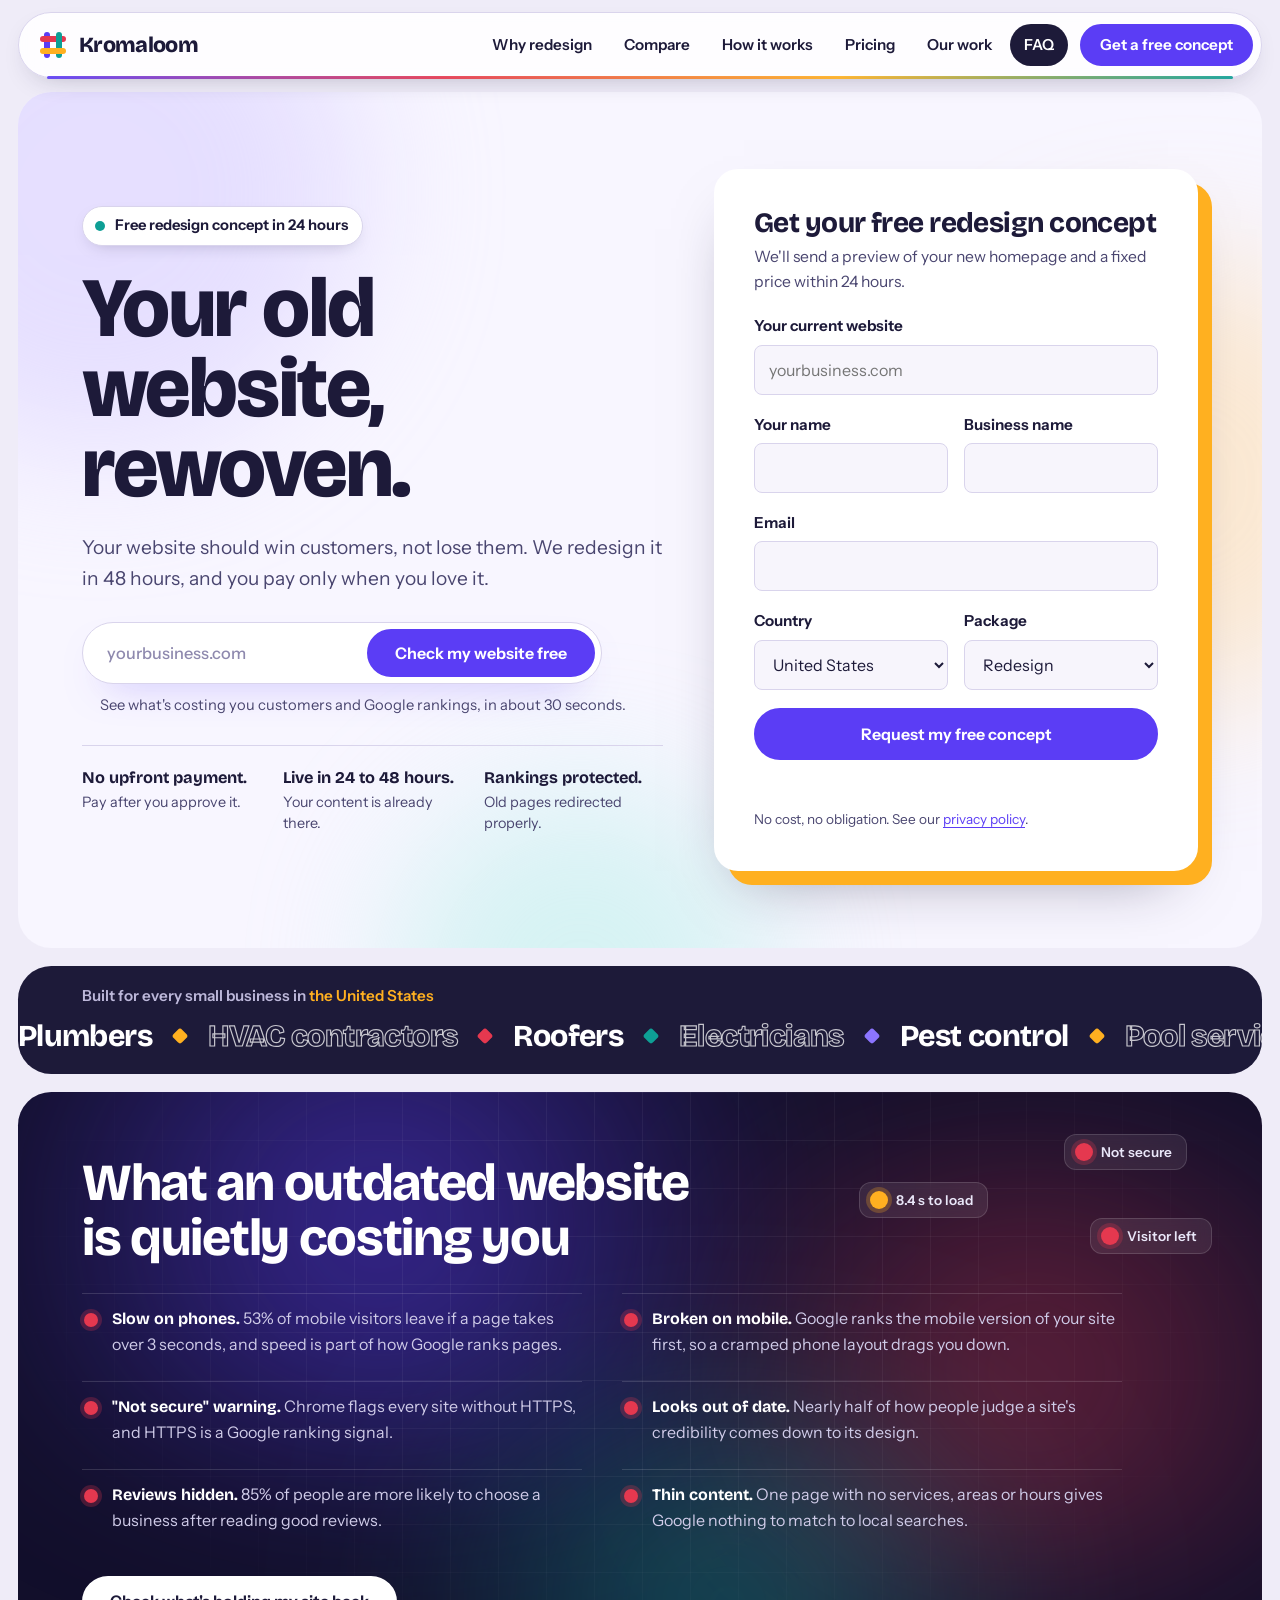
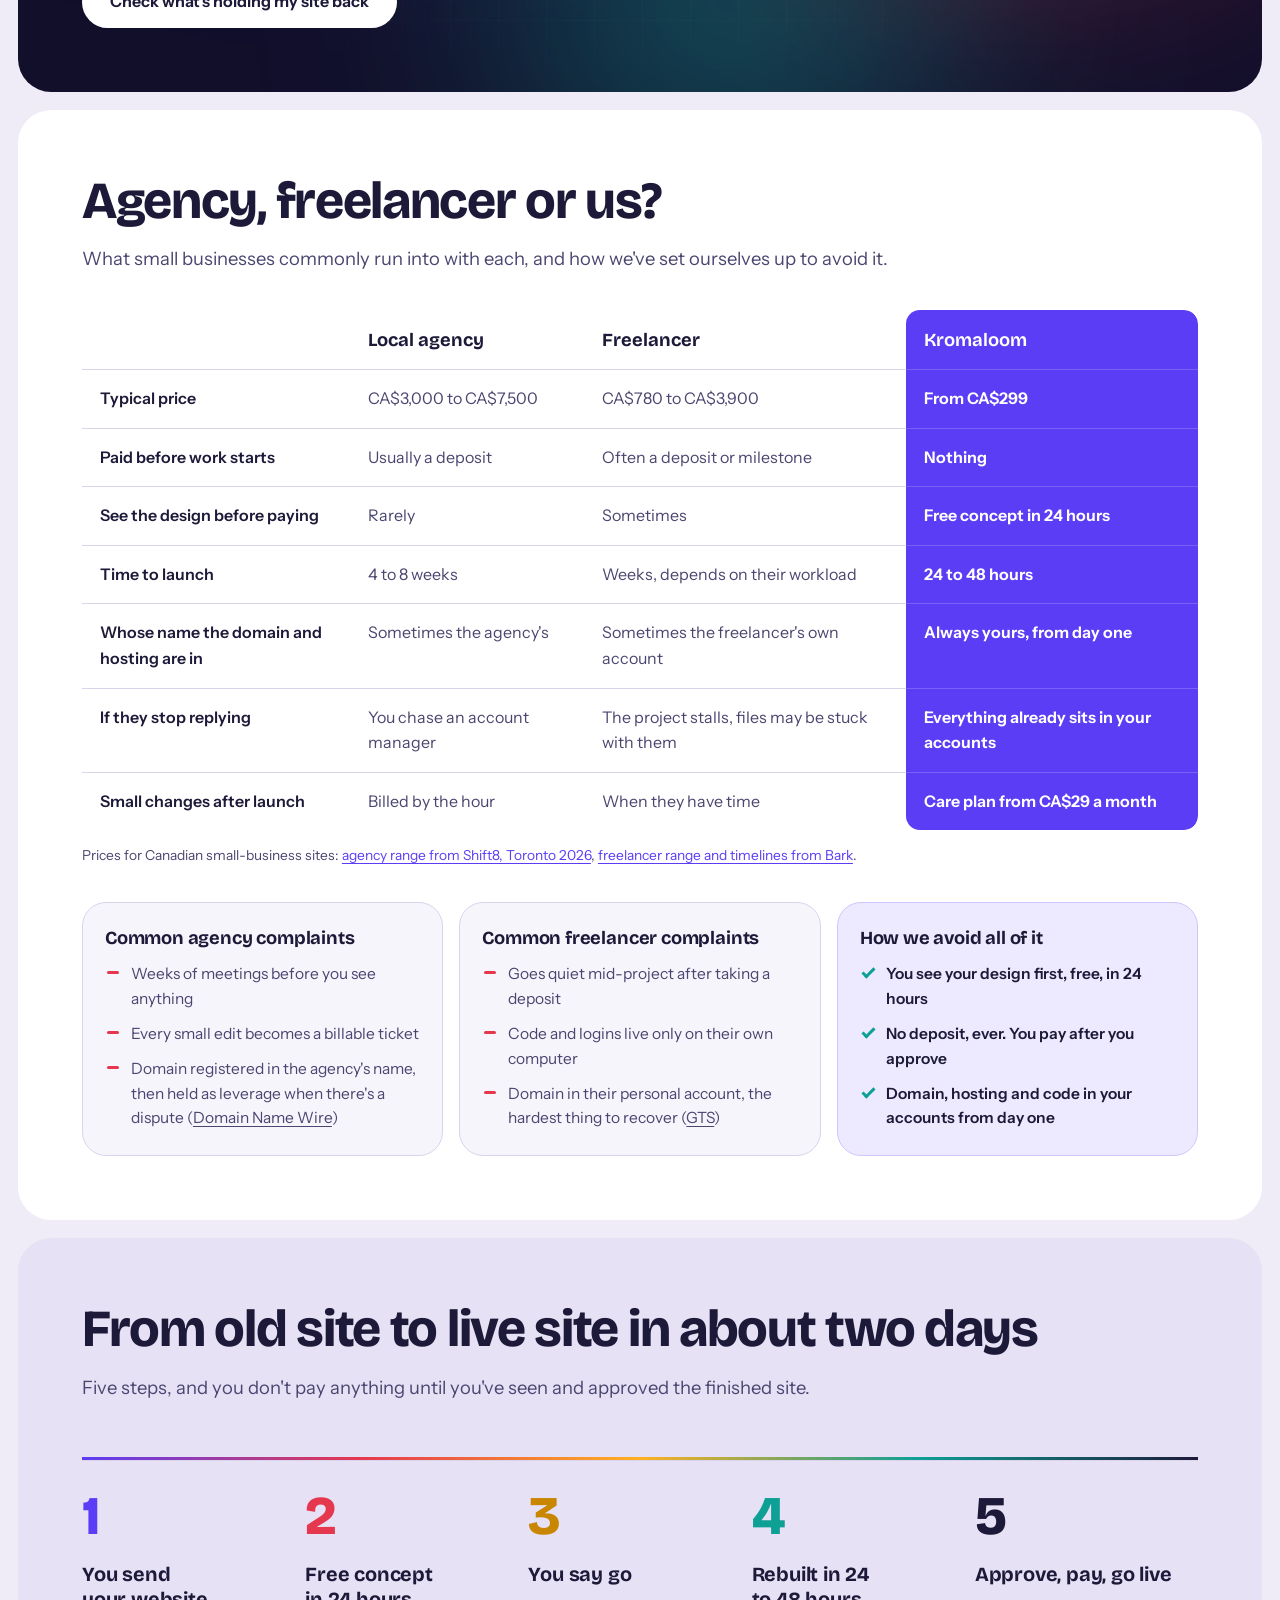
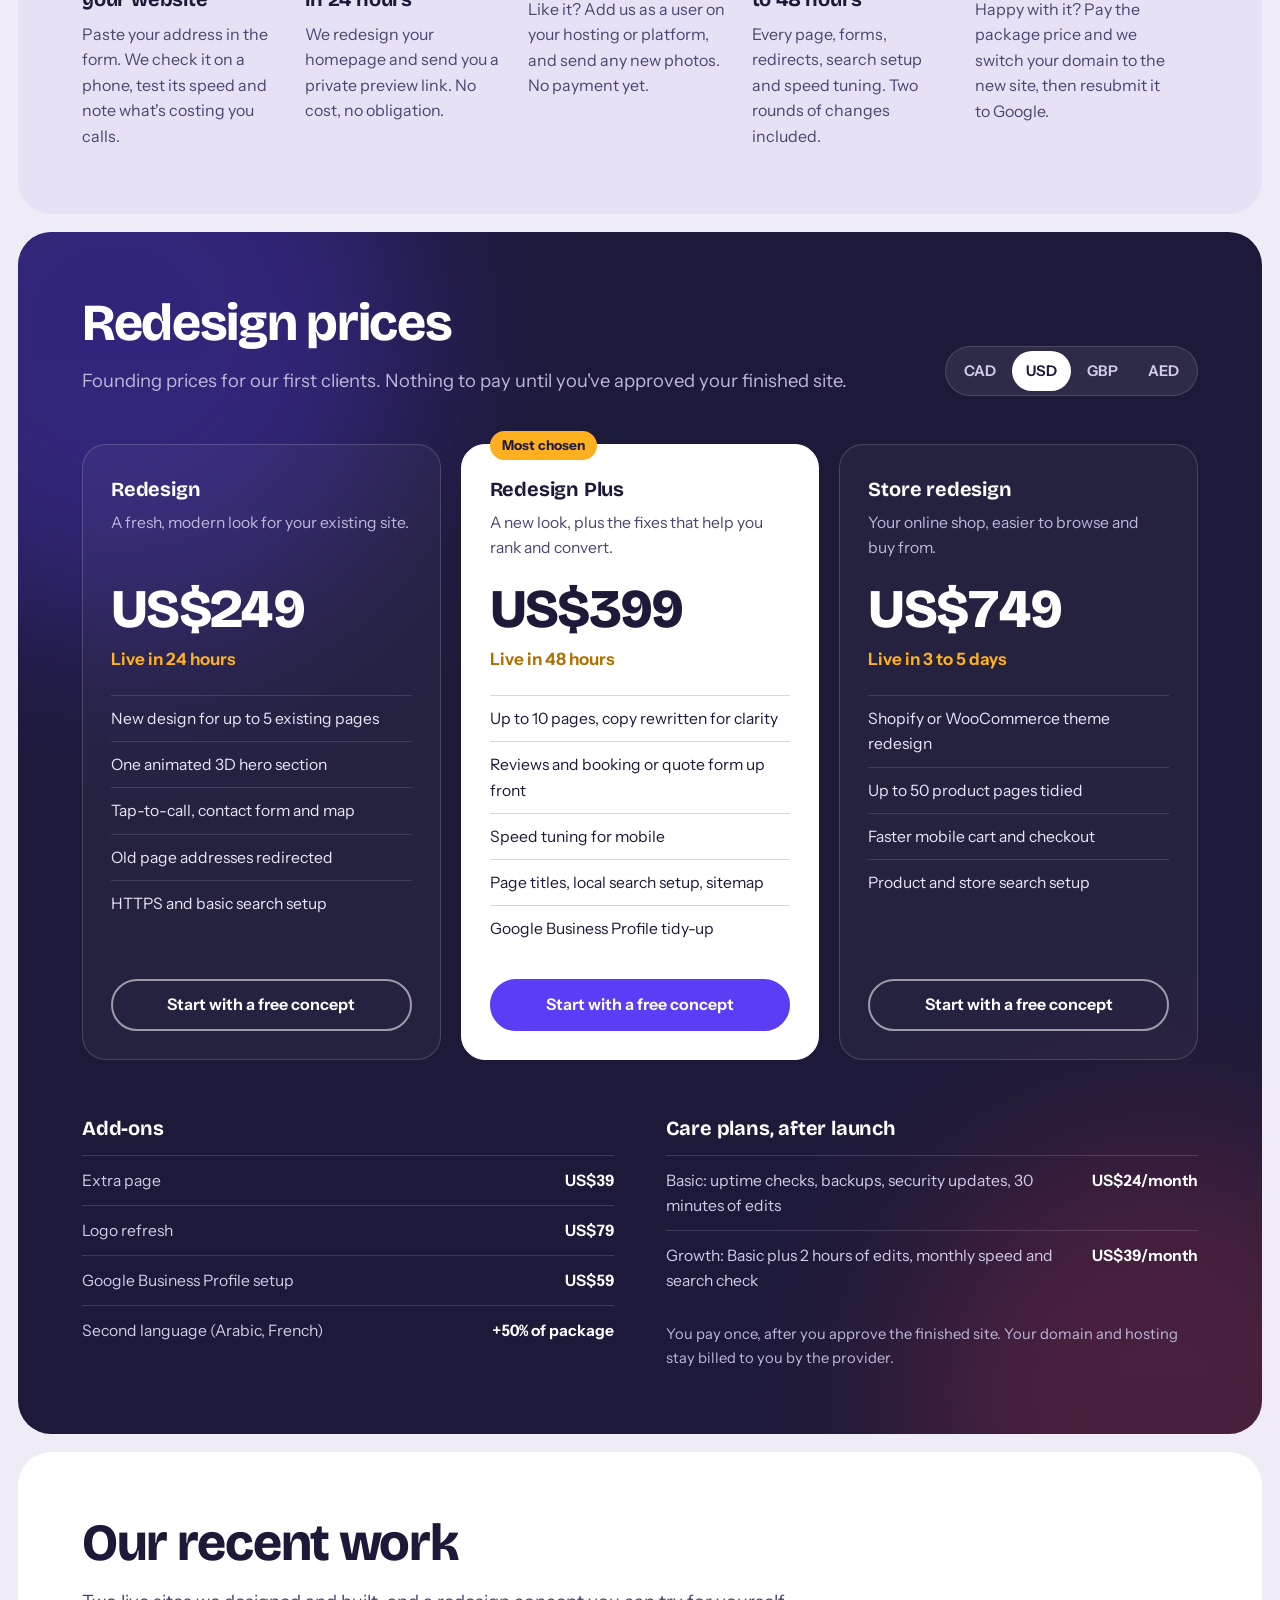
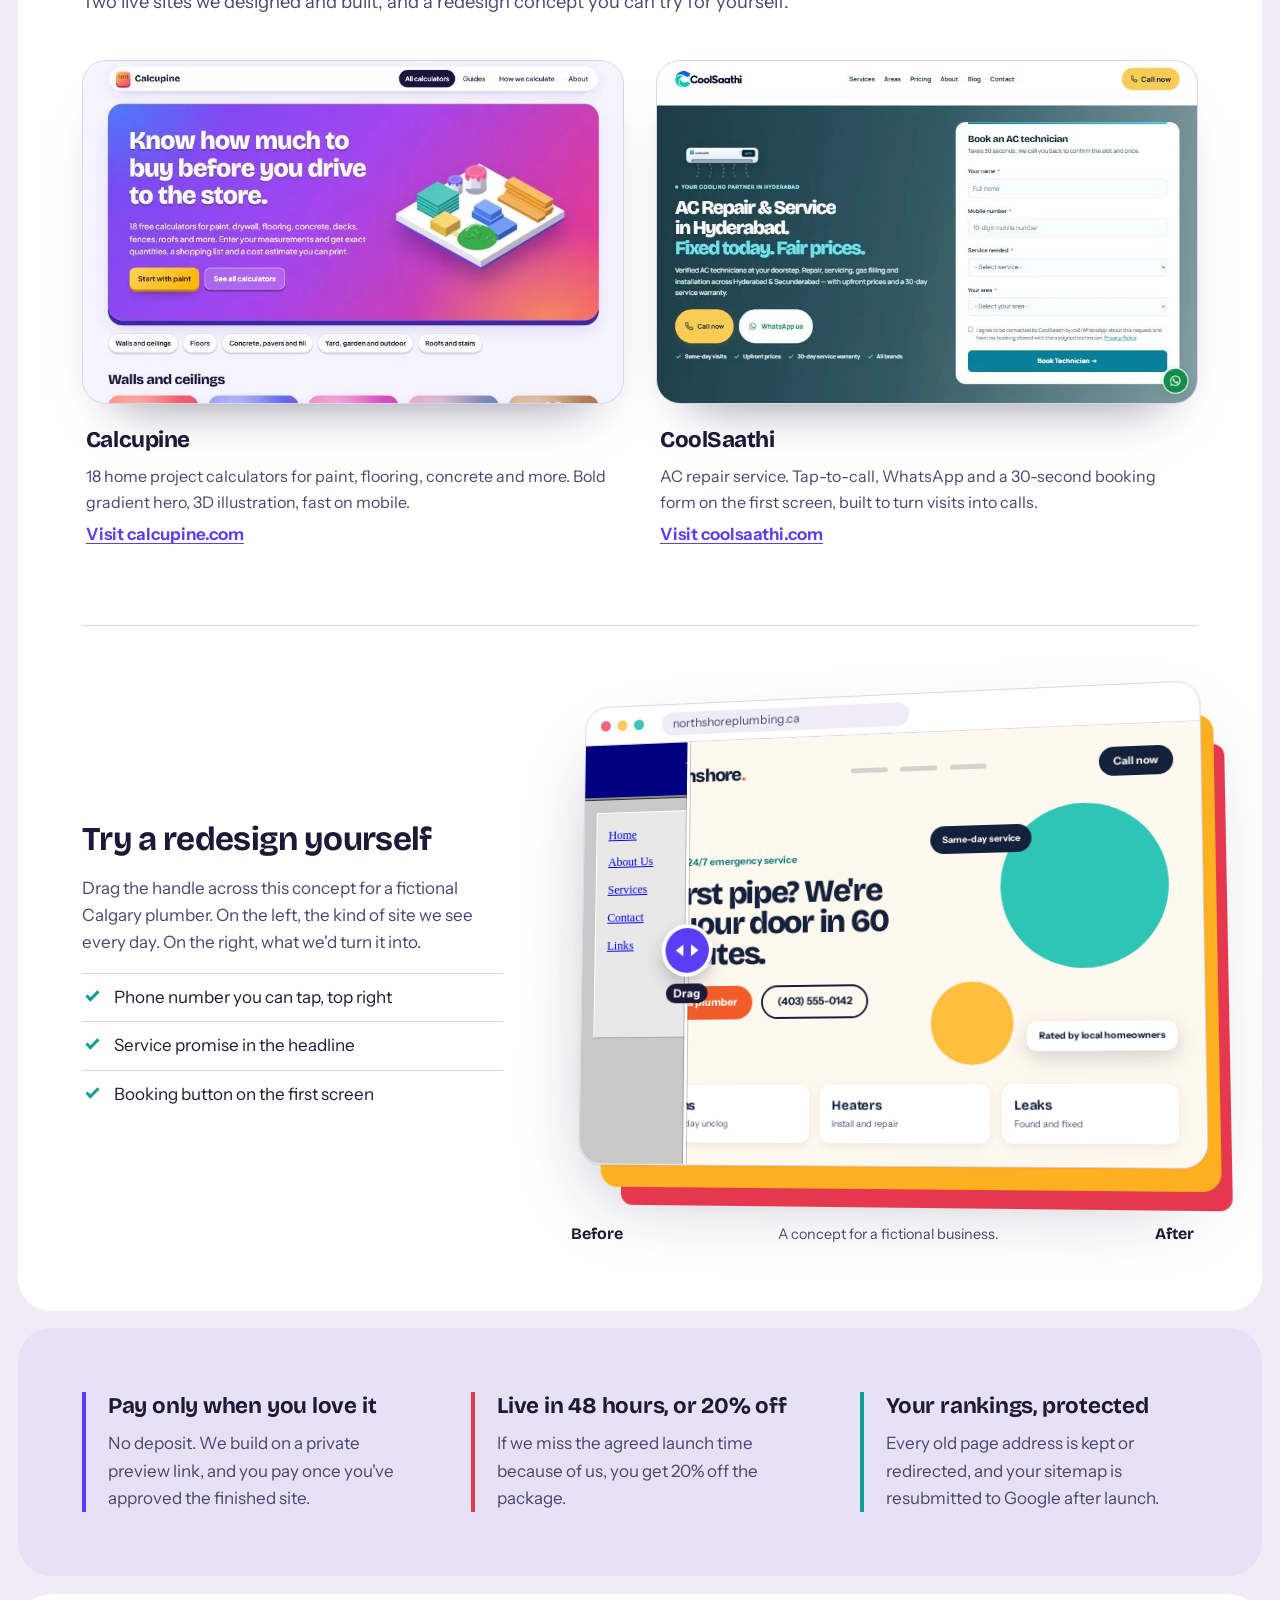
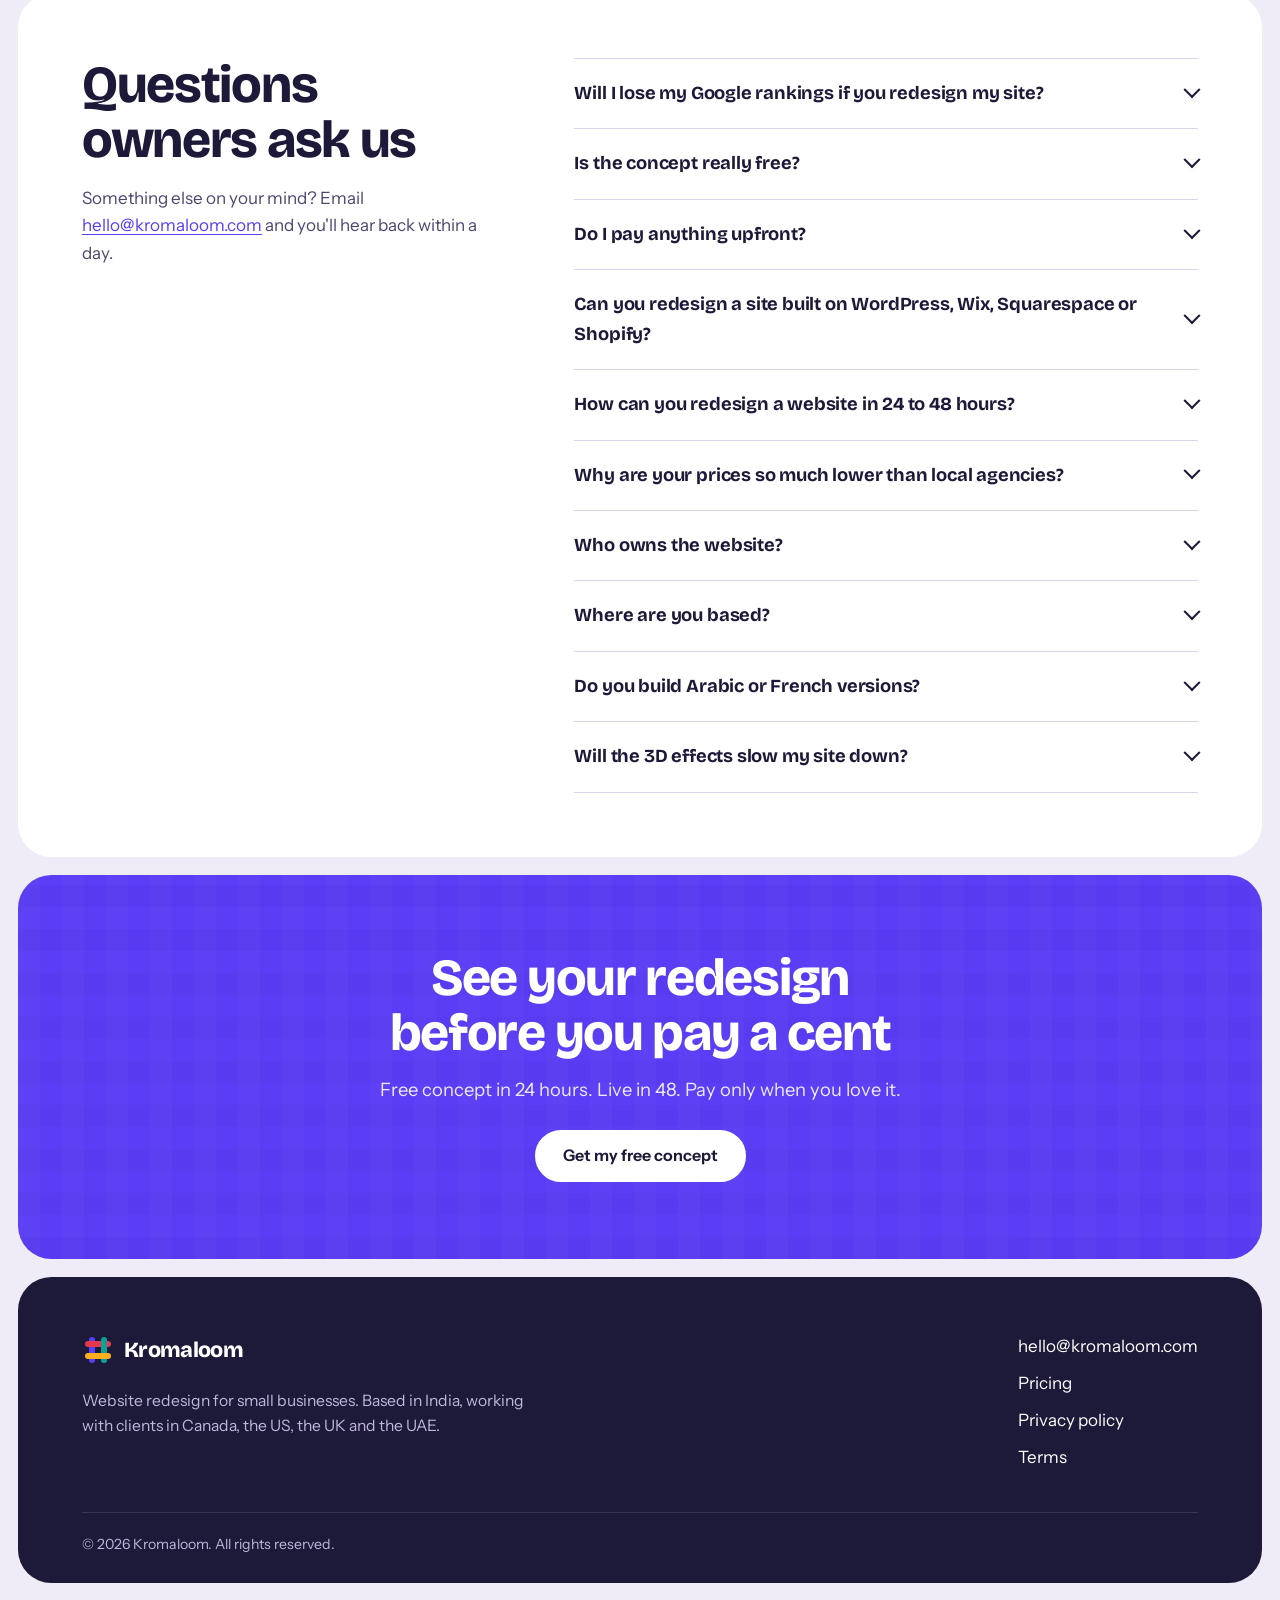
==== commit fdce4489: "Version CSS and JS links so updates bypass browser caches Co-Authored-By: Claude Opus 5.5 <noreply@a" ====
--- a/index.html
+++ b/index.html
@@ -25,8 +25,8 @@
   <link rel="manifest" href="site.webmanifest">
   <link rel="preload" href="assets/fonts/bricolage-grotesque.woff" as="font" type="font/woff" crossorigin>
   <link rel="preload" href="assets/fonts/instrument-sans.woff" as="font" type="font/woff" crossorigin>
-  <link rel="stylesheet" href="assets/css/style.css">
-  <script src="assets/js/main.js" defer></script>
+  <link rel="stylesheet" href="assets/css/style.css?v=20261022a">
+  <script src="assets/js/main.js?v=20261022a" defer></script>
 
   <script type="application/ld+json">
   {
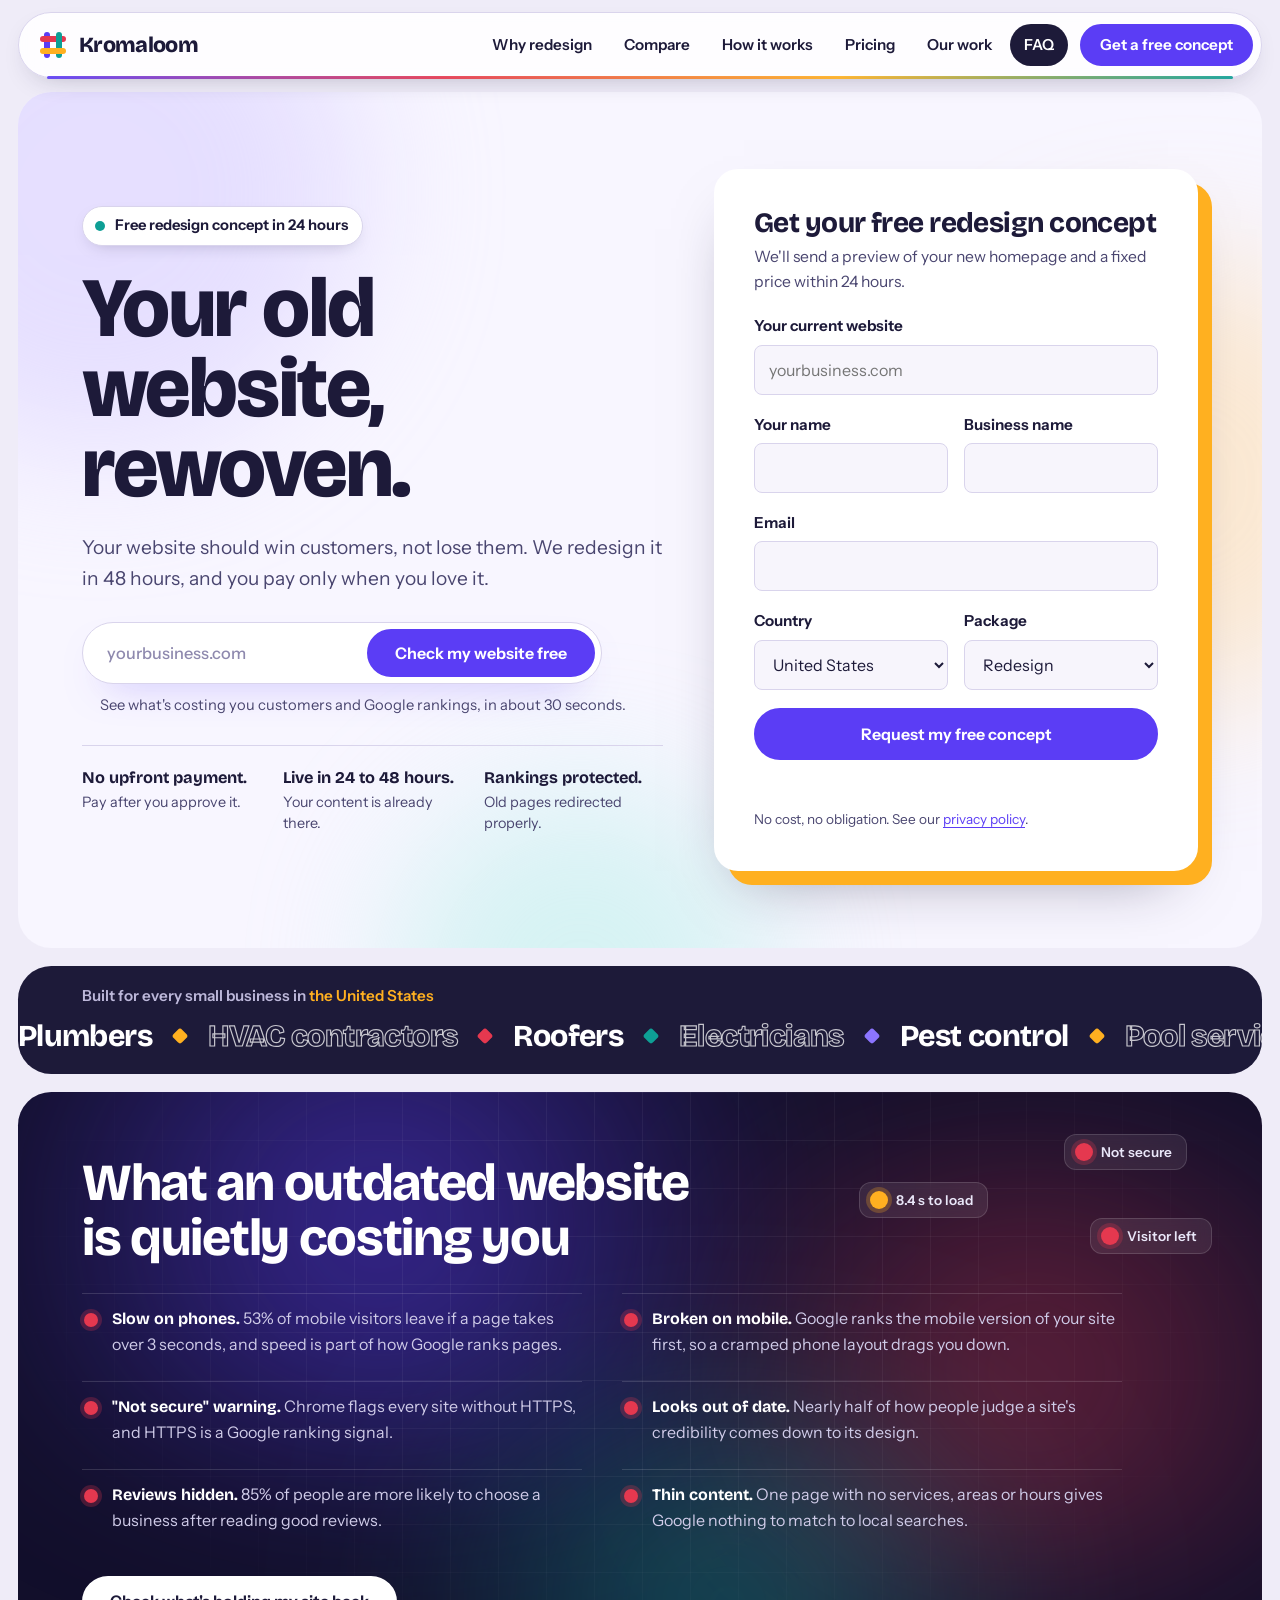
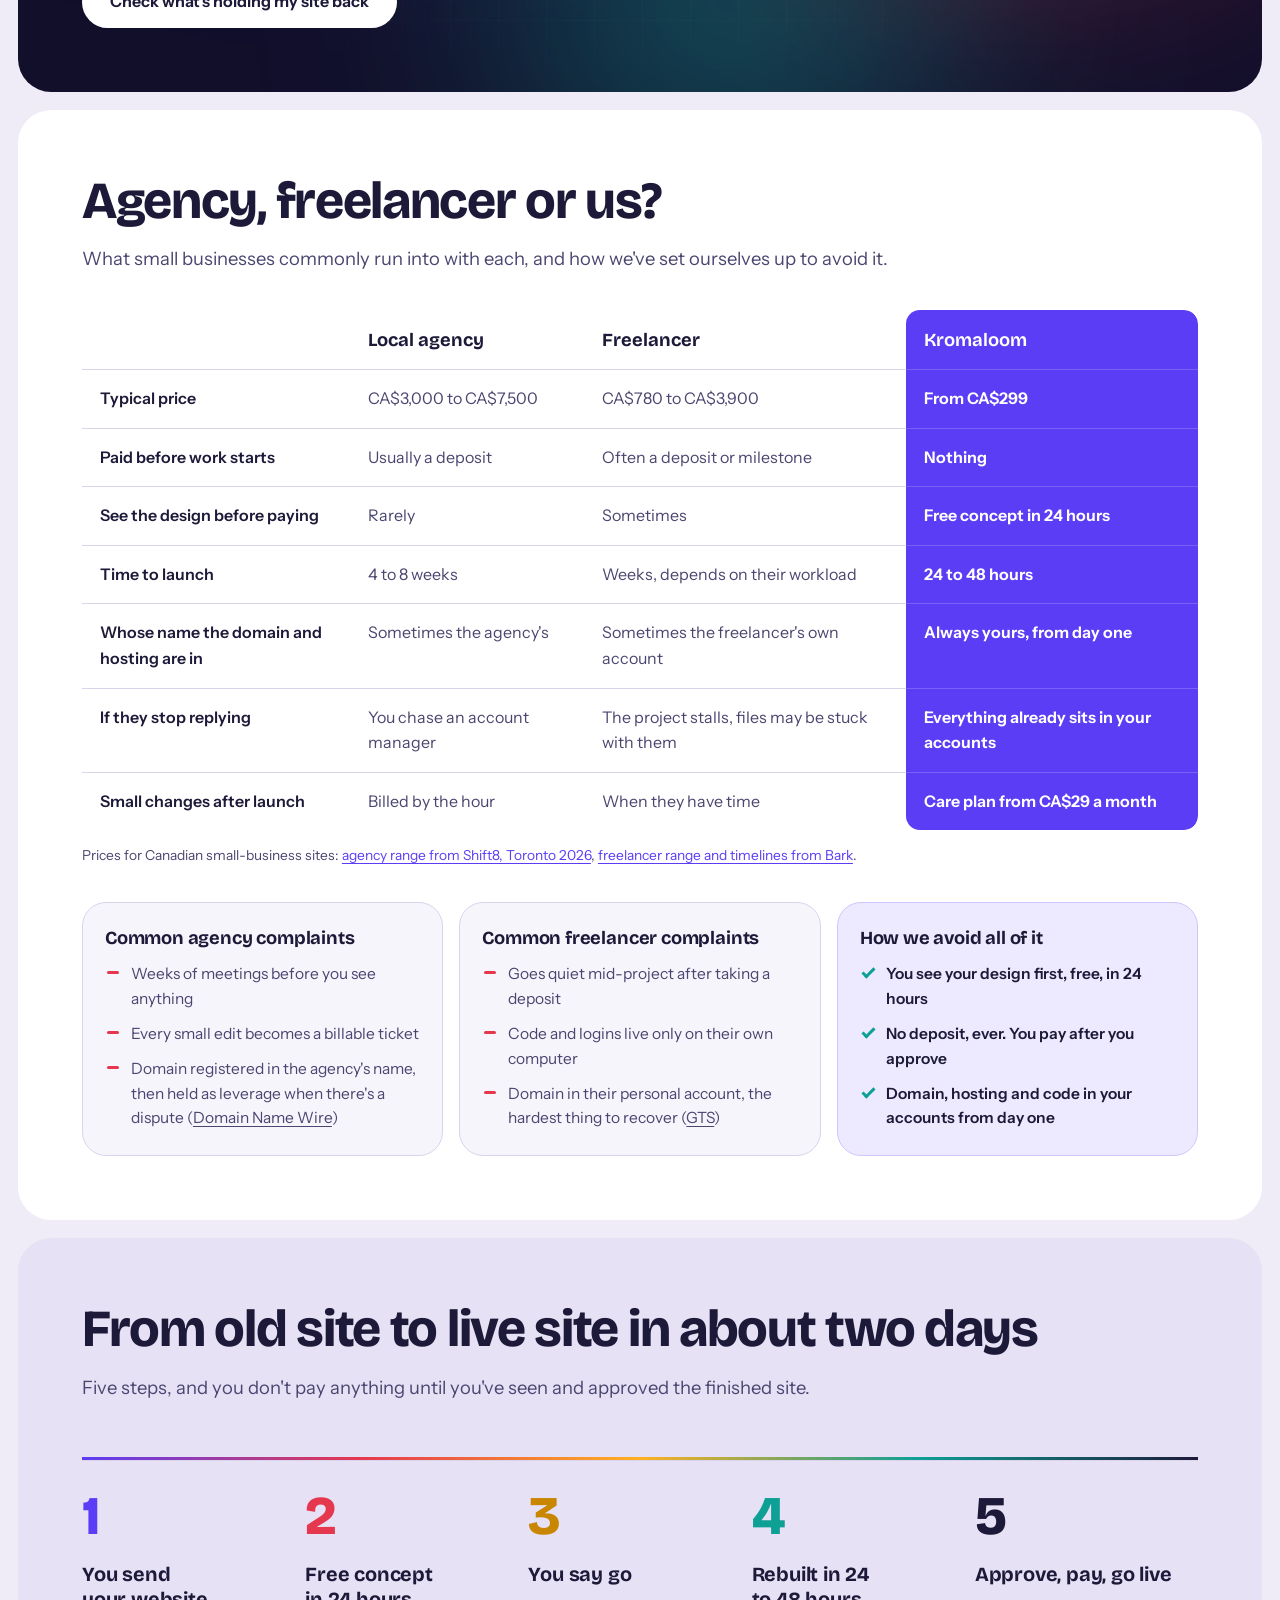
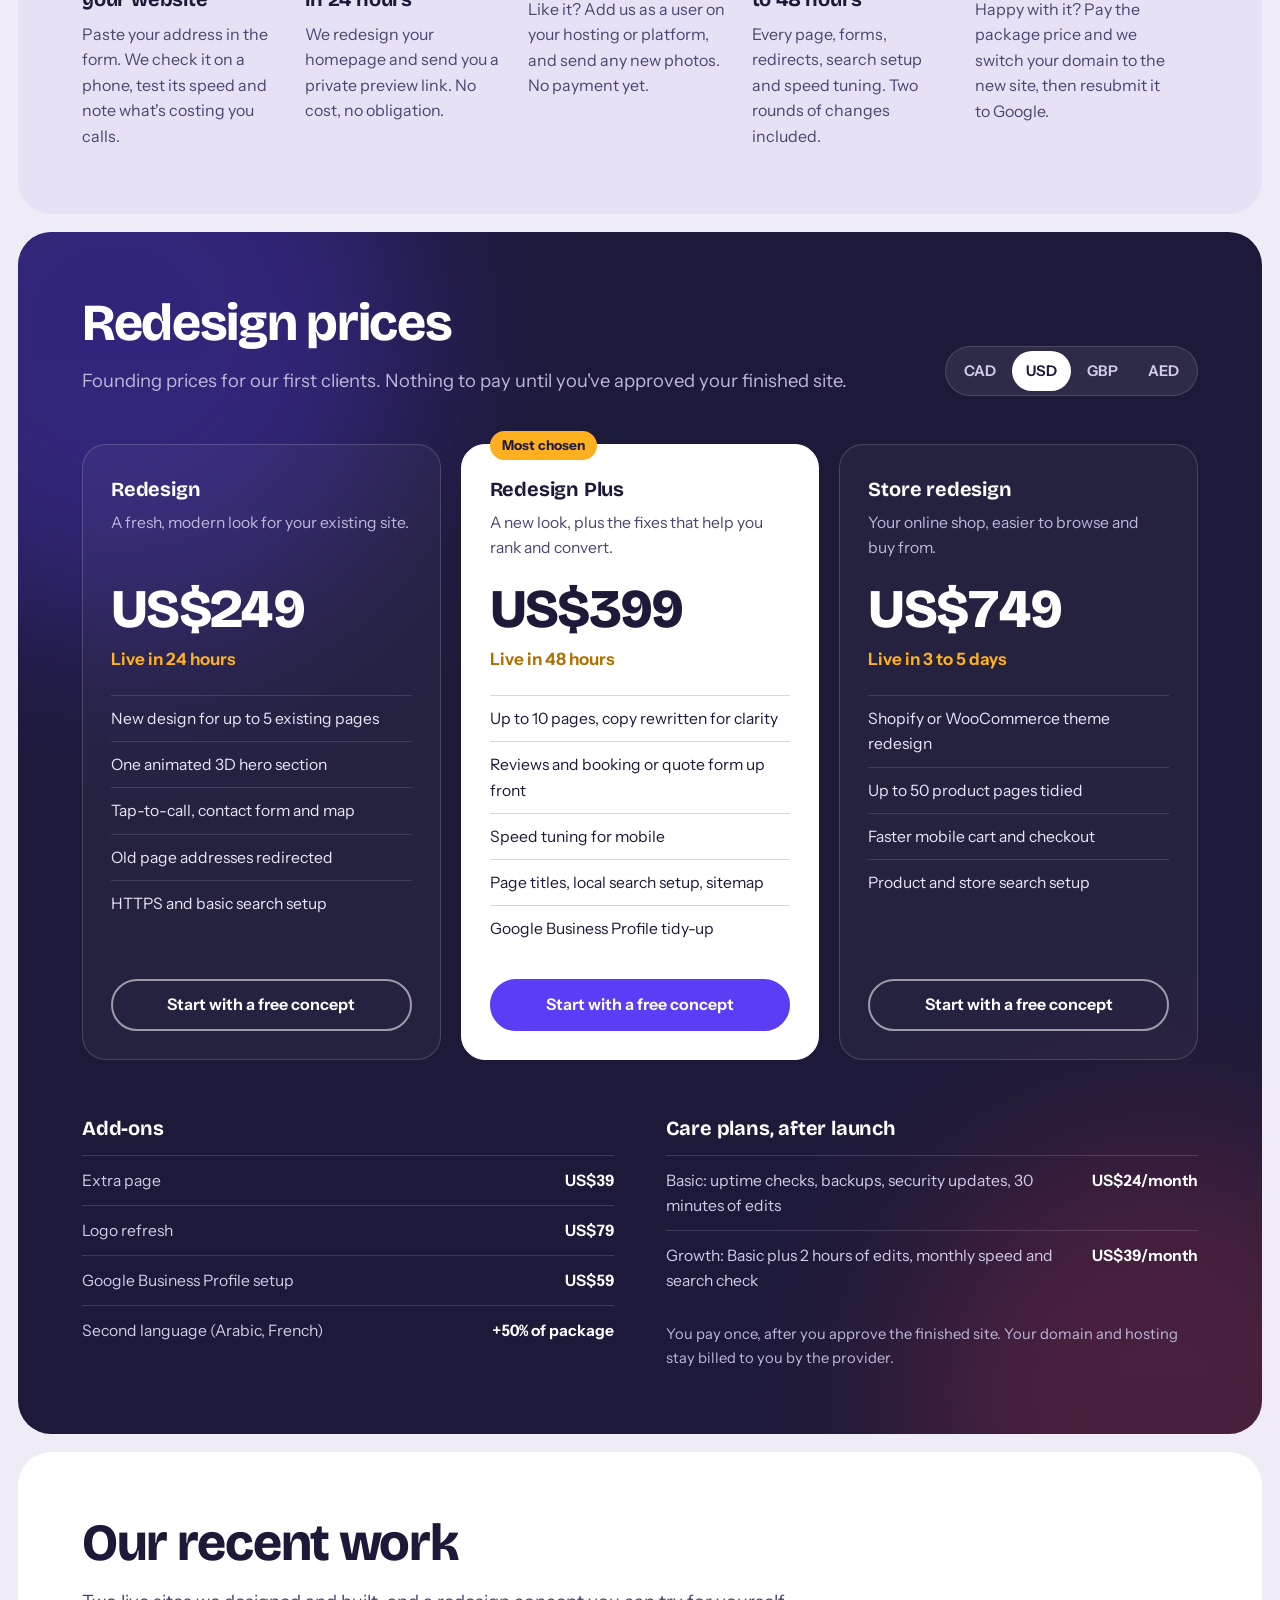
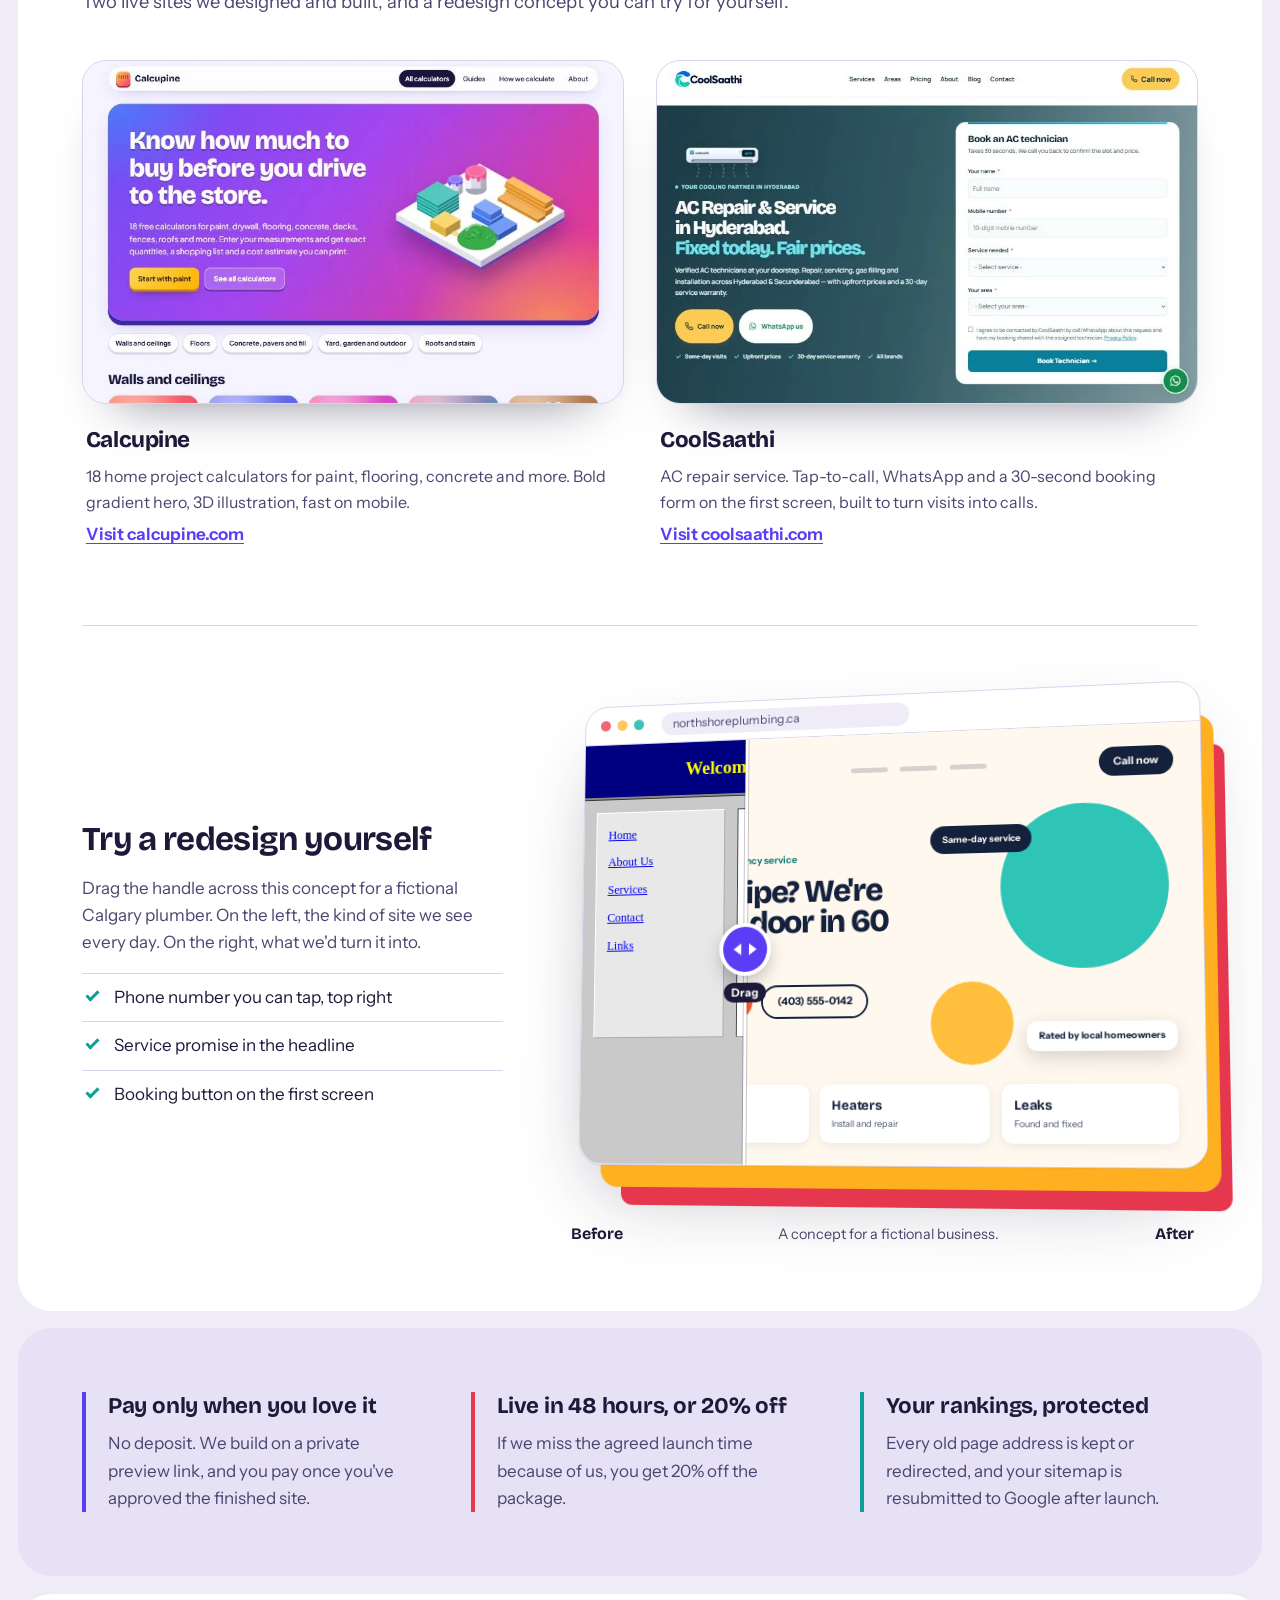
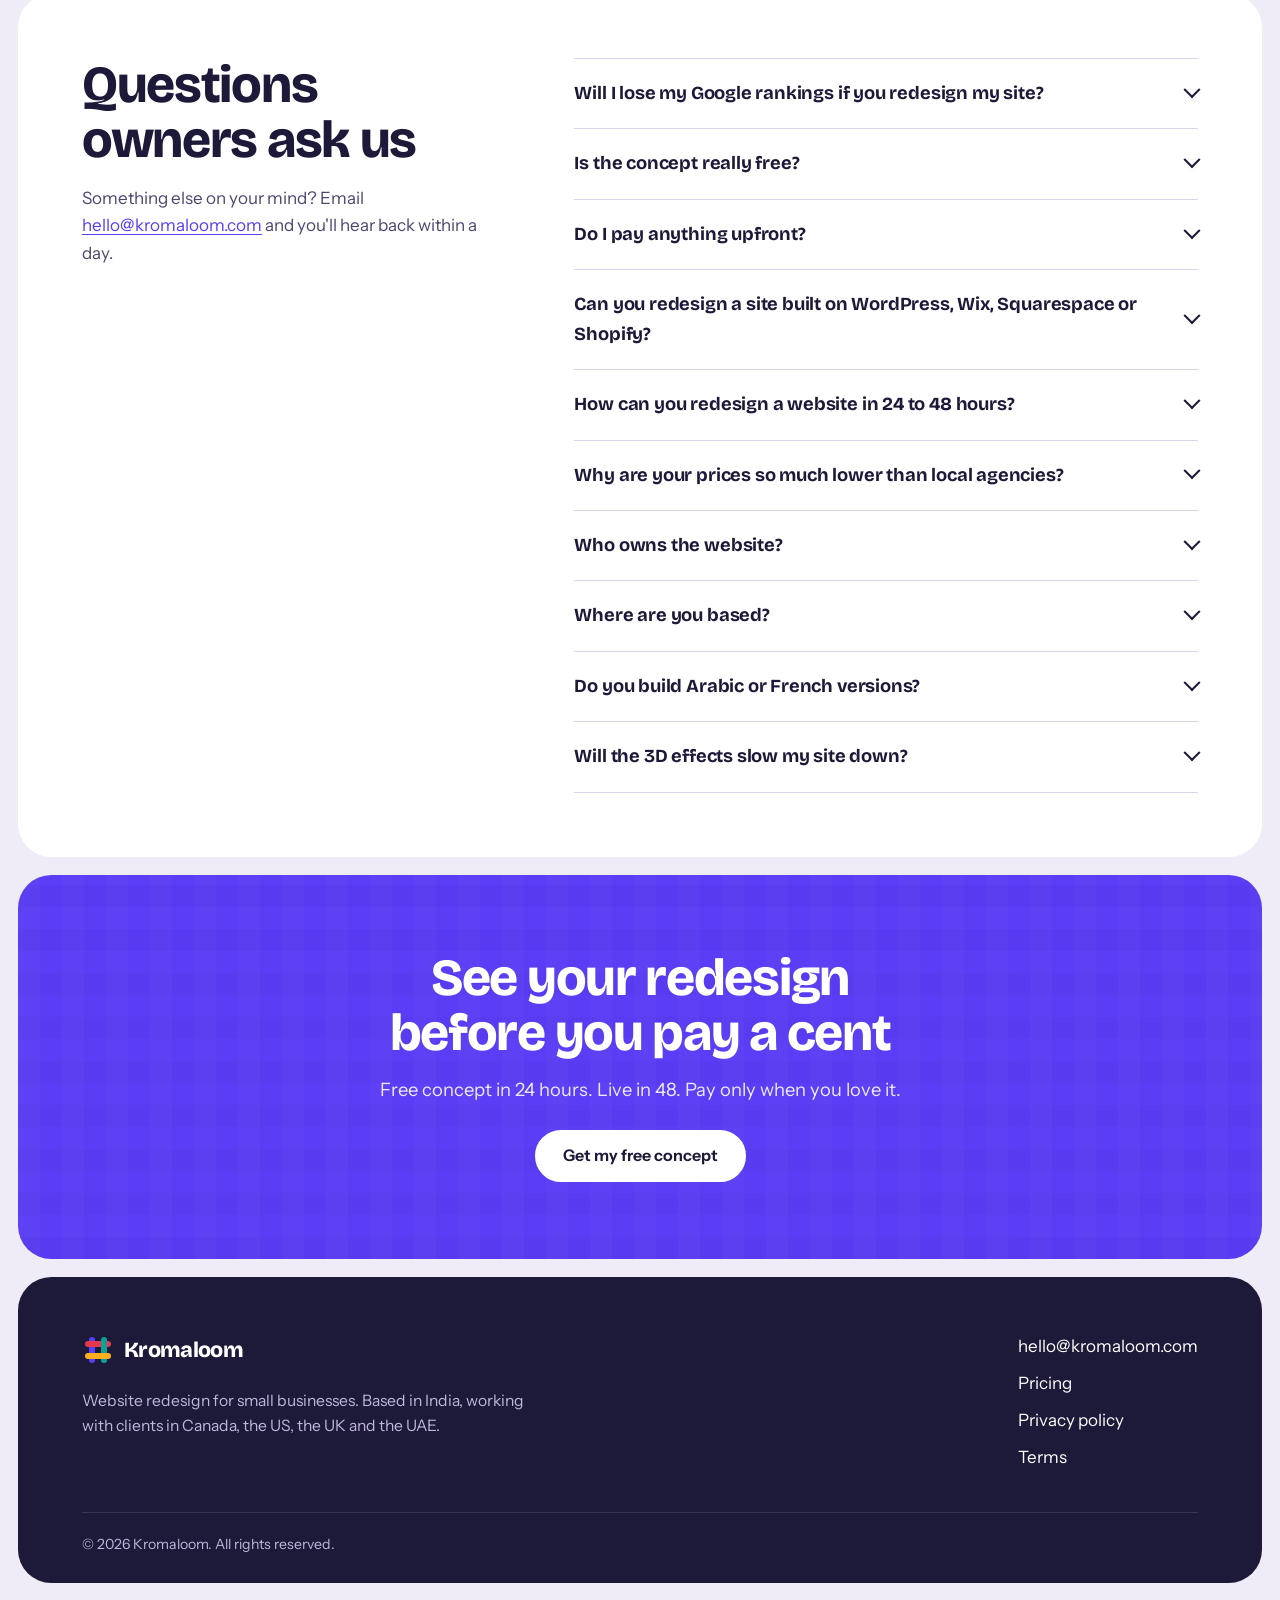
==== commit f51a08b0: "Website checker: read a PageSpeed API key from a meta tag Co-Authored-By: Claude Opus 5.5 <noreply@a" ====
--- a/index.html
+++ b/index.html
@@ -8,6 +8,8 @@
   <link rel="canonical" href="https://kromaloom.com/">
   <meta name="theme-color" content="#5B3DF5">
   <meta name="robots" content="index, follow, max-image-preview:large">
+  <!-- Google PageSpeed Insights API key for the website checker. Restrict it to your domain in Google Cloud. -->
+  <meta name="psi-key" content="">
 
   <meta property="og:type" content="website">
   <meta property="og:site_name" content="Kromaloom">
@@ -26,7 +28,7 @@
   <link rel="preload" href="assets/fonts/bricolage-grotesque.woff" as="font" type="font/woff" crossorigin>
   <link rel="preload" href="assets/fonts/instrument-sans.woff" as="font" type="font/woff" crossorigin>
   <link rel="stylesheet" href="assets/css/style.css?v=20261022a">
-  <script src="assets/js/main.js?v=20261022a" defer></script>
+  <script src="assets/js/main.js?v=20261022b" defer></script>
 
   <script type="application/ld+json">
   {
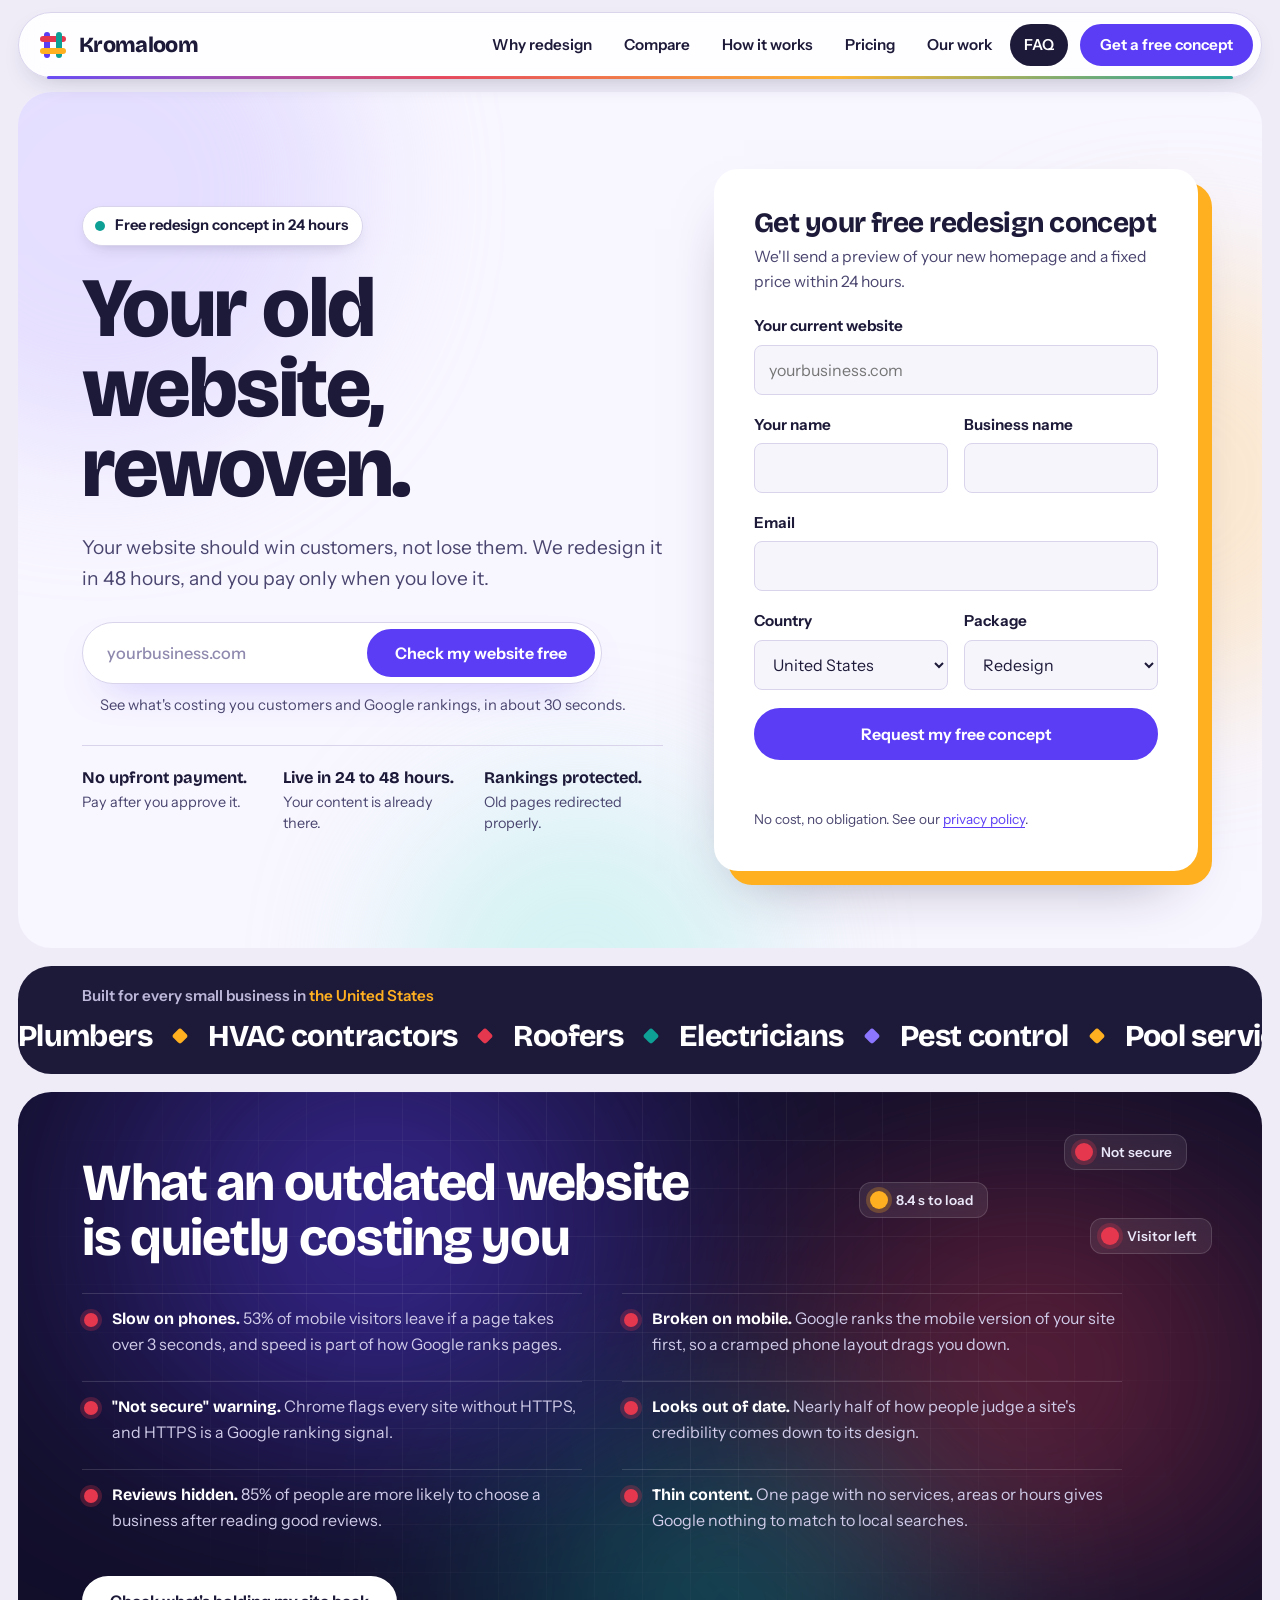
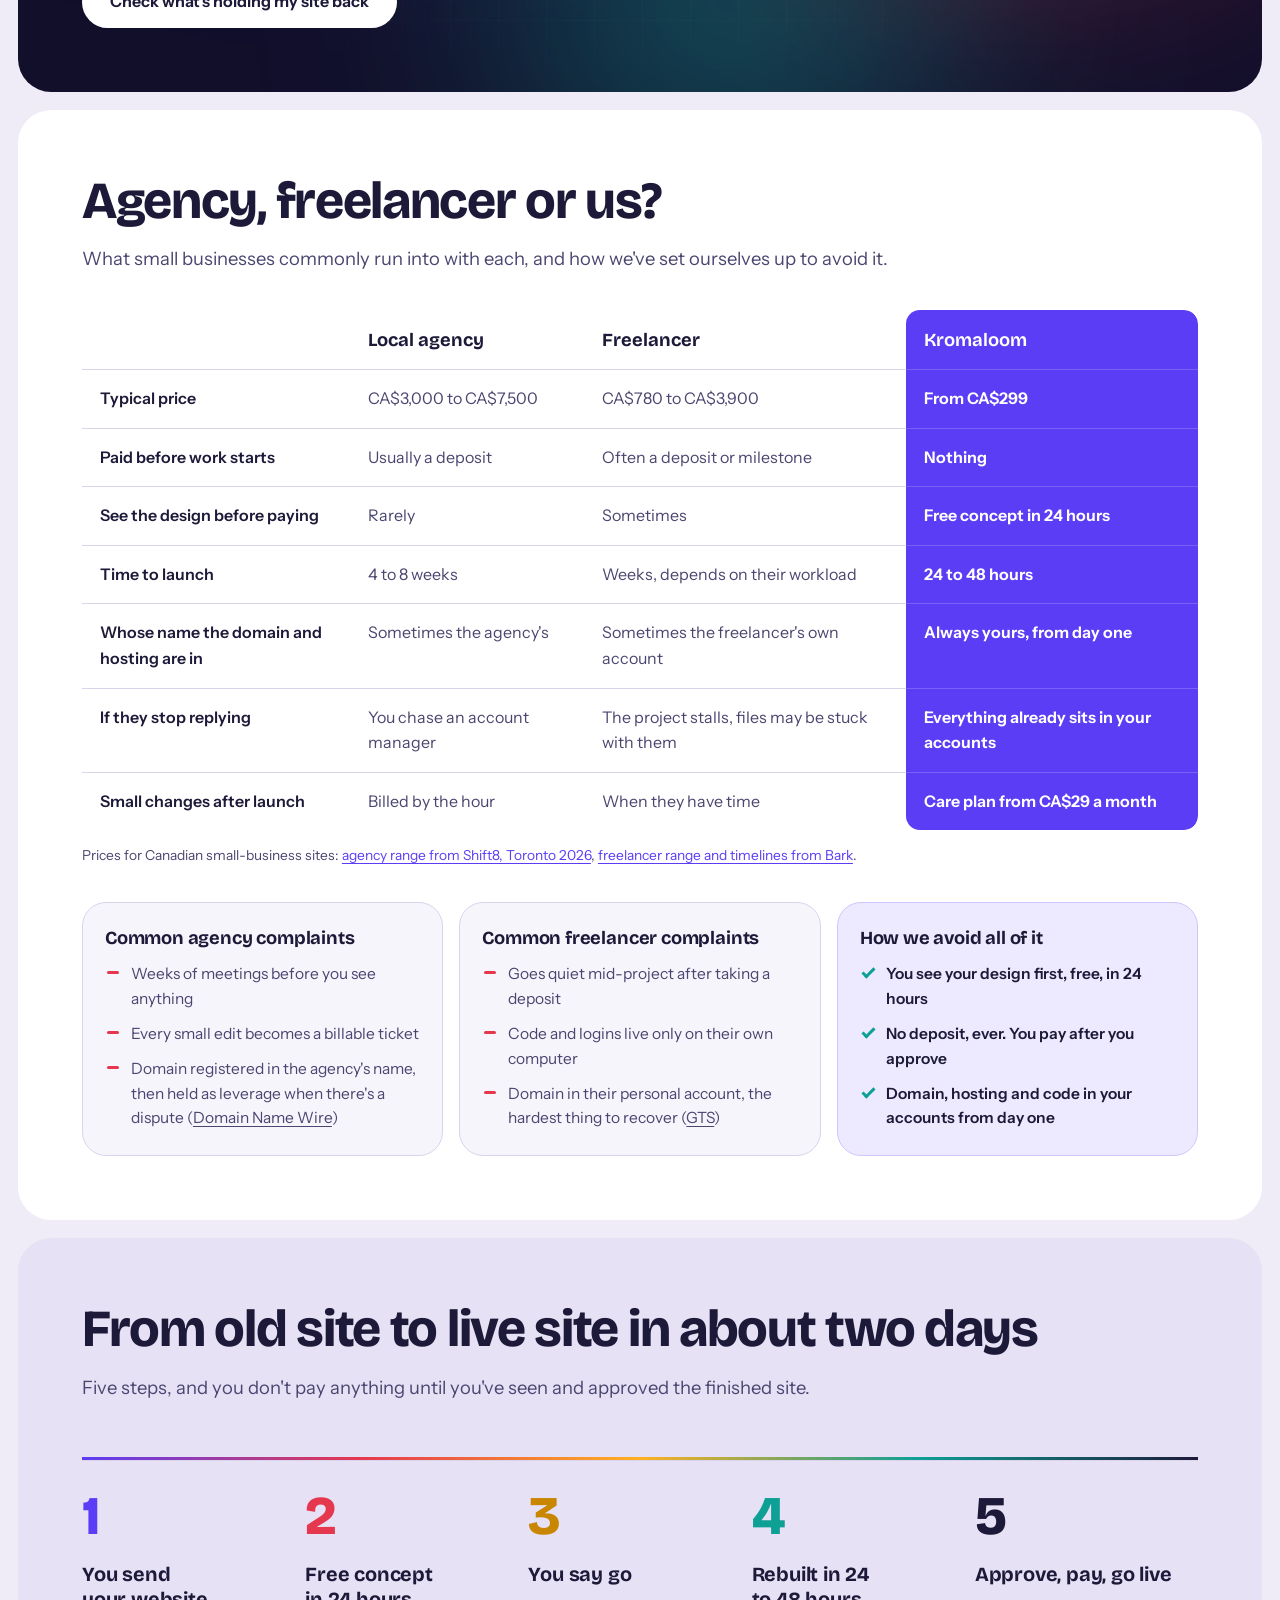
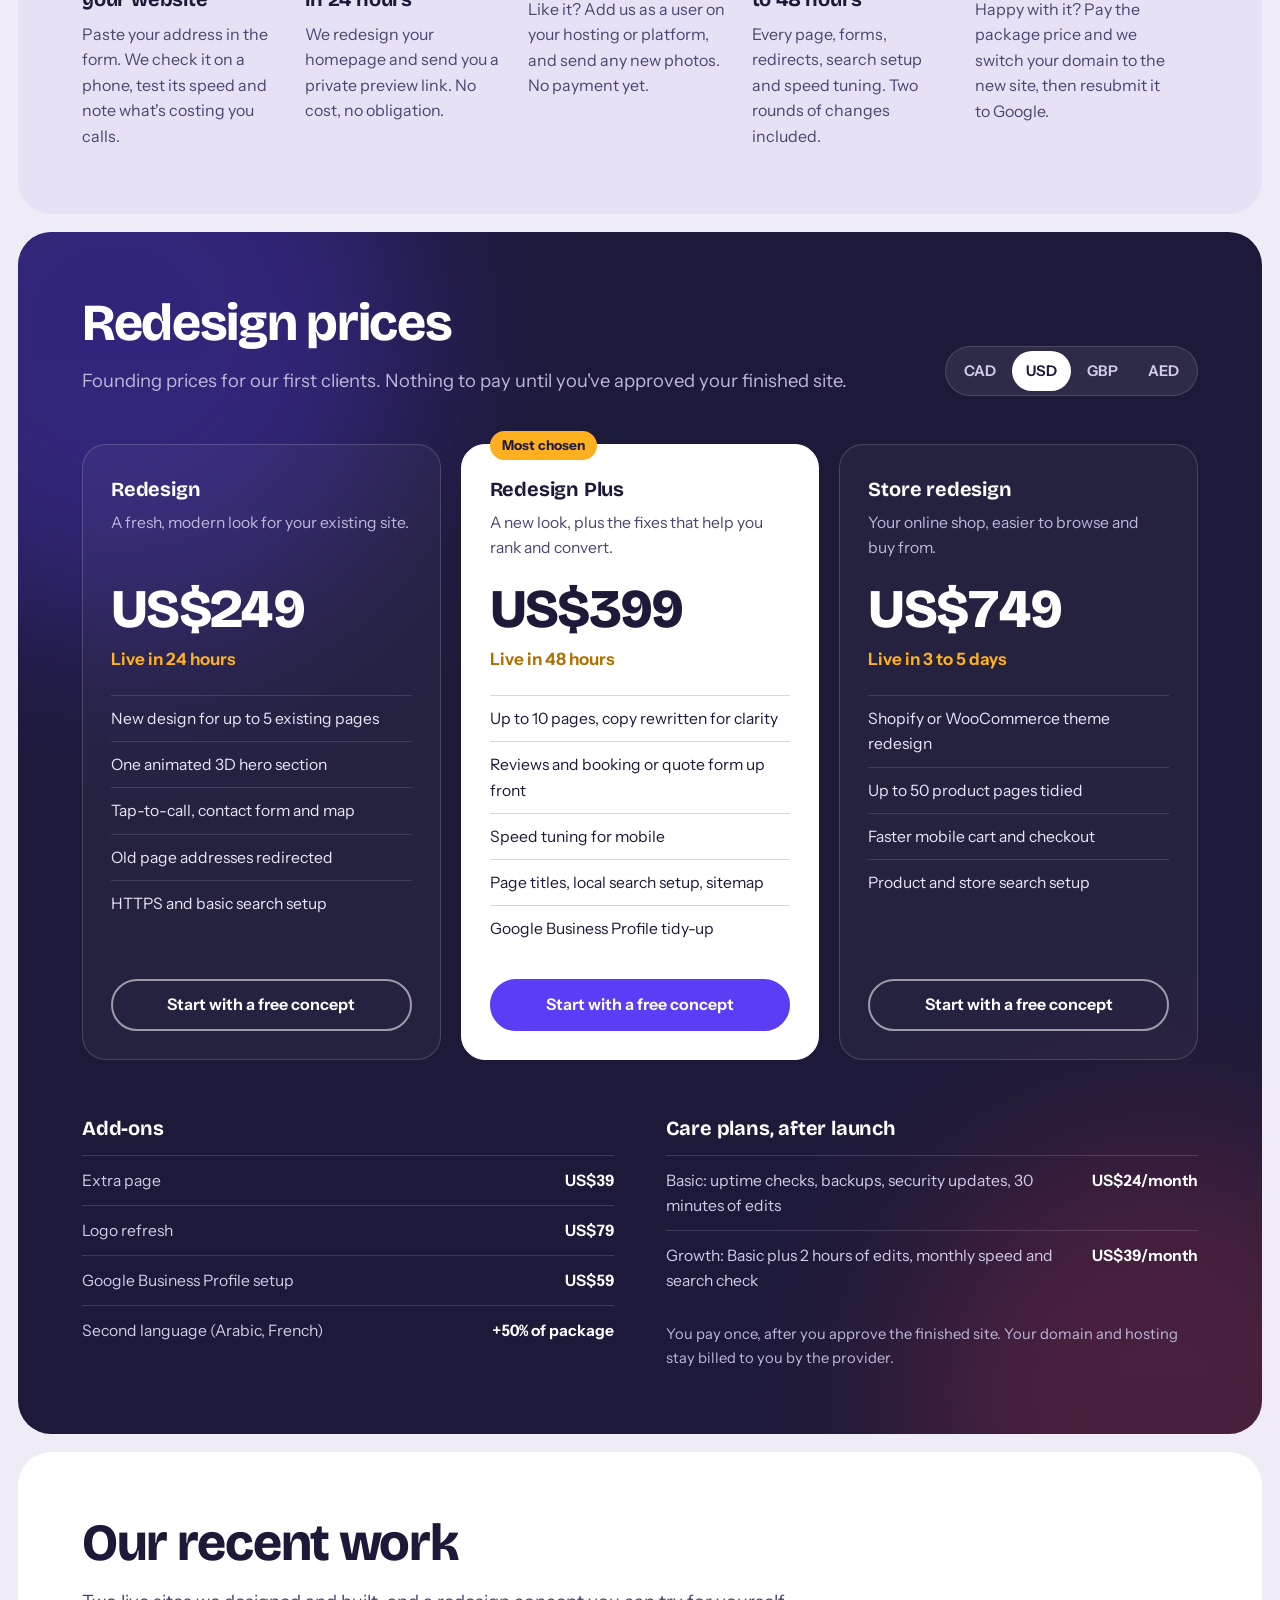
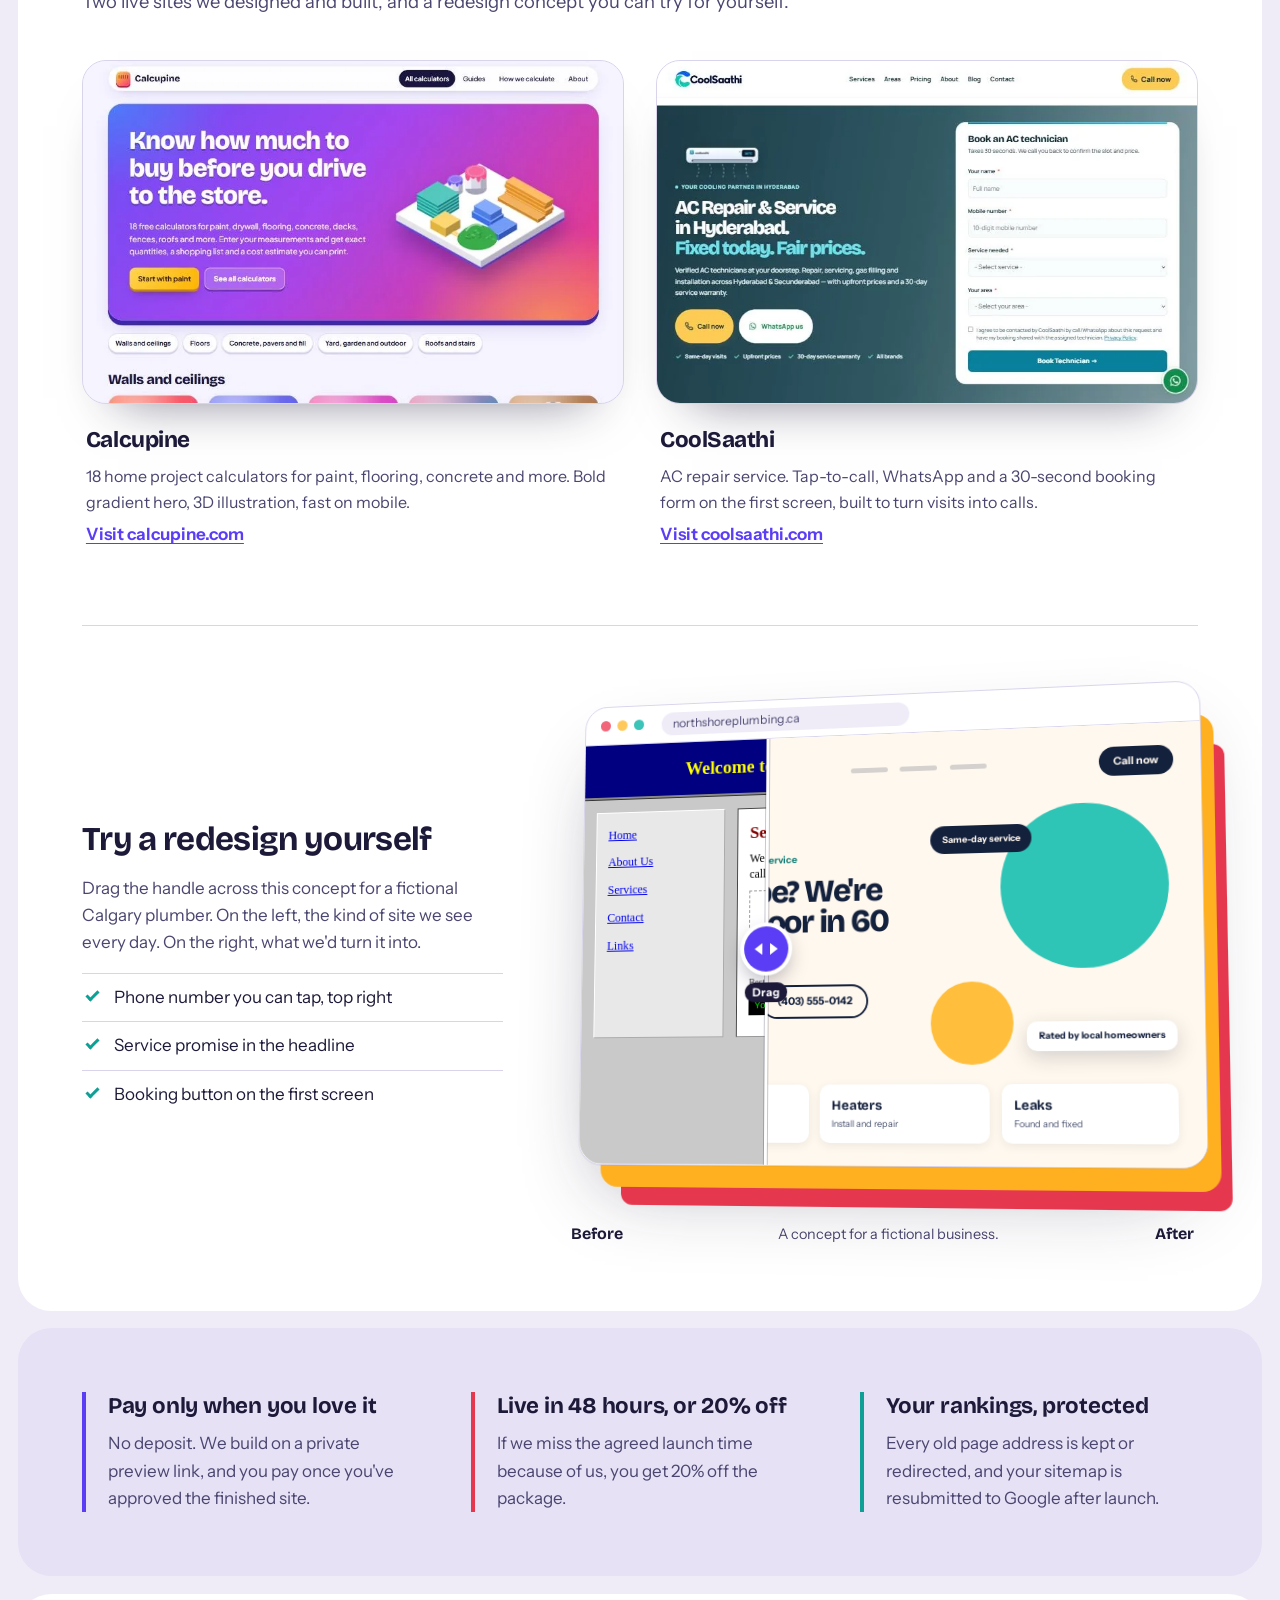
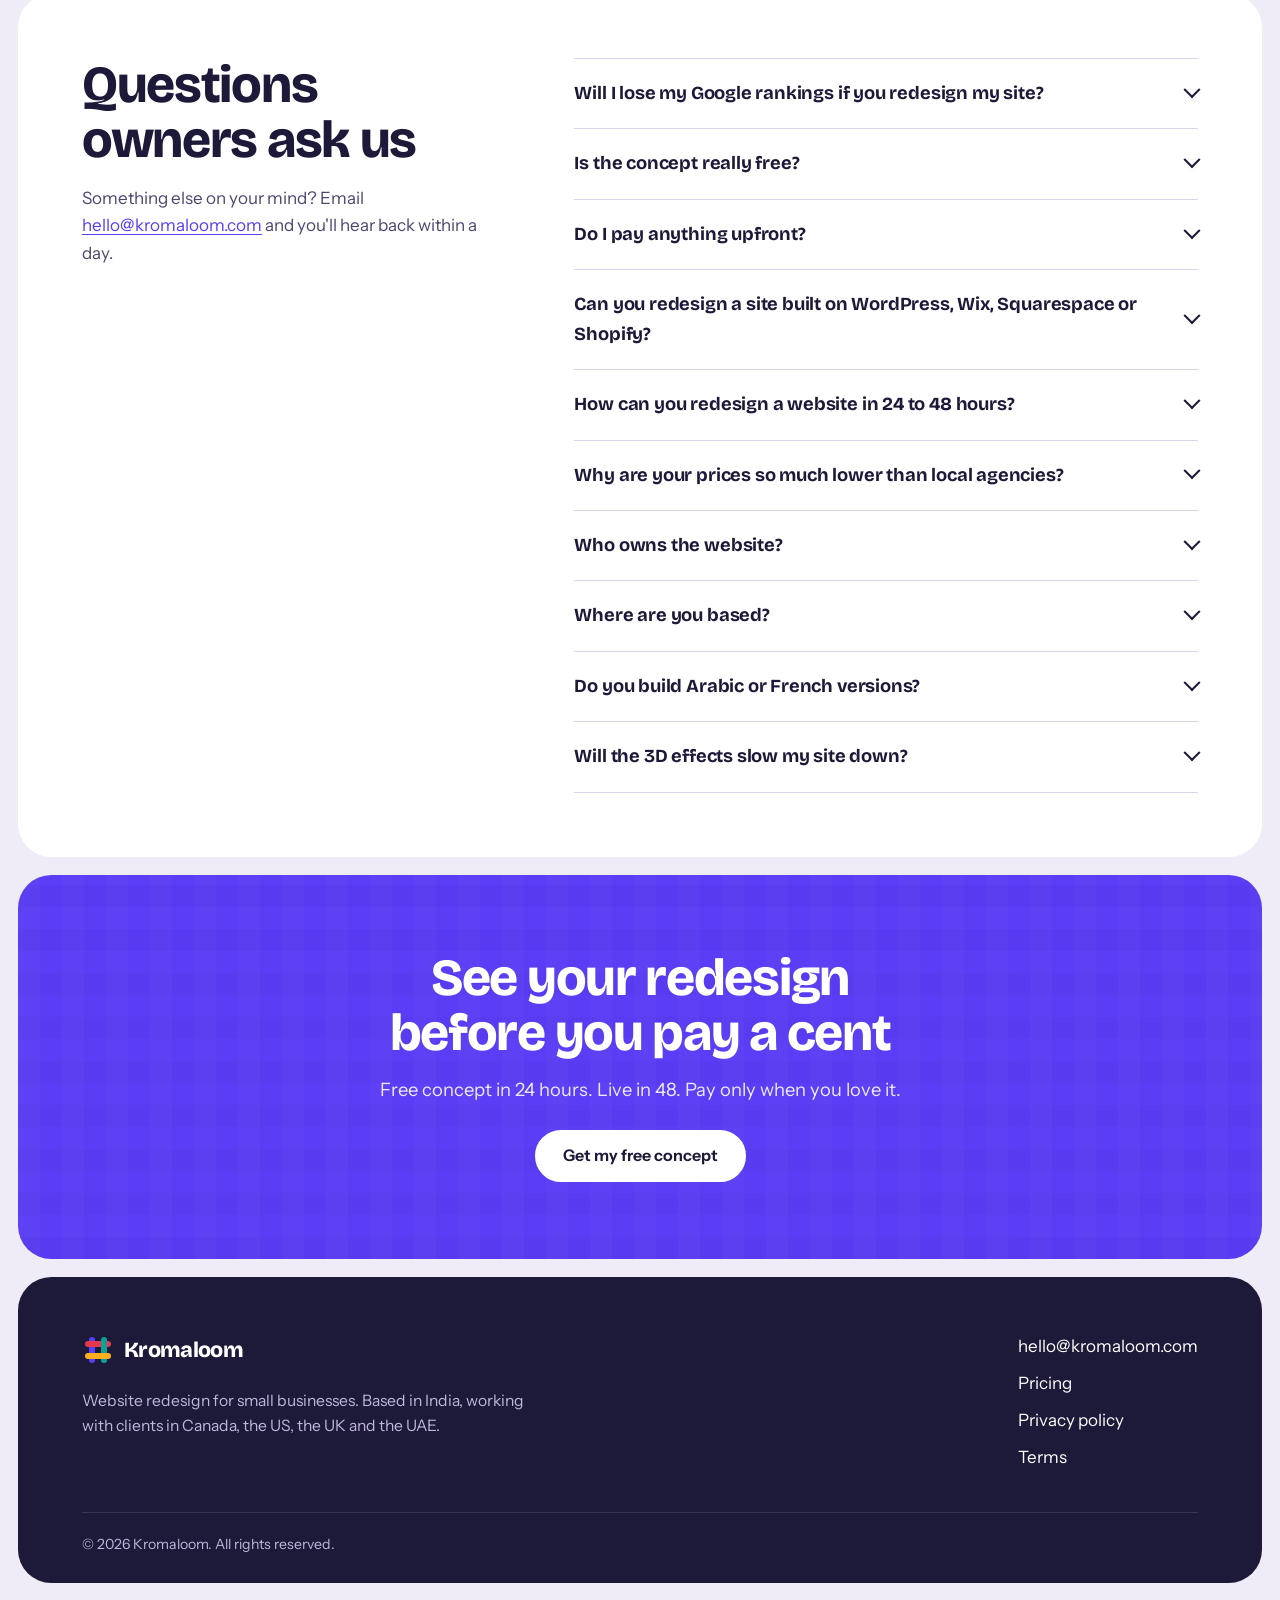
==== commit e3939b19: "Website checker works without a key; adds design suggestions - Keyless Lighthouse check via Microlin" ====
--- a/index.html
+++ b/index.html
@@ -27,8 +27,8 @@
   <link rel="manifest" href="site.webmanifest">
   <link rel="preload" href="assets/fonts/bricolage-grotesque.woff" as="font" type="font/woff" crossorigin>
   <link rel="preload" href="assets/fonts/instrument-sans.woff" as="font" type="font/woff" crossorigin>
-  <link rel="stylesheet" href="assets/css/style.css?v=20261022a">
-  <script src="assets/js/main.js?v=20261022b" defer></script>
+  <link rel="stylesheet" href="assets/css/style.css?v=20261022c">
+  <script src="assets/js/main.js?v=20261022c" defer></script>
 
   <script type="application/ld+json">
   {
--- a/assets/css/style.css
+++ b/assets/css/style.css
@@ -231,7 +231,6 @@
   display: inline-flex; align-items: center; gap: 22px; padding-right: 22px;
   font-family: var(--display); font-weight: 750; font-size: clamp(1.3rem, 2.4vw, 1.9rem); letter-spacing: -0.02em; white-space: nowrap; line-height: 1.2;
 }
-.trades-track span:nth-child(even) { color: transparent; -webkit-text-stroke: 1.2px rgba(255,255,255,.75); }
 .trades-track span::after { content: ""; width: 12px; height: 12px; border-radius: 3px; background: var(--saffron); transform: rotate(45deg); }
 .trades-track span:nth-child(4n+2)::after { background: var(--madder); }
 .trades-track span:nth-child(4n+3)::after { background: var(--teal); }
@@ -286,6 +285,26 @@
 .report-cta p { margin: 0; font-weight: 600; max-width: 40em; }
 .report-note { margin-top: 12px; font-size: .82rem; color: var(--ink-2); }
 .report-error { margin-top: 18px; padding: 16px 18px; border-radius: var(--r-md); background: #FDE6EA; color: #7A1222; }
+
+/* Report: design suggestions */
+.design-title { margin: 28px 0 0; font-size: clamp(1.2rem, 2vw, 1.45rem); letter-spacing: -0.015em; }
+.design-plan { margin-top: 12px; padding-top: 6px; border-top: 1px solid var(--line); }
+.design-grid { display: grid; grid-template-columns: minmax(0, 1fr) minmax(0, 1.1fr); gap: clamp(20px, 3vw, 36px); margin-top: 16px; align-items: start; }
+.shot-now { margin: 0; border-radius: var(--r-md); overflow: hidden; border: 1px solid var(--line); background: var(--white); box-shadow: 0 24px 40px -30px rgba(29,26,57,.6); }
+.shot-now .device-bar { height: 32px; }
+.shot-now img { display: block; width: 100%; height: auto; max-height: 520px; object-fit: cover; object-position: top; }
+.shot-now figcaption { padding: 8px 12px; font-size: .82rem; color: var(--ink-2); border-top: 1px solid var(--line); }
+.palettes { display: grid; gap: 14px; margin-bottom: 18px; }
+.pal-label { margin: 0 0 6px; font-size: .85rem; font-weight: 650; color: var(--ink-2); }
+.sws { display: flex; flex-wrap: wrap; gap: 10px; }
+.sw { display: grid; justify-items: center; gap: 4px; }
+.sw i { display: block; width: 44px; height: 44px; border-radius: 12px; border: 1px solid rgba(29,26,57,.12); box-shadow: inset 0 0 0 2px rgba(255,255,255,.25); }
+.sw small { font-size: .72rem; color: var(--ink-2); }
+.tips { margin: 0; padding: 0; list-style: none; counter-reset: tip; display: grid; gap: 10px; }
+.tips li { counter-increment: tip; position: relative; padding: 12px 14px 12px 46px; border-radius: var(--r-md); background: #F7F5FC; border: 1px solid var(--line); font-size: .95rem; color: var(--ink-2); }
+.tips li::before { content: counter(tip); position: absolute; left: 12px; top: 11px; width: 24px; height: 24px; border-radius: 50%; display: grid; place-items: center; background: var(--violet); color: var(--white); font: 700 .8rem var(--body); }
+.tips b { color: var(--ink); }
+@media (max-width: 960px) { .design-grid { grid-template-columns: 1fr; } }
 
 /* Closing call to action */
 .card-close { text-align: center; padding-block: clamp(48px, 6vw, 80px); }
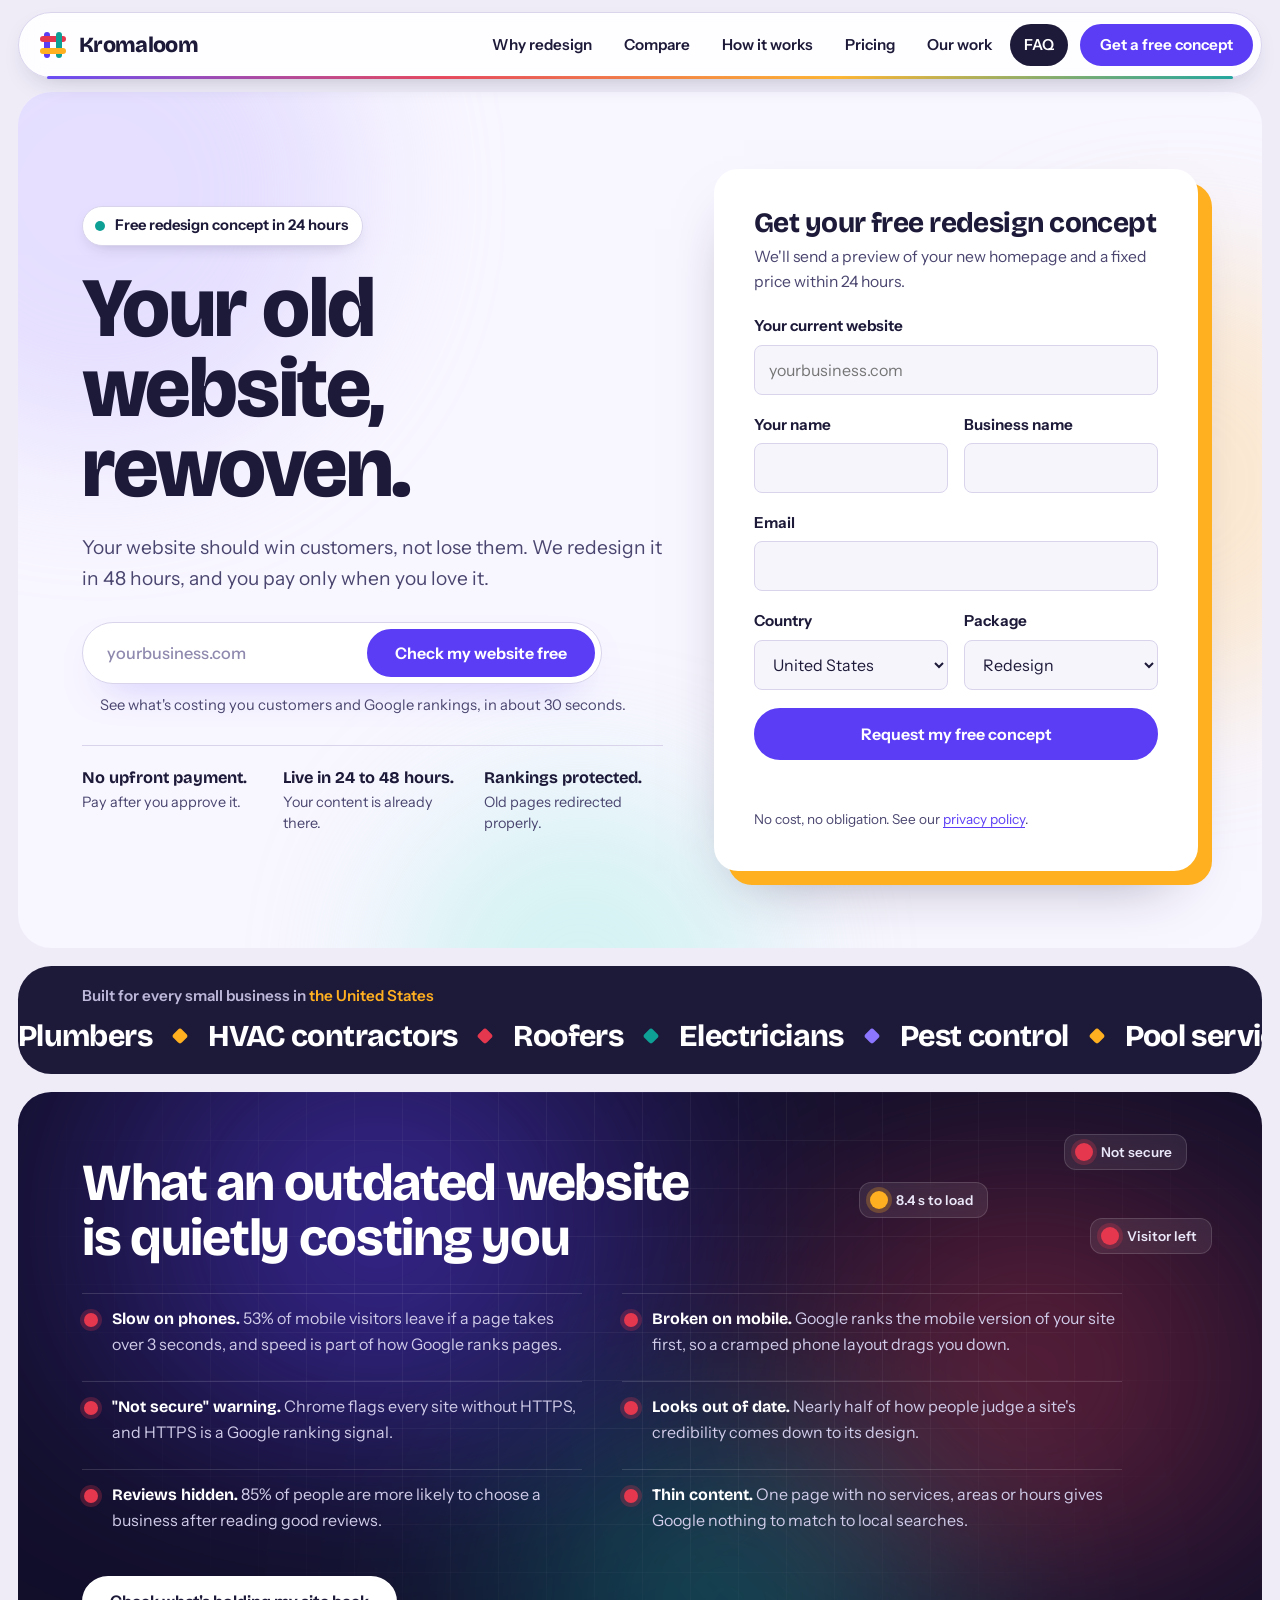
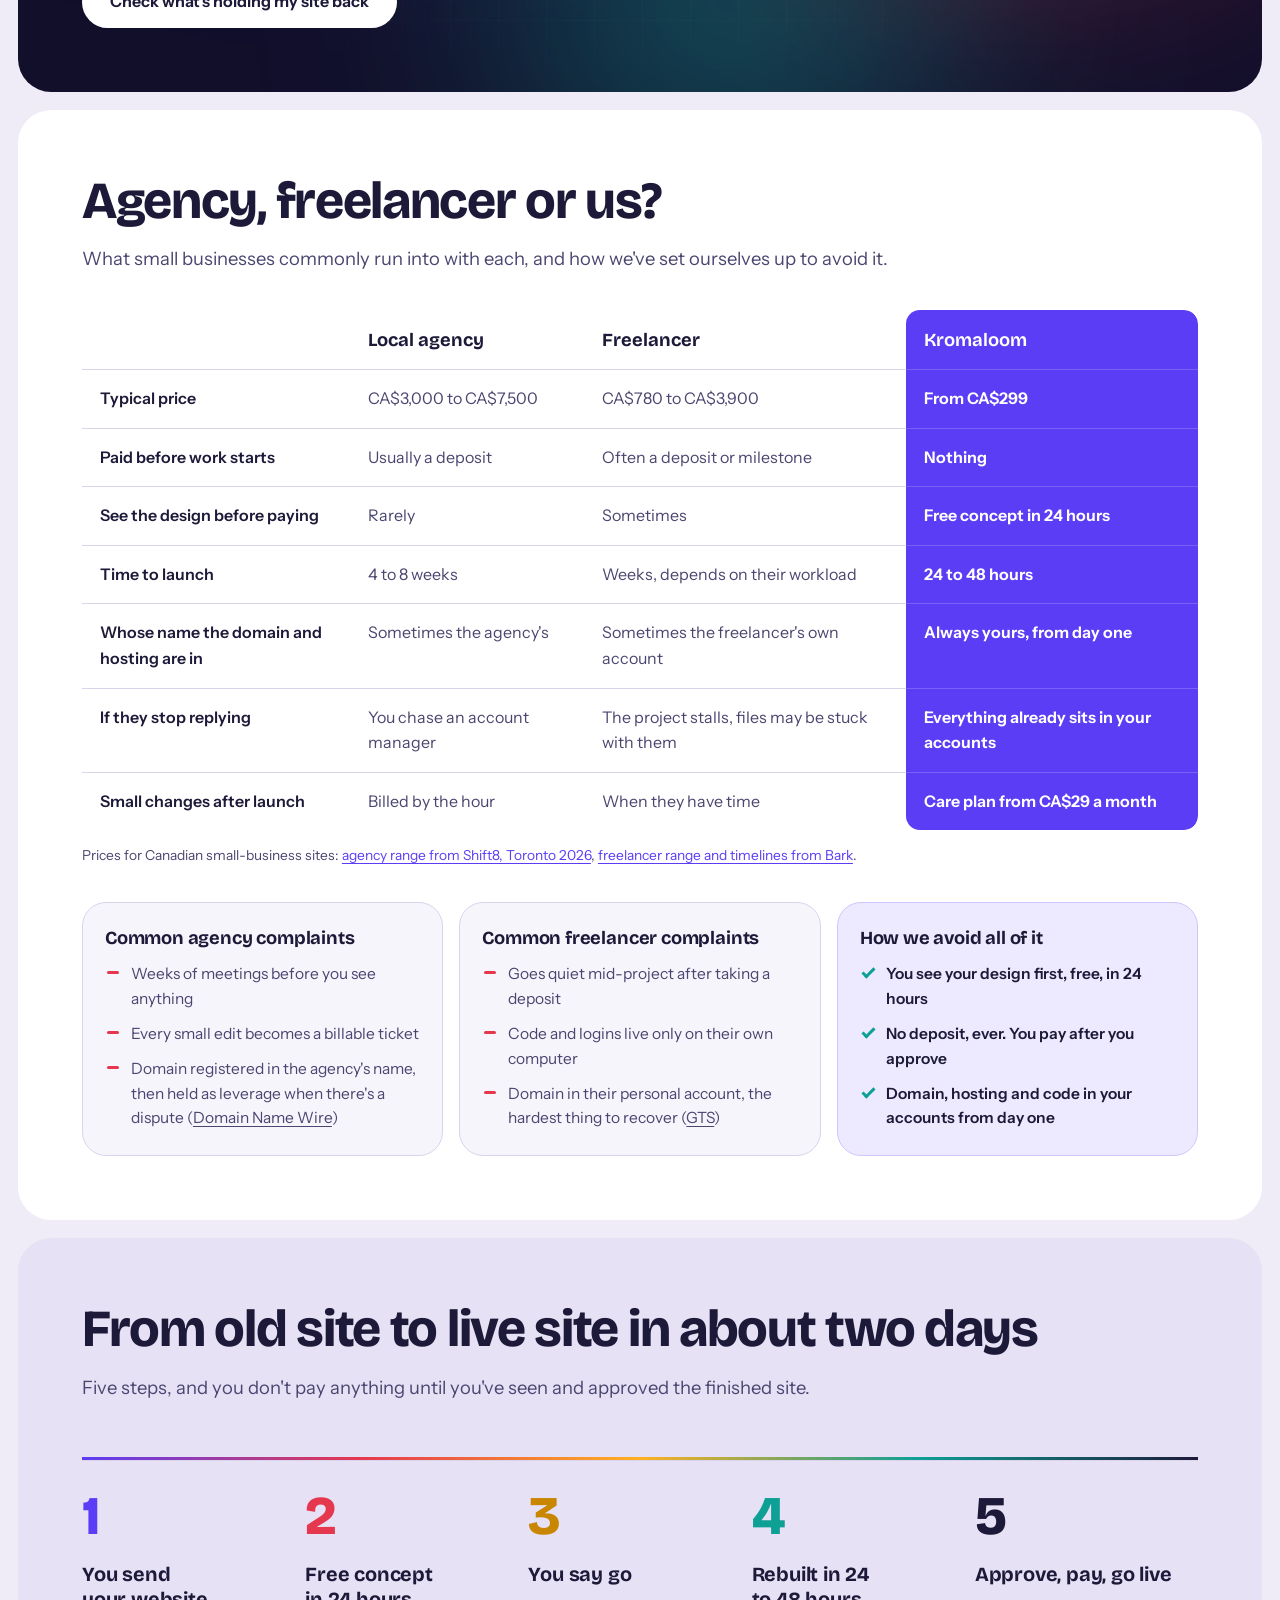
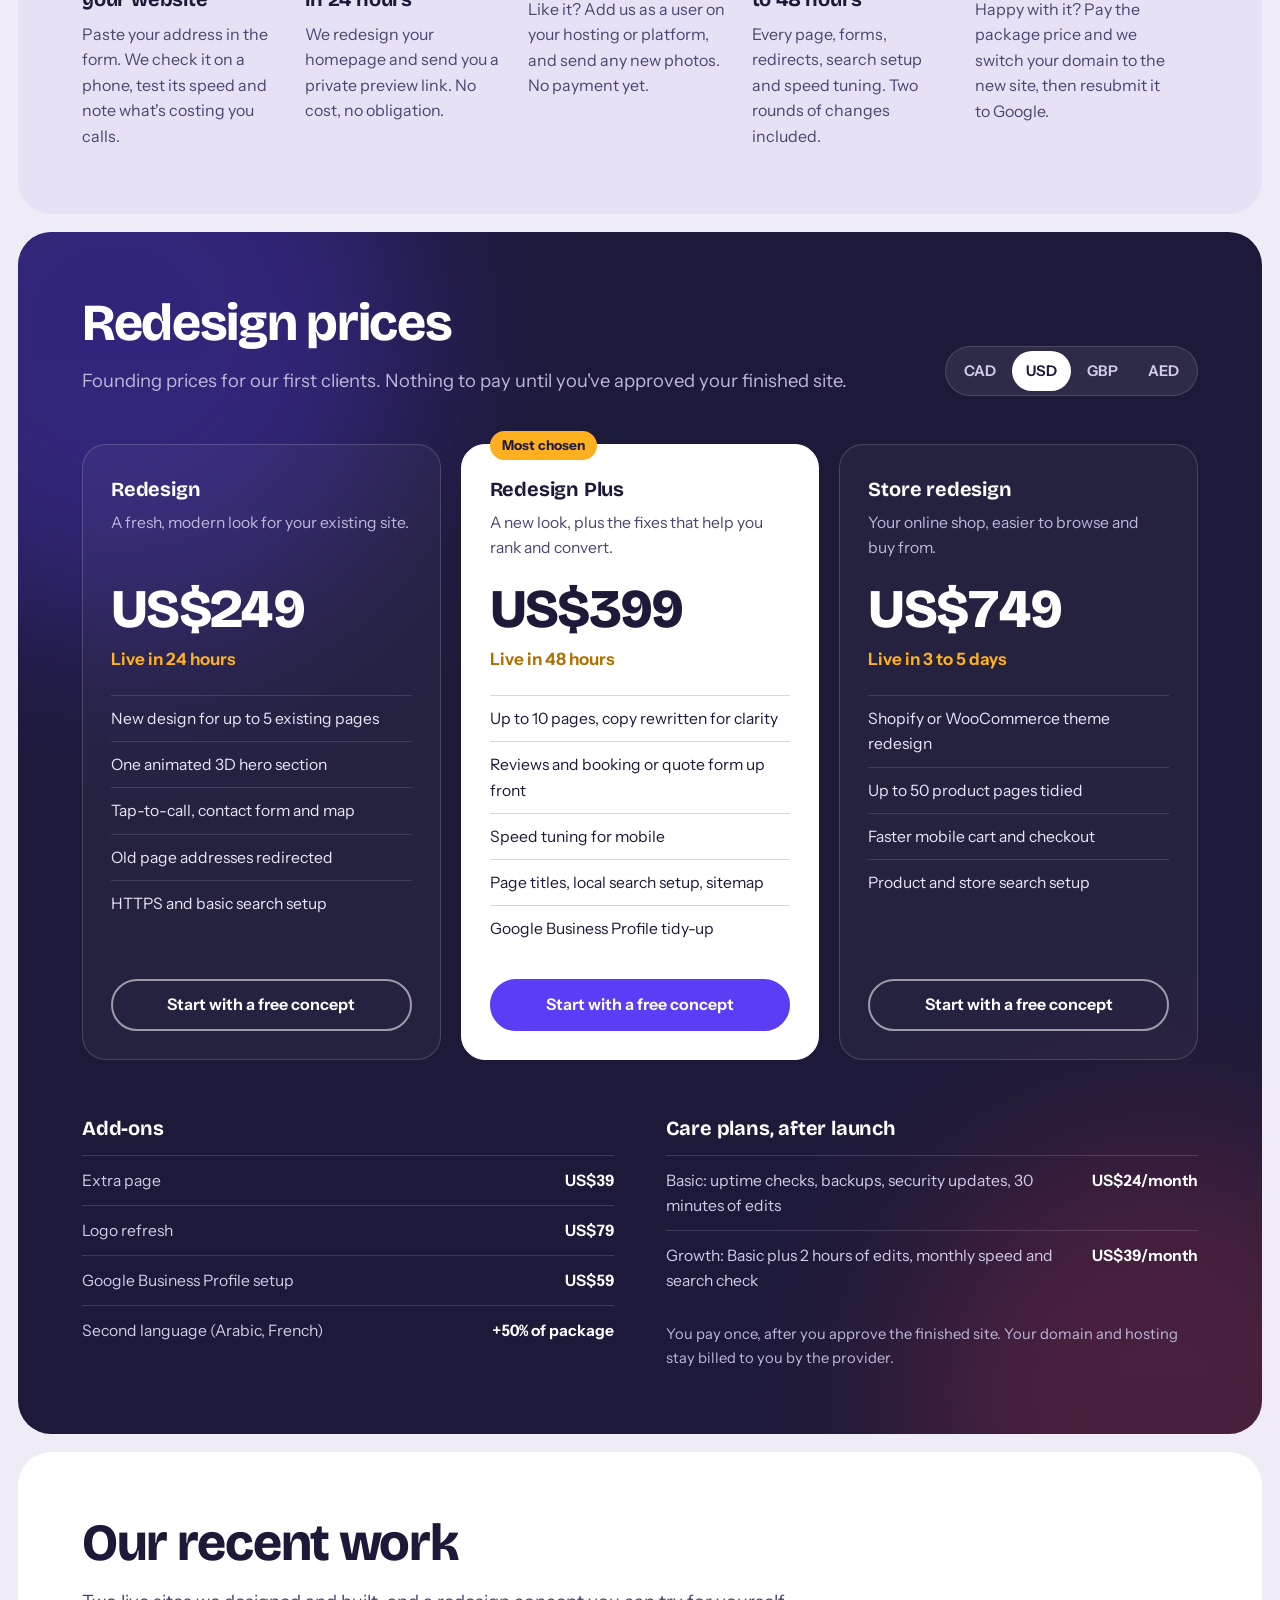
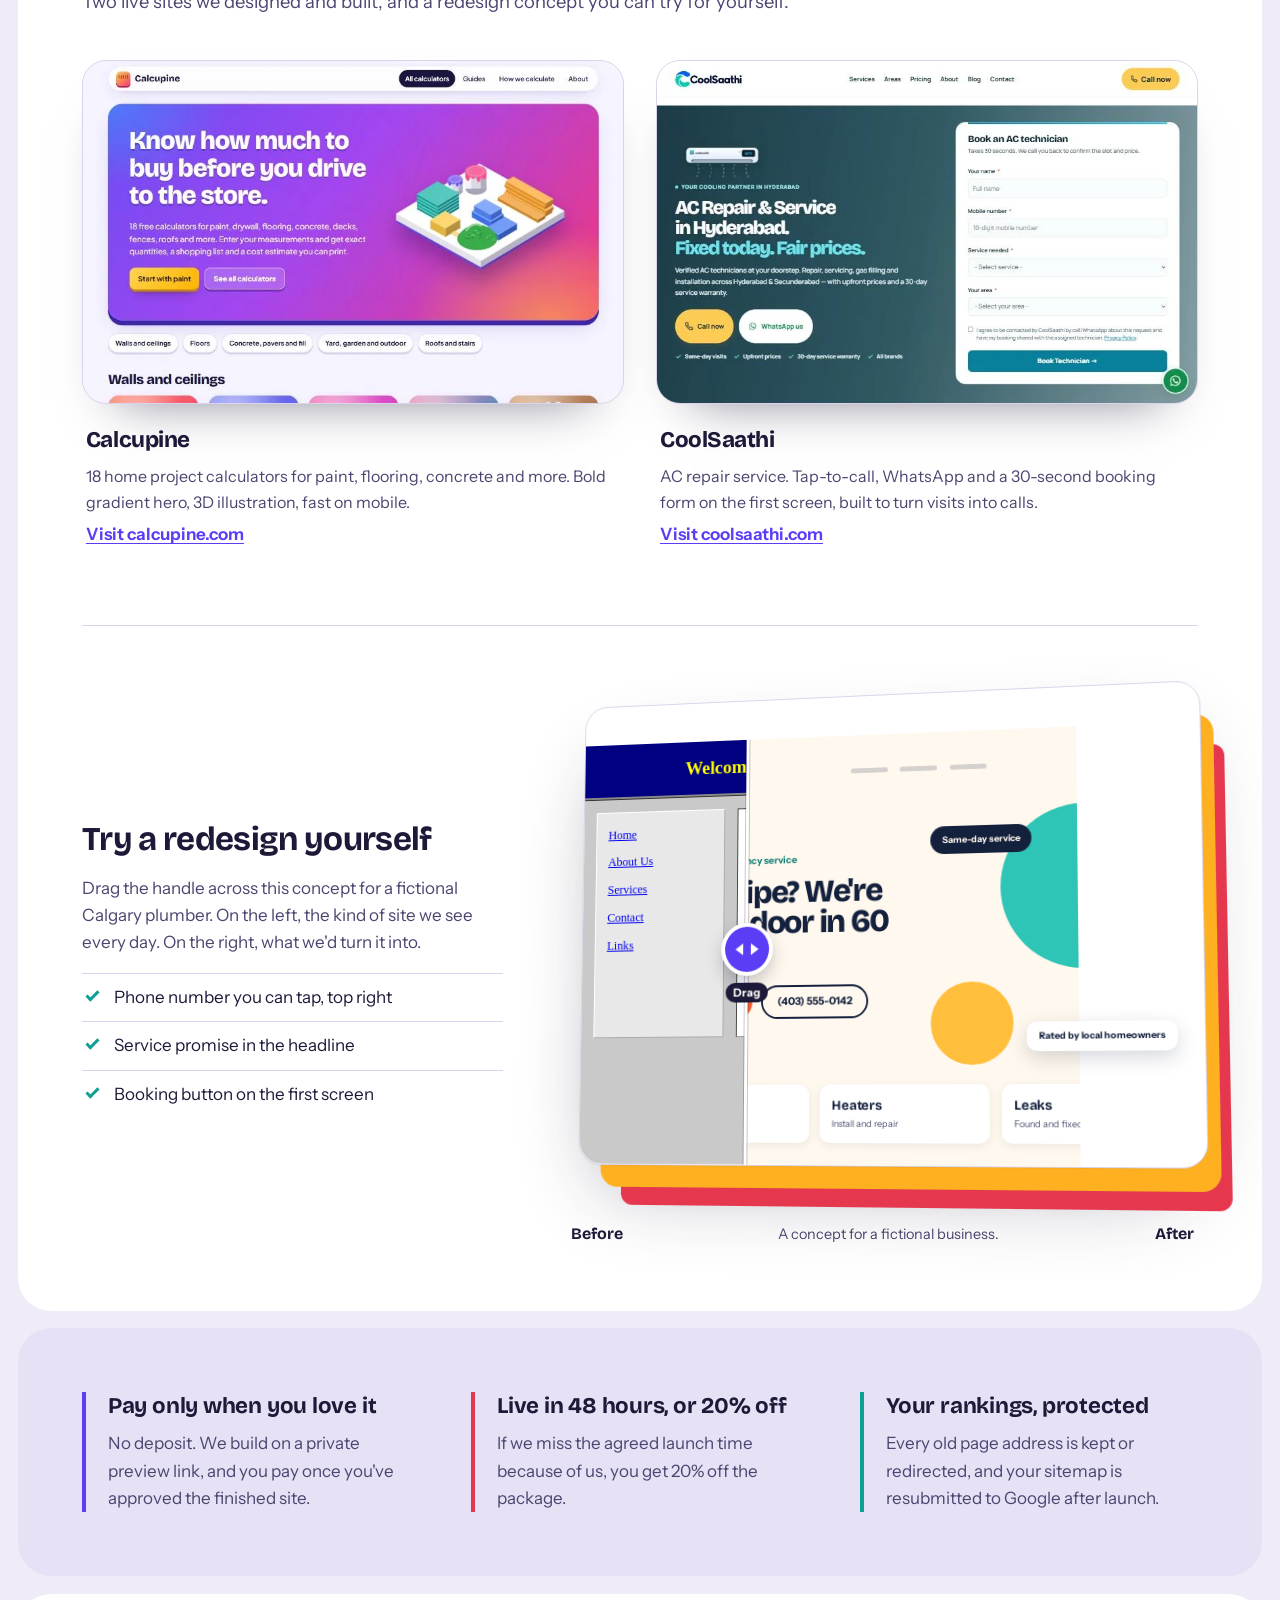
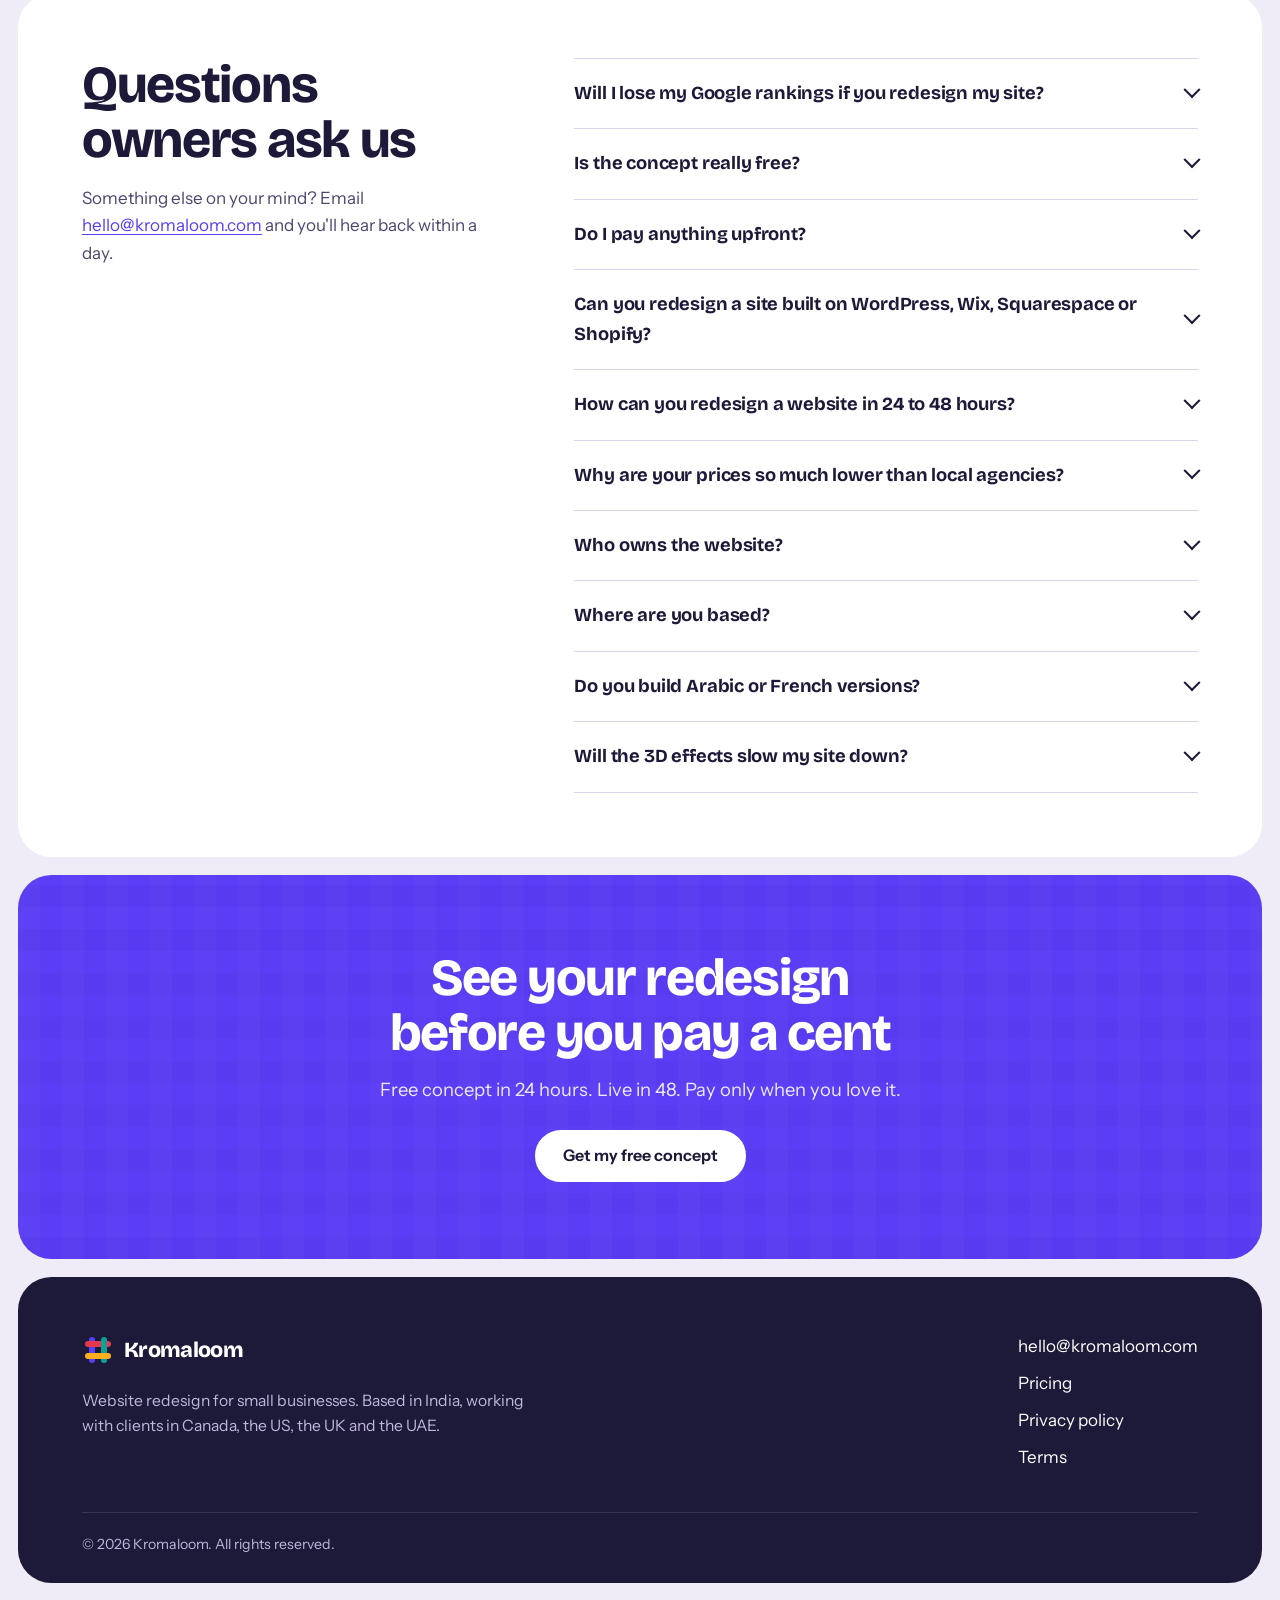
==== commit 5e5cb022: "Website checker: split quick and speed checks so reports survive slow sites - Quick Microlink reques" ====
--- a/index.html
+++ b/index.html
@@ -27,8 +27,8 @@
   <link rel="manifest" href="site.webmanifest">
   <link rel="preload" href="assets/fonts/bricolage-grotesque.woff" as="font" type="font/woff" crossorigin>
   <link rel="preload" href="assets/fonts/instrument-sans.woff" as="font" type="font/woff" crossorigin>
-  <link rel="stylesheet" href="assets/css/style.css?v=20261022c">
-  <script src="assets/js/main.js?v=20261022c" defer></script>
+  <link rel="stylesheet" href="assets/css/style.css?v=20261022d">
+  <script src="assets/js/main.js?v=20261022d" defer></script>
 
   <script type="application/ld+json">
   {
